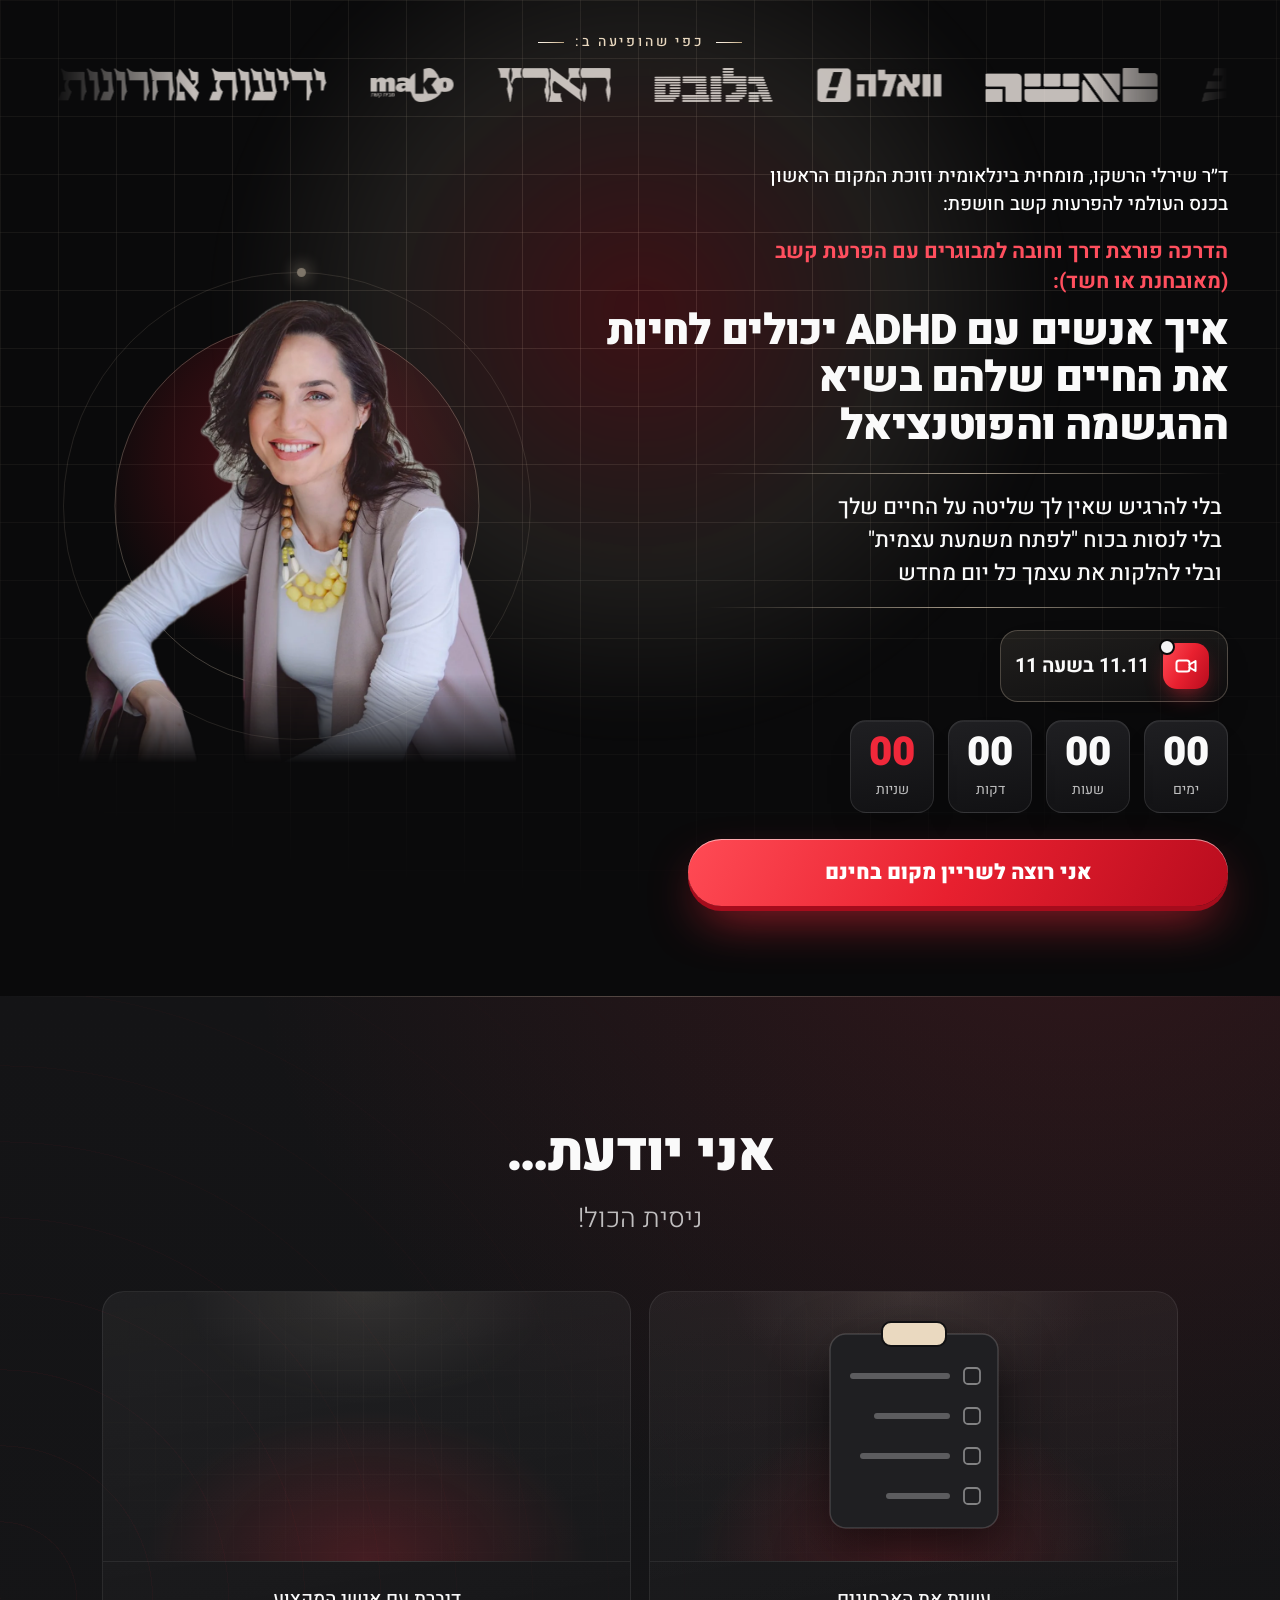
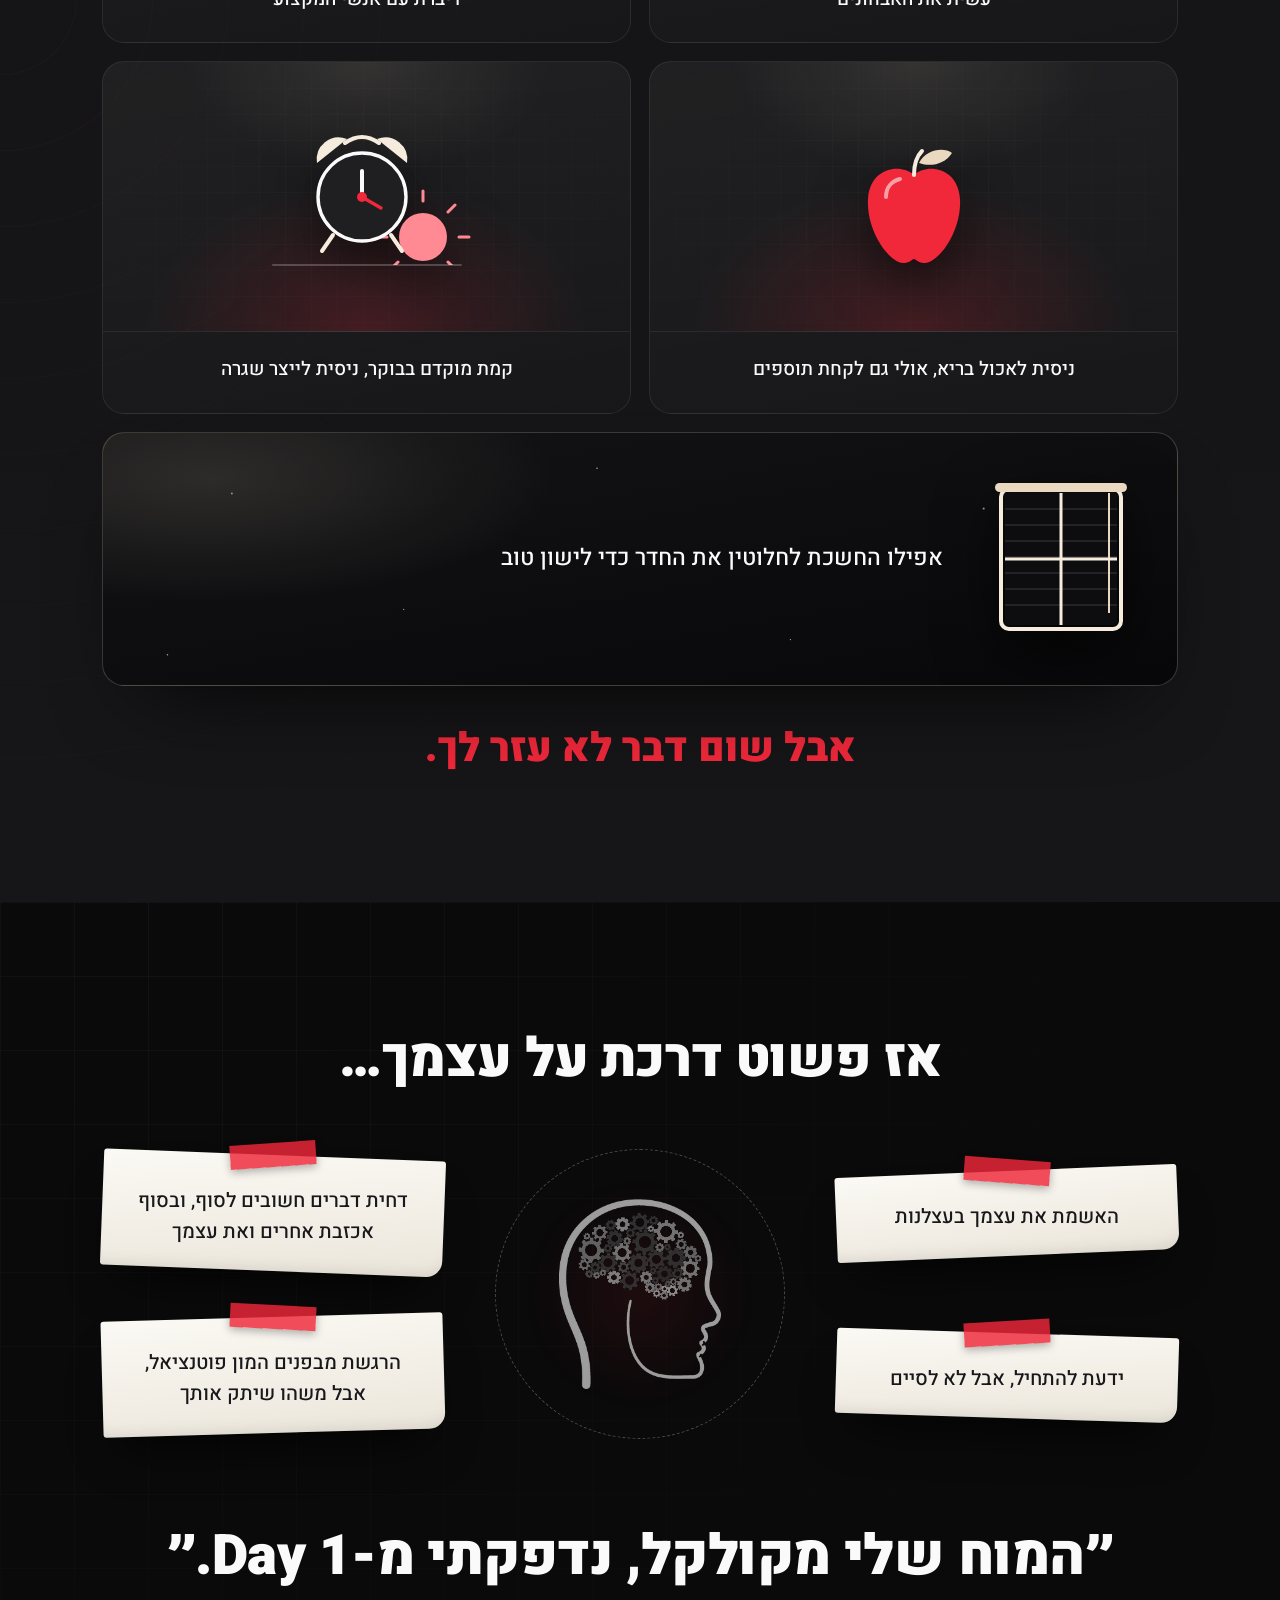
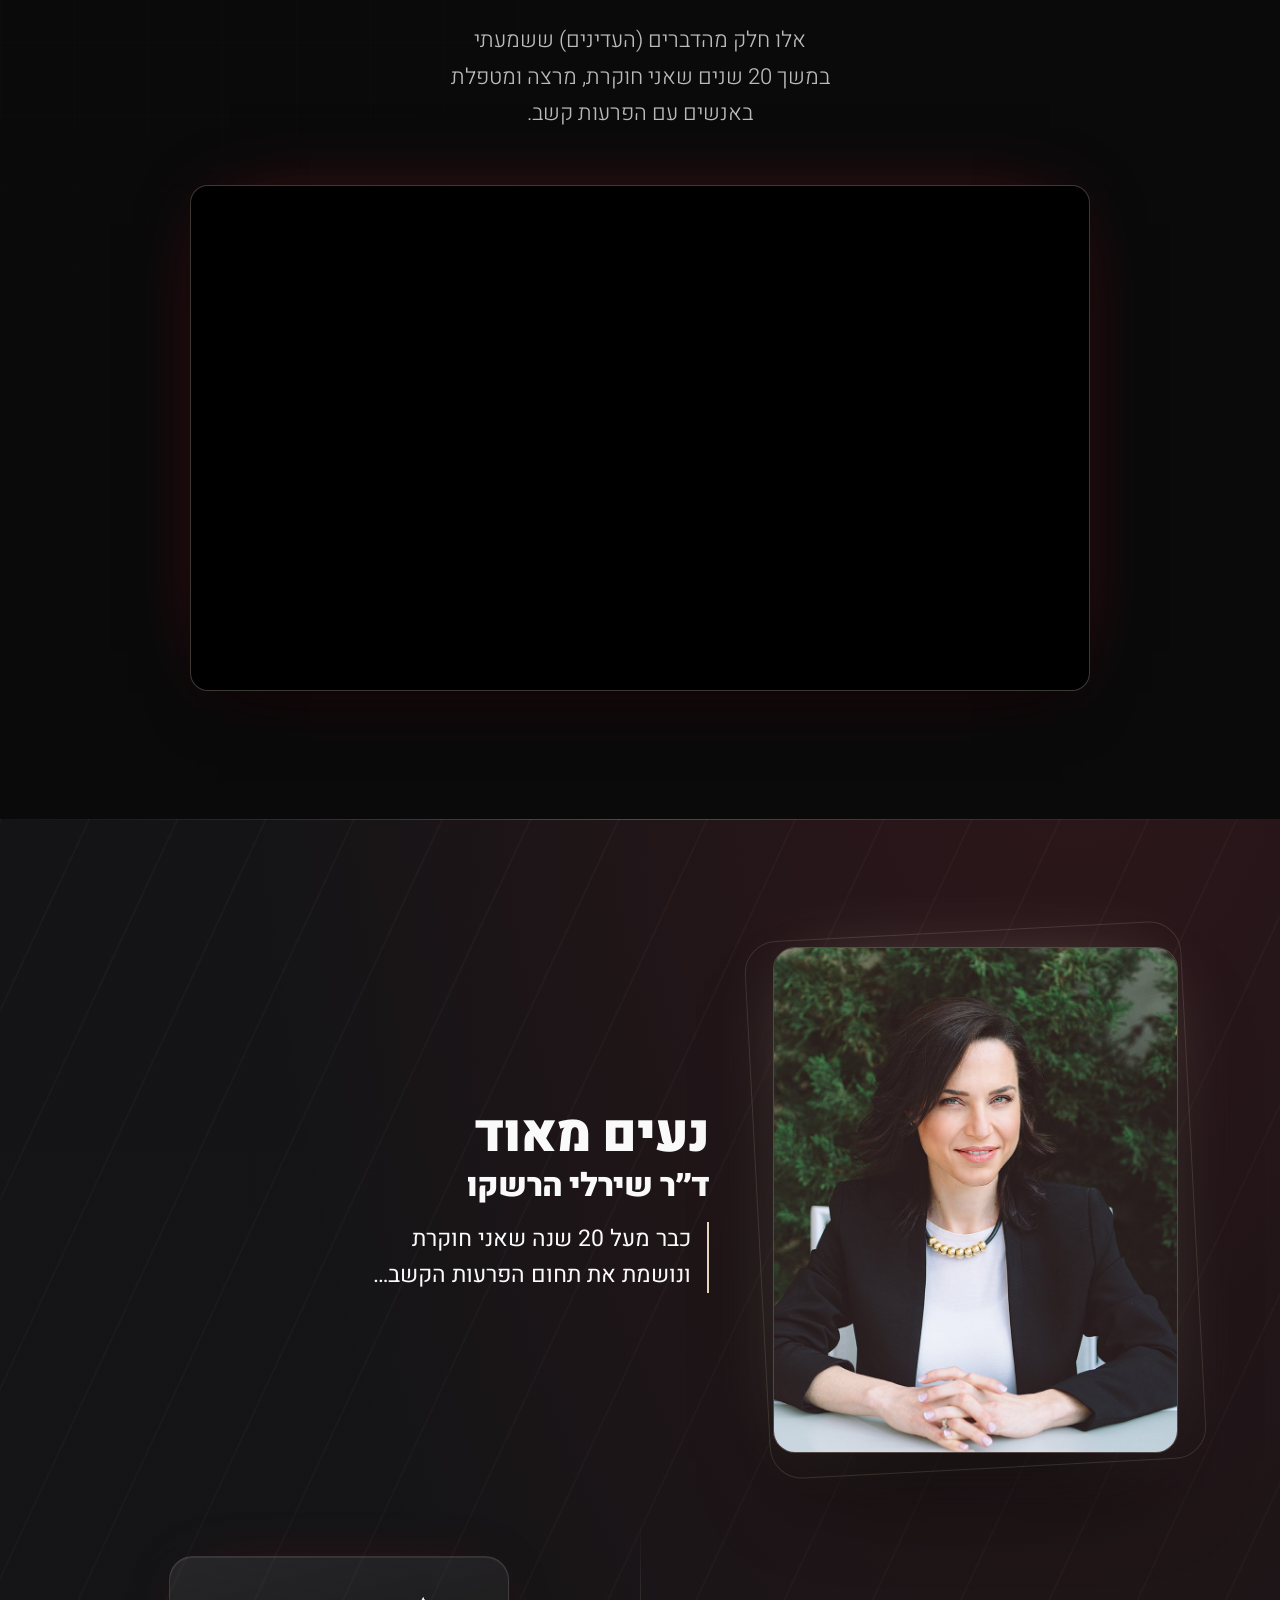
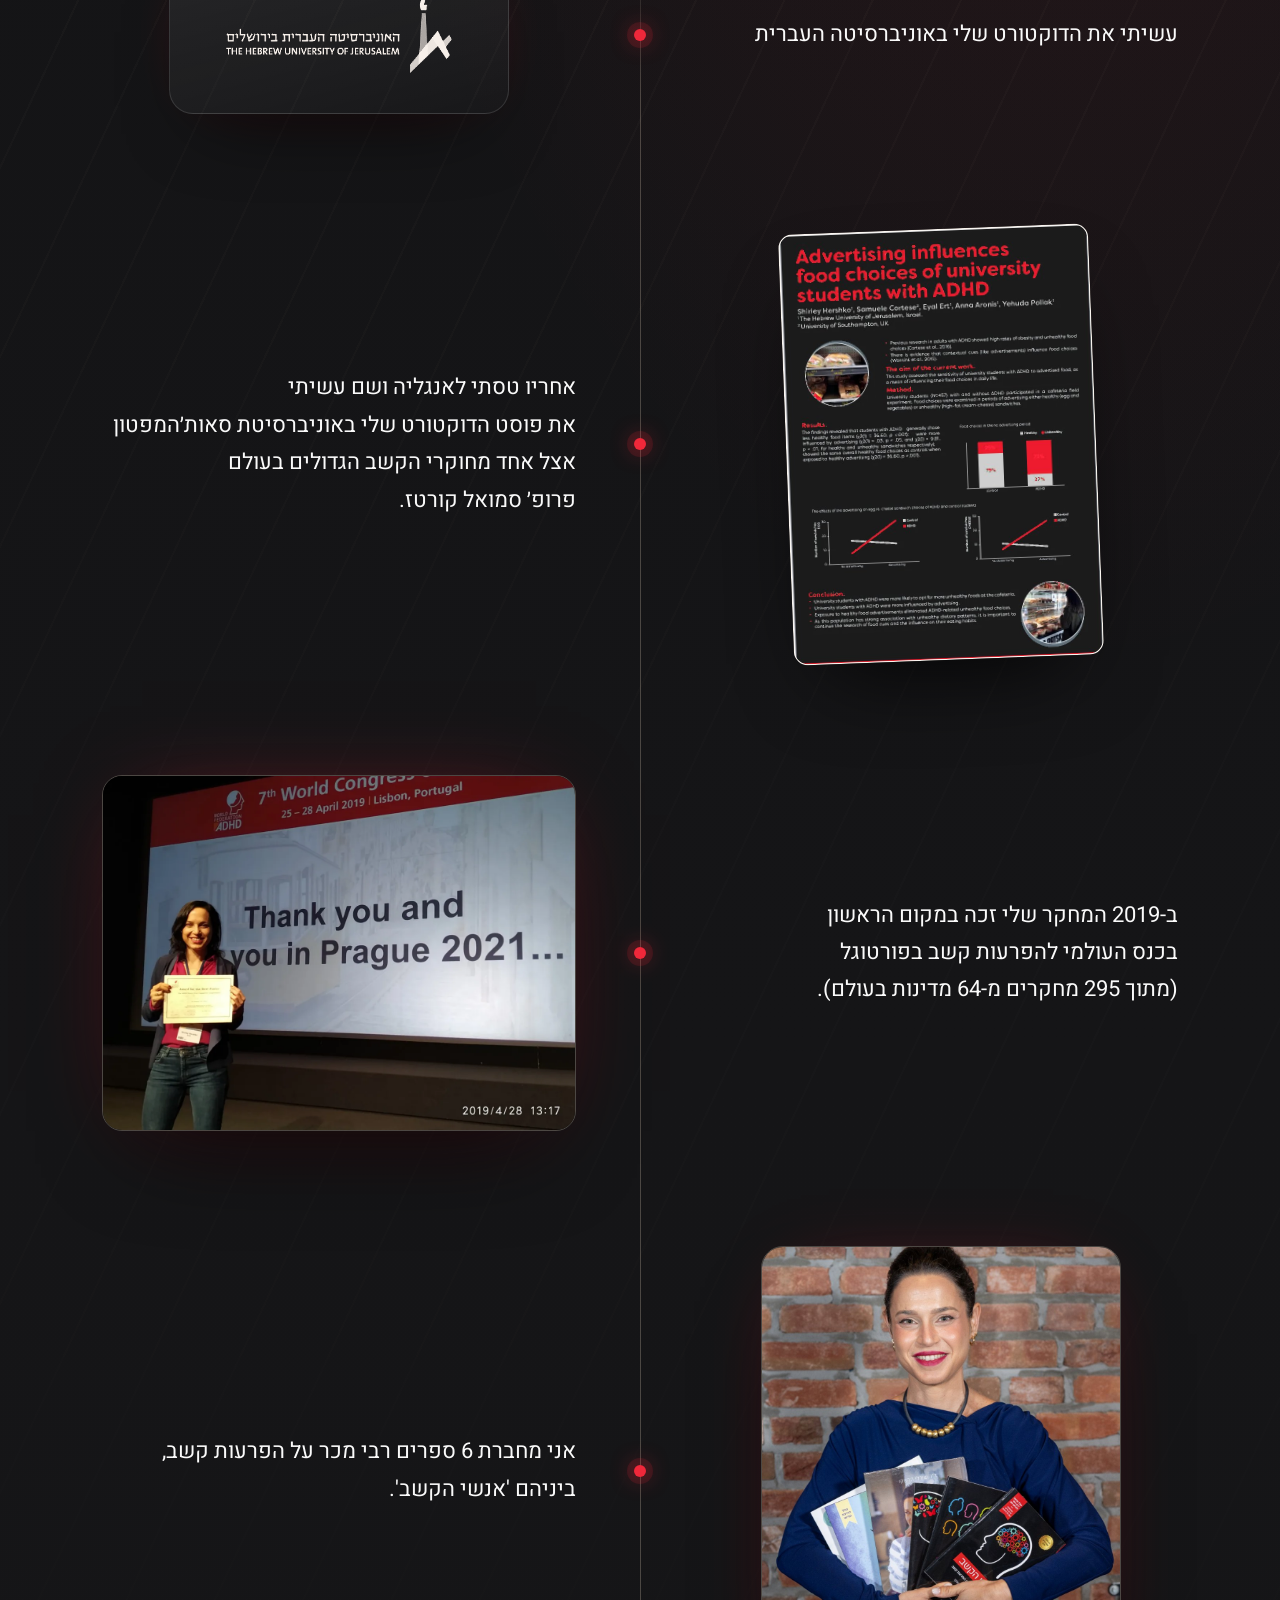
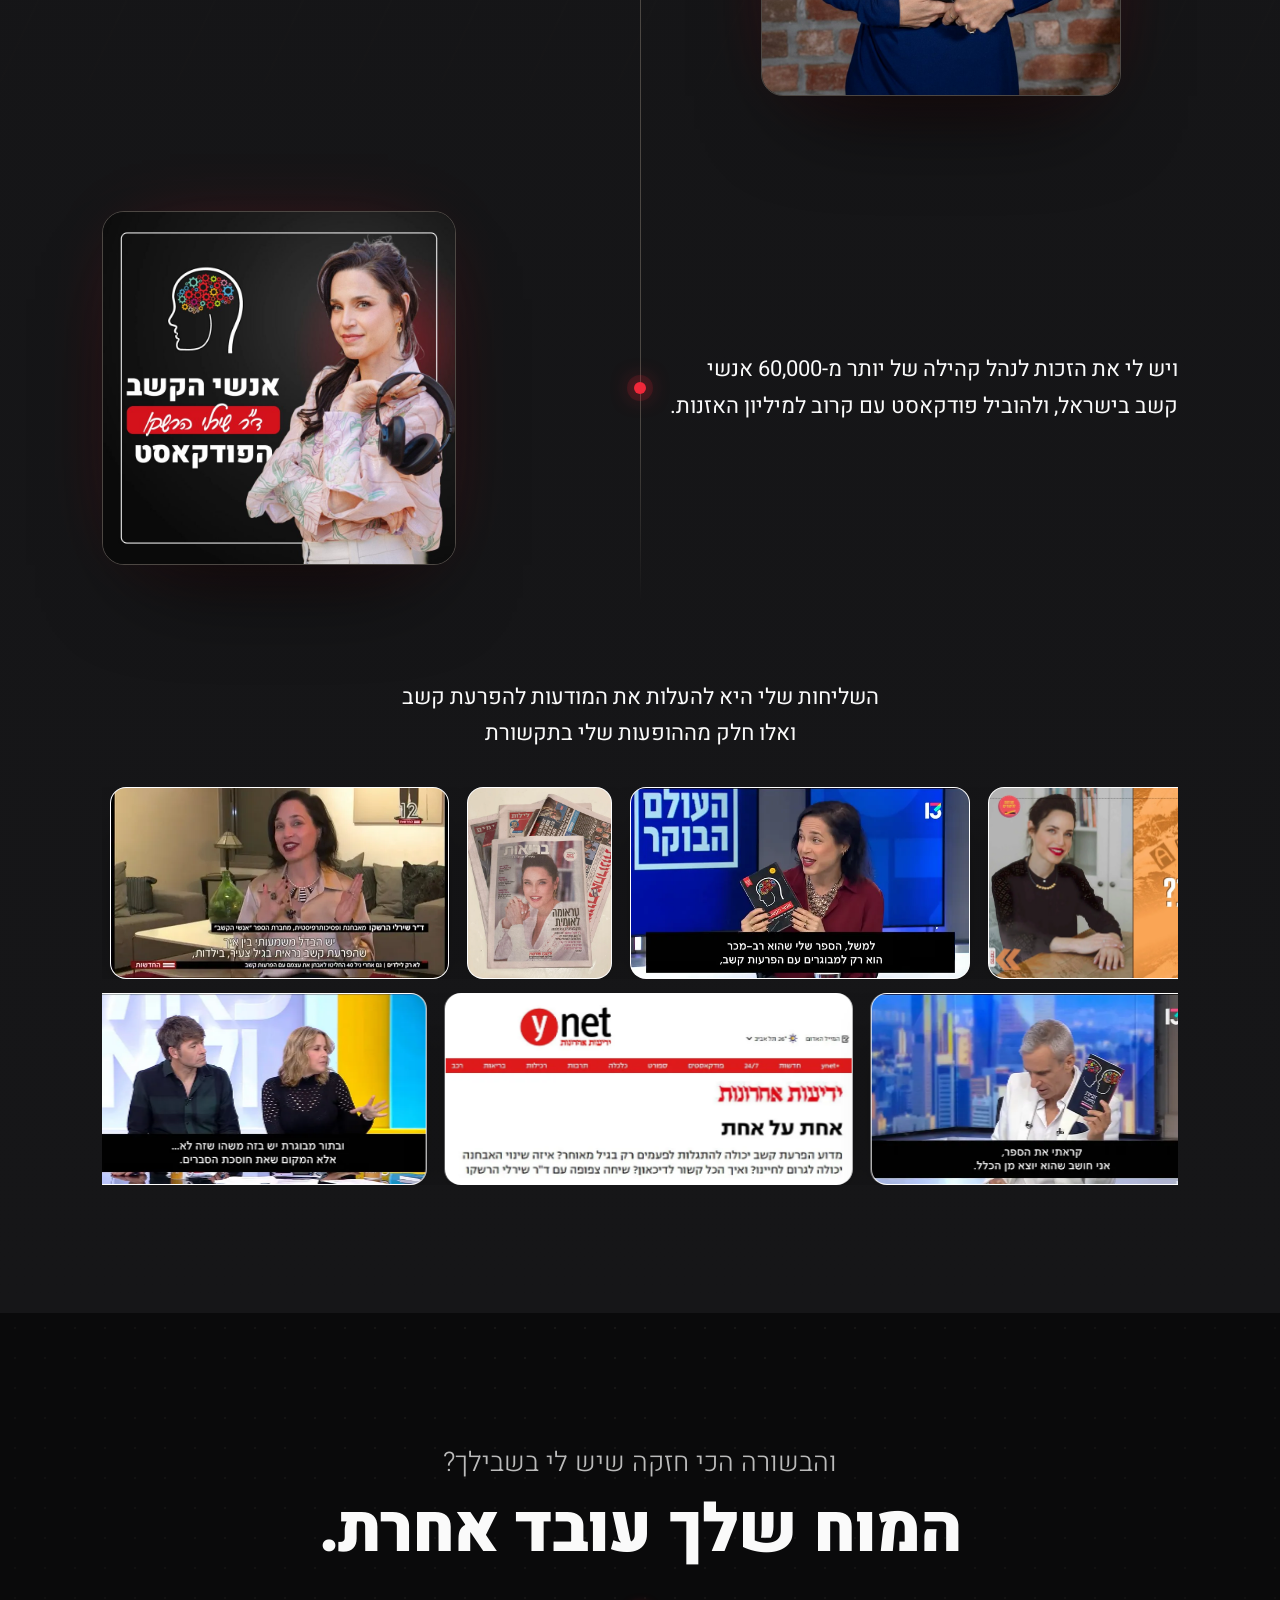
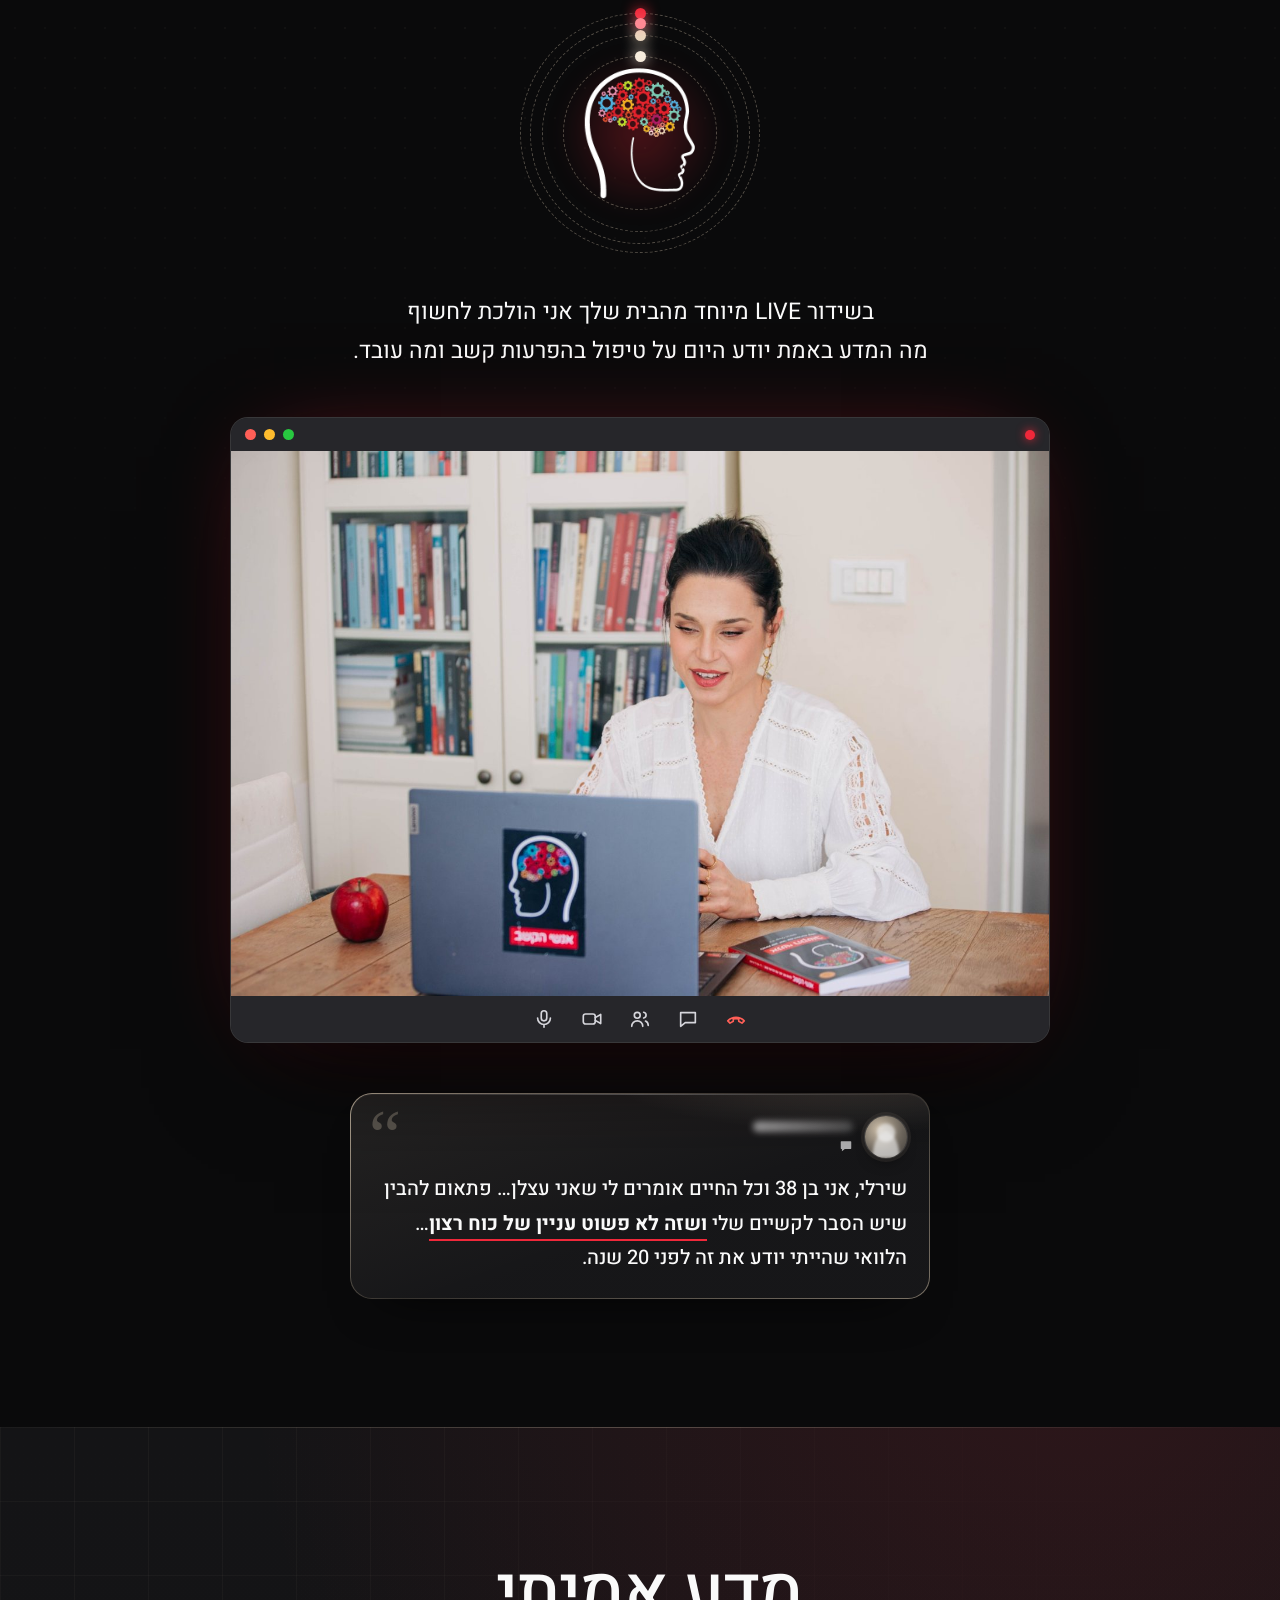
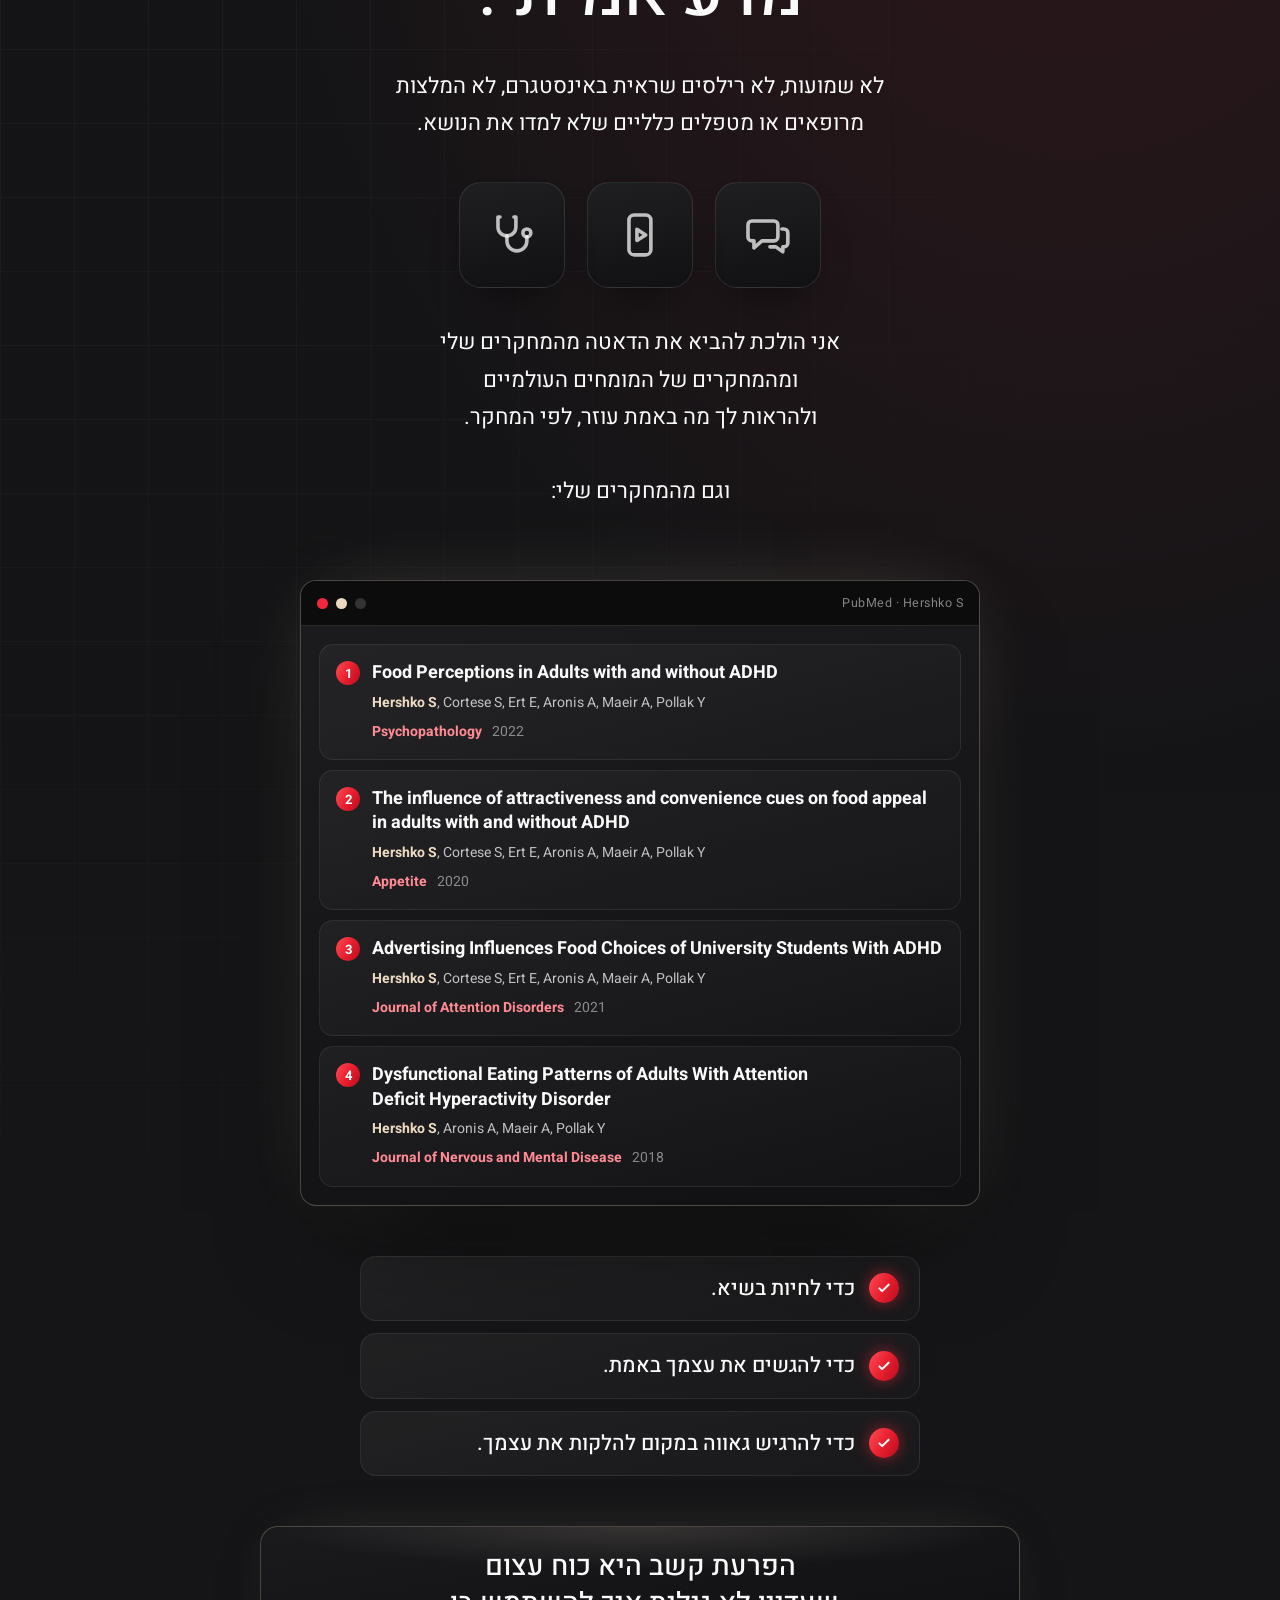
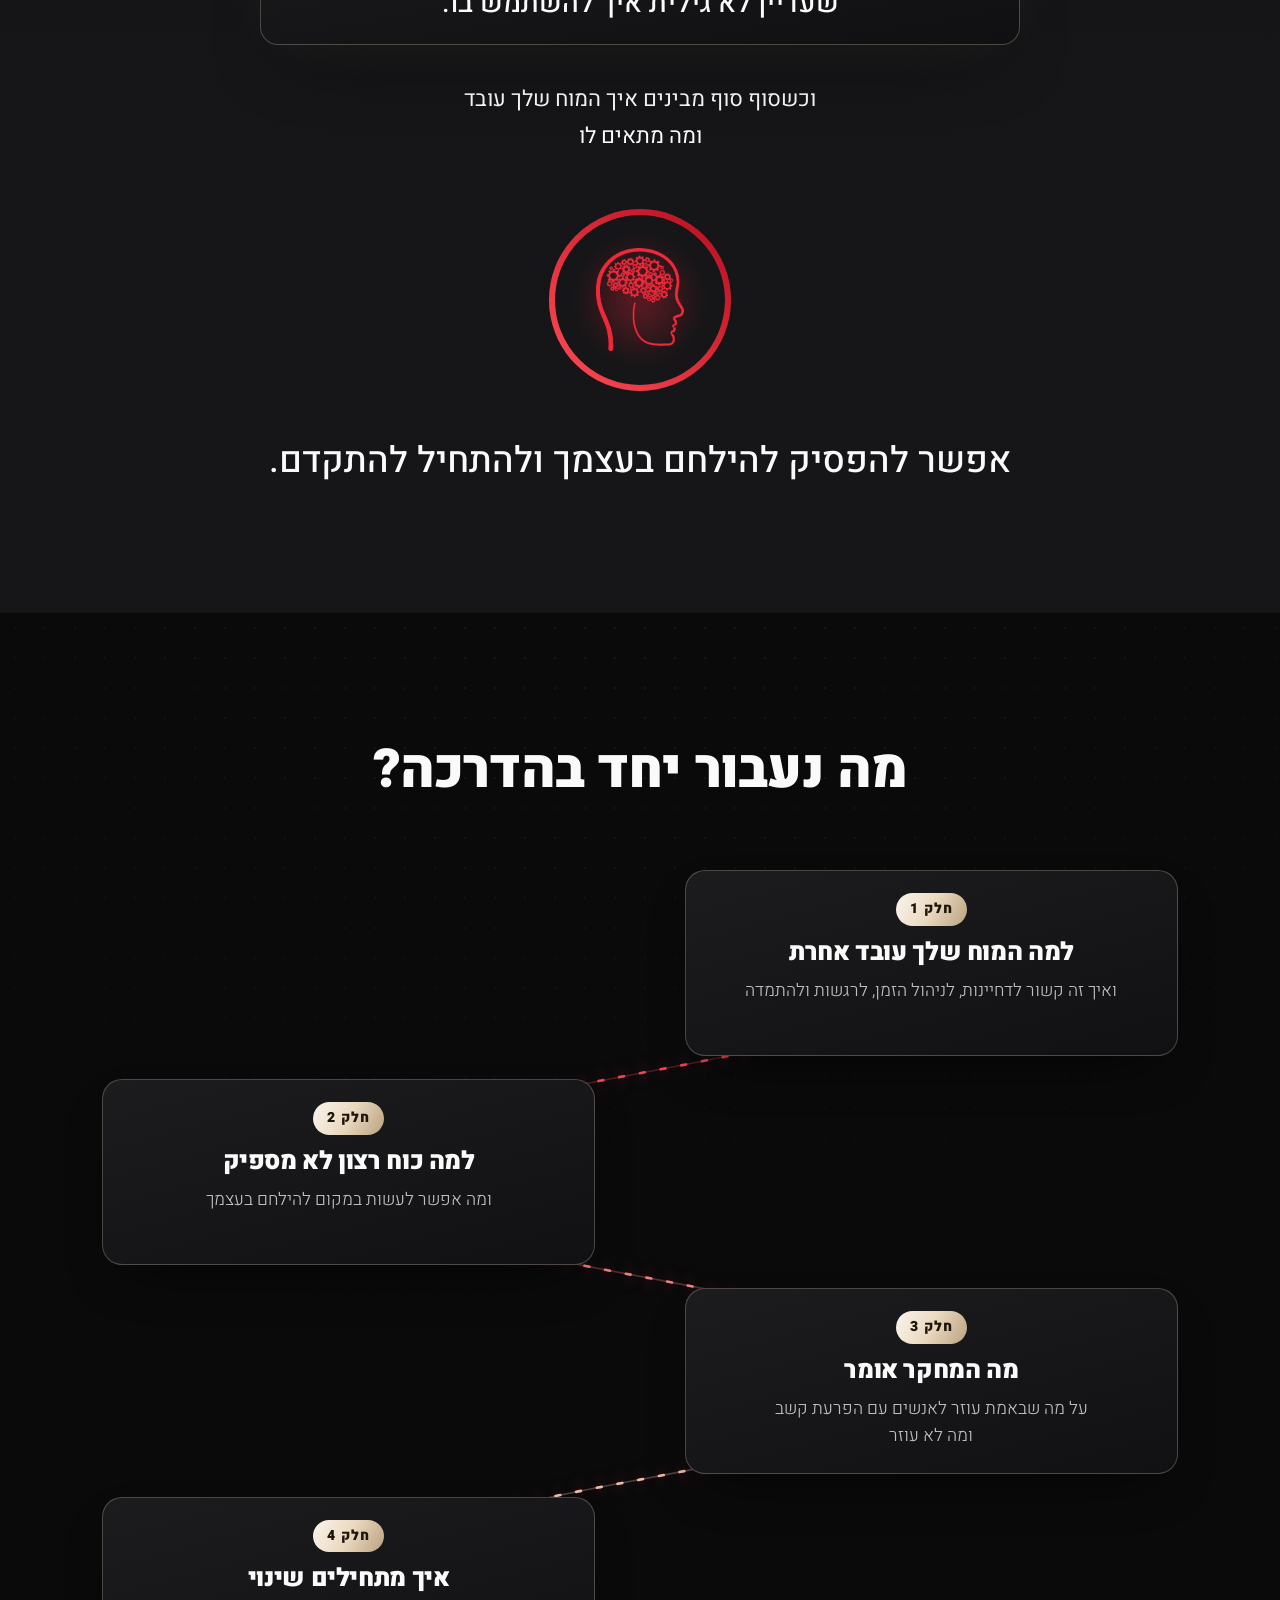
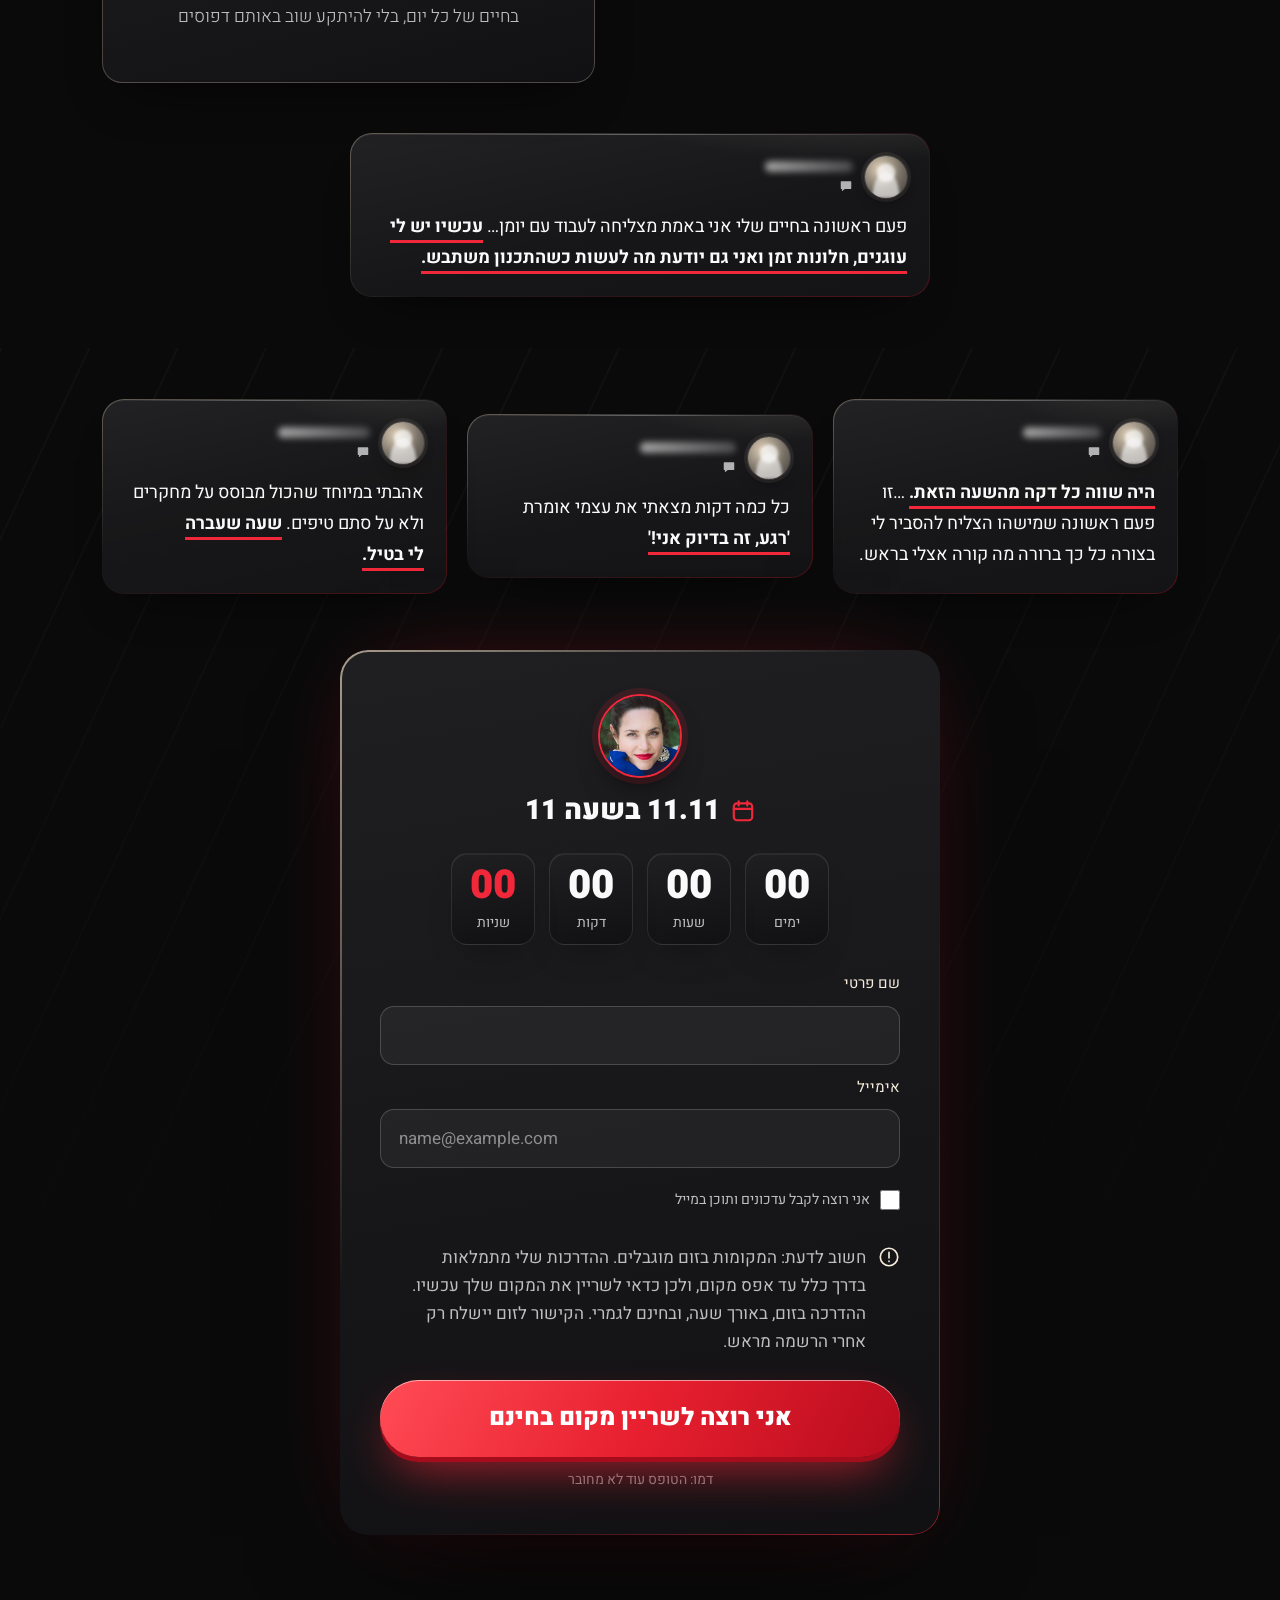
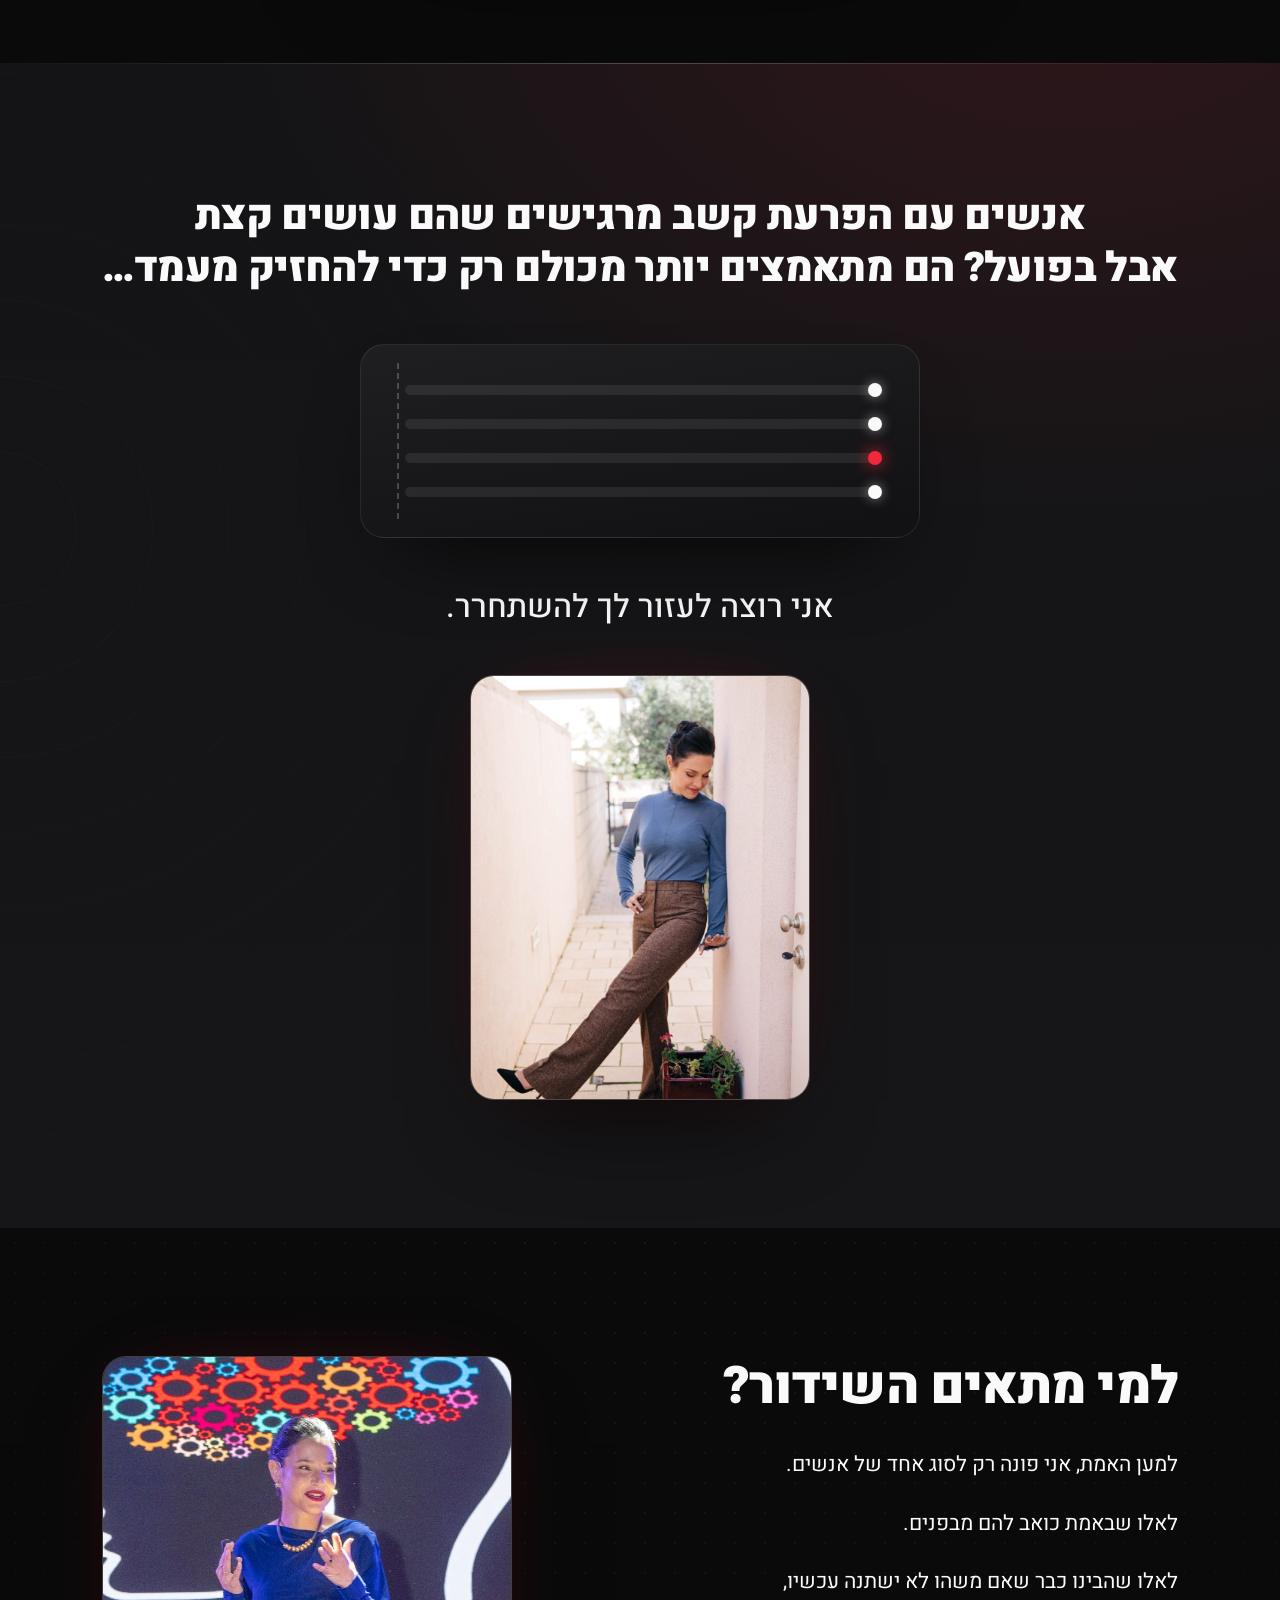
==== webinar/index.html @ 987c5a1c "דף הוובינר: חמש הודעות אמיתיות (אחת מודגשת, שלוש ליד הטופס, אחת אחרי מפת הדרכים), ותמונה מהבמה במכתב" ====
<!doctype html>
<html lang="he" dir="rtl">
<head>
<meta charset="utf-8">
<meta name="viewport" content="width=device-width, initial-scale=1">
<meta name="robots" content="noindex">
<title>הדרכת זום מיוחדת | ד״ר שירלי הרשקו</title>
<link rel="preconnect" href="https://fonts.googleapis.com">
<link rel="preconnect" href="https://fonts.gstatic.com" crossorigin>
<link href="https://fonts.googleapis.com/css2?family=Heebo:wght@300;400;500;700;900&display=swap" rel="stylesheet">
<link rel="stylesheet" href="lp.css">
<style>
/* ---- round 5 (20.10): back to the dark round 3 language, Mor's new copy, more pictures ---- */
.nw{white-space:nowrap}
@media (max-width:760px){.br-d{display:none}}
.vz{width:min(220px,74%);height:auto;overflow:visible;filter:drop-shadow(0 20px 26px rgba(0,0,0,.55))}

/* 1 · hero: her smile cut from the background, inside the rings. Nothing floats around her */
.portrait.cut>img{height:100%;width:auto;max-width:112%;object-fit:contain;object-position:50% 100%}
.hero h1{font-size:clamp(28px,7.2vw,50px);max-width:680px}
.hero__kicker{max-width:600px}
.hero__pre{margin-top:18px;max-width:600px;font-weight:700;font-size:clamp(17px,2vw,21px);line-height:1.45;color:var(--a1)}
.hero__pre+h1{margin-top:10px}
.hero .btn{display:block;width:100%;max-width:540px;margin-top:26px}
@media (min-width:980px){.hero .wrap{max-width:1320px}.hero__copy{width:100%}.hero h1{max-width:none;font-size:clamp(28px,3.3vw,48px)}.portrait{width:min(31vw,430px)}}
.ticket{margin-top:22px;display:flex;align-items:center;gap:14px;padding:12px 18px 12px 14px;border-radius:18px;max-width:560px;text-align:right;
  border:1px solid var(--a2-line);background:linear-gradient(165deg,rgba(var(--a2-rgb),.1),rgba(255,255,255,.02));box-shadow:0 20px 50px -30px rgba(0,0,0,.9)}
.ticket__ico{position:relative;flex:none;width:46px;height:46px;border-radius:14px;display:grid;place-items:center;background:var(--a1-grad);color:#fff;
  box-shadow:0 10px 24px -10px rgba(var(--a1-rgb),.9)}
.ticket__ico svg{width:24px;height:24px;fill:none;stroke:currentColor;stroke-width:2;stroke-linecap:round;stroke-linejoin:round}
.ticket__ico::after{content:"";position:absolute;top:-4px;left:-4px;width:12px;height:12px;border-radius:50%;background:var(--ok);border:2px solid var(--bg);animation:onAir 1.6s ease-in-out infinite}
@keyframes onAir{50%{box-shadow:0 0 0 6px rgba(var(--ok-rgb),0);opacity:.55}}
.ticket p{font-weight:700;font-size:clamp(17px,1.9vw,20px);line-height:1.45}

/* countdown to 11.11.26 11:00 */
.cd{display:flex;justify-content:center;gap:clamp(8px,1.6vw,14px);margin-top:18px}
.cd div{min-width:clamp(62px,15vw,84px);padding:12px 6px 10px;border-radius:16px;text-align:center;border:1px solid rgba(var(--ivory-rgb),.1);
  background:linear-gradient(170deg,var(--sf-4),var(--sf-1));box-shadow:inset 0 1px 0 rgba(255,255,255,.06),0 18px 40px -26px rgba(0,0,0,.9)}
.cd b{display:block;font-weight:900;font-size:clamp(28px,4.4vw,40px);line-height:1;font-variant-numeric:tabular-nums;direction:ltr}
.cd div:last-child b{color:var(--a1)}
.cd span{display:block;margin-top:6px;font-size:14px;color:var(--t-mid)}
@media (min-width:980px){.hero .cd{justify-content:flex-start}}

/* 2 · I know: every thing you tried gets its own little live picture */
.know h2{text-align:center}
.know__all{margin-top:14px;text-align:center;font-weight:300;font-size:clamp(20px,2.6vw,27px);color:var(--t-mid)}
.know .use p{font-weight:500;text-align:center}
/* the diagnosis form, line by line */
.five .board{fill:var(--sf-4);stroke:rgba(var(--ivory-rgb),.16);stroke-width:1.5}
.five .clip{fill:var(--a2);stroke:var(--sf-1);stroke-width:2}
.five .ln{fill:rgba(var(--ivory-rgb),.28);animation:fiveLn 9s infinite;animation-delay:var(--d)}
.five .box{fill:none;stroke:rgba(var(--ivory-rgb),.45);stroke-width:1.8}
.five .tk{fill:none;stroke:var(--a1);stroke-width:3;stroke-linecap:round;stroke-linejoin:round;stroke-dasharray:20;stroke-dashoffset:20;animation:fiveTk 9s var(--ease-out) infinite;animation-delay:var(--d)}
@keyframes fiveTk{0%,4%{stroke-dashoffset:20}9%,90%{stroke-dashoffset:0}100%{stroke-dashoffset:0;opacity:0}}
@keyframes fiveLn{0%,6%{opacity:1}10%,90%{opacity:.35}100%{opacity:1}}
/* the talk with the professionals */
.talk .bb{transform-box:fill-box;transform-origin:50% 100%;opacity:0;animation:pop 8s var(--ease-out) infinite;animation-delay:var(--d)}
.talk .them{fill:#2a2a2e}
.talk .me{fill:var(--a1)}
.talk .tl{fill:rgba(var(--ivory-rgb),.34)}
.talk .ml{fill:rgba(255,255,255,.72)}
.talk .dt{fill:rgba(var(--ivory-rgb),.7);transform-box:fill-box;transform-origin:center;animation:dot 1.1s ease-in-out infinite;animation-delay:var(--d)}
@keyframes pop{0%,3%{opacity:0;transform:translateY(14px) scale(.86)}10%,86%{opacity:1;transform:none}94%,100%{opacity:0;transform:none}}
@keyframes dot{0%,100%{transform:none;opacity:.5}40%{transform:translateY(-5px);opacity:1}}
/* healthy food, and the capsules on top */
.food .ap{fill:var(--a1)}
.food .hl{fill:none;stroke:rgba(255,255,255,.55);stroke-width:4;stroke-linecap:round}
.food .stem{fill:none;stroke:var(--a2-soft);stroke-width:4;stroke-linecap:round}
.food .leaf{fill:var(--a2)}
.food .apple{transform-box:fill-box;transform-origin:50% 90%;animation:apple 3.9s ease-in-out infinite}
.food .c1{fill:var(--ivory)}
.food .c2{fill:var(--a1-soft)}
.food .cap{opacity:0;animation:capDrop 3.9s linear infinite;animation-delay:var(--d)}
@keyframes capDrop{0%{transform:translate(var(--x),-16px) rotate(var(--r0));opacity:0}12%,72%{opacity:1}100%{transform:translate(var(--x),200px) rotate(var(--r1));opacity:0}}
@keyframes apple{50%{transform:scale(1.04)}}
/* up early: the clock rings, the sun comes up */
.alarm .sun{fill:var(--a1-soft);animation:sunUp 8s ease-in-out infinite}
.alarm .rays{fill:none;stroke:var(--a1-soft);stroke-width:3;stroke-linecap:round;transform-box:fill-box;transform-origin:center;animation:spinR 16s linear infinite}
.alarm .hz{stroke:rgba(var(--ivory-rgb),.22);stroke-width:2;stroke-linecap:round}
.alarm .clk{transform-box:fill-box;transform-origin:50% 60%;animation:ring 4s ease-in-out infinite}
.alarm .bell{fill:var(--a2-soft)}
.alarm .face{fill:var(--sf-4);stroke:var(--ivory);stroke-width:3.4}
.alarm .hh{fill:none;stroke:var(--ivory);stroke-width:4;stroke-linecap:round}
.alarm .mh{fill:none;stroke:var(--a1);stroke-width:3.4;stroke-linecap:round}
.alarm .legs,.alarm .top{fill:none;stroke:var(--a2-soft);stroke-width:4;stroke-linecap:round}
.alarm .pin{fill:var(--a1)}
.alarm .wv{fill:none;stroke:var(--a1);stroke-width:3;stroke-linecap:round;opacity:0;animation:wave 4s ease-out infinite}
.alarm .w2{animation-delay:.12s}
@keyframes sunUp{0%,10%{transform:translateY(64px)}55%,100%{transform:none}}
@keyframes spinR{to{transform:rotate(360deg)}}
@keyframes ring{0%,58%,82%,100%{transform:none}61%{transform:rotate(-8deg)}64%{transform:rotate(8deg)}67%{transform:rotate(-8deg)}70%{transform:rotate(8deg)}73%{transform:rotate(-6deg)}76%{transform:rotate(6deg)}79%{transform:rotate(-3deg)}}
@keyframes wave{0%,58%{opacity:0}62%,78%{opacity:1}86%,100%{opacity:0}}
/* the dark room: the blind comes down over the moon */
.night{grid-column:1/-1;position:relative;display:grid;gap:22px;align-items:center;justify-items:center;padding:clamp(26px,4vw,46px);border-radius:22px;overflow:hidden;text-align:center;
  background:radial-gradient(46% 70% at 10% 18%,rgba(var(--a2-rgb),.13),transparent 70%),linear-gradient(170deg,#131315,#08080a);border:1px solid rgba(var(--a2-rgb),.22);
  box-shadow:0 40px 90px -46px rgba(0,0,0,.95)}
.night::before{content:"";position:absolute;inset:0;pointer-events:none;opacity:.7;animation:twinkle 5s ease-in-out infinite;
  background-image:radial-gradient(1.4px 1.4px at 12% 24%,#fff,transparent),radial-gradient(1px 1px at 28% 70%,#fff,transparent),radial-gradient(1.2px 1.2px at 46% 14%,#fff,transparent),
    radial-gradient(1px 1px at 64% 82%,#fff,transparent),radial-gradient(1.6px 1.6px at 82% 30%,#fff,transparent),radial-gradient(1px 1px at 92% 64%,#fff,transparent),radial-gradient(1.2px 1.2px at 6% 88%,#fff,transparent)}
@keyframes twinkle{50%{opacity:.3}}
.night>*{position:relative}
.night p{font-weight:500;font-size:clamp(18px,2.2vw,23px);line-height:1.6;color:var(--t-hi)}
.win{width:clamp(110px,13vw,140px);height:auto;overflow:visible;filter:drop-shadow(0 24px 30px rgba(0,0,0,.7))}
.win .sky{fill:#1b2033}
.win .moon{fill:#f4f1e6}
.win .st{fill:#fff;animation:twinkle 2.6s ease-in-out infinite;animation-delay:var(--d)}
.win .blind{animation:blind 7s var(--ease) infinite}
.win .blind rect{fill:#0d0d0f}
.win .blind path{fill:none;stroke:rgba(var(--ivory-rgb),.12);stroke-width:1.4}
.win .blind .cord{stroke:var(--a2);stroke-width:2}
.win .fr{fill:none;stroke:var(--a2-soft);stroke-width:4}
.win .bars{fill:none;stroke:var(--a2-soft);stroke-width:3}
.win .rod{fill:var(--a2)}
@keyframes blind{0%,14%{transform:translateY(-134px)}46%,84%{transform:none}100%{transform:translateY(-134px)}}
@media (min-width:860px){.night{grid-template-columns:auto 1fr;gap:clamp(26px,4vw,48px);text-align:right;justify-items:start}}
/* lit for three days, then it drops */
.streak{display:flex;justify-content:center;align-items:center;gap:clamp(6px,1.6vw,14px);margin:clamp(34px,4.4vw,50px) auto 0;direction:rtl}
.streak i{position:relative;width:clamp(34px,7vw,50px);aspect-ratio:1;border-radius:50%;display:grid;place-items:center;border:1.6px solid rgba(var(--ivory-rgb),.18);
  background:rgba(var(--ivory-rgb),.03);animation:stDrop 7s var(--ease) infinite;animation-delay:var(--d)}
.streak i svg{width:52%;height:52%;fill:var(--a1);opacity:0}
.streak i.on{animation:stOn 7s var(--ease-out) infinite;animation-delay:var(--d)}
.streak i.on svg{animation:stFlame 7s var(--ease-out) infinite;animation-delay:var(--d)}
@keyframes stOn{0%,4%{border-color:rgba(var(--ivory-rgb),.18);background:rgba(var(--ivory-rgb),.03);box-shadow:none}
  10%,52%{border-color:var(--a1);background:rgba(var(--a1-rgb),.14);box-shadow:0 0 18px rgba(var(--a1-rgb),.5)}
  60%,100%{border-color:rgba(var(--ivory-rgb),.12);background:rgba(var(--ivory-rgb),.02);box-shadow:none}}
@keyframes stFlame{0%,4%{opacity:0;transform:scale(.3)}10%,50%{opacity:1;transform:none}58%,100%{opacity:0;transform:translateY(6px) scale(.5)}}
@keyframes stDrop{0%,46%{transform:none;opacity:1;border-color:rgba(var(--ivory-rgb),.18)}
  56%,92%{transform:translateY(22px) rotate(var(--r));opacity:.45;border-color:rgba(var(--a1-rgb),.55)}100%{transform:none;opacity:1}}
.know__but{margin-top:clamp(26px,3.6vw,38px);text-align:center;font-weight:900;font-size:clamp(25px,3.8vw,40px);line-height:1.25;color:var(--a1)}

/* 3 · you stepped on yourself: the labels stuck on a brain that "broke" */
.self h2{text-align:center}
.slaps{display:grid;gap:22px;justify-items:center;max-width:1100px;margin:clamp(36px,5vw,60px) auto 0}
.slaps__brain{position:relative;width:min(250px,64vw);aspect-ratio:1;display:grid;place-items:center;margin-bottom:8px}
.slaps__brain::before{content:"";position:absolute;inset:10%;border-radius:50%;background:radial-gradient(closest-side,rgba(var(--a1-rgb),.26),transparent);filter:blur(8px)}
.slaps__brain .rg{position:absolute;inset:0;border-radius:50%;border:1px dashed rgba(var(--a2-rgb),.3);animation:orbit 40s linear infinite}
.slaps__brain img{position:relative;width:56%;animation:glitch 5s steps(1) infinite}
.slaps__brain svg{position:absolute;inset:0;width:100%;height:100%;overflow:visible}
.crack path{fill:none;stroke:var(--a1);stroke-width:2.6;stroke-linecap:round;stroke-linejoin:round;stroke-dasharray:130;stroke-dashoffset:130;animation:crack 5s var(--ease-out) infinite;
  filter:drop-shadow(0 0 5px rgba(var(--a1-rgb),.9))}
@keyframes glitch{0%,60%,72%,100%{transform:none;filter:none}61%{transform:translate(-5px,1px);filter:drop-shadow(4px 0 0 rgba(var(--a1-rgb),.85))}
  63%{transform:translate(4px,-2px);filter:drop-shadow(-4px 0 0 rgba(var(--a1-rgb),.85))}66%{transform:translate(-2px,2px);filter:grayscale(1) brightness(.6)}69%{transform:translate(2px,0);filter:grayscale(1) brightness(.6)}}
@keyframes crack{0%,58%{stroke-dashoffset:130;opacity:1}68%,94%{stroke-dashoffset:0;opacity:1}100%{stroke-dashoffset:0;opacity:0}}
/* only the paper and the tape tilt, the words stay straight */
.note{position:relative;isolation:isolate;width:min(100%,400px);padding:30px 24px 24px;text-align:center;color:#18181b;font-weight:500;font-size:clamp(18px,1.9vw,20px);line-height:1.55}
.note::after{content:"";position:absolute;inset:0;z-index:-1;border-radius:3px 3px 16px 3px;rotate:var(--r);transition:rotate .5s var(--ease-out);
  background:linear-gradient(175deg,#fbf9f4,#ebe6db);box-shadow:0 28px 50px -22px rgba(0,0,0,.9),inset 0 -12px 20px -16px rgba(0,0,0,.18)}
.note::before{content:"";position:absolute;top:-12px;left:50%;width:86px;height:24px;margin-left:-43px;background:rgba(var(--a1-rgb),.82);rotate:calc(var(--r) * -1.8);
  box-shadow:0 3px 8px rgba(0,0,0,.3)}
.note:hover::after{rotate:0deg}
@media (min-width:900px){
  .slaps{grid-template-columns:1fr auto 1fr;align-items:center;column-gap:clamp(26px,4vw,60px);row-gap:34px}
  .slaps__brain{grid-column:2;grid-row:1/3;width:min(290px,24vw);margin:0}
  .slaps .n1{grid-column:1;grid-row:1}.slaps .n2{grid-column:1;grid-row:2}.slaps .n3{grid-column:3;grid-row:1}.slaps .n4{grid-column:3;grid-row:2}
}
.said{max-width:980px;margin:clamp(50px,7vw,84px) auto 0;text-align:center;font-weight:900;font-size:clamp(28px,5vw,56px);line-height:1.2;letter-spacing:-.01em}
.js .said.reveal{transform:scale(.84);filter:blur(10px)}
.js .said.reveal.in{transform:none;filter:none;transition:opacity .9s var(--ease-out),transform 1.2s var(--ease-out),filter .9s var(--ease-out)}
.heard{max-width:680px;margin:clamp(22px,3vw,32px) auto 0;text-align:center;font-weight:300;font-size:clamp(18px,2.1vw,22px);line-height:1.65;color:var(--t-mid)}
.stagepics{display:grid;grid-template-columns:1fr 1fr;gap:clamp(10px,1.6vw,18px);max-width:1100px;margin:clamp(34px,4.6vw,54px) auto 0}
.stagepics figure{border-radius:18px;overflow:hidden;aspect-ratio:3/2;border:1px solid var(--a2-line);box-shadow:0 30px 60px -28px rgba(0,0,0,.95)}
.stagepics figure:first-child{grid-column:1/-1}
.stagepics img{width:100%;height:100%;object-fit:cover}
@media (min-width:860px){
  .stagepics{grid-template-columns:1fr 1.3fr 1fr;align-items:center}
  .stagepics figure:first-child{grid-column:auto;order:2;aspect-ratio:4/3}
  .stagepics figure:nth-child(2){order:1}.stagepics figure:nth-child(3){order:3}
}

/* 4 · nice to meet you: the path from Jerusalem to the podium */
.about__photo img{object-position:50% 18%}
.path{position:relative;max-width:1100px;margin:clamp(60px,8vw,104px) auto 0;display:grid;gap:clamp(64px,9vw,120px)}
.step{position:relative;display:grid;gap:24px;justify-items:center;text-align:center}
.step::before{content:"";width:12px;height:12px;border-radius:50%;background:var(--a1);box-shadow:0 0 0 7px rgba(var(--a1-rgb),.14),0 0 22px rgba(var(--a1-rgb),.85)}
.step__txt{display:grid;gap:26px;justify-items:center;max-width:540px;width:100%}
.step__txt p{font-size:clamp(18px,2.1vw,22px);line-height:1.7;color:var(--t-hi)}
.step__viz{display:grid;justify-items:center;width:100%}
@media (min-width:900px){
  .path::before{content:"";position:absolute;top:-40px;bottom:-40px;left:50%;width:1px;background:linear-gradient(transparent,var(--a2-line) 8%,var(--a2-line) 92%,transparent)}
  .step{grid-template-columns:1fr 1fr;column-gap:clamp(80px,10vw,140px);align-items:center;text-align:right;justify-items:stretch}
  .step::before{position:absolute;left:50%;top:50%;margin:-6px 0 0 -6px}
  .step__txt{justify-items:start;justify-self:end}
  .step:nth-child(even) .step__txt{order:2;justify-self:start}
}
.plate{display:grid;place-items:center;padding:clamp(28px,3.4vw,40px) clamp(36px,4.4vw,58px);border-radius:24px;
  background:linear-gradient(165deg,rgba(255,255,255,.08),rgba(255,255,255,.015));border:1px solid rgba(var(--ivory-rgb),.12);
  box-shadow:0 34px 80px -40px rgba(0,0,0,.95),inset 0 1px 0 rgba(255,255,255,.08),0 0 70px -40px rgba(var(--a1-rgb),.5)}
.plate img{height:clamp(56px,6vw,76px);width:auto}
.poster{width:min(310px,72vw);border-radius:14px;overflow:hidden;background:#fff;border:1px solid var(--a2-line);box-shadow:0 40px 90px -40px rgba(0,0,0,.95)}
.prize{width:min(100%,520px);border-radius:20px;overflow:hidden;border:1px solid var(--a2-line);
  box-shadow:0 44px 100px -44px rgba(0,0,0,.95),0 0 90px -40px rgba(var(--a1-rgb),.55)}
.prize img{width:100%}
.shot{width:min(100%,360px);border-radius:22px;overflow:hidden;aspect-ratio:4/5;border:1px solid var(--a2-line);
  box-shadow:0 44px 100px -44px rgba(0,0,0,.95),0 0 80px -40px rgba(var(--a1-rgb),.45)}
.shot img{width:100%;height:100%;object-fit:cover;object-position:50% 20%}
.books{position:relative;display:flex;justify-content:center;align-items:flex-end;width:100%;padding:16px 0 30px;direction:rtl}
.books::before{content:"";position:absolute;left:6%;right:6%;bottom:14px;height:40px;border-radius:50%;background:radial-gradient(closest-side,rgba(var(--a1-rgb),.35),transparent);filter:blur(14px)}
.books img{position:relative;flex:none;width:clamp(56px,12vw,92px);height:auto;margin-inline:clamp(-12px,-1.4vw,-6px);filter:drop-shadow(0 18px 22px rgba(0,0,0,.7));
  transition:transform 1.2s var(--ease-out),opacity .9s var(--ease-out)}
.books img:nth-child(1){transform:rotate(9deg) translateY(16px);z-index:1}
.books img:nth-child(2){transform:rotate(5deg) translateY(6px);z-index:2}
.books img:nth-child(3){width:clamp(74px,16vw,120px);z-index:4;transform:translateY(-8px)}
.books img:nth-child(4){transform:rotate(-4deg) translateY(4px);z-index:3}
.books img:nth-child(5){transform:rotate(-8deg) translateY(12px);z-index:2}
.books img:nth-child(6){transform:rotate(-12deg) translateY(24px);z-index:1}
.js .books:not(.in) img{transform:none;opacity:0}
.books.in img:nth-child(1){transition-delay:.05s}.books.in img:nth-child(2){transition-delay:.12s}.books.in img:nth-child(4){transition-delay:.19s}
.books.in img:nth-child(5){transition-delay:.26s}.books.in img:nth-child(6){transition-delay:.33s}
.pod{display:flex;align-items:center;gap:18px;width:min(100%,420px);padding:16px;border-radius:24px;
  background:linear-gradient(170deg,var(--sf-4),var(--sf-1));border:1px solid rgba(var(--ivory-rgb),.09);box-shadow:0 30px 70px -34px rgba(0,0,0,.95),0 0 60px -30px rgba(var(--a1-rgb),.45)}
.pod img{flex:none;width:clamp(104px,26vw,140px);border-radius:16px;box-shadow:0 16px 30px -14px rgba(0,0,0,.8)}
.pod__ui{flex:1;display:grid;gap:14px;justify-items:center}
.pod__eq{display:flex;align-items:flex-end;gap:4px;height:46px;direction:ltr}
.pod__eq i{width:5px;border-radius:3px;background:var(--a1-grad);animation:eq 1.1s ease-in-out infinite;animation-delay:var(--d)}
@keyframes eq{0%,100%{height:18%}50%{height:100%}}
.pod__play{width:54px;height:54px;border-radius:50%;display:grid;place-items:center;background:var(--a1-grad);box-shadow:0 0 0 8px rgba(var(--a1-rgb),.14),0 12px 26px -10px rgba(var(--a1-rgb),.9)}
.pod__play svg{width:20px;height:20px;fill:#fff;margin-left:3px}
.pod__bar{width:100%;height:5px;border-radius:99px;background:rgba(var(--ivory-rgb),.12);overflow:hidden;direction:ltr}
.pod__bar i{display:block;height:100%;width:0;background:var(--a2);animation:podBar 14s linear infinite}
@keyframes podBar{to{width:100%}}
/* on TV and in the papers: two rows that drift and can be dragged */
.about .rows{margin-top:clamp(80px,10vw,130px)}
.rows__track figure{flex:none;border-radius:16px;overflow:hidden;background:#fff;border:1px solid rgba(var(--ivory-rgb),.08);box-shadow:0 20px 40px -20px rgba(0,0,0,.8)}
.rows__track figure img{width:auto;max-width:none;height:190px;border:0;border-radius:0;box-shadow:none;object-fit:contain}
@media (max-width:760px){.rows__track figure img{width:auto;height:140px;border-radius:0}}

/* 5 · your brain works differently */
.news{text-align:center}
.news__ask{font-weight:300;font-size:clamp(20px,2.6vw,27px);color:var(--t-mid)}
.news h2{margin-top:10px;font-size:clamp(34px,6vw,66px);line-height:1.1}
.brainorb{position:relative;width:min(240px,62vw);aspect-ratio:1;margin:clamp(30px,4vw,46px) auto 0}
.brainorb::before{content:"";position:absolute;inset:16%;border-radius:50%;background:radial-gradient(closest-side,rgba(var(--a1-rgb),.28),transparent);filter:blur(10px)}
.brainorb img{position:absolute;left:50%;top:50%;width:46%;transform:translate(-50%,-50%)}
.orb{position:absolute;inset:var(--in);border-radius:50%;border:1px dashed rgba(var(--a2-rgb),.32);animation:orbit var(--t) linear infinite;animation-direction:var(--dir)}
.orb i{position:absolute;top:-6px;left:50%;width:11px;height:11px;margin-left:-5.5px;border-radius:50%;background:var(--c);box-shadow:0 0 14px var(--c)}
@keyframes orbit{to{transform:rotate(360deg)}}
.news__live{max-width:780px;margin:clamp(28px,3.8vw,40px) auto 0;font-size:clamp(18px,2.2vw,23px);line-height:1.7;color:var(--t-hi)}
.zoomwin{position:relative;max-width:820px;margin:clamp(30px,4vw,46px) auto 0;border-radius:18px;overflow:hidden;background:#1c1c1f;border:1px solid rgba(var(--ivory-rgb),.12);
  box-shadow:0 50px 110px -44px rgba(0,0,0,.95),0 0 90px -40px rgba(var(--a1-rgb),.55)}
.zoomwin__bar{display:flex;align-items:center;gap:8px;padding:11px 14px;direction:ltr;background:#26262a}
.zoomwin__bar i{width:11px;height:11px;border-radius:50%;background:#5a5a60}
.zoomwin__bar i:nth-child(1){background:#ff5f57}.zoomwin__bar i:nth-child(2){background:#febc2e}.zoomwin__bar i:nth-child(3){background:#28c840}
.zoomwin__bar b{margin-left:auto;width:10px;height:10px;border-radius:50%;background:var(--a1);box-shadow:0 0 10px rgba(var(--a1-rgb),.9);animation:onAir 1.4s ease-in-out infinite}
.zoomwin img{width:100%}
.zoomwin__tools{display:flex;justify-content:center;gap:clamp(14px,3vw,26px);padding:12px;background:#26262a;direction:ltr}
.zoomwin__tools svg{width:22px;height:22px;fill:none;stroke:#d6d6dc;stroke-width:1.8;stroke-linecap:round;stroke-linejoin:round}
.zoomwin__tools .end{stroke:#ff5f57}

/* 6 · real science */
.science{text-align:center}
.science__big{font-weight:500;font-size:clamp(36px,6.4vw,70px);line-height:1.1;letter-spacing:-.02em}
.flow{max-width:780px;margin:clamp(24px,3.4vw,36px) auto 0}
.flow p{font-size:clamp(18px,2.15vw,22px);line-height:1.7;color:var(--t-hi)}
.nope{display:flex;justify-content:center;gap:clamp(12px,2.4vw,22px);margin:clamp(28px,3.8vw,40px) auto 0}
.nope span{position:relative;width:clamp(80px,17vw,106px);aspect-ratio:1;border-radius:22px;display:grid;place-items:center;
  background:linear-gradient(170deg,var(--sf-4),var(--sf-1));border:1px solid rgba(var(--ivory-rgb),.1);box-shadow:0 24px 50px -28px rgba(0,0,0,.95);
  animation:nopeDim 6s ease-in-out infinite;animation-delay:var(--d)}
.nope svg{width:46%;height:46%;fill:none;stroke:var(--t-mid);stroke-width:1.8;stroke-linecap:round;stroke-linejoin:round}
.nope svg.x{position:absolute;inset:14%;width:72%;height:72%;stroke:var(--a1);stroke-width:7;stroke-dasharray:182;stroke-dashoffset:182;animation:nopeX 6s var(--ease-out) infinite;animation-delay:var(--d);
  filter:drop-shadow(0 0 6px rgba(var(--a1-rgb),.8))}
@keyframes nopeX{0%,10%{stroke-dashoffset:182;opacity:1}24%,86%{stroke-dashoffset:0;opacity:1}100%{stroke-dashoffset:0;opacity:0}}
@keyframes nopeDim{0%,14%{opacity:1}26%,86%{opacity:.55}100%{opacity:1}}
.science .browser{max-width:640px;background:#fff}
.science .browser .browser__bar{background:var(--sf-7)}
.science .browser img{width:100%}
.sofar{display:grid;gap:12px;max-width:560px;margin:clamp(34px,4.4vw,50px) auto 0;padding:0;list-style:none;text-align:right}
.sofar li{display:flex;align-items:center;gap:14px;padding:16px 20px;border-radius:16px;background:linear-gradient(165deg,rgba(255,255,255,.05),rgba(255,255,255,.015));
  border:1px solid rgba(var(--ivory-rgb),.08);font-weight:500;font-size:clamp(18px,2.1vw,21px);line-height:1.5}
.sofar i{flex:none;width:30px;height:30px;border-radius:50%;display:grid;place-items:center;background:var(--a1-grad);box-shadow:0 0 16px rgba(var(--a1-rgb),.55)}
.sofar svg{width:16px;height:16px;fill:none;stroke:#fff;stroke-width:3;stroke-linecap:round;stroke-linejoin:round}
.science .statrail{max-width:760px;margin-top:clamp(34px,4.4vw,50px)}
.science .statrail p{font-weight:500;font-size:clamp(20px,2.8vw,28px)}
.power{position:relative;width:min(200px,54vw);aspect-ratio:1;margin:clamp(30px,4vw,44px) auto 0}
.power svg.rg{position:absolute;inset:0;width:100%;height:100%;transform:rotate(-90deg)}
.power .tr{fill:none;stroke:rgba(var(--a2-rgb),.14);stroke-width:6}
.power .fl{fill:none;stroke:url(#gPow);stroke-width:6;stroke-linecap:round;stroke-dasharray:553;stroke-dashoffset:553;transition:stroke-dashoffset 2.2s var(--ease-out) .3s}
.power.in .fl,.no-js .power .fl{stroke-dashoffset:0}
.power::before{content:"";position:absolute;inset:18%;border-radius:50%;background:radial-gradient(closest-side,rgba(var(--a1-rgb),.35),transparent);filter:blur(10px)}
.power .bolt{position:absolute;left:50%;top:50%;width:34%;height:34%;transform:translate(-50%,-50%);fill:var(--a1);filter:drop-shadow(0 0 14px rgba(var(--a1-rgb),.9));animation:boltOn 2.6s ease-in-out infinite}
@keyframes boltOn{50%{filter:drop-shadow(0 0 26px rgba(var(--a1-rgb),1));transform:translate(-50%,-50%) scale(1.08)}}
.science .close{margin-top:clamp(26px,3.6vw,38px);font-weight:500;font-size:clamp(24px,3.4vw,36px);line-height:1.3}

/* 7 + 10 · the seat: when, countdown, the form and the big button */
.seat{position:relative;scroll-margin-top:36px;max-width:600px;margin:0 auto;padding:clamp(28px,4vw,44px) clamp(18px,4vw,40px);border-radius:28px;text-align:center;
  background:linear-gradient(170deg,var(--sf-4),var(--sf-1));box-shadow:0 50px 120px -50px rgba(0,0,0,1),0 0 90px -40px rgba(var(--a1-rgb),.5)}
.seat::after{content:"";position:absolute;inset:0;border-radius:28px;padding:1.5px;pointer-events:none;opacity:.9;
  background:linear-gradient(130deg,rgba(var(--a2-rgb),.75),transparent 40%,transparent 60%,rgba(var(--a1-rgb),.75));
  -webkit-mask:linear-gradient(#000 0 0) content-box,linear-gradient(#000 0 0);-webkit-mask-composite:xor;mask-composite:exclude}
.seat__ava{display:block;width:84px;height:84px;border-radius:50%;margin:0 auto 16px;object-fit:cover;border:2px solid var(--a1);
  box-shadow:0 0 0 6px rgba(var(--a1-rgb),.14),0 14px 30px -12px rgba(0,0,0,.9)}
.seat__when{display:inline-flex;align-items:center;gap:10px;font-weight:900;font-size:clamp(21px,2.8vw,28px);line-height:1.2;color:var(--t-hi)}
.seat__when svg{flex:none;width:26px;height:26px;fill:none;stroke:var(--a1);stroke-width:2;stroke-linecap:round;stroke-linejoin:round}
.seat .cd{margin-top:20px}
.seat .buyform{margin-top:26px;gap:10px}
.seat .buyform label{font-size:15px}
.seat .buyform input{padding:16px 18px}
.seat .buyform input[dir=rtl]{direction:rtl;text-align:right}
.seat__ok{display:flex;gap:10px;align-items:center;min-height:44px;cursor:pointer;color:var(--t-mid)!important;font-size:14px!important;line-height:1.5}
.seat__ok input{flex:none;width:20px!important;height:20px;padding:0!important;accent-color:var(--a1)}
.seat__note{display:flex;gap:12px;align-items:flex-start;margin-top:22px;text-align:right;font-size:clamp(15.5px,1.8vw,17px);line-height:1.65;color:var(--t-mid)}
.seat__note svg{flex:none;width:22px;height:22px;margin-top:2px;fill:none;stroke:var(--a2-soft);stroke-width:1.8;stroke-linecap:round;stroke-linejoin:round}
.seat .btn{display:block;width:100%;margin-top:24px;font-size:clamp(19px,2.3vw,24px);padding:24px 30px}
@media (max-width:560px){.seat .btn{padding:21px 14px;font-size:clamp(17px,4.9vw,20px)}}
.seat__demo{margin-top:12px;font-size:14px;color:var(--t-low)}

/* 8 · they work harder than everyone: the others glide, mine stutters */
.hard{text-align:center}
.hard h2{max-width:1200px;margin-inline:auto;font-size:clamp(26px,3.2vw,44px);line-height:1.25}
.racebox{position:relative;max-width:560px;margin:clamp(32px,4.4vw,50px) auto 0;padding:clamp(28px,4vw,40px) clamp(24px,4.4vw,44px);border-radius:24px;
  background:linear-gradient(170deg,var(--sf-4),var(--sf-1));border:1px solid rgba(var(--ivory-rgb),.09);box-shadow:0 40px 90px -46px rgba(0,0,0,.95)}
.racebox::after{content:"";position:absolute;top:18px;bottom:18px;left:clamp(18px,3.6vw,36px);border-left:2px dashed rgba(var(--ivory-rgb),.22)}
.race{position:relative;z-index:1;display:grid;gap:24px}
.race__lane{position:relative;height:10px;border-radius:99px;background:rgba(var(--ivory-rgb),.08)}
.race__lane i{position:absolute;inset-block:0;inset-inline-start:0;width:0;border-radius:inherit;background:rgba(var(--ivory-rgb),.4);animation:raceOk 6s var(--ease) infinite}
.race__lane i::after{content:"";position:absolute;inset-inline-end:-7px;top:50%;width:14px;height:14px;margin-top:-7px;border-radius:50%;background:var(--ivory);box-shadow:0 0 12px rgba(var(--ivory-rgb),.5)}
.race__lane:nth-child(2) i{animation-delay:.3s}
.race__lane:nth-child(4) i{animation-delay:.15s}
.race__lane.me i{background:var(--a1-grad);animation-name:raceMe}
.race__lane.me i::after{background:var(--a1);box-shadow:0 0 16px rgba(var(--a1-rgb),.95)}
@keyframes raceOk{0%{width:0}42%,86%{width:100%}100%{width:0}}
@keyframes raceMe{0%{width:0}12%,20%{width:17%}28%{width:9%}40%,48%{width:28%}56%{width:18%}68%,74%{width:34%}86%{width:22%}100%{width:0}}
.hard .lead{margin-top:clamp(30px,4vw,44px);font-weight:500;font-size:clamp(22px,3vw,32px)}
.free{width:min(340px,78vw);margin:clamp(30px,4vw,44px) auto 0;border-radius:24px;overflow:hidden;aspect-ratio:4/5;border:1px solid var(--a2-line);
  box-shadow:0 44px 100px -44px rgba(0,0,0,.95),0 0 80px -40px rgba(var(--a1-rgb),.4)}
.free img{width:100%;height:100%;object-fit:cover;object-position:50% 30%}

/* 9 · who it is for: a letter, her photo stays beside it (clip, not hidden, so the photo can stay pinned) */
.who.sec{overflow:hidden;overflow:clip}
.letter{display:grid;gap:clamp(30px,5vw,70px);align-items:start;max-width:1100px;margin-inline:auto}
.letter__txt{text-align:center}
.letter__txt h2{font-size:clamp(30px,4.8vw,52px);line-height:1.2;color:var(--t-hi)}
.letter__txt p{margin-top:1.05em;font-size:clamp(18px,2.1vw,21px);line-height:1.75;color:var(--t-hi)}
.letter__txt h2+p{margin-top:clamp(20px,2.6vw,28px)}
.letter__pic{width:min(300px,76vw);margin-inline:auto;border-radius:24px;overflow:hidden;aspect-ratio:4/5;border:1px solid var(--a2-line);
  box-shadow:0 44px 100px -44px rgba(0,0,0,.95),0 0 80px -40px rgba(var(--a1-rgb),.4)}
.letter__pic img{width:100%;height:100%;object-fit:cover;object-position:50% 20%}
.sign{display:flex;align-items:center;justify-content:center;gap:14px;margin-top:clamp(34px,5vw,50px)}
.sign img{width:64px;height:64px;border-radius:50%;object-fit:cover;box-shadow:0 0 0 3px var(--bg),0 0 0 4px var(--a1)}
.sign p{margin:0!important;font-weight:700}
@media (min-width:900px){
  .letter{grid-template-columns:1.25fr .85fr}
  .letter__txt{text-align:right}
  .letter__pic{order:0;position:sticky;top:90px;width:100%;aspect-ratio:2/3}
  .sign{justify-content:flex-start}
}

/* 10 · last call */
.final{text-align:center}
.final__t{max-width:900px;margin:0 auto clamp(30px,4vw,44px);font-weight:500;font-size:clamp(28px,4.8vw,50px);line-height:1.2}

@media (prefers-reduced-motion:reduce){
  .ticket__ico::after,.five .ln,.five .tk,.talk .bb,.talk .dt,.food .apple,.food .cap,.alarm .sun,.alarm .rays,.alarm .clk,.alarm .wv,.night::before,.win .st,.win .blind,
  .streak i,.streak i svg,.slaps__brain .rg,.slaps__brain img,.crack path,.pod__eq i,.pod__bar i,.orb,.zoomwin__bar b,.nope span,.nope svg.x,.power .bolt,.race__lane i{animation:none!important}
  .five .tk,.crack path,.nope svg.x{stroke-dashoffset:0}.talk .bb{opacity:1}.food .cap{opacity:0}.alarm .sun{transform:none}.win .blind{transform:none}
  .streak i.on svg{opacity:1}.race__lane i{width:100%}.race__lane.me i{width:30%}
}
</style>
</head>
<body class="no-js">
<div id="spot"></div>
<main>

<!-- ============ 1 · HERO ============ -->
<section class="hero" id="s-hero">
  <div class="hero__grid"></div><div class="hero__beam"></div>
  <div class="wrap hero__in">
    <div class="seen">
      <p class="seen__t">כפי שהופיעה ב:</p>
      <div class="marquee"><div class="marquee__track" id="seenTrack">
        <img src="assets/logos/ynet.webp" alt="ynet" width="351" height="150">
        <img src="assets/logos/yediot.webp" alt="ידיעות אחרונות" width="538" height="68">
        <img src="assets/logos/mako.webp" alt="mako" width="1888" height="768">
        <img src="assets/logos/haaretz.webp" alt="הארץ" width="225" height="68">
        <img src="assets/logos/globes.webp" alt="גלובס" width="799" height="230">
        <img src="assets/logos/walla.webp" alt="וואלה" width="362" height="98">
        <img src="assets/logos/laisha.webp" alt="לאשה" width="2559" height="508">
        <img src="assets/logos/maariv.webp" alt="מעריב" width="414" height="120">
        <img src="assets/logos/menta.webp" alt="מנטה" width="537" height="135">
      </div></div>
    </div>
    <div class="hero__cols">
      <div class="hero__copy">
        <p class="hero__kicker">ד״ר שירלי הרשקו, מומחית בינלאומית  וזוכת המקום הראשון<br class="br-d"> בכנס העולמי להפרעות קשב חושפת:</p>
        <p class="hero__pre">הדרכה פורצת דרך וחובה למבוגרים עם הפרעת קשב (מאובחנת או חשד):</p>
        <h1 class="rise">איך אנשים עם ADHD <span class="nw">יכולים לחיות</span><br class="br-d"> את החיים שלהם בשיא <span class="nw">ההגשמה והפוטנציאל</span></h1>
        <p class="hero__sub">בלי להרגיש שאין לך שליטה על החיים שלך<br>בלי לנסות בכוח "לפתח משמעת עצמית"<br>ובלי להלקות את עצמך כל יום מחדש</p>
        <div class="ticket">
          <span class="ticket__ico"><svg viewBox="0 0 24 24"><rect x="2.5" y="6.5" width="13" height="11" rx="2.5"/><path d="M15.5 10.5l6-3.5v10l-6-3.5"/></svg></span>
          <p class="nw">11.11 בשעה 11</p>
        </div>
        <div class="cd" data-cd><div><b data-u="d">00</b><span>ימים</span></div><div><b data-u="h">00</b><span>שעות</span></div><div><b data-u="m">00</b><span>דקות</span></div><div><b data-u="s">00</b><span>שניות</span></div></div>
        <a class="btn" href="#register" data-go>אני רוצה לשריין מקום בחינם</a>
      </div>
      <div class="portrait cut">
        <span class="glow"></span><span class="ring r2"><i></i></span><span class="ring r1"><i></i></span>
        <img src="assets/shirley-smile-cut.webp" alt="ד״ר שירלי הרשקו" width="1038" height="1100" fetchpriority="high">
      </div>
    </div>
  </div>
</section>

<!-- ============ 2 · I KNOW ============ -->
<section class="sec sec--plum bg-rings know" id="s-know">
  <div class="wrap">
    <h2 class="reveal">אני יודעת…</h2>
    <p class="know__all reveal">ניסית הכול!</p>
    <div class="uses">
      <div class="use reveal">
        <div class="use__viz" aria-hidden="true">
          <svg class="vz five" viewBox="0 0 220 220">
            <rect class="board" x="26" y="18" width="168" height="194" rx="16"/>
            <rect class="clip" x="78" y="6" width="64" height="24" rx="9"/>
            <g style="--d:.2s"><rect class="box" x="160" y="52" width="16" height="16" rx="4"/><path class="tk" d="M163 60 l4 4 l7 -8"/><rect class="ln" x="46" y="57" width="100" height="6" rx="3"/></g>
            <g style="--d:1.6s"><rect class="box" x="160" y="92" width="16" height="16" rx="4"/><path class="tk" d="M163 100 l4 4 l7 -8"/><rect class="ln" x="70" y="97" width="76" height="6" rx="3"/></g>
            <g style="--d:3s"><rect class="box" x="160" y="132" width="16" height="16" rx="4"/><path class="tk" d="M163 140 l4 4 l7 -8"/><rect class="ln" x="56" y="137" width="90" height="6" rx="3"/></g>
            <g style="--d:4.4s"><rect class="box" x="160" y="172" width="16" height="16" rx="4"/><path class="tk" d="M163 180 l4 4 l7 -8"/><rect class="ln" x="82" y="177" width="64" height="6" rx="3"/></g>
          </svg>
        </div>
        <p>עשית את האבחונים</p>
      </div>
      <div class="use reveal" data-d="1">
        <div class="use__viz" aria-hidden="true">
          <svg class="vz talk" viewBox="0 0 220 200">
            <g class="bb" style="--d:0s"><path class="them" d="M34 70 L22 88 L52 70 Z"/><rect class="them" x="18" y="22" width="132" height="50" rx="17"/><rect class="tl" x="34" y="38" width="98" height="6" rx="3"/><rect class="tl" x="34" y="52" width="62" height="6" rx="3"/></g>
            <g class="bb" style="--d:1.3s"><path class="me" d="M186 128 L198 146 L168 128 Z"/><rect class="me" x="70" y="86" width="132" height="44" rx="16"/><rect class="ml" x="86" y="101" width="100" height="6" rx="3"/><rect class="ml" x="120" y="114" width="66" height="6" rx="3"/></g>
            <g class="bb" style="--d:2.6s"><rect class="them" x="18" y="148" width="82" height="38" rx="17"/><circle class="dt" cx="41" cy="167" r="4.6" style="--d:0s"/><circle class="dt" cx="59" cy="167" r="4.6" style="--d:.15s"/><circle class="dt" cx="77" cy="167" r="4.6" style="--d:.3s"/></g>
          </svg>
        </div>
        <p>דיברת עם אנשי המקצוע</p>
      </div>
      <div class="use reveal">
        <div class="use__viz" aria-hidden="true">
          <svg class="vz food" viewBox="0 0 220 200">
            <g class="cap" style="--x:66px;--d:0s;--r0:-20deg;--r1:50deg"><path class="c1" d="M-8 0v-10a8 8 0 0 1 16 0v10z"/><path class="c2" d="M-8 0v10a8 8 0 0 0 16 0v-10z"/></g>
            <g class="cap" style="--x:156px;--d:1.3s;--r0:30deg;--r1:-40deg"><path class="c1" d="M-8 0v-10a8 8 0 0 1 16 0v10z"/><path class="c2" d="M-8 0v10a8 8 0 0 0 16 0v-10z"/></g>
            <g class="cap" style="--x:110px;--d:2.6s;--r0:-60deg;--r1:20deg"><path class="c1" d="M-8 0v-10a8 8 0 0 1 16 0v10z"/><path class="c2" d="M-8 0v10a8 8 0 0 0 16 0v-10z"/></g>
            <g class="apple">
              <path class="ap" d="M110 78 C97 66 66 70 64 102 C62 134 86 168 101 166 C107 165 108 162 110 162 C112 162 113 165 119 166 C134 168 158 134 156 102 C154 70 123 66 110 78 Z"/>
              <path class="hl" d="M82 100 C82 90 88 84 96 82"/>
              <path class="stem" d="M110 78 C110 68 112 60 118 54"/>
              <path class="leaf" d="M115 66 C122 52 140 50 148 56 C140 68 126 70 115 66 Z"/>
            </g>
          </svg>
        </div>
        <p>ניסית לאכול בריא, אולי גם לקחת תוספים</p>
      </div>
      <div class="use reveal" data-d="1">
        <div class="use__viz" aria-hidden="true">
          <svg class="vz alarm" viewBox="0 0 220 200">
            <defs><clipPath id="skyClip"><rect x="0" y="0" width="220" height="168"/></clipPath></defs>
            <g clip-path="url(#skyClip)"><g class="sun"><path class="rays" d="M166 104v-10 M166 176v10 M130 140h-10 M202 140h10 M141 115l-7-7 M191 115l7-7 M141 165l-7 7 M191 165l7 7"/><circle cx="166" cy="140" r="24"/></g></g>
            <line class="hz" x1="16" y1="168" x2="204" y2="168"/>
            <g class="clk">
              <path class="bell" d="M60 66 A22 22 0 0 1 90 42 Z"/><path class="bell" d="M120 42 A22 22 0 0 1 150 66 Z"/>
              <path class="top" d="M88 46 Q105 34 122 46"/>
              <path class="legs" d="M76 138 l-11 16 M134 138 l11 16"/>
              <circle class="face" cx="105" cy="100" r="44"/>
              <path class="hh" d="M105 100 V74"/><path class="mh" d="M105 100 L124 111"/>
              <circle class="pin" cx="105" cy="100" r="5"/>
            </g>
            <path class="wv" d="M48 48 q-10 12 0 24"/><path class="wv w2" d="M162 48 q10 12 0 24"/>
          </svg>
        </div>
        <p>קמת מוקדם בבוקר, ניסית לייצר שגרה</p>
      </div>
      <div class="night reveal">
        <svg class="win" viewBox="0 0 140 160" aria-hidden="true">
          <defs>
            <mask id="moonMask"><rect width="140" height="160" fill="#fff"/><circle cx="94" cy="46" r="15" fill="#000"/></mask>
            <clipPath id="winClip"><rect x="14" y="14" width="112" height="132" rx="5"/></clipPath>
          </defs>
          <rect class="sky" x="14" y="14" width="112" height="132" rx="5"/>
          <circle class="moon" cx="84" cy="52" r="18" mask="url(#moonMask)"/>
          <circle class="st" cx="36" cy="38" r="1.8" style="--d:0s"/><circle class="st" cx="52" cy="104" r="1.4" style="--d:.8s"/><circle class="st" cx="104" cy="118" r="1.6" style="--d:1.6s"/><circle class="st" cx="30" cy="76" r="1.2" style="--d:2.2s"/>
          <g clip-path="url(#winClip)"><g class="blind">
            <rect x="14" y="14" width="112" height="132"/>
            <path d="M14 30h112M14 46h112M14 62h112M14 78h112M14 94h112M14 110h112M14 126h112"/>
            <path class="cord" d="M118 14v120"/>
          </g></g>
          <rect class="fr" x="10" y="10" width="120" height="140" rx="8"/>
          <path class="bars" d="M70 14v132M14 80h112"/>
          <rect class="rod" x="4" y="4" width="132" height="9" rx="4.5"/>
        </svg>
        <p>אפילו החשכת לחלוטין את החדר כדי לישון טוב</p>
      </div>
    </div>
    <p class="know__but reveal">אבל שום דבר לא עזר לך.</p>
  </div>
</section>

<!-- ============ 3 · SO YOU STEPPED ON YOURSELF ============ -->
<section class="sec bg-grid self" id="s-self">
  <div class="wrap">
    <h2 class="reveal">אז פשוט דרכת על עצמך…</h2>
    <div class="slaps">
      <div class="slaps__brain reveal" aria-hidden="true">
        <span class="rg"></span>
        <img src="assets/brain-clear.webp" alt="" width="264" height="310" loading="lazy">
      </div>
      <p class="note n1 reveal" style="--r:-2.4deg">האשמת את עצמך בעצלנות</p>
      <p class="note n2 reveal" data-d="1" style="--r:1.8deg">ידעת להתחיל, אבל לא לסיים</p>
      <p class="note n3 reveal" data-d="2" style="--r:2.2deg">דחית דברים חשובים לסוף, ובסוף אכזבת אחרים ואת עצמך</p>
      <p class="note n4 reveal" data-d="3" style="--r:-1.6deg">הרגשת מבפנים המון פוטנציאל, אבל משהו שיתק אותך</p>
    </div>
    <p class="said reveal">״המוח שלי מקולקל, נדפקתי מ-Day 1.״</p>
    <p class="heard reveal">אלו חלק מהדברים (העדינים) ששמעתי<br class="br-d"> במשך 20 שנים שאני חוקרת, מרצה ומטפלת<br class="br-d"> באנשים עם הפרעות קשב.</p>
    <figure class="talkvid reveal"><div class="talkvid__frame"><iframe src="https://drive.google.com/file/d/1_LGNVAa2k0dPaWmaInRweVpRM0BGU6eP/preview" title="ד״ר שירלי הרשקו מרצה בטוקהאוס" allow="autoplay; fullscreen" allowfullscreen loading="lazy"></iframe></div></figure>
  </div>
</section>

<!-- ============ 4 · NICE TO MEET YOU ============ -->
<section class="sec sec--plum bg-streaks about" id="s-about">
  <div class="wrap">
    <div class="about__grid">
      <figure class="about__photo reveal"><div class="frame"><img src="assets/black-jacket.jpg" alt="ד״ר שירלי הרשקו" width="854" height="1067" loading="lazy"></div></figure>
      <div class="about__copy">
        <h2 class="reveal">נעים מאוד<span class="h2name">ד״ר שירלי הרשקו</span></h2>
        <p class="lead reveal" data-d="1">כבר מעל 20 שנה שאני חוקרת<br> ונושמת את תחום הפרעות הקשב…</p>
      </div>
    </div>

    <div class="path">
      <div class="step">
        <div class="step__txt"><p class="reveal">עשיתי את הדוקטורט שלי באוניברסיטה העברית</p></div>
        <div class="step__viz"><div class="plate reveal"><img src="assets/logos/huji.webp" alt="האוניברסיטה העברית" width="365" height="123" loading="lazy"></div></div>
      </div>
      <div class="step">
        <div class="step__txt"><p class="reveal">אחריו טסתי לאנגליה ושם עשיתי<br class="br-d"> את פוסט הדוקטורט שלי באוניברסיטת סאות׳המפטון<br class="br-d"> אצל אחד מחוקרי הקשב הגדולים בעולם פרופ׳ סמואל קורטז.</p></div>
        <div class="step__viz"><figure class="poster fly-l"><img src="assets/poster-brand.jpg" alt="" width="654" height="910" loading="lazy"></figure></div>
      </div>
      <div class="step">
        <div class="step__txt"><p class="reveal">ב-2019 המחקר שלי זכה במקום הראשון<br class="br-d"> בכנס העולמי להפרעות קשב בפורטוגל<br class="br-d"> (מתוך 295 מחקרים מ-64 מדינות בעולם).</p></div>
        <div class="step__viz"><figure class="prize reveal"><img src="assets/award.webp" alt="ד״ר שירלי הרשקו עם תעודת המקום הראשון" width="1200" height="900" loading="lazy"></figure></div>
      </div>
      <div class="step">
        <div class="step__txt">
          <p class="reveal">אני מחברת 6 ספרים רבי מכר על הפרעות קשב, ביניהם 'אנשי הקשב'.</p>
        </div>
        <div class="step__viz"><figure class="shot reveal"><img src="assets/books-hug.jpg" alt="ד״ר שירלי הרשקו עם הספרים שלה" width="1000" height="1500" loading="lazy"></figure></div>
      </div>
      <div class="step">
        <div class="step__txt">
          <p class="reveal balance">ויש לי את הזכות לנהל קהילה של יותר מ-60,000 אנשי קשב בישראל, ולהוביל פודקאסט עם קרוב למיליון האזנות.</p>
        </div>
        <div class="step__viz"><figure class="shot shot--sq reveal"><img src="assets/podcast-cover.jpg" alt="הפודקאסט אנשי הקשב עם ד״ר שירלי הרשקו" width="900" height="900" loading="lazy"></figure></div>
      </div>
    </div>

    <p class="rows__intro reveal">השליחות שלי היא להעלות את המודעות <span class="nw">להפרעת קשב</span><br>ואלו חלק מההופעות שלי בתקשורת</p>
    <div class="rows">
      <div class="rows__film" data-film="1" data-bleed><div class="rows__track">
        <figure><img src="assets/tv-hadashot12.webp" alt="" width="640" height="360" loading="eager"></figure>
        <figure><img src="assets/press-yediot-cover.webp" alt="" width="900" height="1200" loading="eager"></figure>
        <figure><img src="assets/tv-olam-haboker-masachim.webp" alt="" width="640" height="360" loading="eager"></figure>
        <figure><img src="assets/press-pnima.webp" alt="" width="1162" height="765" loading="eager"></figure>
        <figure><img src="assets/tv-knesset.webp" alt="" width="640" height="360" loading="eager"></figure>
        <figure><img src="assets/tv-niv-raskin.webp" alt="" width="640" height="360" loading="eager"></figure>
        <figure><img src="assets/press-7days.webp" alt="" width="751" height="984" loading="eager"></figure>
        <figure><img src="assets/tv-avri-sharki.webp" alt="" width="640" height="360" loading="eager"></figure>
        <figure><img src="assets/tv-ma-hasheela.webp" alt="" width="640" height="360" loading="eager"></figure>
      </div></div>
      <div class="rows__film" data-film="-1" data-bleed><div class="rows__track">
        <figure><img src="assets/tv-paula-limudim.webp" alt="" width="640" height="360" loading="eager"></figure>
        <figure><img src="assets/press-ynet.webp" alt="" width="885" height="414" loading="eager"></figure>
        <figure><img src="assets/tv-olam-haboker-zugiut.webp" alt="" width="640" height="360" loading="eager"></figure>
        <figure><img src="assets/press-yediot-diag.webp" alt="" width="940" height="788" loading="eager"></figure>
        <figure><img src="assets/tv-paula-impulsiv.webp" alt="" width="640" height="360" loading="eager"></figure>
        <figure><img src="assets/tv-paula-dchiyanut.webp" alt="" width="640" height="360" loading="eager"></figure>
        <figure><img src="assets/tv-paula-ivchun.webp" alt="" width="640" height="360" loading="eager"></figure>
      </div></div>
    </div>
  </div>
</section>

<!-- ============ 5 · YOUR BRAIN WORKS DIFFERENTLY ============ -->
<section class="sec bg-dots news" id="s-news">
  <div class="wrap">
    <p class="news__ask reveal">והבשורה הכי חזקה שיש לי בשבילך?</p>
    <h2 class="reveal" data-d="1">המוח שלך עובד אחרת.</h2>
    <div class="brainorb reveal" aria-hidden="true">
      <span class="orb" style="--in:0%;--t:13s;--dir:normal;--c:var(--a1)"><i></i></span>
      <span class="orb" style="--in:9%;--t:7s;--dir:reverse;--c:var(--a2)"><i></i></span>
      <span class="orb" style="--in:18%;--t:17s;--dir:normal;--c:var(--a2-soft)"><i></i></span>
      <span class="orb" style="--in:4%;--t:23s;--dir:reverse;--c:var(--a1-soft)"><i></i></span>
      <img src="assets/brain-clear.webp" alt="" width="264" height="310" loading="lazy">
    </div>
    <p class="news__live reveal">בשידור LIVE מיוחד מהבית שלך אני הולכת לחשוף<br class="br-d"> מה המדע באמת יודע היום על טיפול בהפרעות קשב ומה עובד.</p>
    <figure class="zoomwin reveal">
      <div class="zoomwin__bar"><i></i><i></i><i></i><b></b></div>
      <img src="assets/laptop-home.jpg" alt="ד״ר שירלי הרשקו מול המחשב" width="1400" height="933" loading="lazy">
      <div class="zoomwin__tools" aria-hidden="true">
        <svg viewBox="0 0 24 24"><rect x="9" y="3" width="6" height="11" rx="3"/><path d="M5 11a7 7 0 0014 0M12 18v3"/></svg>
        <svg viewBox="0 0 24 24"><rect x="2.5" y="6.5" width="13" height="11" rx="2.5"/><path d="M15.5 10.5l6-3.5v10l-6-3.5"/></svg>
        <svg viewBox="0 0 24 24"><circle cx="9" cy="8" r="3.2"/><path d="M3 20c0-3.3 2.7-6 6-6s6 2.7 6 6M16 4.6a3.2 3.2 0 010 6.3M18 14.3c1.8.8 3 2.6 3 4.7"/></svg>
        <svg viewBox="0 0 24 24"><path d="M4 5h16v11H9l-5 4z"/></svg>
        <svg viewBox="0 0 24 24" class="end"><path d="M3 14c5-5 13-5 18 0l-2.5 2.5-3.5-2v-2.4c-2-.7-4-.7-6 0v2.4l-3.5 2z"/></svg>
      </div>
    </figure>
  </div>
    <div class="pf-solo reveal"><figure class="pf pf--gold"><div class="pf__head"><span class="pf__ava"></span><span class="pf__who"><i class="pf__name" style="--w:100px"></i><span class="pf__meta"><svg viewBox="0 0 24 24" aria-hidden="true"><path d="M4 4h16a1 1 0 011 1v11a1 1 0 01-1 1H10l-5 4v-4H4a1 1 0 01-1-1V5a1 1 0 011-1z"/></svg></span></span></div><blockquote class="pf__txt">שירלי, אני בן 38 וכל החיים אומרים לי שאני עצלן… פתאום להבין שיש הסבר לקשיים שלי <span class="hl">ושזה לא פשוט עניין של כוח רצון</span>… הלוואי שהייתי יודע את זה לפני 20 שנה.</blockquote></figure></div>
</section>

<!-- ============ 6 · REAL SCIENCE ============ -->
<section class="sec sec--plum bg-grid science" id="s-science">
  <div class="wrap">
    <p class="science__big reveal">מדע אמיתי.</p>
    <div class="flow"><p class="reveal">לא שמועות, לא רילסים שראית באינסטגרם, לא המלצות<br class="br-d"> מרופאים או מטפלים כלליים שלא למדו את הנושא.</p></div>
    <div class="nope reveal" aria-hidden="true">
      <span style="--d:0s"><svg viewBox="0 0 24 24"><path d="M4 5h11a2 2 0 012 2v6a2 2 0 01-2 2H9l-4 3.5V15H4a2 2 0 01-2-2V7a2 2 0 012-2z"/><path d="M19 9h1a2 2 0 012 2v5a2 2 0 01-2 2h-.5v2.5L16 18h-3"/></svg><svg class="x" viewBox="0 0 100 100"><path d="M20 20 L80 80 M80 20 L20 80"/></svg></span>
      <span style="--d:.6s"><svg viewBox="0 0 24 24"><rect x="6.5" y="2" width="11" height="20" rx="2.6"/><path d="M10.5 9.2v5.6l4.4-2.8z"/></svg><svg class="x" viewBox="0 0 100 100"><path d="M20 20 L80 80 M80 20 L20 80"/></svg></span>
      <span style="--d:1.2s"><svg viewBox="0 0 24 24"><path d="M6 3H5v5a4.5 4.5 0 009 0V3h-1"/><path d="M9.5 12.5v2.5a5 5 0 0010 0v-2"/><circle cx="19.5" cy="11" r="2"/></svg><svg class="x" viewBox="0 0 100 100"><path d="M20 20 L80 80 M80 20 L20 80"/></svg></span>
    </div>
    <div class="flow"><p class="reveal">אני הולכת להביא את הדאטה מהמחקרים שלי<br class="br-d"> ומהמחקרים של המומחים העולמיים<br class="br-d"> ולהראות לך מה באמת עוזר, לפי המחקר.</p></div>
    <div class="flow"><p class="reveal">וגם מהמחקרים שלי:</p></div>
    <figure class="browser papers-box reveal"><div class="browser__bar"><i></i><i></i><i></i><span class="papers__src">PubMed · Hershko S</span></div>
      <ol class="papers" dir="ltr">
        <li><p class="papers__t">Food Perceptions in Adults with and without ADHD</p><p class="papers__a"><b>Hershko S</b>, Cortese S, Ert E, Aronis A, Maeir A, Pollak Y</p><p class="papers__j"><span>Psychopathology</span>2022</p></li>
        <li><p class="papers__t">The influence of attractiveness and convenience cues on food appeal in adults with and without ADHD</p><p class="papers__a"><b>Hershko S</b>, Cortese S, Ert E, Aronis A, Maeir A, Pollak Y</p><p class="papers__j"><span>Appetite</span>2020</p></li>
        <li><p class="papers__t">Advertising Influences Food Choices of University Students With ADHD</p><p class="papers__a"><b>Hershko S</b>, Cortese S, Ert E, Aronis A, Maeir A, Pollak Y</p><p class="papers__j"><span>Journal of Attention Disorders</span>2021</p></li>
        <li><p class="papers__t">Dysfunctional Eating Patterns of Adults With Attention Deficit Hyperactivity Disorder</p><p class="papers__a"><b>Hershko S</b>, Aronis A, Maeir A, Pollak Y</p><p class="papers__j"><span>Journal of Nervous and Mental Disease</span>2018</p></li>
      </ol>
    </figure>
    <ul class="sofar">
      <li class="reveal"><i><svg viewBox="0 0 24 24"><path d="M5 12.5l4.2 4.2L19 7"/></svg></i><span>כדי לחיות בשיא.</span></li>
      <li class="reveal" data-d="1"><i><svg viewBox="0 0 24 24"><path d="M5 12.5l4.2 4.2L19 7"/></svg></i><span>כדי להגשים את עצמך באמת.</span></li>
      <li class="reveal" data-d="2"><i><svg viewBox="0 0 24 24"><path d="M5 12.5l4.2 4.2L19 7"/></svg></i><span>כדי להרגיש גאווה במקום להלקות את עצמך.</span></li>
    </ul>
    <div class="statrail reveal"><p>הפרעת קשב היא כוח עצום שעדיין לא גילית איך להשתמש בו.</p></div>
    <div class="flow"><p class="reveal">וכשסוף סוף מבינים איך המוח שלך עובד<br class="br-d"> ומה מתאים לו</p></div>
    <div class="power reveal" aria-hidden="true">
      <svg class="rg" viewBox="0 0 200 200">
        <defs><linearGradient id="gPow" x1="0" y1="0" x2="1" y2="1"><stop offset="0" stop-color="#ff4b55"/><stop offset="1" stop-color="#b80c1e"/></linearGradient></defs>
        <circle class="tr" cx="100" cy="100" r="88"/><circle class="fl" cx="100" cy="100" r="88"/>
      </svg>
      <span class="brainred"></span>
    </div>
    <p class="close reveal">אפשר להפסיק להילחם בעצמך ולהתחיל להתקדם.</p>
  </div>
</section>

<!-- ============ 6b · WHAT WE WILL COVER ============ -->
<section class="sec road bg-dots learn" id="s-learn">
  <div class="wrap">
    <div class="road__head">
      <h2 class="reveal">מה נעבור יחד בהדרכה?</h2>
    </div>
    <div class="road__track road--plain">
      <svg class="road__path" viewBox="0 0 1000 400" preserveAspectRatio="none" aria-hidden="true">
        <defs><linearGradient id="rmGrad" x1="0" y1="0" x2="0" y2="1"><stop offset="0" stop-color="#f0283a"/><stop offset="1" stop-color="#ead9c0"/></linearGradient></defs>
        <path class="rm-line rm-base" d="M750,50 C750,100 250,100 250,150 C250,200 750,200 750,250 C750,300 250,300 250,350"/>
        <path class="rm-line rm-flow" d="M750,50 C750,100 250,100 250,150 C250,200 750,200 750,250 C750,300 250,300 250,350"/>
      </svg>
      <div class="stop reveal">
        <div class="stop__txt"><p class="tag">חלק 1</p><h4>למה המוח שלך עובד אחרת</h4><p>ואיך זה קשור לדחיינות, לניהול הזמן, לרגשות ולהתמדה</p></div>
      </div>
      <div class="stop reveal">
        <div class="stop__txt"><p class="tag">חלק 2</p><h4>למה כוח רצון לא מספיק</h4><p>ומה אפשר לעשות במקום להילחם בעצמך</p></div>
      </div>
      <div class="stop reveal">
        <div class="stop__txt"><p class="tag">חלק 3</p><h4>מה המחקר אומר</h4><p>על מה שבאמת עוזר לאנשים עם הפרעת קשב<br>ומה לא עוזר</p></div>
      </div>
      <div class="stop reveal">
        <div class="stop__txt"><p class="tag">חלק 4</p><h4>איך מתחילים שינוי</h4><p>בחיים של כל יום, בלי להיתקע שוב באותם דפוסים</p></div>
      </div>
    </div>
  </div>
    <div class="pf-solo reveal"><figure class="pf"><div class="pf__head"><span class="pf__ava"></span><span class="pf__who"><i class="pf__name" style="--w:88px"></i><span class="pf__meta"><svg viewBox="0 0 24 24" aria-hidden="true"><path d="M4 4h16a1 1 0 011 1v11a1 1 0 01-1 1H10l-5 4v-4H4a1 1 0 01-1-1V5a1 1 0 011-1z"/></svg></span></span></div><blockquote class="pf__txt">פעם ראשונה בחיים שלי אני באמת מצליחה לעבוד עם יומן… <span class="hl">עכשיו יש לי עוגנים, חלונות זמן ואני גם יודעת מה לעשות כשהתכנון משתבש.</span></blockquote></figure></div>
</section>

<!-- ============ 7 · SAVE YOUR SEAT ============ -->
<section class="sec bg-streaks reg" id="s-reg">
  <div class="wrap">
    <div class="pf-row pf-row--reg">
      <figure class="pf reveal"><div class="pf__head"><span class="pf__ava"></span><span class="pf__who"><i class="pf__name" style="--w:78px"></i><span class="pf__meta"><svg viewBox="0 0 24 24" aria-hidden="true"><path d="M4 4h16a1 1 0 011 1v11a1 1 0 01-1 1H10l-5 4v-4H4a1 1 0 01-1-1V5a1 1 0 011-1z"/></svg></span></span></div><blockquote class="pf__txt"><span class="hl">היה שווה כל דקה מהשעה הזאת.</span> …זו פעם ראשונה שמישהו הצליח להסביר לי בצורה כל כך ברורה מה קורה אצלי בראש.</blockquote></figure>
      <figure class="pf reveal" data-d="1"><div class="pf__head"><span class="pf__ava"></span><span class="pf__who"><i class="pf__name" style="--w:96px"></i><span class="pf__meta"><svg viewBox="0 0 24 24" aria-hidden="true"><path d="M4 4h16a1 1 0 011 1v11a1 1 0 01-1 1H10l-5 4v-4H4a1 1 0 01-1-1V5a1 1 0 011-1z"/></svg></span></span></div><blockquote class="pf__txt">כל כמה דקות מצאתי את עצמי אומרת <span class="hl">'רגע, זה בדיוק אני!'</span></blockquote></figure>
      <figure class="pf reveal" data-d="2"><div class="pf__head"><span class="pf__ava"></span><span class="pf__who"><i class="pf__name" style="--w:92px"></i><span class="pf__meta"><svg viewBox="0 0 24 24" aria-hidden="true"><path d="M4 4h16a1 1 0 011 1v11a1 1 0 01-1 1H10l-5 4v-4H4a1 1 0 01-1-1V5a1 1 0 011-1z"/></svg></span></span></div><blockquote class="pf__txt">אהבתי במיוחד שהכול מבוסס על מחקרים ולא על סתם טיפים. <span class="hl">שעה שעברה לי בטיל.</span></blockquote></figure>
    </div>
    <form class="seat" id="register" novalidate data-seat>
      <img class="seat__ava" src="assets/shirley-ava-c.jpg" alt="" width="280" height="280" loading="lazy">
      <p class="seat__when"><svg viewBox="0 0 24 24" aria-hidden="true"><rect x="3.5" y="5" width="17" height="15.5" rx="3"/><path d="M3.5 10h17M8 3v4M16 3v4"/></svg><span>11.11 בשעה 11</span></p>
      <div class="cd" data-cd><div><b data-u="d">00</b><span>ימים</span></div><div><b data-u="h">00</b><span>שעות</span></div><div><b data-u="m">00</b><span>דקות</span></div><div><b data-u="s">00</b><span>שניות</span></div></div>
      <div class="buyform">
        <label for="n1">שם פרטי</label>
        <input id="n1" name="name" type="text" autocomplete="given-name" dir="rtl" required>
        <label for="m1">אימייל</label>
        <input id="m1" name="email" type="email" autocomplete="email" inputmode="email" placeholder="name@example.com" required>
        <label class="seat__ok"><input type="checkbox" name="consent"><span>אני רוצה לקבל עדכונים ותוכן במייל</span></label>
      </div>
      <p class="seat__note"><svg viewBox="0 0 24 24" aria-hidden="true"><circle cx="12" cy="12" r="9.5"/><path d="M12 7v6M12 16.5v.5"/></svg><span>חשוב לדעת: המקומות בזום מוגבלים. ההדרכות שלי מתמלאות בדרך כלל עד אפס מקום, ולכן כדאי לשריין את המקום שלך עכשיו. ההדרכה בזום, באורך שעה, ובחינם לגמרי. הקישור לזום יישלח רק אחרי הרשמה מראש.</span></p>
      <button class="btn btn--pulse" type="submit">אני רוצה לשריין מקום בחינם</button>
      <p class="seat__demo">דמו: הטופס עוד לא מחובר</p>
    </form>
  </div>
</section>

<!-- ============ 8 · HARDER THAN EVERYONE ============ -->
<section class="sec sec--plum bg-rings hard" id="s-hard">
  <div class="wrap">
    <h2 class="reveal">אנשים עם הפרעת קשב מרגישים שהם עושים קצת<br class="br-d"> אבל בפועל? הם מתאמצים יותר מכולם רק כדי להחזיק מעמד…</h2>
    <div class="racebox reveal" aria-hidden="true">
      <div class="race"><div class="race__lane"><i></i></div><div class="race__lane"><i></i></div><div class="race__lane me"><i></i></div><div class="race__lane"><i></i></div></div>
    </div>
    <p class="lead reveal">אני רוצה לעזור לך להשתחרר.</p>
    <figure class="free reveal"><img src="assets/hallway.jpg" alt="ד״ר שירלי הרשקו" width="900" height="1350" loading="lazy"></figure>
  </div>
</section>

<!-- ============ 9 · WHO IT IS FOR ============ -->
<section class="sec bg-dots who" id="s-who">
  <div class="wrap">
    <div class="letter">
      <div class="letter__txt">
        <h2 class="reveal">למי מתאים השידור?</h2>
        <p class="reveal">למען האמת, אני פונה רק לסוג אחד של אנשים.</p>
        <p class="reveal">לאלו שבאמת כואב להם מבפנים.</p>
        <p class="reveal">לאלו שהבינו כבר שאם משהו לא ישתנה עכשיו,<br class="br-d"> השנים יעברו, והם ירגישו אומללים.</p>
        <p class="reveal">עם חוסר סיפוק, ועם חשיבת יתר שגומרת לכם על הנפש.</p>
        <p class="reveal">זה קשה לשמוע. זה נוגע במקום כואב,<br class="br-d"> במקום רגיש.</p>
        <p class="reveal">אבל זה נכון.</p>
        <p class="reveal">החדשות הטובות הן שאתם יכולים להרגיש אחרת.<br class="br-d"> אחרת לגמרי.</p>
        <p class="reveal">התקופה הכי טובה של החיים שלכם עוד לא התחילה.</p>
        <p class="reveal">השידור הזה הוא חובה,<br>הוא לא רשות.</p>
        <p class="reveal">ואני מעבירה אותו בצורה שיהיה לך קלי קלות<br class="br-d"> להקשיב להכול ולרצות עוד.</p>
        <p class="reveal">אז זה הזמן לשריין מקום לשידור<br class="br-d"> כי לא בטוח שהדף הזה יקפוץ לך שוב…</p>
        <div class="sign reveal">
          <img src="assets/shirley-ava-c.jpg" alt="" width="280" height="280" loading="lazy">
          <p>באהבה, ד״ר שירלי הרשקו</p>
        </div>
      </div>
      <figure class="letter__pic reveal"><img src="assets/stage-blue.jpg" alt="ד״ר שירלי הרשקו מרצה" width="760" height="1140" loading="lazy"></figure>
    </div>
    <h3 class="who__fit reveal">ההדרכה מתאימה לך אם</h3>
    <ul class="checks">
      <li class="check check--yes reveal"><span class="ico"><svg viewBox="0 0 24 24"><path class="draw" d="M6 12.5l4 4L18 8"/></svg></span><span class="txt">יש לך הפרעת קשב מאובחנת, או שיש לך חשד.</span></li>
      <li class="check check--yes reveal" data-d="1"><span class="ico"><svg viewBox="0 0 24 24"><path class="draw" d="M6 12.5l4 4L18 8"/></svg></span><span class="txt">יש לך המון רעיונות ותוכניות, ומשהו תוקע אותך בדרך לביצוע.</span></li>
      <li class="check check--yes reveal" data-d="2"><span class="ico"><svg viewBox="0 0 24 24"><path class="draw" d="M6 12.5l4 4L18 8"/></svg></span><span class="txt">נמאס לך לשמוע שפשוט צריך להתאמץ יותר, או שיש לך פוטנציאל.</span></li>
      <li class="check check--yes reveal" data-d="3"><span class="ico"><svg viewBox="0 0 24 24"><path class="draw" d="M6 12.5l4 4L18 8"/></svg></span><span class="txt">בא לך להבין מה המדע באמת יודע על הפרעת קשב, ואיך להשתמש בזה בחיים.</span></li>
    </ul>
    <div class="notfor reveal">
      <h3>ולמי השידור לא מתאים</h3>
      <p class="sub">למי שמחפשים אבחון או טיפול אישי. השידור הוא הדרכה מקצועית, והוא לא מחליף אבחון או טיפול אצל איש מקצוע.</p>
    </div>
  </div>
</section>

<!-- ============ 9b · QUESTIONS ============ -->
<section class="sec bg-rings faqsec" id="s-faq">
  <div class="wrap">
    <figure class="faq__figure reveal"><img src="assets/smile-yellow.webp" alt="" width="900" height="1040" loading="lazy"></figure>
    <h2 class="faq__head reveal">שירלי, יש לי שאלה..</h2>
    <div class="faq reveal">
      <details open>
        <summary>כמה זה עולה?</summary>
        <p>ההדרכה בחינם לגמרי.</p>
      </details>
      <details>
        <summary>צריך אבחון כדי להשתתף?</summary>
        <p>לא. ההדרכה מתאימה גם למי שאובחנו וגם למי שיש להם חשד להפרעת קשב.</p>
      </details>
      <details>
        <summary>איך מקבלים את הקישור לזום?</summary>
        <p>אחרי ההרשמה מצטרפים לקבוצת הוואטסאפ של השידור, ושם אשלח את הקישור ואת התזכורות.</p>
      </details>
      <details>
        <summary>כמה זמן זה לוקח?</summary>
        <p>שעה 1, ב 11.11 בשעה 11.</p>
      </details>
      <details>
        <summary>תהיה הקלטה?</summary>
        <p>כן, והיא תישלח בקבוצת הוואטסאפ של ההרצאה.</p>
      </details>
    </div>
  </div>
</section>

<!-- ============ 10 · LAST CALL ============ -->
<section class="sec sec--plum bg-grid final" id="s-final">
  <div class="wrap">
    <h2 class="final__t reveal">המקומות בזום מוגבלים<br>זה הזמן לשריין את המקום שלך</h2>
    <form class="seat reveal" id="register2" novalidate data-seat>
      <img class="seat__ava" src="assets/shirley-ava-c.jpg" alt="" width="280" height="280" loading="lazy">
      <p class="seat__when"><svg viewBox="0 0 24 24" aria-hidden="true"><rect x="3.5" y="5" width="17" height="15.5" rx="3"/><path d="M3.5 10h17M8 3v4M16 3v4"/></svg><span>11.11 בשעה 11</span></p>
      <div class="cd" data-cd><div><b data-u="d">00</b><span>ימים</span></div><div><b data-u="h">00</b><span>שעות</span></div><div><b data-u="m">00</b><span>דקות</span></div><div><b data-u="s">00</b><span>שניות</span></div></div>
      <div class="buyform">
        <label for="n2">שם פרטי</label>
        <input id="n2" name="name" type="text" autocomplete="given-name" dir="rtl" required>
        <label for="m2">אימייל</label>
        <input id="m2" name="email" type="email" autocomplete="email" inputmode="email" placeholder="name@example.com" required>
        <label class="seat__ok"><input type="checkbox" name="consent"><span>אני רוצה לקבל עדכונים ותוכן במייל</span></label>
      </div>
      <button class="btn" type="submit">אני רוצה לשריין מקום בחינם</button>
      <p class="seat__demo">דמו: הטופס עוד לא מחובר</p>
    </form>
  </div>
</section>
</main>
<footer>
  <p>© ד״ר שירלי הרשקו, כל הזכויות שמורות</p>
</footer>

<script src="lp.js"></script>
<script>
(function(){
  var d=document;
  /* a dash never opens a line: the space before it becomes a non-breaking one (the text itself stays the same) */
  var tw=d.createTreeWalker(d.querySelector("main"),NodeFilter.SHOW_TEXT,null),tn;
  while((tn=tw.nextNode())) if(/ [-–] /.test(tn.nodeValue)) tn.nodeValue=tn.nodeValue.replace(/ ([-–]) /g," $1 ");
  /* a hyphenated word (ב-2019, מ-Day) never splits across two lines */
  var hw=d.createTreeWalker(d.querySelector("main"),NodeFilter.SHOW_TEXT,null),hs=[];
  while((tn=hw.nextNode())) if(/[^\s-]-[^\s-]/.test(tn.nodeValue)&&!tn.parentNode.closest(".rise,.nw")) hs.push(tn);
  hs.forEach(function(t){
    var f=d.createDocumentFragment();
    t.nodeValue.split(/(\S*[^\s-]-[^\s-]\S*)/).forEach(function(p,i){
      if(!p) return;
      if(i%2){ var s=d.createElement("span"); s.className="nw"; s.textContent=p; f.appendChild(s); } else f.appendChild(d.createTextNode(p));
    });
    t.parentNode.replaceChild(f,t);
  });
  [].forEach.call(d.querySelectorAll(".btn"),function(b){ b.textContent=b.textContent.replace(/ (\S{1,13})\s*$/," $1"); });
  /* countdown: 11.11.2026 11:00 Israel time (UTC+2 in November) */
  var T=Date.UTC(2026,10,11,9,0,0),boxes=[].slice.call(d.querySelectorAll("[data-cd]"));
  function two(n){ return (n<10?"0":"")+n; }
  function tick(){
    var s=Math.max(0,Math.floor((T-Date.now())/1000)),v={d:Math.floor(s/86400),h:Math.floor(s%86400/3600),m:Math.floor(s%3600/60),s:s%60};
    boxes.forEach(function(b){ ["d","h","m","s"].forEach(function(u){ b.querySelector('[data-u="'+u+'"]').textContent=two(v[u]); }); });
  }
  tick(); setInterval(tick,1000);

  /* the hero button glides to the first form (lp.js scrolls), then the name field is ready */
  var go=d.querySelector("[data-go]");
  if(go) go.addEventListener("click",function(){ setTimeout(function(){ try{ d.getElementById("n1").focus({preventScroll:true}); }catch(e){} },700); });

  /* both forms. DEMO ONLY: the real version sends the lead to the mailing list, then goes to the thank you page */
  [].forEach.call(d.querySelectorAll("[data-seat]"),function(form){
    form.addEventListener("submit",function(e){
      e.preventDefault();
      var req=form.querySelectorAll("input[required]");
      var bad=[].filter.call(req,function(i){ return !i.value.trim()||!i.checkValidity(); });
      [].forEach.call(req,function(i){ i.style.borderColor=bad.indexOf(i)>-1?"var(--a1)":""; });
      if(bad.length){ bad[0].focus(); return; }
      location.href="todah.html?n="+encodeURIComponent(form.querySelector('input[name="name"]').value.trim());
    });
  });
})();
</script>
</body>
</html>
---- webinar/lp.css ----
/* Mor landing page kit. Born from the Lena page (02.10.2026) that Mor called one of the most beautiful pages built for him.
   Method: ../method.md. Mechanisms: ../mechanisms.md. Re-skin through :root only. */
/* ============================================================
   קוד השליטה הסומטית · דוגמת עיצוב 02.10
   אותו קופי ואותן תמונות של הדף החי, בשפת עיצוב חדשה.
   ============================================================ */
:root{
  /* palette: Dr. Shirley Hershko webinar, 20.10 round 2 (Mor: "שחור אדום לבן אפור"). Neutral black, one red for the free seat, white text, gray for structure */
  --bg:#0a0a0b; --bg-rgb:10,10,11; --bg-2:#111113; --glow-rgb:150,20,32;
  --sf-1:#111113; --sf-2:#141416; --sf-3:#161618; --sf-4:#1f1f22; --sf-5:#1a1a1d; --sf-6:#101012; --sf-7:#0c0c0d; --sf-8:#1c1c1f;
  --ivory:#fafafa; --ivory-rgb:250,250,250;
  --t-hi:#fafafa; --t-mid:rgba(var(--ivory-rgb),.74); --t-low:rgba(var(--ivory-rgb),.5);
  --a1:#f0283a; --a1-rgb:240,40,58; --a1-soft:#ff8a94; --a1-deep:#a50c1c; --a1-line:rgba(var(--a1-rgb),.34);
  --a1-grad:linear-gradient(118deg,#ff4b55 0%,#e8202f 50%,#b80c1e 100%); --a1-ink:#ffffff;
  --name-grad:linear-gradient(112deg,#ffffff,#d4d4d8 40%,#f0283a 85%);
  --a2:#ead9c0; --a2-rgb:234,217,192; --a2-soft:#f6ecdd; --a2-line:rgba(var(--a2-rgb),.26);
  --a2-grad:linear-gradient(118deg,#fbf5ec 0%,#ead9c0 50%,#b9a27f 100%); --a2-ink:#1e160b;
  /* signals: yes / price, and no / struck price. Kept inside the four colors */
  --ok:#f4f4f5; --ok-rgb:244,244,245; --no:#ff8a94; --no-rgb:255,138,148;
  --maxw:1180px;
  --ease:cubic-bezier(.22,.61,.36,1); --ease-out:cubic-bezier(.16,1,.3,1);
  --sans:"Heebo",system-ui,Arial,sans-serif;
}
*{margin:0;padding:0;box-sizing:border-box}
html{overflow-x:clip}
body{font-family:var(--sans);background:var(--bg);color:var(--t-hi);direction:rtl;text-align:right;overflow-x:clip;
  -webkit-font-smoothing:antialiased;line-height:1.62;font-weight:400}
img{max-width:100%;height:auto;display:block}
a{color:inherit}
.wrap{width:100%;max-width:var(--maxw);margin-inline:auto;padding-inline:clamp(20px,5vw,52px)}
.narrow{max-width:820px;margin-inline:auto}
section{position:relative}

/* cursor light, desktop only */
#spot{position:fixed;inset:0;z-index:1;pointer-events:none;opacity:0;transition:opacity .6s;mix-blend-mode:screen;
  background:radial-gradient(circle 300px at var(--mx,50%) var(--my,30%),rgba(var(--a1-rgb),.09),transparent 62%)}
body.spot-on #spot{opacity:1}

/* ---------- type ---------- */
h1,h2,h3,h4{font-weight:900;line-height:1.1;letter-spacing:-.015em;text-wrap:balance}
h2{font-size:clamp(29px,5vw,54px)}
.gt-a1{background:var(--a1-grad);-webkit-background-clip:text;background-clip:text;-webkit-text-fill-color:transparent;color:transparent}
.gt-a2{background:var(--a2-grad);-webkit-background-clip:text;background-clip:text;-webkit-text-fill-color:transparent;color:transparent}
.hot{color:var(--a1);font-weight:700}
.lead{font-size:clamp(18px,2.2vw,23px);color:var(--t-hi);line-height:1.55}
.sub{font-weight:300;font-size:clamp(17px,2vw,21px);color:var(--t-mid);line-height:1.6}
.muted{font-weight:300;font-size:clamp(15px,1.7vw,17px);color:var(--t-low)}
.center{text-align:center}
p{text-wrap:pretty}
.hero__kicker,.hero__sub,.story__flow p,.about__teach,.about__more p,.lead,.sub,.product__kicker,.product__lead,.bonus__hot,.anchor__sum,.hair,.stats__kicker,.dont__tail,.statrail p,.ctanote{text-wrap:balance}

/* ---------- sections + textures ---------- */
.sec{padding-block:clamp(78px,10vw,140px);overflow:hidden}
.sec>.wrap{position:relative;z-index:1}
.sec--plum{background:radial-gradient(120% 90% at 84% -10%,rgba(var(--a1-rgb),.13),transparent 55%),linear-gradient(180deg,var(--sf-2),var(--sf-3))}
.sec--plum::after{content:"";position:absolute;inset-inline:0;top:0;height:1px;background:linear-gradient(90deg,transparent,var(--a2-line),transparent)}
.bg-dots::before,.bg-grid::before,.bg-rings::before,.bg-streaks::before{content:"";position:absolute;inset:0;z-index:0;pointer-events:none}
.bg-dots::before{background-image:radial-gradient(rgba(var(--a2-rgb),.16) 1px,transparent 1.5px);background-size:30px 30px;
  -webkit-mask-image:radial-gradient(135% 95% at 50% -8%,#000,transparent 74%);mask-image:radial-gradient(135% 95% at 50% -8%,#000,transparent 74%);opacity:.45}
.bg-grid::before{background-image:linear-gradient(rgba(var(--a2-rgb),.07) 1px,transparent 1px),linear-gradient(90deg,rgba(var(--a2-rgb),.07) 1px,transparent 1px);background-size:74px 74px;
  -webkit-mask-image:radial-gradient(120% 105% at 12% 0%,#000,transparent 68%);mask-image:radial-gradient(120% 105% at 12% 0%,#000,transparent 68%);opacity:.6}
.bg-rings::before{background-image:repeating-radial-gradient(circle at 0% 40%,rgba(var(--a1-rgb),.07) 0 1px,transparent 1px 76px);
  -webkit-mask-image:radial-gradient(85% 120% at 0% 40%,#000,transparent 72%);mask-image:radial-gradient(85% 120% at 0% 40%,#000,transparent 72%);opacity:.7}
.bg-streaks::before{background-image:repeating-linear-gradient(115deg,rgba(var(--a2-rgb),.04) 0 2px,transparent 2px 80px);
  -webkit-mask-image:linear-gradient(180deg,#000,transparent 80%);mask-image:linear-gradient(180deg,#000,transparent 80%);opacity:.8}

/* ---------- button: one button for the whole page ---------- */
.btn{position:relative;display:inline-block;text-align:center;text-decoration:none;cursor:pointer;border:none;
  font-family:var(--sans);font-weight:900;font-size:clamp(17px,1.9vw,21px);line-height:1.2;color:var(--a1-ink);
  padding:21px 44px;border-radius:999px;background:var(--a1-grad);overflow:hidden;
  box-shadow:0 5px 0 var(--a1-deep),0 22px 50px -14px rgba(var(--a1-rgb),.75),inset 0 1px 0 rgba(255,255,255,.55);
  transition:transform .35s var(--ease-out),box-shadow .35s var(--ease-out)}
.btn::after{content:"";position:absolute;inset:0;background:linear-gradient(115deg,transparent 30%,rgba(255,255,255,.65) 50%,transparent 70%);transform:translateX(-130%);transition:transform .9s var(--ease)}
.btn:hover{transform:translateY(-3px);box-shadow:0 8px 0 var(--a1-deep),0 30px 64px -14px rgba(var(--a1-rgb),.9),inset 0 1px 0 rgba(255,255,255,.6)}
.btn:hover::after{transform:translateX(130%)}
.btn:active{transform:translateY(4px);box-shadow:0 1px 0 var(--a1-deep),0 12px 30px -14px rgba(var(--a1-rgb),.7),inset 0 1px 0 rgba(255,255,255,.4)}
.btn .lock{white-space:nowrap}
.btn--pulse{animation:btnPulse 2.2s var(--ease) infinite}
@keyframes btnPulse{0%,100%{box-shadow:0 5px 0 var(--a1-deep),0 22px 50px -14px rgba(var(--a1-rgb),.75),inset 0 1px 0 rgba(255,255,255,.55),0 0 0 0 rgba(var(--a1-rgb),.45)}
  50%{box-shadow:0 5px 0 var(--a1-deep),0 26px 58px -14px rgba(var(--a1-rgb),.9),inset 0 1px 0 rgba(255,255,255,.55),0 0 0 16px rgba(var(--a1-rgb),0)}}
.ctabox{margin-top:28px;text-align:center}
.ctanote{margin-top:16px;font-weight:300;font-size:14.5px;color:var(--t-low);line-height:1.6;text-align:center}
.paynote{margin-top:14px;font-weight:300;font-size:14.5px;color:var(--t-mid);text-align:center}
.cards-img{width:min(363px,100%);margin:18px auto 0}

/* ---------- reveal ---------- */
.js .reveal{opacity:0;transform:translateY(34px);transition:opacity 1s var(--ease-out),transform 1.1s var(--ease-out)}
.js .reveal.in{opacity:1;transform:none}
.js .reveal[data-d="1"]{transition-delay:.1s}.js .reveal[data-d="2"]{transition-delay:.22s}
.js .reveal[data-d="3"]{transition-delay:.34s}.js .reveal[data-d="4"]{transition-delay:.46s}
.js .reveal.done{transition-delay:0s;transition-duration:.5s}
.js .fly-r{opacity:0;transform:translate(22%,40px) rotate(9deg);transition:opacity 1s var(--ease-out),transform 1.3s var(--ease-out)}
.js .fly-l{opacity:0;transform:translate(-22%,40px) rotate(-9deg);transition:opacity 1s var(--ease-out),transform 1.3s var(--ease-out)}
.js .fly-r.in{opacity:1;transform:rotate(2.2deg)}
.js .fly-l.in{opacity:1;transform:rotate(-2.2deg)}
/* words that light up with the scroll */
.js [data-sfade] .w{opacity:.16;transition:opacity .3s linear}
.js [data-sfade] .w.lit{opacity:1}
/* hero headline: words rise in on load */
.js .rise .w{display:inline-block;opacity:0;transform:translateY(.55em);filter:blur(6px);
  transition:opacity .8s var(--ease-out),transform .9s var(--ease-out),filter .8s var(--ease-out);transition-delay:calc(var(--i)*55ms + .15s)}
.js .rise.go .w{opacity:1;transform:none;filter:none}

/* ============================================================
   1 · HERO
   ============================================================ */
.hero{min-height:100svh;display:flex;align-items:center;overflow:hidden;isolation:isolate;padding-block:26px clamp(56px,8vw,90px)}
.hero__grid{position:absolute;inset:0;z-index:-3;opacity:.55;animation:gridPan 30s linear infinite;
  background:linear-gradient(var(--a2-line) 1px,transparent 1px) 0 0/100% 58px,linear-gradient(90deg,var(--a2-line) 1px,transparent 1px) 0 0/58px 100%;
  -webkit-mask-image:radial-gradient(125% 90% at 50% 28%,#000 4%,transparent 70%);mask-image:radial-gradient(125% 90% at 50% 28%,#000 4%,transparent 70%)}
@keyframes gridPan{to{background-position:0 -58px,-58px 0}}
.hero__beam{position:absolute;z-index:-3;top:-14%;left:50%;width:90vw;height:90vw;max-width:900px;max-height:900px;transform:translateX(-50%);filter:blur(20px);
  background:radial-gradient(circle,rgba(var(--a1-rgb),.22),rgba(var(--a2-rgb),.09) 40%,transparent 66%);animation:beat 7s var(--ease) infinite}
@keyframes beat{0%,100%{opacity:.8;transform:translateX(-50%) scale(1)}50%{opacity:1;transform:translateX(-50%) scale(1.08)}}
.hero__in{width:100%}
.seen{text-align:center}
.seen__t{font-weight:500;font-size:14px;letter-spacing:.2em;color:var(--a2);display:inline-flex;align-items:center;gap:.8em}
.seen__t::before,.seen__t::after{content:"";width:26px;height:1px;background:var(--a2-grad)}
.marquee{overflow:hidden;direction:ltr;margin-top:14px;-webkit-mask-image:linear-gradient(90deg,transparent,#000 12%,#000 88%,transparent);mask-image:linear-gradient(90deg,transparent,#000 12%,#000 88%,transparent)}
.marquee__track{display:flex;align-items:center;gap:44px;width:max-content;will-change:transform}
.marquee__track img{height:34px;width:auto;max-width:none;opacity:.78;flex:0 0 auto}.marquee__track img.tight{height:23px}

.hero__cols{margin-top:clamp(30px,5vw,60px);display:grid;gap:10px;justify-items:center;text-align:center}
.hero__kicker{font-weight:300;font-size:clamp(15.5px,1.7vw,19px);color:var(--a2-soft);line-height:1.5;max-width:560px}
.hero h1{margin-top:16px;font-size:clamp(29px,7.7vw,52px);line-height:1.13;letter-spacing:-.02em;max-width:620px}
.hero__with{margin-top:12px;font-weight:700;font-size:clamp(17px,1.9vw,21px);color:var(--a1-soft)}
.hero__sub{position:relative;margin-top:22px;padding:18px 6px;font-weight:500;font-size:clamp(18px,2vw,22px);line-height:1.5;max-width:520px;width:100%}
.hero__sub::before,.hero__sub::after{content:"";position:absolute;inset-inline:0;height:1px;background:linear-gradient(90deg,transparent,rgba(var(--a2-rgb),.7),transparent)}
.hero__sub::before{top:0}.hero__sub::after{bottom:0}
.hero .ctanote{margin-top:18px}
.hero .btn{margin-top:16px}
.portrait{position:relative;width:min(84vw,430px);margin:34px auto 0;aspect-ratio:1/1.18}
.portrait .ring{position:absolute;left:50%;top:44%;border-radius:50%;border:1px solid var(--a2-line);transform:translate(-50%,-50%)}
.portrait .r1{width:92%;aspect-ratio:1;animation:spin 44s linear infinite}
.portrait .r2{width:118%;aspect-ratio:1;opacity:.5;animation:spin 70s linear infinite reverse}
.portrait .ring i{position:absolute;top:-5px;left:50%;width:9px;height:9px;border-radius:50%;background:var(--a1);box-shadow:0 0 16px 3px rgba(var(--a1-rgb),.8)}
.portrait .r2 i{background:var(--a2);box-shadow:0 0 16px 3px rgba(var(--a2-rgb),.8)}
@keyframes spin{to{transform:translate(-50%,-50%) rotate(360deg)}}
.portrait .glow{position:absolute;left:50%;top:44%;width:92%;aspect-ratio:1;border-radius:50%;transform:translate(-50%,-50%);
  background:radial-gradient(circle at 50% 38%,rgba(var(--a1-rgb),.3),rgba(var(--glow-rgb),.2) 46%,transparent 70%)}
.portrait img{position:absolute;left:50%;bottom:0;height:100%;width:auto;max-width:none;transform:translateX(-50%);
  -webkit-mask-image:linear-gradient(#000 80%,transparent 99%);mask-image:linear-gradient(#000 80%,transparent 99%)}
@media (min-width:980px){
  .hero__cols{grid-template-columns:1.12fr .88fr;align-items:center;justify-items:start;text-align:right;column-gap:clamp(30px,5vw,80px)}
  .hero__copy{display:grid;justify-items:start}
  .hero .ctanote{text-align:right}
  .portrait{margin:0 auto;width:min(36vw,470px)}
}
@media (max-width:979px){.hero__copy{display:grid;justify-items:center}}

/* ============================================================
   2 · STORY — lines light up with the scroll
   ============================================================ */
.story{text-align:center}
.story h2{font-size:clamp(42px,11vw,88px);line-height:1}
.story__flow{margin-top:clamp(26px,4vw,44px)}
.story__flow p{font-size:clamp(20px,5.1vw,31px);font-weight:500;line-height:1.5}
.story__flow .gap{margin-top:1.05em}
.story__flow .pinkline{color:var(--a1);font-weight:900}
.story__flow b{font-weight:900}
.story__flow .tail{font-weight:300;color:var(--ivory)}
.story__flow .tail span{color:var(--a1);font-weight:500}
.shotframe{position:relative;max-width:560px;margin:clamp(34px,5vw,56px) auto;border-radius:20px;overflow:hidden;border:1px solid var(--a2-line);
  box-shadow:0 50px 110px -40px rgba(0,0,0,.95),0 0 90px -30px rgba(var(--a1-rgb),.4)}
.shotframe::after{content:"";position:absolute;inset:0;background:linear-gradient(transparent 55%,rgba(var(--bg-rgb),.55))}
.story__quote{font-size:clamp(46px,13.5vw,118px);line-height:1;margin-block:clamp(10px,2vw,20px) clamp(22px,3vw,34px);padding-block:.08em}
.js .story__quote.reveal{transform:scale(.82);filter:blur(10px)}
.js .story__quote.reveal.in{transform:none;filter:none;transition:opacity .9s var(--ease-out),transform 1.2s var(--ease-out),filter .9s var(--ease-out)}

/* ============================================================
   3 · ABOUT
   ============================================================ */
.about__grid{display:grid;gap:clamp(30px,5vw,70px);align-items:center}
.about__photo{position:relative;max-width:420px;width:100%;margin-inline:auto}
.about__photo .frame{border-radius:22px;overflow:hidden;aspect-ratio:4/5;border:1px solid var(--a2-line);box-shadow:0 50px 110px -44px rgba(0,0,0,.95),0 0 80px -34px rgba(var(--a2-rgb),.45)}
.about__photo img{width:100%;height:100%;object-fit:cover;object-position:50% 12%}
.about__photo::before{content:"";position:absolute;inset:-16px;border-radius:32px;border:1px solid rgba(var(--a2-rgb),.14);transform:rotate(-3deg)}
.about__copy h2{font-size:clamp(30px,4.6vw,52px)}
.about__copy .sub{margin-top:18px;color:var(--t-hi);font-weight:400}
.about__copy .lead{margin-top:18px;padding-inline-start:16px;border-inline-start:2px solid var(--a2)}
.creds{display:flex;flex-wrap:wrap;align-items:center;justify-content:center;gap:26px 38px;margin-top:clamp(34px,5vw,54px);padding:22px;border-radius:18px;
  background:linear-gradient(165deg,rgba(255,255,255,.04),rgba(255,255,255,.012));border:1px solid rgba(var(--ivory-rgb),.07)}
.creds img{height:46px;width:auto;opacity:.86}
.creds img.tall{height:70px}
.about__more{margin-top:clamp(30px,4vw,46px);text-align:center}
.about__more p{font-size:clamp(17px,2vw,21px);color:var(--t-mid);font-weight:300}
.about__more p+p{margin-top:12px}
.statrail{margin:clamp(26px,4vw,40px) auto 0;max-width:640px;padding:22px 24px;border-radius:18px;text-align:center;position:relative;overflow:hidden;
  background:linear-gradient(170deg,var(--sf-5),var(--sf-6));border:1px solid var(--a2-line);box-shadow:0 30px 80px -40px rgba(0,0,0,.9),0 0 70px -40px rgba(var(--a2-rgb),.5)}
.statrail::before{content:"";position:absolute;inset:0;background:radial-gradient(80% 60% at 50% 0%,rgba(var(--a2-rgb),.14),transparent 60%)}
.statrail p{position:relative;font-weight:900;font-size:clamp(20px,3vw,30px);line-height:1.3;color:var(--t-hi)}
.statrail .num{font-variant-numeric:tabular-nums}
.social{margin-top:clamp(34px,5vw,60px);display:grid;gap:18px;justify-items:center}
.social .phone{width:min(328px,82vw);filter:drop-shadow(0 40px 60px rgba(0,0,0,.7)) drop-shadow(0 0 50px rgba(var(--a1-rgb),.22));animation:float 7s ease-in-out infinite}
@keyframes float{0%,100%{transform:translateY(0)}50%{transform:translateY(-10px)}}
.social .fb{width:min(550px,100%);border-radius:26px;border:1px solid var(--a2-line);box-shadow:0 30px 70px -30px rgba(0,0,0,.9);margin-top:-30px;position:relative}
.about__teach{margin-top:clamp(40px,6vw,74px);text-align:center;font-weight:900;font-size:clamp(20px,3vw,32px);line-height:1.4}
.notes{margin-top:clamp(28px,4vw,46px);display:grid;gap:20px;max-width:880px;margin-inline:auto}
.notes img{width:100%;border-radius:16px;border:1px solid rgba(var(--ivory-rgb),.12);box-shadow:0 34px 70px -34px rgba(0,0,0,.95)}
@media (min-width:860px){
  .about__grid{grid-template-columns:.8fr 1.2fr}
  .notes{grid-template-columns:1fr 1fr}
  .social{grid-template-columns:auto 1fr;align-items:center;justify-items:center;gap:40px}
  .social .fb{margin-top:0}
}

/* ============================================================
   4 · STATS — one giant number
   ============================================================ */
.stats{text-align:center}
.stats h2{max-width:900px;margin-inline:auto}
.mega{margin-top:clamp(30px,5vw,56px);font-weight:900;font-size:clamp(74px,22vw,230px);line-height:.9;letter-spacing:-.04em;padding-block:.04em}
.people{display:flex;justify-content:center;gap:clamp(14px,3vw,30px);margin-top:clamp(16px,2.4vw,28px)}
.people svg{width:clamp(44px,9vw,78px);height:auto;fill:rgba(var(--ivory-rgb),.1);stroke:rgba(var(--ivory-rgb),.22);stroke-width:1}
.people svg.on{fill:var(--a1);stroke:var(--a1-soft);filter:drop-shadow(0 0 18px rgba(var(--a1-rgb),.75));animation:onPulse 2.4s ease-in-out infinite}
@keyframes onPulse{0%,100%{filter:drop-shadow(0 0 12px rgba(var(--a1-rgb),.55))}50%{filter:drop-shadow(0 0 26px rgba(var(--a1-rgb),.95))}}
.mega__lbl{margin-top:14px;font-weight:900;font-size:clamp(24px,4.4vw,44px)}
.browser{max-width:720px;margin:clamp(40px,6vw,70px) auto 0;border-radius:16px;overflow:hidden;border:1px solid var(--a2-line);background:var(--sf-7);
  box-shadow:0 50px 110px -44px rgba(0,0,0,.95),0 0 80px -36px rgba(var(--a2-rgb),.4);text-align:right}
.browser__bar{display:flex;gap:8px;padding:12px 16px;border-bottom:1px solid rgba(var(--a2-rgb),.14);direction:ltr}
.browser__bar i{width:11px;height:11px;border-radius:50%;background:rgba(var(--ivory-rgb),.16)}
.browser__bar i:first-child{background:var(--a1)}.browser__bar i:nth-child(2){background:var(--a2)}
.browser figcaption{padding:14px 18px 16px;font-weight:300;font-size:14.5px;line-height:1.6;color:var(--t-mid);border-top:1px solid rgba(var(--a2-rgb),.14)}
.stats__kicker{margin-top:clamp(44px,6vw,76px);font-weight:900;font-size:clamp(24px,3.8vw,38px);line-height:1.25;color:var(--a1)}

/* ---------- list cards (shared) ---------- */
.checks{list-style:none;display:grid;gap:14px;max-width:780px;margin:clamp(26px,4vw,40px) auto 0;text-align:right}
.check{display:flex;gap:16px;align-items:flex-start;padding:18px 20px;border-radius:15px;
  background:linear-gradient(165deg,rgba(255,255,255,.045),rgba(255,255,255,.012));border:1px solid rgba(var(--ivory-rgb),.07);
  transition:border-color .4s,transform .4s,background .4s,opacity 1s var(--ease-out)}
.check:hover{border-color:var(--a2-line);transform:translateX(-6px);background:linear-gradient(165deg,rgba(var(--a2-rgb),.07),rgba(255,255,255,.012))}
.check .ico{flex:0 0 auto;width:44px;height:44px;border-radius:12px;display:grid;place-items:center;color:var(--a2);font-size:17px;
  background:radial-gradient(circle at 35% 30%,rgba(var(--a2-rgb),.2),rgba(var(--a2-rgb),.04));border:1px solid var(--a2-line)}
.check .ico svg{width:22px;height:22px;fill:none;stroke-width:2;stroke-linecap:round;stroke-linejoin:round}
.check .txt{padding-top:8px;font-size:clamp(16.5px,1.9vw,19px);line-height:1.5}
.check--yes .ico{background:rgba(var(--ok-rgb),.1);border-color:rgba(var(--ok-rgb),.32)}
.check--yes .ico svg{stroke:var(--ok)}
.check--no .ico{background:rgba(var(--no-rgb),.1);border-color:rgba(var(--no-rgb),.34)}
.check--no .ico svg{stroke:var(--no)}
.draw{stroke-dasharray:40;stroke-dashoffset:40}
.in .draw,.no-js .draw{animation:draw .9s var(--ease-out) .25s forwards}
@keyframes draw{to{stroke-dashoffset:0}}

/* ============================================================
   5 · GOOD NEWS — the 94% ring
   ============================================================ */
.news{text-align:center}
h1 .pk,h2 .pk,h3 .pk{color:var(--a1)}
.news .lead{margin-top:20px}
.news .lead b{font-weight:900}
.ring94{position:relative;width:min(250px,64vw);aspect-ratio:1;margin:clamp(30px,4vw,46px) auto 0}
.ring94 svg{position:absolute;inset:0;width:100%;height:100%;transform:rotate(-90deg)}
.ring94 .tr{fill:none;stroke:rgba(var(--a2-rgb),.14);stroke-width:5}
.ring94 .fl{fill:none;stroke:url(#g94);stroke-width:5;stroke-linecap:round;stroke-dasharray:603;stroke-dashoffset:603;transition:stroke-dashoffset 2.2s var(--ease-out) .3s}
.ring94.in .fl,.no-js .ring94 .fl{stroke-dashoffset:36}
.ring94 img{position:absolute;inset:9%;width:82%;height:82%;object-fit:cover;border-radius:50%;box-shadow:0 0 60px -10px rgba(var(--a1-rgb),.6)}
.news .muted{margin-top:26px;font-size:clamp(18px,2.2vw,22px)}

/* ============================================================
   6 · WHAT DOESN'T WORK
   ============================================================ */
.dont{text-align:center}
.dont__tail{margin-top:clamp(28px,4vw,40px);font-weight:500;font-size:clamp(18px,2.4vw,24px);color:var(--a1)}
.gif{width:min(300px,62vw);margin:22px auto 0;border-radius:18px;overflow:hidden;border:1px solid var(--a2-line);transform:rotate(-2.5deg);
  box-shadow:0 40px 80px -36px rgba(0,0,0,.95)}

/* ============================================================
   7 · THE PRODUCT
   ============================================================ */
.product{text-align:center;overflow:hidden}
.product__kicker{max-width:720px;margin-inline:auto;font-weight:300;font-size:clamp(17px,2.1vw,22px);color:var(--a2-soft);line-height:1.5}
.product__name{margin-top:14px;font-style:italic;font-size:clamp(46px,12.6vw,132px);line-height:.98;letter-spacing:-.03em;padding:.06em .1em;
  background:var(--name-grad);-webkit-background-clip:text;background-clip:text;-webkit-text-fill-color:transparent;color:transparent;
  filter:drop-shadow(0 0 34px rgba(var(--a1-rgb),.3))}
.product__lead{margin:clamp(20px,3vw,32px) auto 0;max-width:900px;font-weight:900;font-size:clamp(20px,3vw,31px);line-height:1.35}
.stage{position:relative;max-width:1000px;margin:clamp(30px,5vw,60px) auto 0}
.stage::before{content:"";position:absolute;left:8%;right:8%;bottom:-2%;height:30%;border-radius:50%;background:radial-gradient(closest-side,rgba(var(--a1-rgb),.4),transparent);filter:blur(26px)}
.stage img{position:relative;filter:drop-shadow(0 26px 44px rgba(0,0,0,.6));animation:float 8s ease-in-out infinite}
.product .lead{margin-top:clamp(22px,3vw,34px)}
.product .lead b{font-weight:900}

/* ============================================================
   8 · ROADMAP — the snake
   ============================================================ */
.road{background:var(--bg)}
.road__head{text-align:center;margin-bottom:clamp(40px,6vw,70px)}
.road__head .sub{margin-top:14px}
.road__track{position:relative;display:grid;gap:30px}
.road__path{display:none}
.stop{position:relative;z-index:1;border-radius:20px;overflow:hidden;border:1px solid var(--a2-line);
  background:linear-gradient(165deg,var(--sf-8),var(--sf-1));box-shadow:0 22px 56px -28px rgba(0,0,0,.9);
  transition:transform .45s var(--ease-out),border-color .45s,box-shadow .45s,opacity 1s var(--ease-out)}
.stop:hover{transform:translateY(-5px);border-color:var(--a2);box-shadow:0 30px 66px -26px rgba(var(--a2-rgb),.4)}
.stop__shot{padding:22px 22px 0;background:radial-gradient(80% 90% at 50% 100%,rgba(var(--a1-rgb),.16),transparent 70%)}
.stop__shot img{margin-inline:auto;filter:drop-shadow(0 18px 26px rgba(0,0,0,.6))}
.stop__txt{padding:18px 22px 24px}
.tag{display:inline-block;font-weight:900;font-size:14px;letter-spacing:.06em;color:var(--a2-ink);background:var(--a2-grad);padding:5px 14px;border-radius:999px}
.stop h4{margin-top:12px;font-size:clamp(20px,2.3vw,25px);line-height:1.2}
.stop p:not(.tag){margin-top:9px;font-weight:300;font-size:clamp(15.5px,1.6vw,17.5px);color:var(--t-mid);line-height:1.55}
.val{display:inline-block;margin-top:14px;font-weight:900;font-size:14px;color:var(--a2-soft);padding:7px 16px;border-radius:999px;border:1px solid var(--a2-line);background:rgba(var(--a2-rgb),.08)}
/* mobile: a vertical thread the cards sit on */
@media (max-width:859px){
  .road__track::before{content:"";position:absolute;z-index:0;top:10px;bottom:10px;left:50%;width:2px;transform:translateX(-50%);
    background:linear-gradient(180deg,var(--a1),var(--a2));opacity:.6}
  .stop::before{content:"";position:absolute;z-index:2;top:-7px;left:50%;width:13px;height:13px;margin-left:-6.5px;border-radius:50%;background:var(--a2);box-shadow:0 0 16px 3px rgba(var(--a2-rgb),.7)}
  .stop{overflow:visible}
  .stop__shot{border-radius:20px 20px 0 0}
}
@media (min-width:860px){
  .road__track{grid-template-columns:1fr 1fr;grid-auto-rows:1fr;gap:clamp(12px,1.8vw,24px) clamp(40px,7vw,100px)}
  .stop:nth-of-type(1){grid-area:1/1}.stop:nth-of-type(2){grid-area:2/2}.stop:nth-of-type(3){grid-area:3/1}.stop:nth-of-type(4){grid-area:4/2}
  .stop{display:grid;grid-template-columns:44% 1fr;align-items:center}
  .stop__shot{padding:18px;height:100%;display:grid;place-items:center}
  .stop__txt{padding:22px 24px 24px 12px}
  .road__path{display:block;position:absolute;inset:0;width:100%;height:100%;z-index:0;pointer-events:none}
  .rm-line{fill:none;stroke:url(#rmGrad);stroke-linecap:round;vector-effect:non-scaling-stroke}
  .rm-base{stroke-width:1.6;opacity:.3}
  .rm-flow{stroke-width:2.6;stroke-dasharray:5 16;animation:flow 2.6s linear infinite;filter:drop-shadow(0 0 4px rgba(var(--a1-rgb),.6))}
}
@keyframes flow{to{stroke-dashoffset:-42}}

/* ============================================================
   9 · BONUSES
   ============================================================ */
.bonus{text-align:center}
.bonus .sub{margin-top:16px}
.bonus__hot{margin:18px auto 0;max-width:820px;font-weight:900;font-size:clamp(22px,3.4vw,36px);line-height:1.25;color:var(--a1)}
.bonus__grid{margin-top:clamp(34px,5vw,56px);display:grid;gap:22px;text-align:right}
.bcard{position:relative;border-radius:22px;overflow:hidden;border:1px solid rgba(var(--ivory-rgb),.08);
  background:linear-gradient(170deg,rgba(255,255,255,.05),rgba(255,255,255,.012));transition:transform .5s var(--ease-out),border-color .5s,opacity 1s var(--ease-out)}
.bcard:hover{transform:translateY(-8px);border-color:var(--a2-line)}
.bcard__shot{height:clamp(250px,30vw,310px);padding:22px;background:radial-gradient(70% 80% at 50% 100%,rgba(var(--a2-rgb),.16),transparent 70%)}
.bcard__shot img{width:100%;height:100%;object-fit:contain;filter:drop-shadow(0 20px 30px rgba(0,0,0,.6))}
.bcard__txt{padding:6px 26px 28px}
.bcard h4{margin-top:12px;font-size:clamp(21px,2.5vw,27px);line-height:1.2}
.bcard p:not(.tag){margin-top:10px;font-weight:300;font-size:clamp(16px,1.6vw,18px);color:var(--t-mid)}
@media (min-width:760px){.bonus__grid{grid-template-columns:1fr 1fr}}

/* ============================================================
   10 · FOR WHO
   ============================================================ */
.who{text-align:center}
.who__stack{max-width:560px;margin:0 auto clamp(20px,3vw,34px);position:relative}
.who__stack::before{content:"";position:absolute;inset:14% 6% 0;border-radius:50%;background:radial-gradient(closest-side,rgba(var(--a1-rgb),.3),transparent);filter:blur(30px)}
.who__stack img{position:relative;filter:drop-shadow(0 26px 40px rgba(0,0,0,.6))}
.who h2{color:var(--a1)}
.notfor{max-width:780px;margin:clamp(40px,6vw,64px) auto 0;padding:26px 24px;border-radius:18px;text-align:right;
  border:1px solid var(--a2-line);background:rgba(var(--a2-rgb),.05);border-inline-start:3px solid var(--a2)}
.notfor h3{font-size:clamp(22px,2.8vw,30px)}
.notfor .sub{margin-top:12px}
.notfor .muted{margin-top:12px}

/* ============================================================
   11 · PRICE ANCHOR — the bill
   ============================================================ */
.anchor{text-align:center}
.anchor .sub{margin-top:14px}
.bill{list-style:none;max-width:700px;margin:clamp(28px,4vw,44px) auto 0;border-radius:20px;overflow:hidden;text-align:right;
  border:1px solid rgba(var(--ivory-rgb),.09);background:linear-gradient(170deg,rgba(255,255,255,.045),rgba(255,255,255,.012))}
.bill li{display:flex;align-items:baseline;gap:14px;padding:18px 22px;border-bottom:1px dashed rgba(var(--ivory-rgb),.12)}
.bill li:last-child{border-bottom:0}
.bill .m{color:var(--a2);flex:0 0 auto}
.bill .t{flex:1 1 auto;font-size:clamp(16px,1.9vw,19px)}
.bill .n{flex:0 0 auto;font-weight:900;font-size:clamp(16px,2vw,21px);color:var(--a2);white-space:nowrap}
.anchor__sum{margin:clamp(28px,4vw,44px) auto 0;max-width:780px;font-size:clamp(19px,2.5vw,26px);line-height:1.5}
.anchor__sum .hot{font-weight:900;font-size:1.35em;white-space:nowrap}
.anchor__sit{margin-top:18px}
.hair{position:relative;max-width:760px;margin:clamp(26px,4vw,40px) auto 0;padding:22px 8px;font-weight:900;font-size:clamp(19px,2.6vw,27px);line-height:1.4}
.hair::before,.hair::after{content:"";position:absolute;inset-inline:0;height:1px;background:linear-gradient(90deg,transparent,rgba(var(--a2-rgb),.7),transparent)}
.hair::before{top:0}.hair::after{bottom:0}

/* ============================================================
   12 · THE OFFER
   ============================================================ */
.offer{text-align:center;overflow:hidden;background:radial-gradient(120% 70% at 50% 0%,rgba(var(--a2-rgb),.12),transparent 55%),linear-gradient(180deg,var(--sf-2),var(--bg))}
.offer .sub{margin-top:14px}
.vstack{max-width:700px;margin:clamp(26px,4vw,40px) auto 0;text-align:right;border-radius:20px;overflow:hidden;border:1px solid rgba(var(--ivory-rgb),.09);
  background:linear-gradient(170deg,rgba(255,255,255,.045),rgba(255,255,255,.012))}
.vstack .row{display:flex;justify-content:space-between;align-items:baseline;gap:16px;padding:17px 22px;border-bottom:1px solid rgba(var(--ivory-rgb),.07);font-size:clamp(15.5px,1.8vw,18px)}
.vstack .row span:last-child{flex:0 0 auto;font-weight:700;color:var(--a2-soft);white-space:nowrap}
.vstack .sum{border-bottom:0;background:rgba(var(--a2-rgb),.09);font-weight:900;font-size:clamp(17px,2vw,20px)}
.vstack .sum span:last-child{font-weight:900;color:var(--a2)}
.pricecard{position:relative;max-width:600px;margin:clamp(34px,5vw,56px) auto 0;border-radius:28px;padding:clamp(28px,4vw,48px) clamp(22px,4vw,44px);overflow:hidden;
  background:linear-gradient(170deg,var(--sf-4),var(--sf-1));border:1px solid var(--a2-line);
  box-shadow:0 50px 120px -50px rgba(0,0,0,.95),0 0 90px -40px rgba(var(--a1-rgb),.55)}
.pricecard::before{content:"";position:absolute;inset:0;background:radial-gradient(80% 50% at 50% 0%,rgba(var(--a1-rgb),.18),transparent 60%)}
.pricecard::after{content:"";position:absolute;inset:0;border-radius:28px;padding:1.5px;pointer-events:none;opacity:.9;
  background:linear-gradient(130deg,rgba(var(--a2-rgb),.75),transparent 40%,transparent 60%,rgba(var(--a1-rgb),.7));
  -webkit-mask:linear-gradient(#000 0 0) content-box,linear-gradient(#000 0 0);-webkit-mask-composite:xor;mask-composite:exclude}
.pricecard>*{position:relative}
.pricecard .mock{max-width:420px;margin:0 auto 20px;filter:drop-shadow(0 22px 34px rgba(0,0,0,.6))}
.old{font-size:clamp(22px,3vw,30px);color:var(--t-low)}
.old s{text-decoration-color:rgba(var(--no-rgb),.8);text-decoration-thickness:2px}
.only{font-weight:900;font-size:clamp(18px,2.2vw,22px);margin-top:4px}
.now{display:block;font-weight:900;font-size:clamp(68px,17vw,124px);line-height:.92;letter-spacing:-.03em;color:var(--ok);text-shadow:0 0 50px rgba(var(--ok-rgb),.35)}
.pricecard .muted{margin-top:12px}
.pricecard .btn{width:100%}
.quote{margin:0 auto 22px;padding:18px 20px;border-radius:16px;border:1px solid var(--a1-line);background:rgba(var(--a1-rgb),.07);font-weight:500;font-size:clamp(17px,2.1vw,21px);line-height:1.5}

/* ============================================================
   13 · THE MECHANISM
   ============================================================ */
.mech{text-align:center}
.mech__pic{position:relative;width:min(290px,70vw);margin:clamp(28px,4vw,44px) auto 0}
.mech__pic::before,.mech__pic::after{content:"";position:absolute;left:50%;top:50%;border-radius:50%;border:1px solid var(--a2-line);transform:translate(-50%,-50%)}
.mech__pic::before{width:150%;aspect-ratio:1;opacity:.6}
.mech__pic::after{width:210%;aspect-ratio:1;opacity:.28}
.mech__pic img{position:relative;border-radius:26px;border:1px solid var(--a2-line);box-shadow:0 40px 90px -36px rgba(0,0,0,.95),0 0 70px -24px rgba(var(--a1-rgb),.5)}
.mech .sub{max-width:760px;margin:clamp(34px,5vw,50px) auto 0;color:var(--t-hi);font-weight:400}
.mech__grid{margin-top:clamp(28px,4vw,44px);display:grid;gap:18px;text-align:right}
.mcard{position:relative;padding:28px 26px;border-radius:20px;overflow:hidden;border:1px solid rgba(var(--ivory-rgb),.08);
  background:linear-gradient(170deg,rgba(255,255,255,.05),rgba(255,255,255,.012));transition:transform .5s var(--ease-out),border-color .5s,opacity 1s var(--ease-out)}
.mcard::after{content:"";position:absolute;inset:0;opacity:0;transition:opacity .5s;background:radial-gradient(70% 50% at 50% 0%,rgba(var(--a1-rgb),.14),transparent 60%)}
.mcard:hover{transform:translateY(-8px);border-color:var(--a1-line)}
.mcard:hover::after{opacity:1}
.mcard .mi{width:54px;height:54px;border-radius:15px;display:grid;place-items:center;margin-bottom:18px;
  background:radial-gradient(circle at 35% 30%,rgba(var(--a1-rgb),.22),rgba(var(--a1-rgb),.04));border:1px solid var(--a1-line)}
.mcard .mi svg{width:28px;height:28px;fill:none;stroke:var(--a1-soft);stroke-width:1.7;stroke-linecap:round;stroke-linejoin:round}
.mcard .mi svg g{transform-box:fill-box;transform-origin:center}
.a-pulse{animation:aPulse 2.2s ease-in-out infinite}.a-spin{animation:aSpin 9s linear infinite}.a-bob{animation:aBob 2.6s ease-in-out infinite}
@keyframes aPulse{0%,100%{transform:scale(1)}50%{transform:scale(1.14)}}
@keyframes aSpin{to{transform:rotate(360deg)}}
@keyframes aBob{0%,100%{transform:translateY(1px)}50%{transform:translateY(-2px)}}
.mcard h4{font-size:clamp(20px,2.4vw,25px);line-height:1.2}
.mcard p{margin-top:10px;font-weight:300;font-size:clamp(16px,1.6vw,18px);color:var(--t-mid);line-height:1.6}
@media (min-width:760px){.mech__grid{grid-template-columns:1fr 1fr}}

/* ============================================================
   14 · DISCRETION
   ============================================================ */
.safe{text-align:center}
.safecard{position:relative;max-width:640px;margin:clamp(26px,4vw,40px) auto 0;padding:clamp(28px,4vw,44px);border-radius:26px;
  background:linear-gradient(170deg,var(--sf-4),var(--sf-1));box-shadow:0 40px 100px -46px rgba(0,0,0,.95),0 0 80px -40px rgba(var(--a1-rgb),.5)}
.safecard::after{content:"";position:absolute;inset:0;border-radius:26px;padding:1.5px;pointer-events:none;
  background:linear-gradient(130deg,rgba(var(--a1-rgb),.75),transparent 40%,transparent 60%,rgba(var(--a2-rgb),.7));
  -webkit-mask:linear-gradient(#000 0 0) content-box,linear-gradient(#000 0 0);-webkit-mask-composite:xor;mask-composite:exclude}
.lockbadge{width:84px;height:84px;margin:0 auto;border-radius:50%;display:grid;place-items:center;font-size:36px;line-height:1;
  background:radial-gradient(circle at 35% 30%,rgba(var(--a1-rgb),.3),rgba(var(--a1-rgb),.06));border:1px solid var(--a1-line);animation:ringPulse 2.4s var(--ease) infinite}
@keyframes ringPulse{0%{box-shadow:0 0 0 0 rgba(var(--a1-rgb),.45)}70%{box-shadow:0 0 0 20px rgba(var(--a1-rgb),0)}100%{box-shadow:0 0 0 0 rgba(var(--a1-rgb),0)}}
.safecard .lead{margin-top:20px}.safecard .lead b{font-weight:900}
.safecard .sub{margin-top:12px;text-align:right}

/* ============================================================
   15 · FAQ
   ============================================================ */
.faq__head{text-align:center}
.faq{max-width:820px;margin:clamp(28px,4vw,44px) auto 0;display:grid;gap:12px}
.faq details{border-radius:16px;border:1px solid rgba(var(--ivory-rgb),.08);background:linear-gradient(165deg,rgba(255,255,255,.045),rgba(255,255,255,.012));transition:border-color .4s,background .4s}
.faq details[open]{border-color:var(--a2-line);background:linear-gradient(165deg,rgba(var(--a2-rgb),.07),rgba(255,255,255,.012))}
.faq summary{list-style:none;cursor:pointer;display:flex;align-items:center;justify-content:space-between;gap:16px;padding:20px 22px;font-weight:700;font-size:clamp(17px,2vw,20px);line-height:1.35;text-wrap:balance}
.faq summary::-webkit-details-marker{display:none}
.faq summary::after{content:"";flex:0 0 auto;width:30px;height:30px;border-radius:50%;border:1px solid var(--a2-line);
  background:linear-gradient(var(--a2),var(--a2)) center/12px 1.6px no-repeat,linear-gradient(var(--a2),var(--a2)) center/1.6px 12px no-repeat;transition:transform .4s var(--ease-out)}
.faq details[open] summary::after{transform:rotate(45deg)}
.faq details p{padding:0 22px 16px;font-weight:300;font-size:clamp(16px,1.7vw,18px);color:var(--t-mid);line-height:1.7}
.faq details p:last-child{padding-bottom:22px}

/* ============================================================
   16 · FINAL
   ============================================================ */
.final{overflow:hidden;text-align:center;background:radial-gradient(120% 80% at 50% 0%,rgba(var(--a1-rgb),.16),transparent 55%),linear-gradient(180deg,var(--sf-3),var(--bg))}
.buyform{display:grid;gap:12px;margin-top:22px;text-align:right}
.buyform label{font-size:14px;color:var(--a2-soft)}
.buyform input{width:100%;padding:18px 20px;border-radius:14px;border:1px solid rgba(var(--ivory-rgb),.18);background:rgba(255,255,255,.05);color:var(--t-hi);
  font-family:var(--sans);font-size:17px;direction:ltr;text-align:left;transition:border-color .3s,box-shadow .3s}
.buyform input::placeholder{color:var(--t-low)}
.buyform input:focus{outline:none;border-color:var(--a1);box-shadow:0 0 0 3px rgba(var(--a1-rgb),.18)}
.buyform .btn{margin-top:8px}
.thanks{display:none;text-align:center;color:var(--ok);font-weight:700}
.buyform.sent .thanks{display:block}
footer{padding:44px 20px 60px;text-align:center;color:var(--t-low);font-weight:300;font-size:14px;border-top:1px solid rgba(var(--ivory-rgb),.06)}
footer a{color:var(--a2-soft);text-decoration:none}

@media (max-width:560px){
  .btn{display:block;width:100%;padding:19px 14px;font-size:clamp(15.5px,4.35vw,19px)}
  .marquee__track img{height:28px}.marquee__track img.tight{height:19px}.marquee__track{gap:34px}
}
@media (prefers-reduced-motion:reduce){
  *,*::before,*::after{animation-duration:.01ms !important;transition-duration:.01ms !important}
  .js .reveal,.js .fly-r,.js .fly-l,.js [data-sfade] .w,.js .rise .w{opacity:1 !important;transform:none !important;filter:none !important}
}

/* ============================================================
   ENRICHMENT · real photos, press, reels and proof planted next to the copy
   Added 02.10.2026 after Mor approved Lena v3. Nothing here adds copy:
   the only text these blocks may hold is real messages (typed letter by
   letter), real timestamps and real view counts. See enrich.md.
   ============================================================ */

/* ---------- trip prints (about, after the Australia lines) ---------- */
.trip{display:flex;justify-content:center;align-items:flex-start;max-width:760px;margin:clamp(36px,5vw,64px) auto 0}
.trip figure{position:relative;flex:0 0 36%;max-width:250px;padding:7px 7px 26px;border-radius:6px;background:var(--ivory);
  box-shadow:0 30px 60px -26px rgba(0,0,0,.95),0 0 60px -30px rgba(var(--a2-rgb),.55);transition:transform 1.3s var(--ease-out)}
.trip img{width:100%;aspect-ratio:4/5;object-fit:cover;border-radius:3px}
.trip figure:nth-child(1){transform:rotate(6deg);margin-top:20px;z-index:1}
.trip figure:nth-child(2){transform:rotate(-2deg);margin-inline:-5%;z-index:2}
.trip figure:nth-child(3){transform:rotate(-7deg);margin-top:26px;z-index:1}
.js .trip:not(.in) figure:nth-child(1){transform:translateX(-62%) rotate(0deg)}
.js .trip:not(.in) figure:nth-child(2){transform:rotate(0deg) scale(.96)}
.js .trip:not(.in) figure:nth-child(3){transform:translateX(62%) rotate(0deg)}

/* ---------- certificate next to the school logos ---------- */
.credrow{margin-top:clamp(34px,5vw,54px);display:grid;gap:clamp(22px,3vw,40px);align-items:center}
.credrow .creds{margin-top:0}
.certshot{max-width:480px;margin-inline:auto;border-radius:10px;overflow:hidden;border:1px solid var(--a2-line);
  box-shadow:0 40px 90px -40px rgba(0,0,0,.95),0 0 70px -30px rgba(var(--a2-rgb),.5)}
.certshot img{width:100%}
@media (min-width:860px){
  .credrow{grid-template-columns:1.15fr .85fr}
  .credrow .creds{flex-direction:column;gap:26px;padding:34px 22px}
}

/* ---------- lecturing photos ---------- */
.lectures{display:grid;grid-template-columns:1fr 1fr;align-items:start;gap:clamp(12px,2vw,24px);max-width:640px;margin:clamp(24px,3.6vw,40px) auto clamp(26px,4vw,44px)}
.lectures figure{border-radius:20px;overflow:hidden;aspect-ratio:4/5;border:1px solid var(--a2-line);
  box-shadow:0 40px 90px -40px rgba(0,0,0,.95),0 0 70px -34px rgba(var(--a2-rgb),.45)}
.lectures figure:nth-child(2){margin-top:clamp(20px,3.4vw,44px)}
.lectures img{width:100%;height:100%;object-fit:cover}

/* ---------- press clippings ---------- */
.clips{display:grid;grid-template-columns:1fr 1fr;gap:14px;align-items:start;max-width:1000px;margin:clamp(26px,4vw,44px) auto 0}
.clip{border-radius:12px;overflow:hidden;background:var(--sf-7);border:1px solid var(--a2-line);
  box-shadow:0 40px 90px -38px rgba(0,0,0,.95),0 0 70px -34px rgba(var(--a2-rgb),.45)}
.clip img{width:100%}
.clip__bar{display:flex;gap:6px;padding:10px 12px;direction:ltr;border-bottom:1px solid rgba(var(--a2-rgb),.14)}
.clip__bar i{width:9px;height:9px;border-radius:50%;background:rgba(var(--ivory-rgb),.2)}
.clip--wide{grid-column:1/-1;position:relative;z-index:2}
.clip--mag,.clip--m{margin-top:-10px}
.clip--m{margin-top:14px}
@media (min-width:860px){
  .clips{grid-template-columns:1.3fr .72fr .86fr;gap:22px;align-items:center}
  .clip--wide{grid-column:auto}
  .clip--mag,.clip--m{margin-top:0}
}

/* ---------- reels gallery ---------- */
.reels{margin-top:clamp(30px,5vw,56px)}
.reels__track{display:flex;gap:14px;overflow-x:auto;scroll-snap-type:x mandatory;scrollbar-width:none;-webkit-overflow-scrolling:touch;
  margin-inline:calc(-1*clamp(20px,5vw,52px));padding:22px calc(50vw - min(28vw,120px)) 26px}
.reels__track::-webkit-scrollbar{display:none}
.reel{position:relative;flex:0 0 min(56vw,240px);aspect-ratio:9/16;border-radius:26px;overflow:hidden;scroll-snap-align:center;cursor:pointer;
  background:var(--sf-4);border:1px solid var(--a2-line);box-shadow:0 34px 70px -34px rgba(0,0,0,.95);
  transition:transform .7s var(--ease-out),opacity .6s var(--ease-out),box-shadow .6s,border-color .6s}
.reel video{display:block;width:100%;height:100%;object-fit:cover}
.reel::after{content:"";position:absolute;inset:0;pointer-events:none;background:linear-gradient(transparent 64%,rgba(var(--bg-rgb),.8))}
.reel__views{position:absolute;z-index:2;left:12px;bottom:12px;display:inline-flex;align-items:center;gap:6px;direction:ltr;
  padding:5px 12px 5px 9px;border-radius:999px;font-weight:700;font-size:14px;line-height:1.2;color:var(--t-hi);font-variant-numeric:tabular-nums;
  background:rgba(var(--bg-rgb),.55);border:1px solid rgba(var(--ivory-rgb),.16);-webkit-backdrop-filter:blur(6px);backdrop-filter:blur(6px)}
.reel__views svg{width:15px;height:15px;fill:none;stroke:currentColor;stroke-width:2;stroke-linejoin:round}
.js .reel:not(.is-on){transform:scale(.9);opacity:.5}
.reel.is-on{border-color:var(--a1);box-shadow:0 40px 80px -34px rgba(0,0,0,.95),0 0 70px -18px rgba(var(--a1-rgb),.6)}
.reels__dots,.pf-dots{display:flex;justify-content:center;gap:8px;direction:rtl}
.reels__dots i,.pf-dots i{width:7px;height:7px;border-radius:999px;background:rgba(var(--ivory-rgb),.2);transition:width .4s var(--ease-out),background .4s}
.reels__dots i.on,.pf-dots i.on{width:22px;background:var(--a1)}
@media (min-width:860px){
  .reels__track{overflow:visible;justify-content:center;gap:0;margin-inline:0;padding:44px 0 64px}
  .reel{flex:0 0 clamp(150px,15.5vw,200px);margin-inline:-7px}
  .js .reel:not(.is-on){opacity:.78}
  .reel:nth-child(1),.js .reel:nth-child(1):not(.is-on){transform:rotate(9deg) translateY(46px)}
  .reel:nth-child(2),.js .reel:nth-child(2):not(.is-on){transform:rotate(4.5deg) translateY(12px)}
  .reel:nth-child(3),.js .reel:nth-child(3):not(.is-on){transform:none}
  .reel:nth-child(4),.js .reel:nth-child(4):not(.is-on){transform:rotate(-4.5deg) translateY(12px)}
  .reel:nth-child(5),.js .reel:nth-child(5):not(.is-on){transform:rotate(-9deg) translateY(46px)}
  .js .reel.is-on{transform:translateY(-14px) scale(1.14);z-index:3;opacity:1}
  .reels__dots{display:none}
}

/* ---------- proof cards: real messages, typed letter by letter ---------- */
.pf{position:relative;text-align:start;border:1px solid transparent;border-radius:22px;padding:22px 22px 22px;overflow:hidden;
  background:
    radial-gradient(62% 44% at 88% -14%,rgba(var(--a2-rgb),.12),transparent 68%) padding-box,
    linear-gradient(168deg,rgba(255,255,255,.07),rgba(255,255,255,.022) 56%,rgba(255,255,255,.01)) padding-box,
    linear-gradient(var(--sf-1),var(--sf-1)) padding-box,
    linear-gradient(152deg,rgba(var(--a2-rgb),.42),rgba(var(--ivory-rgb),.06) 42%,rgba(var(--a1-rgb),.3)) border-box;
  box-shadow:0 26px 52px -34px rgba(0,0,0,.95),inset 0 1px 0 rgba(255,255,255,.06);
  transition:transform .5s var(--ease-out),box-shadow .5s,opacity 1s var(--ease-out)}
.pf::after{content:"";position:absolute;inset-inline:26px;top:0;height:1px;background:linear-gradient(to left,transparent,rgba(var(--ivory-rgb),.28),transparent)}
.pf:hover{box-shadow:0 40px 74px -34px rgba(0,0,0,1),0 0 60px -30px rgba(var(--a1-rgb),.5),inset 0 1px 0 rgba(255,255,255,.085)}
.pf__head{display:flex;align-items:center;gap:12px;margin-bottom:14px}
.pf__ava{position:relative;flex:none;width:42px;height:42px;border-radius:50%;overflow:hidden;
  background:radial-gradient(circle at 35% 30%,rgba(var(--a2-rgb),.95),rgba(var(--a2-rgb),.45) 55%,rgba(var(--a2-rgb),.18));
  box-shadow:0 0 0 1px rgba(var(--ivory-rgb),.13),0 0 0 4px rgba(var(--a2-rgb),.08),0 8px 16px -8px rgba(0,0,0,.85)}
.pf__ava::after{content:"";position:absolute;inset:0;filter:blur(1.5px);
  background:radial-gradient(circle at 50% 40%,rgba(var(--ivory-rgb),.7) 0 26%,transparent 30%),radial-gradient(ellipse at 50% 104%,rgba(var(--ivory-rgb),.62) 0 44%,transparent 48%)}
.pf__who{display:grid;gap:7px;min-width:0}
.pf__name{display:block;height:11px;width:var(--w,96px);border-radius:6px;filter:blur(3px);background:linear-gradient(90deg,rgba(var(--ivory-rgb),.6),rgba(var(--ivory-rgb),.22))}
.pf__meta{display:inline-flex;align-items:center;gap:6px;font-size:14px;line-height:1;font-weight:500;color:var(--t-low);font-variant-numeric:tabular-nums}
.pf__meta svg{width:14px;height:14px;fill:rgba(var(--ok-rgb),.7)}
.pf__txt{margin:0;font-size:clamp(16.5px,1.8vw,18px);line-height:1.72;font-weight:400;color:var(--t-hi)}
.pf .hl{color:var(--ivory);font-weight:700;padding-bottom:3px;background-image:linear-gradient(to top,var(--a1) 0 2.5px,transparent 2.5px);
  background-repeat:no-repeat;background-size:100% 100%;-webkit-box-decoration-break:clone;box-decoration-break:clone}
.pf__line{display:block}
.pf__txt{text-wrap:pretty}
.pf__blur{display:inline-block;vertical-align:middle;width:54px;height:13px;border-radius:6px;filter:blur(3px);background:rgba(var(--ivory-rgb),.5)}
.pf--gold{background:
    radial-gradient(70% 50% at 88% -14%,rgba(var(--a2-rgb),.22),transparent 66%) padding-box,
    linear-gradient(160deg,rgba(var(--a2-rgb),.09),rgba(255,255,255,.022) 58%) padding-box,
    linear-gradient(var(--sf-1),var(--sf-1)) padding-box,
    linear-gradient(152deg,rgba(var(--a2-rgb),.8),rgba(var(--a2-rgb),.2) 45%,rgba(var(--a2-rgb),.5)) border-box}
.pf--gold .pf__txt{font-size:clamp(17.5px,2vw,20px);font-weight:500}
.pf--gold::before{content:"\201C";position:absolute;top:6px;inset-inline-end:18px;font-size:72px;line-height:1;color:var(--a2);opacity:.28;font-family:Georgia,serif}

/* a real chat thread inside a card */
.pf__chat{display:grid;gap:8px;justify-items:start}
.bub{max-width:92%;padding:10px 14px 8px;border-radius:16px;border-start-start-radius:5px;background:rgba(var(--ivory-rgb),.07);border:1px solid rgba(var(--ivory-rgb),.08)}
.bub p{font-size:clamp(16px,1.7vw,17px);line-height:1.6;color:var(--t-hi)}
.bub--me p{text-wrap:balance}
.bub time{display:block;margin-top:3px;font-size:14px;line-height:1;color:var(--t-low);text-align:end;font-variant-numeric:tabular-nums}
.bub--me{justify-self:end;border-start-start-radius:16px;border-start-end-radius:5px;background:rgba(var(--a1-rgb),.14);border-color:var(--a1-line)}
.bub__row{justify-self:end;display:flex;align-items:flex-end;gap:8px;max-width:100%}
.bub__row .bub{max-width:none}
.bub__row img{flex:none;width:30px;height:30px;border-radius:50%;border:1px solid var(--a1-line)}

/* where the cards sit */
.pf-solo{max-width:580px;margin:clamp(30px,4.4vw,50px) auto 0}
.pf-row{display:grid;gap:16px;align-items:start;margin-top:clamp(40px,6vw,72px)}
@media (min-width:860px){
  .pf-row{grid-template-columns:repeat(3,1fr);gap:20px;align-items:center}
}
.proofwall{padding-block:clamp(64px,8vw,110px)}
.pf-wall{columns:3;column-gap:18px}
.pf-wall .pf{break-inside:avoid;margin-bottom:18px}
.pf-dots{display:none}
@media (max-width:979px){.pf-wall{columns:2}}
@media (max-width:640px){
  .pf-wall{columns:auto;display:flex;align-items:center;gap:12px;overflow-x:auto;scroll-snap-type:x mandatory;scrollbar-width:none;-webkit-overflow-scrolling:touch;
    margin-inline:calc(-1*clamp(20px,5vw,52px));padding:6px clamp(20px,5vw,52px) 18px}
  .pf-wall::-webkit-scrollbar{display:none}
  .pf-wall .pf{flex:0 0 86%;scroll-snap-align:center;margin-bottom:0}
  .pf-dots{display:flex;margin-top:4px}
  .pf{padding:20px 18px 20px;border-radius:20px}
}

/* ---------- mechanism: Lena with the pelvis model, and a note beside her ---------- */
.mech__after{display:grid;gap:clamp(18px,3vw,40px);align-items:center;margin-top:clamp(34px,5vw,60px)}
.mech__figure{position:relative;width:min(380px,82vw);margin-inline:auto}
.mech__figure::before{content:"";position:absolute;inset:8% 4% 0;border-radius:50%;background:radial-gradient(closest-side,rgba(var(--a2-rgb),.3),transparent);filter:blur(28px)}
.mech__figure img{position:relative;filter:drop-shadow(0 26px 40px rgba(0,0,0,.6));-webkit-mask-image:linear-gradient(#000 82%,transparent);mask-image:linear-gradient(#000 82%,transparent)}
@media (min-width:860px){
  .mech__after{grid-template-columns:.9fr 1.1fr;max-width:940px;margin-inline:auto}
}

/* ---------- FAQ: Lena on the line ---------- */
.faq__figure{position:relative;width:min(230px,56vw);margin:0 auto 4px}
.faq__figure::before{content:"";position:absolute;inset:10% 0 6%;border-radius:50%;background:radial-gradient(closest-side,rgba(var(--a1-rgb),.34),transparent);filter:blur(26px)}
.faq__figure img{position:relative;-webkit-mask-image:linear-gradient(#000 76%,transparent);mask-image:linear-gradient(#000 76%,transparent)}

/* ---------- closing quote gets her face ---------- */
.quote__ava{position:relative;z-index:1;width:76px;height:76px;border-radius:50%;margin:0 auto -24px;object-fit:cover;
  border:2px solid var(--a1);box-shadow:0 0 0 5px rgba(var(--a1-rgb),.14),0 14px 30px -12px rgba(0,0,0,.9)}
.quote__ava + .quote{padding-top:34px}

@media (prefers-reduced-motion:reduce){
  .trip figure,.reel{transition:none}
  .js .trip:not(.in) figure:nth-child(1){transform:rotate(6deg)}
  .js .trip:not(.in) figure:nth-child(2){transform:rotate(-2deg)}
  .js .trip:not(.in) figure:nth-child(3){transform:rotate(-7deg)}
}

/* ---------- money cards (04.10, Create-li courses page, Mor: "אהבתי ביותר, נראה פשוט מעולה"):
   four ways something makes money, each card with a small live picture on top.
   campaigns = .adstack, landing page = .lpb, stories = .sto, mail = .ml. Markup: snippets/money-uses.html ---------- */
.uses{display:grid;gap:18px;margin-top:clamp(30px,4.4vw,50px)}
.use{position:relative;border-radius:22px;overflow:hidden;border:1px solid rgba(var(--ivory-rgb),.08);background:linear-gradient(170deg,rgba(255,255,255,.05),rgba(255,255,255,.012));
  transition:transform .5s var(--ease-out),border-color .5s,opacity 1s var(--ease-out)}
.use:hover{transform:translateY(-8px);border-color:var(--a1-line)}
.use__viz{position:relative;height:clamp(236px,24vw,270px);display:flex;justify-content:center;align-items:center;overflow:hidden;
  background:radial-gradient(60% 80% at 50% 100%,rgba(var(--a1-rgb),.2),transparent 70%),radial-gradient(50% 60% at 50% 0%,rgba(var(--a2-rgb),.1),transparent 70%);
  border-bottom:1px solid rgba(var(--ivory-rgb),.07)}
.use__viz::before{content:"";position:absolute;inset:0;pointer-events:none;opacity:.5;
  background-image:linear-gradient(rgba(var(--a2-rgb),.07) 1px,transparent 1px),linear-gradient(90deg,rgba(var(--a2-rgb),.07) 1px,transparent 1px);background-size:26px 26px;
  -webkit-mask-image:radial-gradient(70% 80% at 50% 50%,#000,transparent);mask-image:radial-gradient(70% 80% at 50% 50%,#000,transparent)}
.use p{padding:22px 26px 28px;font-size:clamp(17px,1.9vw,19px);line-height:1.6}
.use::after{content:"";position:absolute;inset:0;border-radius:inherit;padding:1px;pointer-events:none;opacity:0;transition:opacity .5s;
  background:linear-gradient(160deg,rgba(var(--a1-rgb),.7),rgba(var(--a2-rgb),.35) 50%,transparent 80%);
  -webkit-mask:linear-gradient(#000 0 0) content-box,linear-gradient(#000 0 0);-webkit-mask-composite:xor;mask:linear-gradient(#000 0 0) content-box exclude,linear-gradient(#000 0 0)}
.use:hover::after{opacity:1}

/* campaigns: a stack of sponsored posts, each one a creator's clip, turning like a feed */
.adstack{position:relative;width:clamp(128px,13vw,142px);height:calc(clamp(128px,13vw,142px) * 1.62)}
.adc{position:absolute;inset:0;border-radius:14px;overflow:hidden;background:#fff;box-shadow:0 26px 40px -18px rgba(0,0,0,.95);
  transition:transform .9s var(--ease-out),filter .9s,opacity .9s;display:flex;flex-direction:column}
.adc[data-pos="0"]{z-index:3;transform:none}
.adc[data-pos="1"]{z-index:2;transform:translateX(-62%) scale(.84) rotate(-7deg);filter:brightness(.5)}
.adc[data-pos="2"]{z-index:1;transform:translateX(62%) scale(.84) rotate(7deg);filter:brightness(.5)}
.adc__top{flex:none;display:flex;align-items:center;gap:6px;padding:7px 8px;direction:rtl}
.adc__av{flex:none;width:18px;height:18px;border-radius:50%;background:var(--a1-grad)}
.adc__ln{flex:1;display:grid;gap:3px}
.adc__ln i{display:block;height:4px;border-radius:3px;background:#d9dbe6}
.adc__ln i+i{width:55%;background:#eceef4}
.adc__top svg{flex:none;width:14px;height:14px;fill:none;stroke:#9aa1b4;stroke-width:2;stroke-linecap:round;stroke-linejoin:round}
.adc__vid{flex:1;min-height:0;background:#111}
.adc__vid video{display:block;width:100%;height:100%;object-fit:cover;object-position:50% 25%}
.adc__cta{flex:none;display:flex;align-items:center;justify-content:space-between;gap:8px;padding:7px 8px;direction:rtl}
.adc__cta i{display:block;width:44%;height:5px;border-radius:3px;background:#d9dbe6}
.adc__cta b{display:block;width:38%;height:16px;border-radius:6px;background:var(--a1)}
.adcount{position:absolute;z-index:4;top:-14px;left:-26px;display:flex;align-items:center;gap:6px;padding:6px 12px 6px 10px;border-radius:999px;
  background:var(--a1-grad);color:var(--a1-ink);font-weight:900;font-size:16px;line-height:1;box-shadow:0 12px 26px -10px rgba(var(--a1-rgb),.9)}
.adcount svg{width:16px;height:16px;fill:none;stroke:currentColor;stroke-width:2.2;stroke-linecap:round;stroke-linejoin:round}
.adcount.bump{animation:aPulse .5s var(--ease-out)}

/* landing page: a browser whose page keeps scrolling through a wall of filmed testimonials */
.lpb{position:relative;width:min(84%,330px);height:88%;margin-top:9%;border-radius:12px 12px 0 0;overflow:hidden;background:#f6f7fb;
  box-shadow:0 30px 50px -24px rgba(0,0,0,.95),0 0 0 1px rgba(var(--a2-rgb),.3);display:flex;flex-direction:column}
.lpb__bar{flex:none;display:flex;align-items:center;gap:10px;padding:7px 10px;background:#e9ebf2;direction:ltr}
.lpb__dots{display:flex;gap:4px}
.lpb__dots i{width:7px;height:7px;border-radius:50%;background:#c3c8d6}
.lpb__dots i:first-child{background:#ff5f57}.lpb__dots i:nth-child(2){background:#febc2e}.lpb__dots i:nth-child(3){background:#28c840}
.lpb__url{flex:1;display:flex;align-items:center;gap:6px;height:16px;padding:0 8px;border-radius:6px;background:#fff}
.lpb__url svg{width:10px;height:10px;fill:none;stroke:#6a7086;stroke-width:2.4}
.lpb__url i{display:block;width:46%;height:4px;border-radius:3px;background:#d9dbe6}
.lpb__page{position:relative;flex:1;min-height:0;display:flex;flex-direction:column}
.lpb__hero{flex:none;display:grid;justify-items:center;gap:5px;padding:9px 0 8px;background:linear-gradient(180deg,#fff,#f6f7fb);position:relative;z-index:1;box-shadow:0 8px 12px -10px rgba(35,41,70,.35)}
.lpb__hero i{display:block;height:6px;border-radius:4px;background:#232946}
.lpb__hero .a{width:58%}.lpb__hero .b{width:40%;height:4px;background:#c3c8d6}.lpb__hero .c{width:24%;height:10px;border-radius:5px;background:var(--a1);margin-top:2px}
.lpb__wall{flex:1;min-height:0;overflow:hidden;padding:0 9px}
.lpb__track{animation:lpbScroll 26s linear infinite}
.lpb__set{display:grid;grid-template-columns:repeat(4,1fr);gap:6px;padding-top:6px}
@keyframes lpbScroll{to{transform:translateY(-50%)}}
.lt{display:grid;gap:3px;padding:3px;border-radius:8px;background:#fff;box-shadow:0 4px 10px -6px rgba(35,41,70,.4)}
.lt__v{position:relative;display:block;aspect-ratio:9/14;border-radius:6px;overflow:hidden;background:#232946}
.lt__v img,.lt__v video{display:block;width:100%;height:100%;object-fit:cover;object-position:50% 25%}
.lt__play{position:absolute;left:50%;top:50%;width:18px;height:18px;margin:-9px 0 0 -9px;padding:4px 3px 4px 5px;border-radius:50%;background:rgba(255,46,110,.92);fill:#fff;box-shadow:0 4px 10px rgba(0,0,0,.4)}
.lt__stars{display:flex;justify-content:center;gap:1px;direction:ltr}
.lt__stars svg,.ml__stars svg{width:8px;height:8px;fill:#ffb400}

/* story: icons in story rings around a story frame that warms up: a flame and hearts floating up */
.sto{display:flex;align-items:center;gap:clamp(8px,1.4vw,14px);direction:ltr}
.sto__ring{flex:none;width:clamp(42px,4.4vw,50px);aspect-ratio:1;border-radius:50%;padding:3px;background:conic-gradient(from 210deg,#ff2e6e,#ffb26b,#b4a5ff,#ff2e6e);
  animation:ringPulse 2.8s ease-out infinite}
.sto__ring:nth-child(2){animation-delay:.7s}.sto__ring:nth-child(4){animation-delay:1.4s}.sto__ring:nth-child(5){animation-delay:2.1s}
.sto__ring svg{display:block;width:100%;height:100%;padding:24%;border-radius:50%;background:var(--sf-1);border:2px solid var(--sf-1)}
.sto__ring .f{fill:var(--ivory)}
.sto__ring:nth-child(1){transform:scale(.86)}.sto__ring:nth-child(5){transform:scale(.86)}
.sto__frame{position:relative;flex:none;width:clamp(104px,10.5vw,116px);aspect-ratio:9/16;border-radius:16px;overflow:hidden;
  background:radial-gradient(90% 60% at 50% 100%,rgba(255,122,89,.55),transparent 70%),linear-gradient(180deg,#2a1730,#130d19);
  border:1px solid rgba(var(--a1-rgb),.45);box-shadow:0 26px 44px -20px rgba(0,0,0,.95),0 0 50px -16px rgba(255,122,89,.55)}
.sto__bars{position:absolute;top:7px;left:7px;right:7px;display:flex;gap:3px}
.sto__bars i{flex:1;height:2.5px;border-radius:2px;background:rgba(255,255,255,.28);overflow:hidden}
.sto__bars b{display:block;height:100%;width:0;background:#fff}
.sto__bars i:nth-child(1) b{animation:stoB1 10s linear infinite}.sto__bars i:nth-child(2) b{animation:stoB2 10s linear infinite}
.sto__bars i:nth-child(3) b{animation:stoB3 10s linear infinite}.sto__bars i:nth-child(4) b{animation:stoB4 10s linear infinite}
@keyframes stoB1{0%{width:0}25%,100%{width:100%}}
@keyframes stoB2{0%,25%{width:0}50%,100%{width:100%}}
@keyframes stoB3{0%,50%{width:0}75%,100%{width:100%}}
@keyframes stoB4{0%,75%{width:0}99%,100%{width:100%}}
.sto__fire{position:absolute;left:50%;top:50%;width:46%;margin:-36% 0 0 -23%;transform-origin:50% 100%;animation:fire 1.6s ease-in-out infinite;filter:drop-shadow(0 0 14px rgba(255,122,89,.8))}
.sto__fire .core{transform-origin:50% 100%;transform-box:fill-box;animation:fire 1.1s ease-in-out infinite reverse}
@keyframes fire{0%,100%{transform:scale(1,1) rotate(-1.5deg)}50%{transform:scale(1.06,.93) rotate(1.5deg)}}
.sto__hearts{position:absolute;right:8px;bottom:8px;width:24px;height:70%}
.sto__hearts i{position:absolute;right:0;bottom:0;width:16px;height:16px;opacity:0;animation:hUp 3.4s ease-out infinite}
.sto__hearts i svg{width:100%;height:100%;fill:#ff2e6e}
.sto__hearts i:nth-child(2){animation-delay:.7s;right:6px}.sto__hearts i:nth-child(3){animation-delay:1.4s}.sto__hearts i:nth-child(4){animation-delay:2.1s;right:8px}.sto__hearts i:nth-child(5){animation-delay:2.8s;right:3px}
.sto__hearts i:nth-child(even) svg{fill:#ffb26b}
@keyframes hUp{0%{opacity:0;transform:translateY(0) scale(.5)}15%{opacity:1}100%{opacity:0;transform:translateY(-120px) translateX(-10px) scale(1.15)}}

/* mail: every week a new case study rises out of the envelope, and the week lights up */
.ml{display:grid;justify-items:center;gap:16px}
.ml__env{position:relative;width:clamp(170px,17vw,196px);aspect-ratio:200/120;margin-top:68px}
.ml__back{position:absolute;inset:0;border-radius:6px;background:#2c2340;border:1.5px solid rgba(var(--a2-rgb),.55)}
.ml__letter{position:absolute;left:9%;right:9%;bottom:10%;height:118%;border-radius:8px;background:#fff;padding:8px;display:grid;align-content:start;gap:5px;
  box-shadow:0 -6px 18px -8px rgba(0,0,0,.5);animation:mlRise 4.2s var(--ease-out) infinite}
.ml__thumb{display:grid;place-items:center;height:42px;border-radius:6px;background:linear-gradient(135deg,#ff2e6e,#b4a5ff)}
.ml__thumb svg{width:18px;height:18px;fill:#fff}
.ml__stars{display:flex;gap:1px;direction:ltr}
.ml__letter i{display:block;height:4px;border-radius:3px;background:#d9dbe6}
.ml__letter i:nth-of-type(2){width:80%}.ml__letter i:nth-of-type(3){width:60%}
@keyframes mlRise{0%,8%{transform:translateY(62%)}38%,72%{transform:translateY(-24%)}92%,100%{transform:translateY(62%)}}
.ml__front{position:absolute;left:0;bottom:0;width:100%;height:100%;overflow:visible}
.ml__front path{fill:#3a2f52}
.ml__front .edge{fill:none;stroke:rgba(var(--a2-rgb),.7);stroke-width:1.5;vector-effect:non-scaling-stroke}
.ml__dot{position:absolute;top:-7px;right:-7px;width:16px;height:16px;border-radius:50%;background:var(--a1);border:3px solid var(--sf-2);animation:aPulse 2.1s ease-in-out infinite}
.ml__weeks{display:flex;gap:6px;direction:rtl}
.ml__weeks i{width:clamp(16px,1.7vw,20px);height:6px;border-radius:4px;background:rgba(var(--ivory-rgb),.12);transition:background .5s,box-shadow .5s}
.ml__weeks i.on{background:var(--a1);box-shadow:0 0 10px rgba(var(--a1-rgb),.7)}
@media (prefers-reduced-motion:reduce){.lpb__track,.ml__letter,.sto__fire,.sto__fire .core,.sto__hearts i,.sto__bars b{animation:none}}
@media (min-width:760px){.uses{grid-template-columns:1fr 1fr}}

/* =====================================================================================
   FROM THE SAMURAI PAGE (marketingsamurai.co.il, 14.10.2026). Source: ../reference-samurai/
   Mor's verdict: the step dial is out, the cards stay but never stack, the drawn sword
   becomes a general direction (the object fits the brand).
   ===================================================================================== */

/* marker under bold words, instead of a color */
.mk strong,strong.mk{font-weight:800;color:var(--t-hi);
  background:linear-gradient(180deg,transparent 60%,rgba(var(--a1-rgb),.34) 60%,rgba(var(--a1-rgb),.34) 92%,transparent 92%);
  -webkit-box-decoration-break:clone;box-decoration-break:clone}

/* heat meter: 0 to 100 degrees by how close the reader is to [data-heat-goal]. Never goes down.
   A note pops on every level change. Side column from 1240px, bottom pill below that. */
:root{--heat:0}
.heat{position:fixed;z-index:70;pointer-events:none;left:22px;top:50%;transform:translateY(-50%);transition:opacity .4s}
.heat__body{display:flex;flex-direction:column;align-items:center;gap:10px;width:64px;padding:14px 0 12px;border-radius:999px;
  background:rgba(var(--bg-rgb),.84);-webkit-backdrop-filter:blur(12px);backdrop-filter:blur(12px);border:1px solid var(--a1-line);
  box-shadow:0 14px 40px -14px rgba(var(--a1-rgb),.6),0 0 calc(var(--heat) * .45px) rgba(var(--a1-rgb),.55)}
.heat__deg{font-size:17px;font-weight:900;line-height:1;direction:ltr;font-variant-numeric:tabular-nums;min-width:44px;text-align:center}
.heat__tube{position:relative;width:8px;height:190px;border-radius:99px;background:rgba(var(--ivory-rgb),.1)}
.heat__tube i{position:absolute;left:0;right:0;bottom:0;height:calc(var(--heat) * 1%);border-radius:99px;
  background:linear-gradient(0deg,var(--a1-deep),var(--a1) 60%,var(--a1-soft));
  box-shadow:0 0 calc(4px + var(--heat) * .22px) rgba(var(--a1-rgb),.95);transition:height .2s ease-out,width .2s ease-out}
.heat__ico{width:24px;height:24px;color:var(--a1)}
.heat__ico svg{width:100%;height:100%;display:block}
.heat__note{position:absolute;left:80px;top:50%;transform:translate(-8px,-50%);opacity:0;transition:opacity .35s,transform .35s;
  white-space:nowrap;padding:12px 18px;border-radius:16px;background:var(--ivory);color:var(--bg);text-align:right;
  box-shadow:0 18px 40px -16px rgba(0,0,0,.6)}
.heat__note.on{opacity:1;transform:translate(0,-50%)}
.heat__note small{display:block;font-size:14px;font-weight:700;color:var(--a1-deep)}
.heat__note small span{direction:ltr;unicode-bidi:isolate}
.heat__note b{display:block;margin-top:2px;font-size:17px;font-weight:900}
.heat__note>span{display:block;font-size:14px;color:rgba(var(--bg-rgb),.72)}
@media (max-width:1239px){
  .heat{left:50%;top:auto;bottom:calc(12px + env(safe-area-inset-bottom,0px));transform:translateX(-50%)}
  .heat__body{flex-direction:row;width:auto;padding:7px 16px 7px 12px;gap:10px}
  .heat__tube{width:96px;height:8px}
  .heat__tube i{top:0;bottom:0;right:0;left:auto;height:auto;width:calc(var(--heat) * 1%);
    background:linear-gradient(270deg,var(--a1-deep),var(--a1) 60%,var(--a1-soft))}
  .heat__note{left:50%;top:auto;bottom:56px;transform:translate(-50%,8px)}
  .heat__note.on{transform:translate(-50%,0)}
}
html.heat-at-goal .heat{opacity:0}
.heat-chip{display:inline-flex;align-items:center;gap:10px;padding:7px 16px;border-radius:999px;border:1px solid var(--a1-line);
  background:rgba(var(--a1-rgb),.08);font-size:15px;font-weight:700;color:var(--a1-soft)}
.heat-chip [data-heat-deg]{direction:ltr;unicode-bidi:isolate;font-weight:900;color:var(--ivory)}

/* floating proof cards around the hero figure, each on its own beat */
@keyframes fcFloat{0%,100%{translate:0 0}50%{translate:0 -12px}}
.portrait .fc img{position:static;left:auto;bottom:auto;height:auto;max-width:100%;transform:none;-webkit-mask-image:none;mask-image:none}
.fc{position:absolute;z-index:3;box-shadow:0 24px 50px -20px rgba(0,0,0,.75);animation:fcFloat 7s ease-in-out infinite}
.fc--note{top:60%;left:-8%;display:flex;align-items:center;gap:12px;padding:12px 16px 12px 14px;border-radius:18px;
  background:rgba(var(--bg-rgb),.82);border:1px solid var(--a1-line);-webkit-backdrop-filter:blur(10px);backdrop-filter:blur(10px);
  text-align:right;animation-duration:8.5s;animation-delay:-4s}
.fc--note .ok{flex:none;width:36px;height:36px;border-radius:12px;background:var(--a1-grad);display:grid;place-items:center;color:var(--a1-ink)}
.fc--note .ok svg{width:18px;height:18px}
.fc--note b{display:block;font-size:15px;font-weight:700;line-height:1.3}
.fc--note small{display:block;font-size:14px;color:var(--t-mid);margin-top:2px}
.fc--shot{top:6%;right:-6%;width:150px;padding:8px;border-radius:20px;background:rgba(255,255,255,.07);border:1px solid rgba(var(--ivory-rgb),.16);
  -webkit-backdrop-filter:blur(10px);backdrop-filter:blur(10px);rotate:5deg;animation-duration:7.5s;animation-delay:-2s}
.fc--shot img{display:block;width:100%;height:auto;border-radius:14px}
.fc--badge{bottom:8%;right:-4%;padding:12px 18px;border-radius:16px;background:var(--ivory);color:var(--bg);text-align:right;rotate:-3deg;animation-duration:6s;animation-delay:-1s}
.fc--badge .stars{display:block;font-size:15px;letter-spacing:2px;color:var(--a1-deep);line-height:1}
.fc--badge b{display:block;margin-top:6px;font-size:15px;font-weight:900;line-height:1.2}
@media (max-width:760px){
  .fc--shot{width:104px;right:-4%;top:20%}
  .fc--note{left:-4%;padding:10px 12px;gap:10px}
  .fc--note b{font-size:14px}
  .fc--badge{padding:10px 14px;right:-2%}
}

/* three words over an object that is drawn out. The object fits the brand: a product lying down,
   a pen stroke, a ruler, a sword for a fighting brand. Put an img or svg in .draw3__obj.
   Without one, .draw3__beam is the default: a glowing line that grows from the right. */
.draw3{position:relative;max-width:1000px;margin:clamp(48px,7vw,80px) auto 0;padding-top:78px}
.draw3__words{position:absolute;top:0;left:0;right:0;display:flex;justify-content:space-between;padding:0 14% 0 8%}
.draw3__words span{display:flex;flex-direction:column;align-items:center;gap:8px;font-size:clamp(20px,2.6vw,34px);font-weight:900;line-height:1.2}
.draw3__words span::after{content:"";width:1px;height:26px;background:linear-gradient(180deg,var(--a1),transparent)}
.draw3__obj{position:relative;padding:22px 0}
.draw3__obj>img,.draw3__obj>svg{display:block;width:100%;height:auto}
.draw3__beam{display:block;height:10px;border-radius:99px;background:linear-gradient(270deg,var(--a1-deep),var(--a1) 50%,var(--a1-soft) 90%,#fff);
  box-shadow:0 0 22px rgba(var(--a1-rgb),.8),0 0 60px rgba(var(--a1-rgb),.35)}
.js .draw3__words span{opacity:0;transform:translateY(10px);transition:opacity .6s,transform .6s}
.js .draw3.in .draw3__words span{opacity:1;transform:none}
.js .draw3.in .draw3__words span:nth-child(1){transition-delay:.9s}
.js .draw3.in .draw3__words span:nth-child(2){transition-delay:1.1s}
.js .draw3.in .draw3__words span:nth-child(3){transition-delay:1.3s}
.js .draw3__obj{clip-path:inset(0 0 0 100%);transition:clip-path 1.3s cubic-bezier(.7,0,.2,1) .25s}
.js .draw3.in .draw3__obj{clip-path:inset(0 0 0 0)}
@media (max-width:760px){.draw3{padding-top:66px}.draw3__words{padding:0 8% 0 4%}.draw3__beam{height:8px}}

/* two rows moving in opposite directions: stop on hover, drag by hand, endless (filmRun in lp.js) */
.rows{margin-top:clamp(36px,5vw,56px);display:grid;gap:14px}
.rows__film{direction:ltr;overflow:hidden;touch-action:pan-y;cursor:grab;-webkit-user-select:none;user-select:none}
.rows__film.drag{cursor:grabbing}
.rows__track{display:flex;gap:18px;width:max-content;direction:ltr;will-change:transform}
.rows__track img{flex:none;width:240px;height:240px;object-fit:cover;border-radius:22px;border:1px solid rgba(var(--ivory-rgb),.08);
  box-shadow:0 20px 40px -20px rgba(0,0,0,.8);transition:transform .35s;-webkit-user-drag:none}
@media (hover:hover){.rows__track img:hover{transform:scale(1.04) rotate(-1deg)}}
@media (max-width:760px){.rows__track{gap:12px}.rows__track img{width:168px;height:168px;border-radius:18px}}

/* tilted ribbon between sections */
.ribbon{direction:ltr;position:relative;z-index:2;width:104vw;margin:clamp(24px,4vw,40px) 0 0 -2vw;transform:rotate(-2deg);background:var(--a1-grad);padding:16px 0;overflow:hidden;
  box-shadow:0 0 60px rgba(var(--a1-rgb),.4)}
.ribbon__track{display:flex;align-items:center;gap:34px;width:max-content;direction:ltr;will-change:transform;
  font-size:clamp(22px,2.6vw,34px);font-weight:900;line-height:1.2;white-space:nowrap;color:var(--a1-ink)}
.ribbon__track i{font-style:normal;font-size:.6em;opacity:.55}
@media (max-width:760px){.ribbon{padding:11px 0}.ribbon__track{font-size:22px;gap:24px}}

/* service cards: words on one side, a dark art side with a turning dashed ring and a floating image.
   One under the other, never stacked on top of each other (Mor 14.10). */
.svc{margin:clamp(36px,5vw,56px) auto 0;max-width:1000px;display:grid;gap:24px}
.svc__card{display:flex;min-height:300px;border-radius:30px;overflow:hidden;
  background:linear-gradient(165deg,var(--sf-4),var(--sf-2));border:1px solid rgba(var(--ivory-rgb),.09);box-shadow:0 30px 70px -40px rgba(0,0,0,.85)}
.svc__body{flex:1 1 60%;padding:40px 44px;display:flex;flex-direction:column;justify-content:center}
.svc__n{align-self:flex-start;padding:6px 14px;border-radius:999px;border:1px solid var(--a2-line);color:var(--a2);font-size:14px;font-weight:700;direction:ltr}
.svc__card h3{margin:16px 0 0;font-size:clamp(24px,2.6vw,34px);line-height:1.15;font-weight:900}
.svc__card p{margin:12px 0 0;font-size:18px;line-height:1.7;color:var(--t-mid)}
.svc__art{flex:0 0 38%;position:relative;display:flex;align-items:center;justify-content:center;overflow:hidden;
  background:radial-gradient(60% 60% at 50% 50%,rgba(var(--a1-rgb),.3),transparent 70%),
    linear-gradient(rgba(var(--a2-rgb),.08) 1px,transparent 1px) 0 0/40px 40px,
    linear-gradient(90deg,rgba(var(--a2-rgb),.08) 1px,transparent 1px) 0 0/40px 40px,var(--sf-7)}
.svc__ring{position:absolute;left:50%;top:50%;width:230px;height:230px;border-radius:50%;border:1px dashed rgba(var(--a2-rgb),.45);
  transform:translate(-50%,-50%);animation:spin 30s linear infinite}
.svc__ring::after{content:"";position:absolute;inset:28px;border-radius:50%;border:1px solid rgba(var(--a2-rgb),.25)}
.svc__art img{position:relative;width:min(170px,62%);height:auto;border-radius:18px;filter:drop-shadow(0 26px 30px rgba(0,0,0,.6));animation:fcFloat 6s ease-in-out infinite}
@media (max-width:760px){
  .svc__card{flex-direction:column-reverse;min-height:0;border-radius:24px}
  .svc__art{flex:0 0 180px;min-height:180px}
  .svc__ring{width:160px;height:160px}
  .svc__art img{width:104px}
  .svc__body{padding:24px 22px 28px}
  .svc__card p{font-size:16px}
}

/* growth bars inside a dashboard card, next to a claim of growth. The last one glows. */
.grow{display:grid;gap:clamp(32px,5vw,70px);align-items:center}
@media (min-width:900px){.grow{grid-template-columns:1fr 1fr}}
.dash{position:relative;aspect-ratio:5/4;border-radius:26px;background:linear-gradient(165deg,var(--sf-4),var(--sf-7));border:1px solid rgba(var(--ivory-rgb),.08);
  box-shadow:0 40px 80px -40px rgba(0,0,0,.85)}
.dash__dots{position:absolute;top:22px;left:24px;display:flex;gap:7px}
.dash__dots i{width:9px;height:9px;border-radius:50%;background:rgba(var(--ivory-rgb),.18)}
.dash__bars{direction:ltr;position:absolute;inset:64px 28px 28px;display:flex;align-items:flex-end;gap:clamp(8px,1.6vw,14px)}
.dash__bars i{flex:1;height:var(--h);border-radius:9px 9px 4px 4px;background:linear-gradient(0deg,rgba(var(--a1-rgb),.18),rgba(var(--a1-rgb),.5))}
.dash__bars i:last-child{background:var(--a1-grad);box-shadow:0 0 40px rgba(var(--a1-rgb),.55)}
.js .dash__bars i{transform:scaleY(0);transform-origin:50% 100%;transition:transform .9s var(--ease-out)}
.js .dash.in .dash__bars i{transform:none}
.dash.in .dash__bars i:nth-child(2){transition-delay:.12s}.dash.in .dash__bars i:nth-child(3){transition-delay:.24s}
.dash.in .dash__bars i:nth-child(4){transition-delay:.36s}.dash.in .dash__bars i:nth-child(5){transition-delay:.48s}
.dash__tag{position:absolute;top:22%;right:-14px;padding:8px 14px;border-radius:999px;background:var(--ivory);color:var(--bg);font-size:14px;font-weight:700;
  box-shadow:0 18px 40px -16px rgba(0,0,0,.6);animation:fcFloat 7s ease-in-out infinite}
@media (max-width:760px){.dash__tag{right:10px}}

@media (prefers-reduced-motion:reduce){
  .fc,.svc__ring,.svc__art img,.dash__tag{animation:none}
  .js .draw3__obj{clip-path:none;transition:none}
  .js .draw3__words span,.js .dash__bars i{transition:none;transform:none;opacity:1}
}

/* what we will cover */
.learn h2{text-align:center}

/* Shirley's notes, 24.10 */
.about__copy h2 .h2name{display:block;font-size:.62em;margin-top:.12em}
.step__txt p.balance{text-wrap:balance}
.about .rows__intro{max-width:760px;margin:clamp(70px,9vw,120px) auto 0;text-align:center;text-wrap:balance;font-size:clamp(18px,2.1vw,22px);line-height:1.6;color:var(--t-hi)}
.about .rows__intro + .rows{margin-top:clamp(24px,3vw,36px)}
.science .statrail p{text-wrap:balance}
.learn{padding-bottom:clamp(30px,4vw,56px)}
.learn + .reg{padding-top:clamp(30px,4vw,56px)}
.step__txt:has(p.balance){max-width:660px}
.science .statrail p{max-width:560px;margin-inline:auto}
@media (min-width:900px){.step:has(p.balance){grid-template-columns:1.3fr .7fr;column-gap:64px}}
.power .brainred{position:absolute;left:50%;top:50%;width:44%;height:52%;transform:translate(-50%,-50%);background:var(--a1);-webkit-mask:url(assets/brain-clear.webp) center/contain no-repeat;mask:url(assets/brain-clear.webp) center/contain no-repeat;filter:drop-shadow(0 0 14px rgba(var(--a1-rgb),.9))}
.about__photo img[src*="black-jacket"]{object-position:50% 30%}
.poster{background:#1b1b1b}
/* self-blame: the colourful brain slowly loses its colour (instead of the red crack) */
.self .slaps__brain img{animation:none;filter:none;transition:filter 2.8s ease .8s,opacity 2.8s ease .8s}
.self .slaps__brain.in img{filter:grayscale(1) brightness(.72);opacity:.85}
.self .slaps__brain.in::before{opacity:.35;transition:opacity 2.8s ease .8s}
.no-js .slaps__brain img{filter:grayscale(1) brightness(.72)}
/* road map without pictures, who checklist heading, questions */
.road--plain .stop{display:block}
.road--plain .stop__txt{padding:22px 24px 24px;text-align:center}
.who__fit{text-align:center;margin-top:clamp(56px,8vw,90px);font-size:clamp(24px,3.2vw,34px)}
.faqsec .faq__figure img{border-radius:50% 50% 0 0}
/* the TalkHouse lecture video (Drive player) instead of the three stage photos */
.talkvid{max-width:900px;margin:clamp(34px,4.6vw,54px) auto 0}
.talkvid__frame{position:relative;aspect-ratio:16/9;border-radius:18px;overflow:hidden;border:1px solid var(--a2-line);background:#000;box-shadow:0 30px 60px -28px rgba(0,0,0,.95),0 0 80px -40px rgba(var(--a1-rgb),.6)}
.talkvid__frame iframe{position:absolute;inset:0;width:100%;height:100%;border:0}
/* my research: dark cards instead of the white PubMed screenshot */
.science figure.browser.papers-box{max-width:680px;background:linear-gradient(165deg,var(--sf-8),var(--sf-1))}
.papers-box .browser__bar{align-items:center;background:var(--sf-7)}
.papers__src{margin-left:auto;font-size:12.5px;letter-spacing:.04em;color:var(--t-low)}
.papers{list-style:none;margin:0;padding:clamp(12px,2vw,18px);display:grid;gap:10px;text-align:left;counter-reset:p}
.papers li{position:relative;padding:16px 18px 16px 52px;border-radius:14px;border:1px solid rgba(var(--ivory-rgb),.07);background:linear-gradient(165deg,rgba(255,255,255,.045),rgba(255,255,255,.01));counter-increment:p}
.papers li::before{content:counter(p);position:absolute;left:16px;top:16px;width:24px;height:24px;border-radius:50%;display:grid;place-items:center;font-size:13px;font-weight:700;color:#fff;background:var(--a1-grad)}
.papers__t{font-weight:700;font-size:clamp(15.5px,1.7vw,18px);line-height:1.35;color:var(--t-hi)}
.papers__a{margin-top:6px;font-size:14px;line-height:1.5;color:var(--t-mid)}
.papers__a b{color:var(--a2);font-weight:700}
.papers__j{margin-top:8px;font-size:14px;color:var(--t-low)}
.papers__j span{color:var(--a1-soft);font-weight:700;margin-right:10px}
/* phone: a calmer opening, the button inside the first screen (countdown stays in both forms) */
@media (max-width:600px){
  html body .hero{padding-top:14px}
  html body .hero .seen{margin-bottom:-6px}
  html body .hero__kicker{font-size:14px;line-height:1.5}
  html body .hero__pre{margin-top:10px;font-size:15.5px;line-height:1.45}
  html body .hero h1{margin-top:8px}
  html body .hero__sub{margin-top:14px;padding-block:10px;font-size:16px;line-height:1.55}
  html body .hero .ticket{margin-top:14px;padding-block:8px}
  html body .hero__copy > .cd{display:none}
  html body .hero__copy > .btn{margin-top:16px}
}
/* the first four lines: bigger, bolder, easier to read on black */
html body .hero__kicker{font-weight:500;color:#fff}
html body .hero__pre{color:#ff4f5e}
@media (max-width:600px){
  html body .hero__kicker{font-size:16px;line-height:1.5}
  html body .hero__pre{font-size:17px;line-height:1.45}
}
/* podcast cover big and square, instead of the headphones photo */
.shot.shot--sq{aspect-ratio:1/1;width:min(100%,420px)}
.shot.shot--sq img{object-position:50% 50%}
/* media rows easier to see on the phone */
@media (max-width:760px){html body .rows__track figure img{height:170px}}
/* smaller gap above the questions */
html body .who{padding-bottom:clamp(40px,6vw,80px)}
html body .faqsec{padding-top:clamp(30px,5vw,70px)}
/* real messages: three short ones above the first form */
.pf-row.pf-row--reg{margin:0 auto clamp(34px,5vw,56px)}
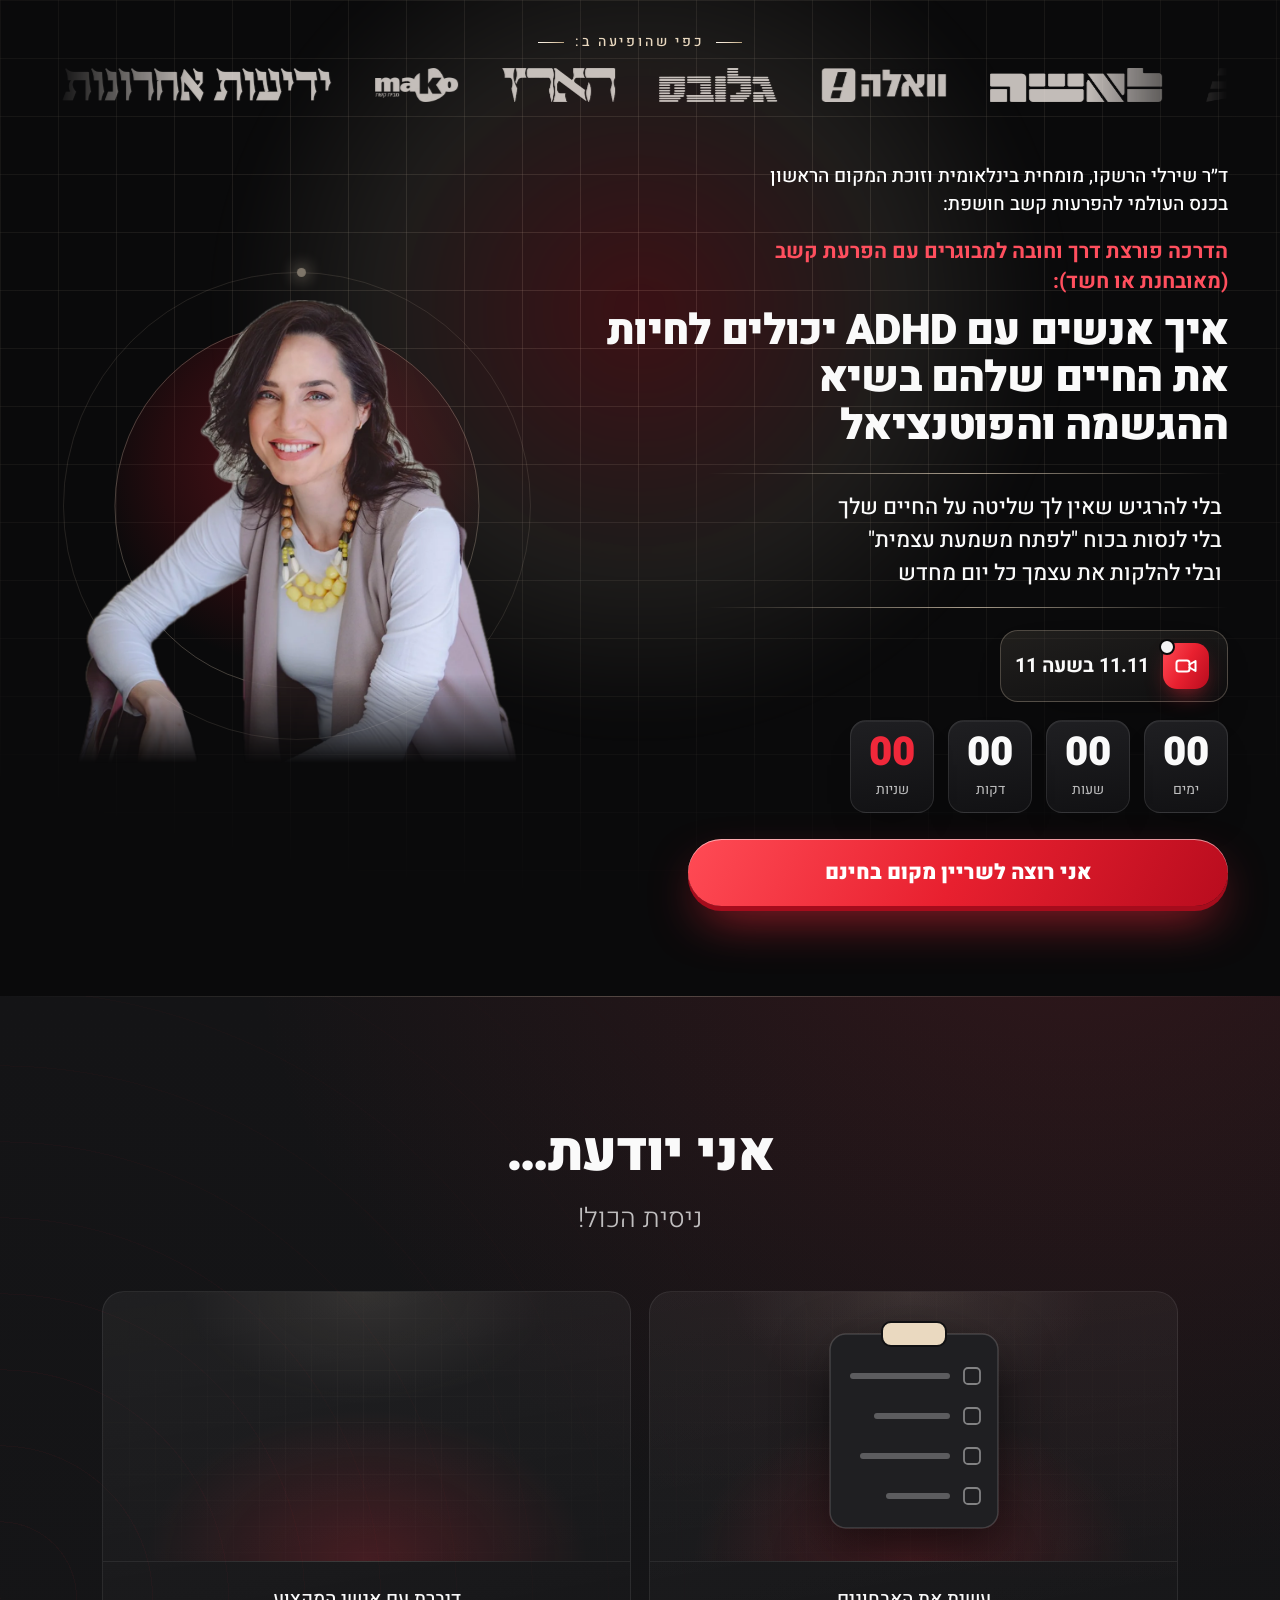
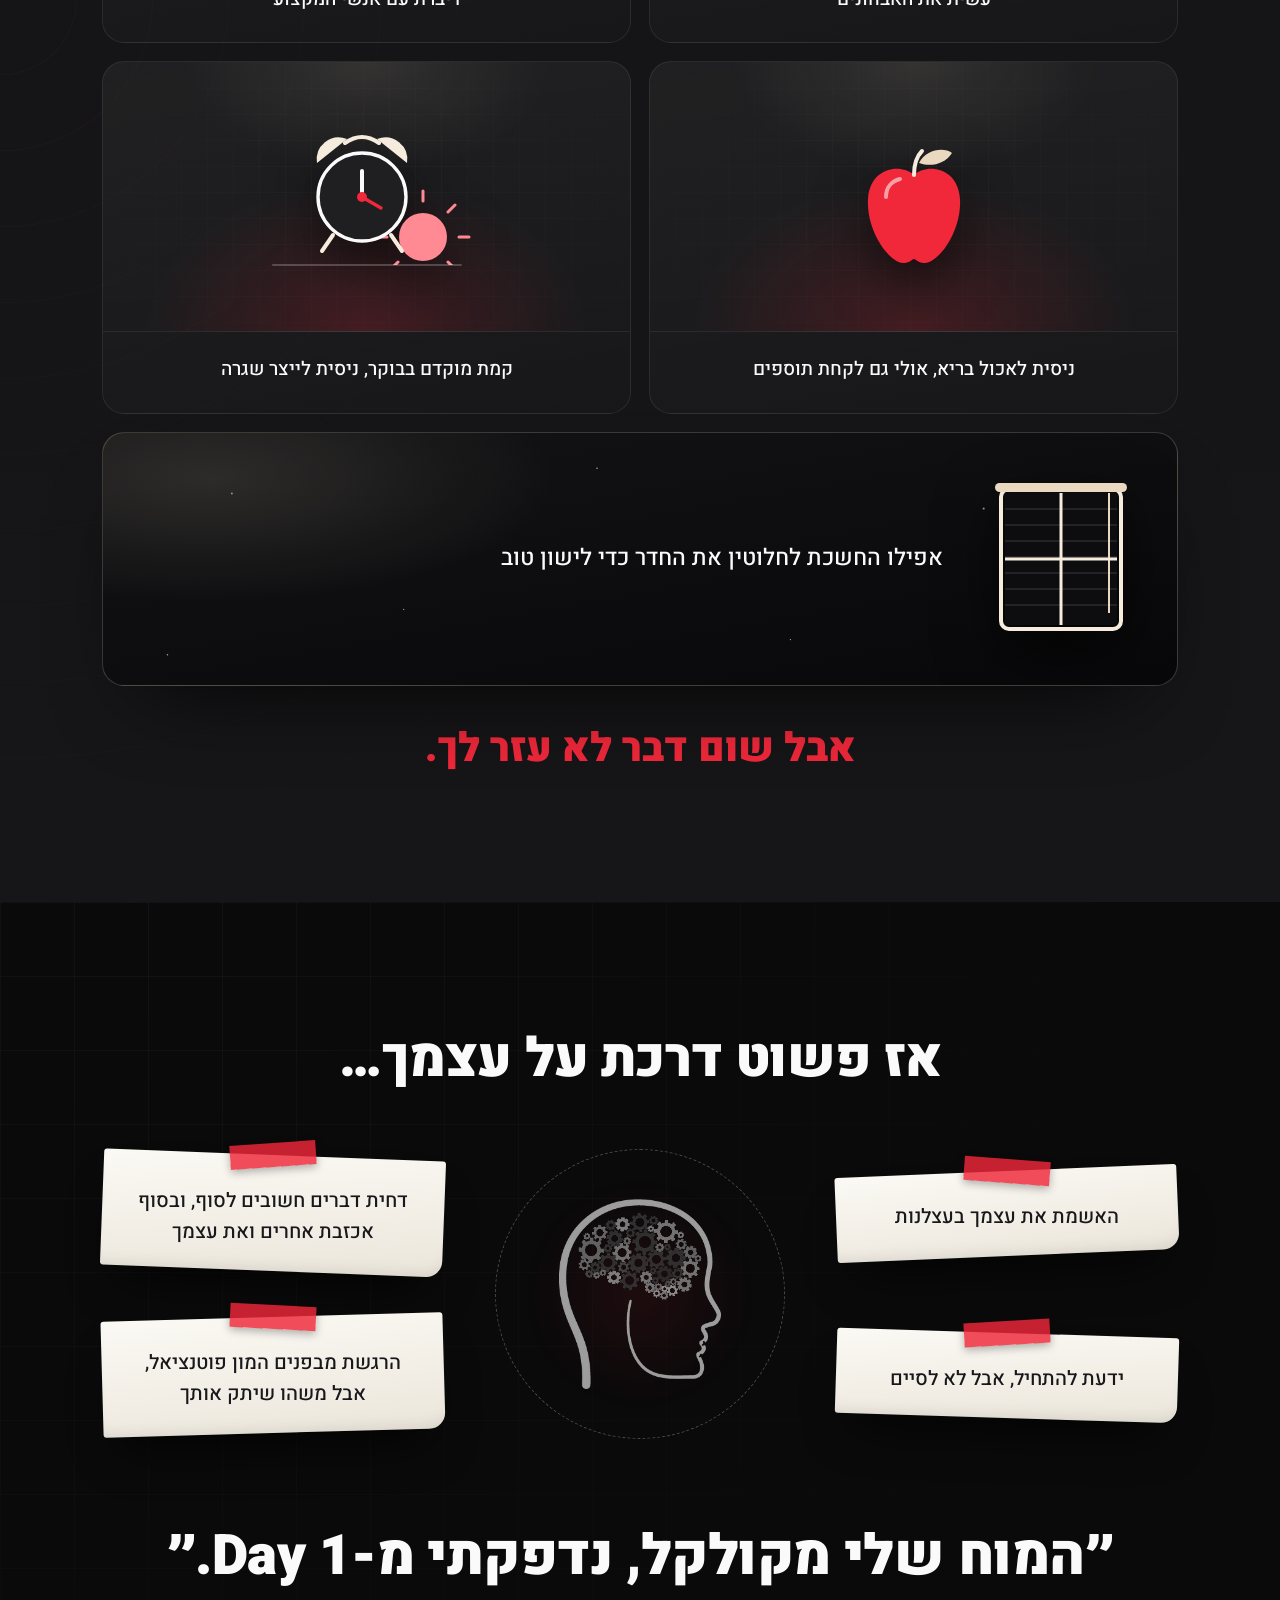
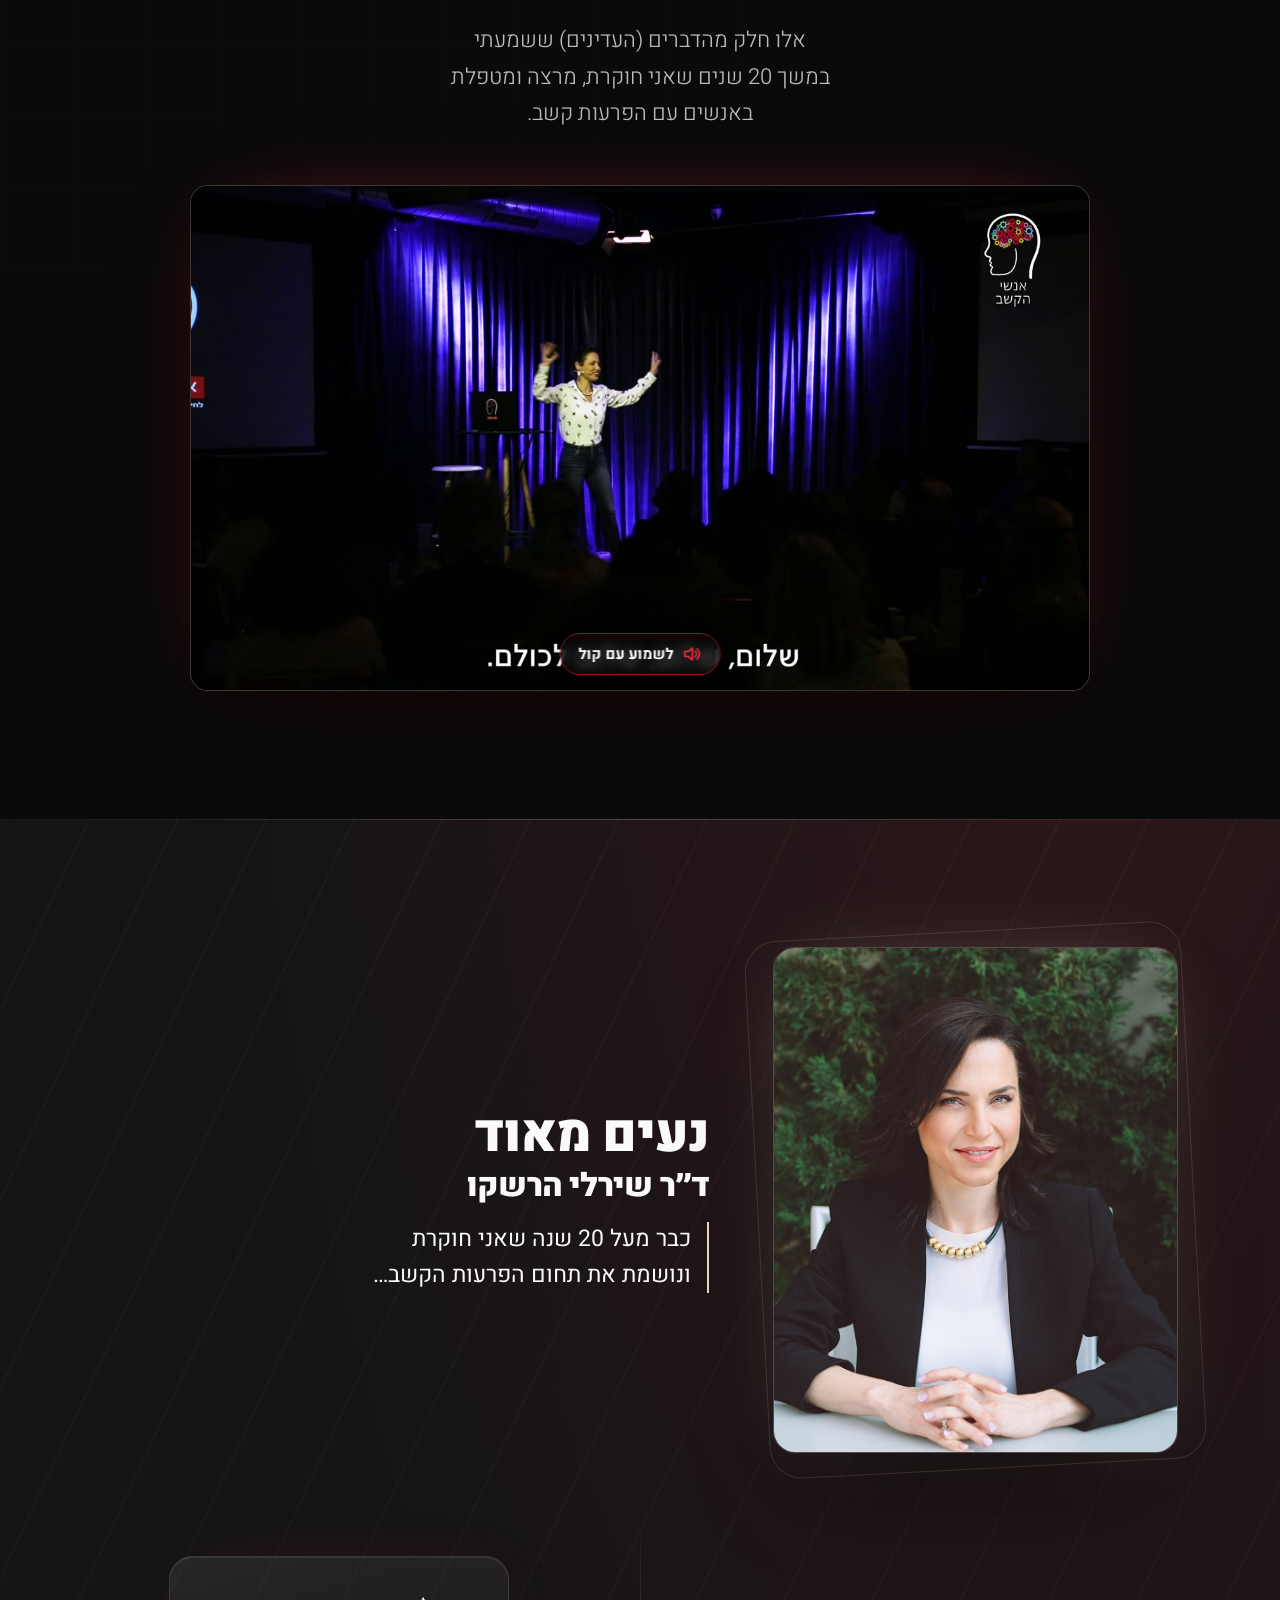
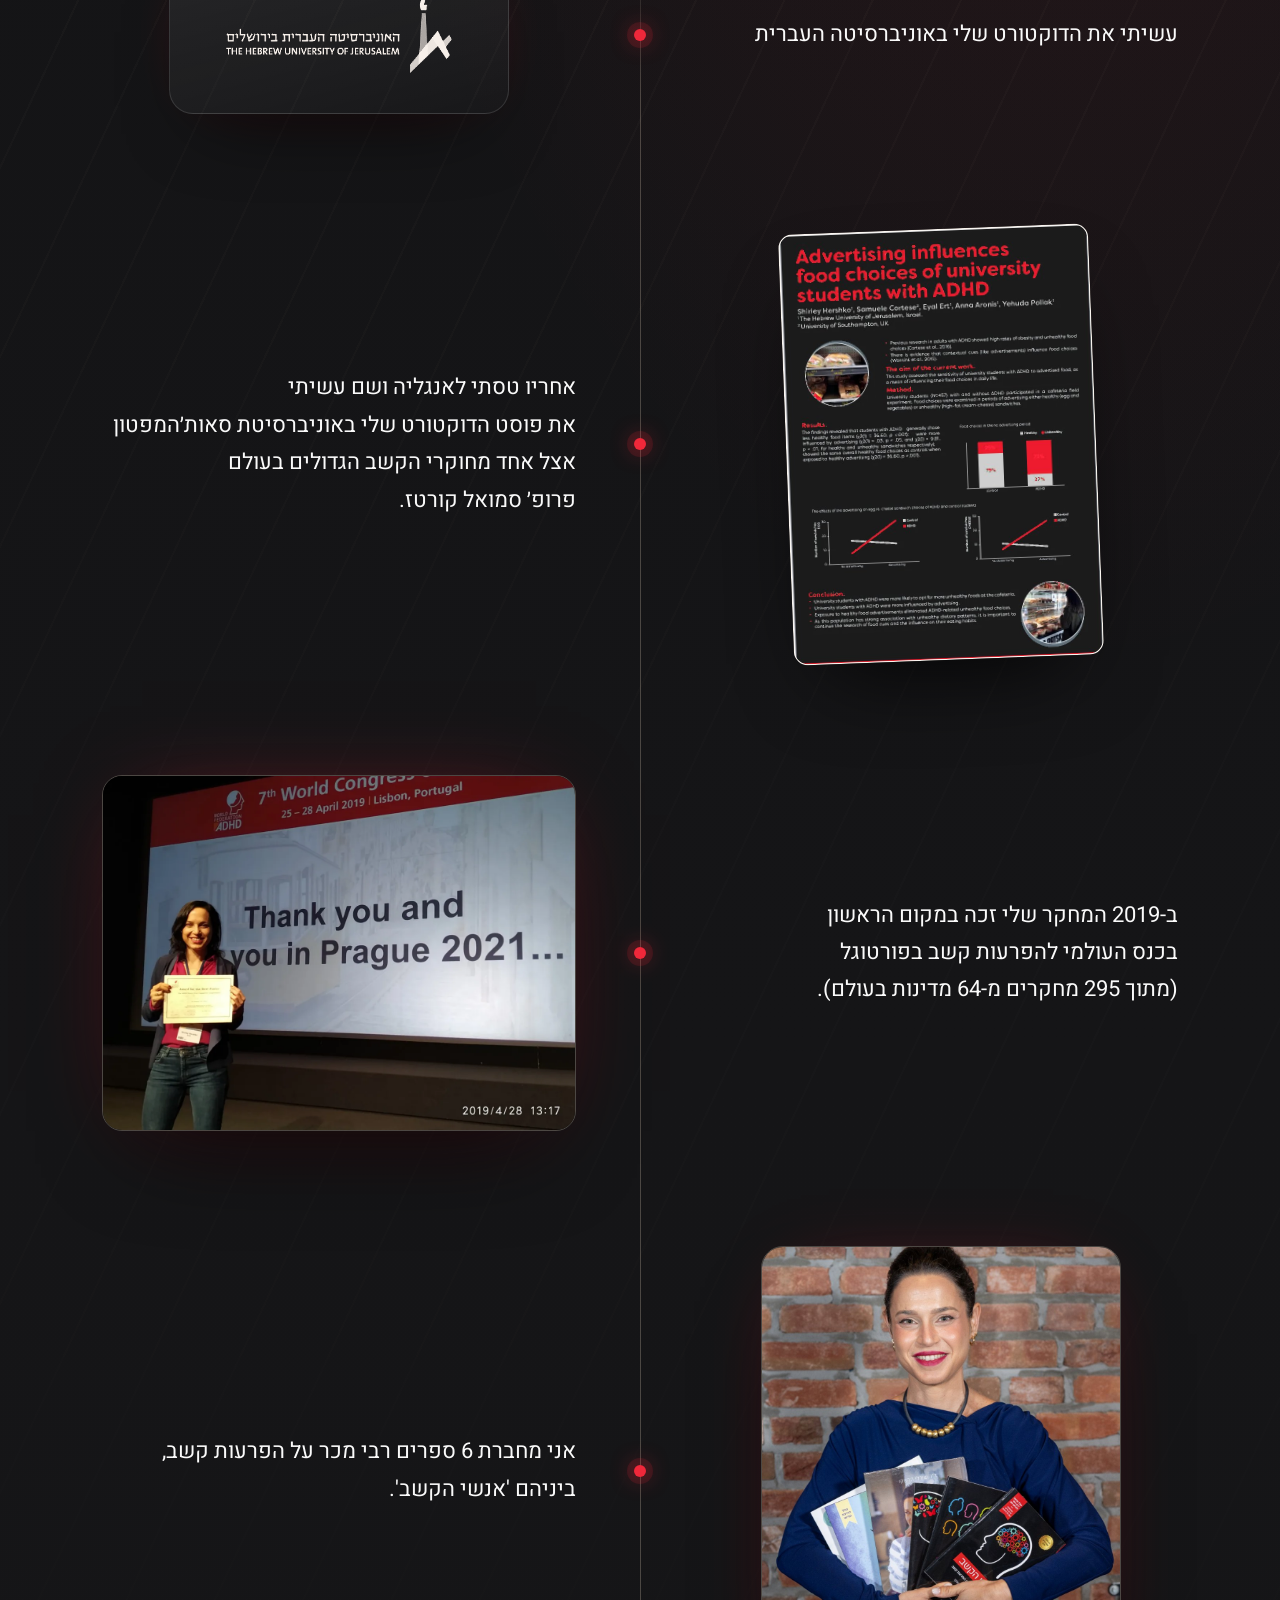
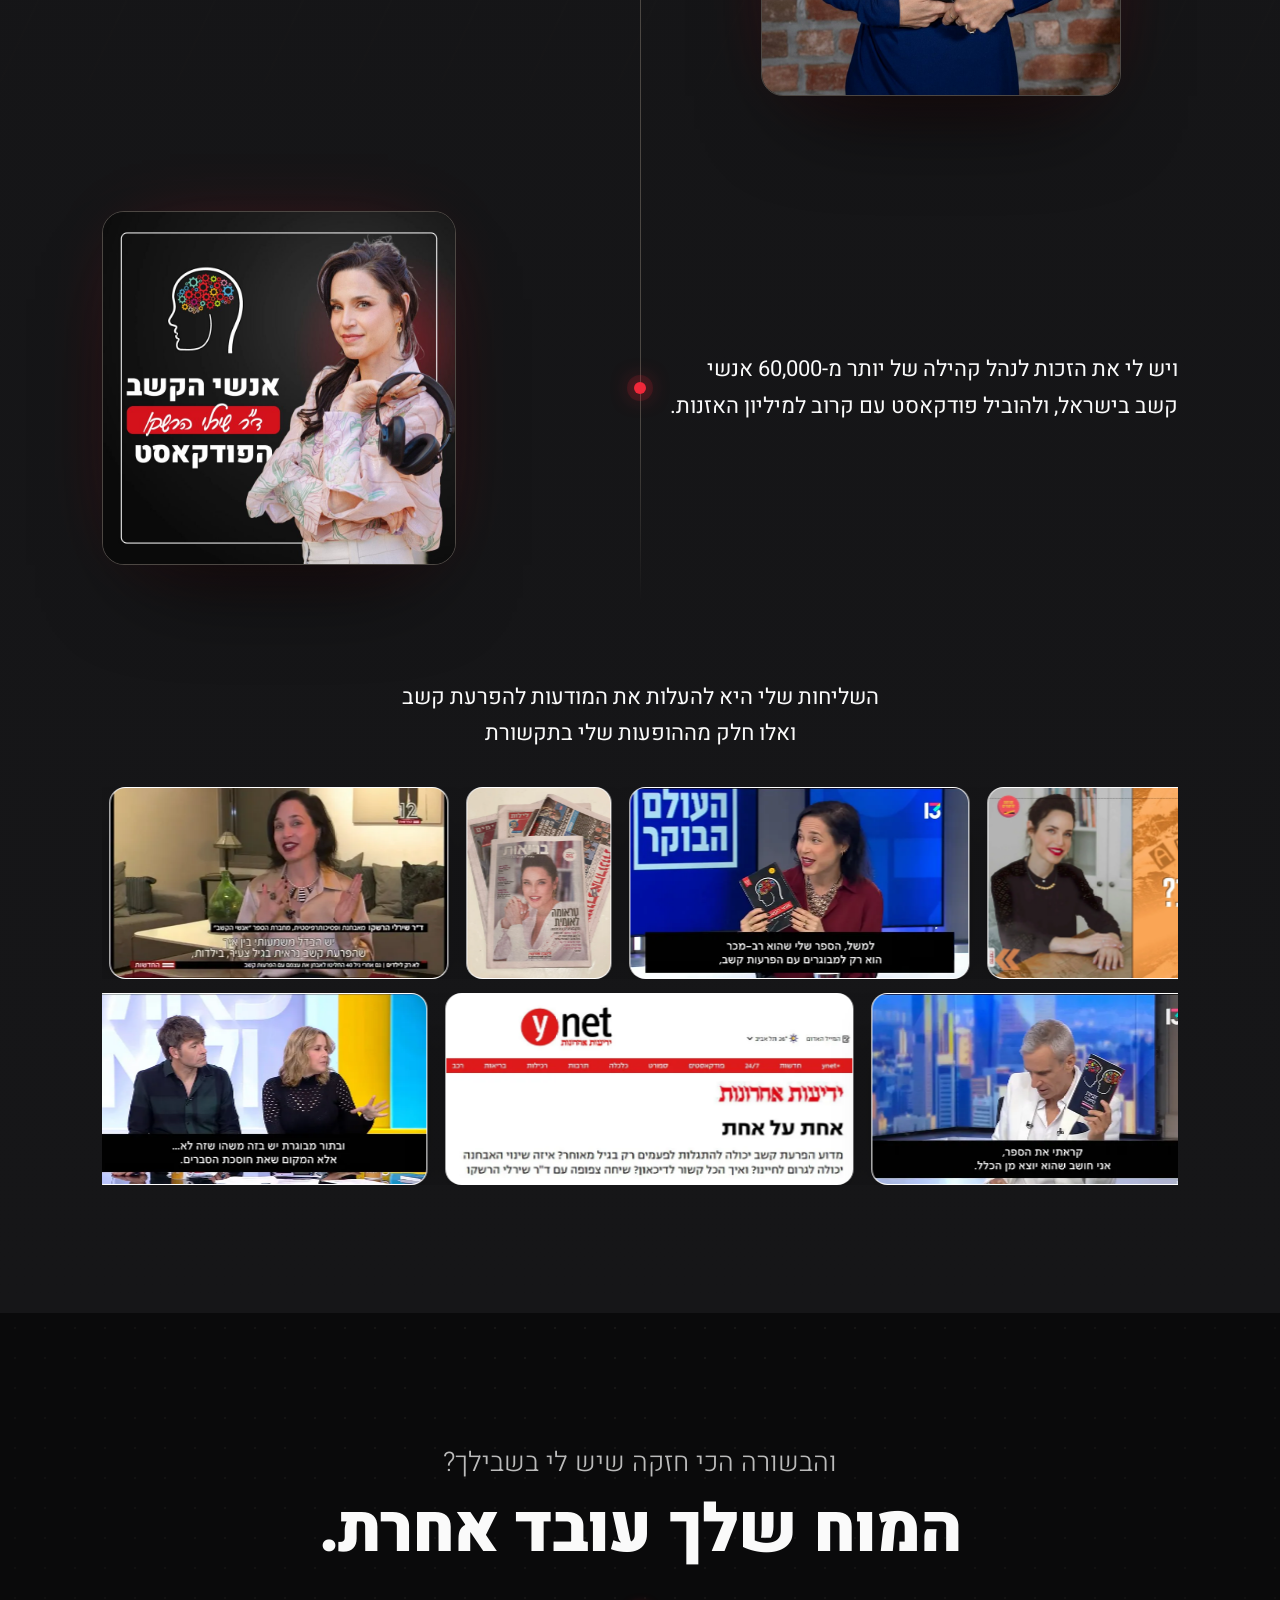
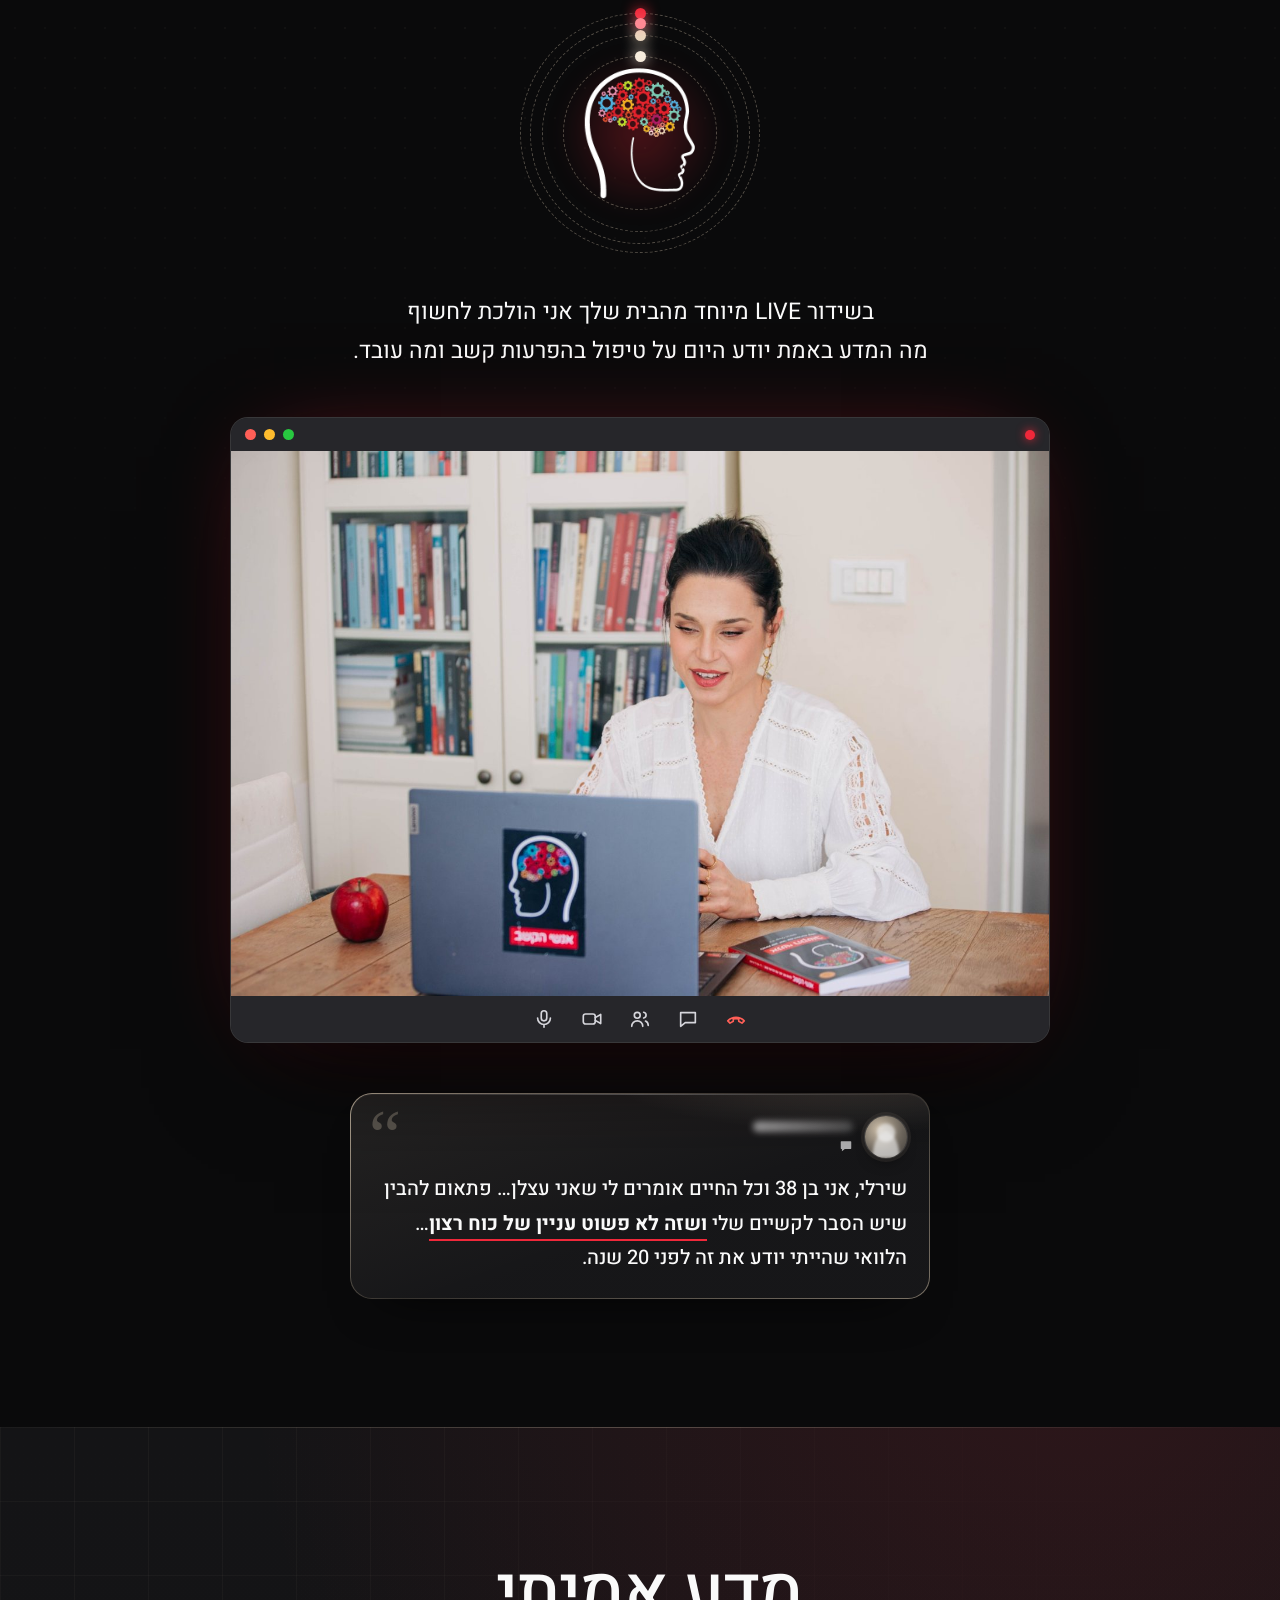
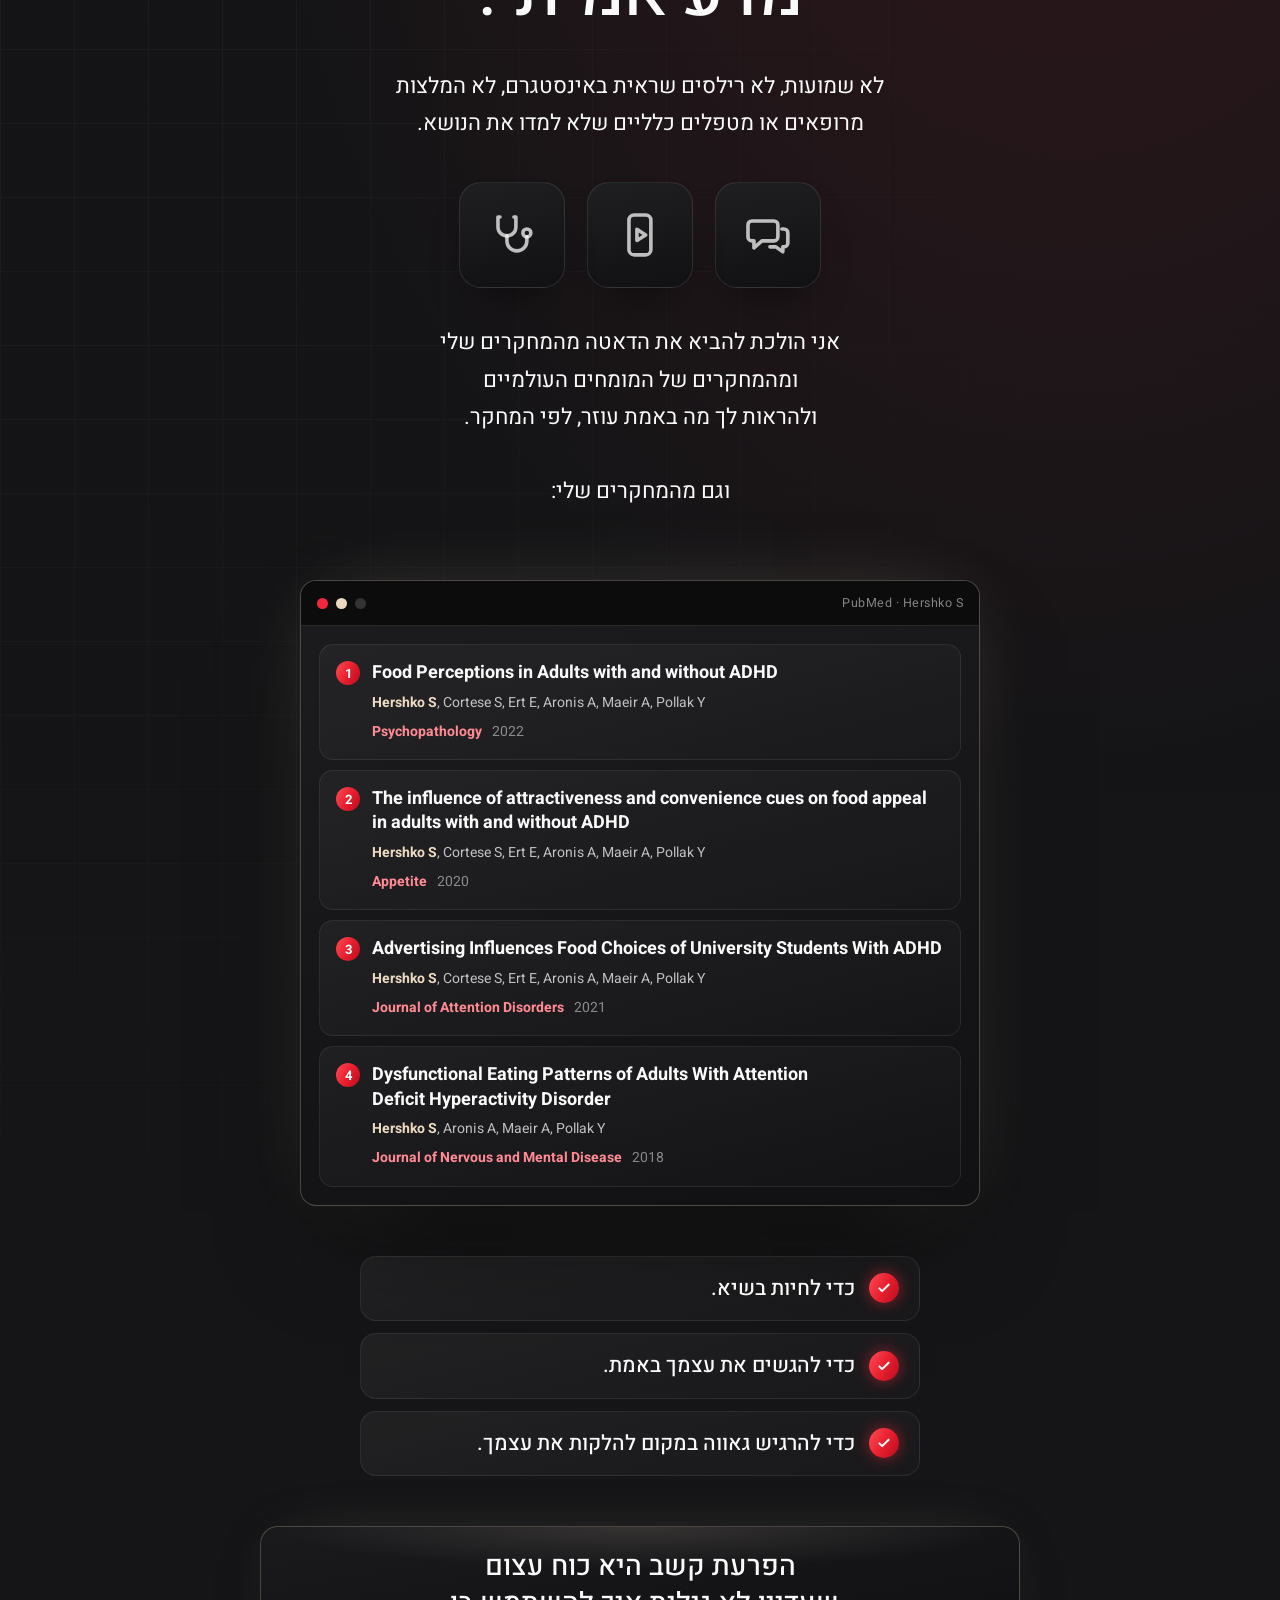
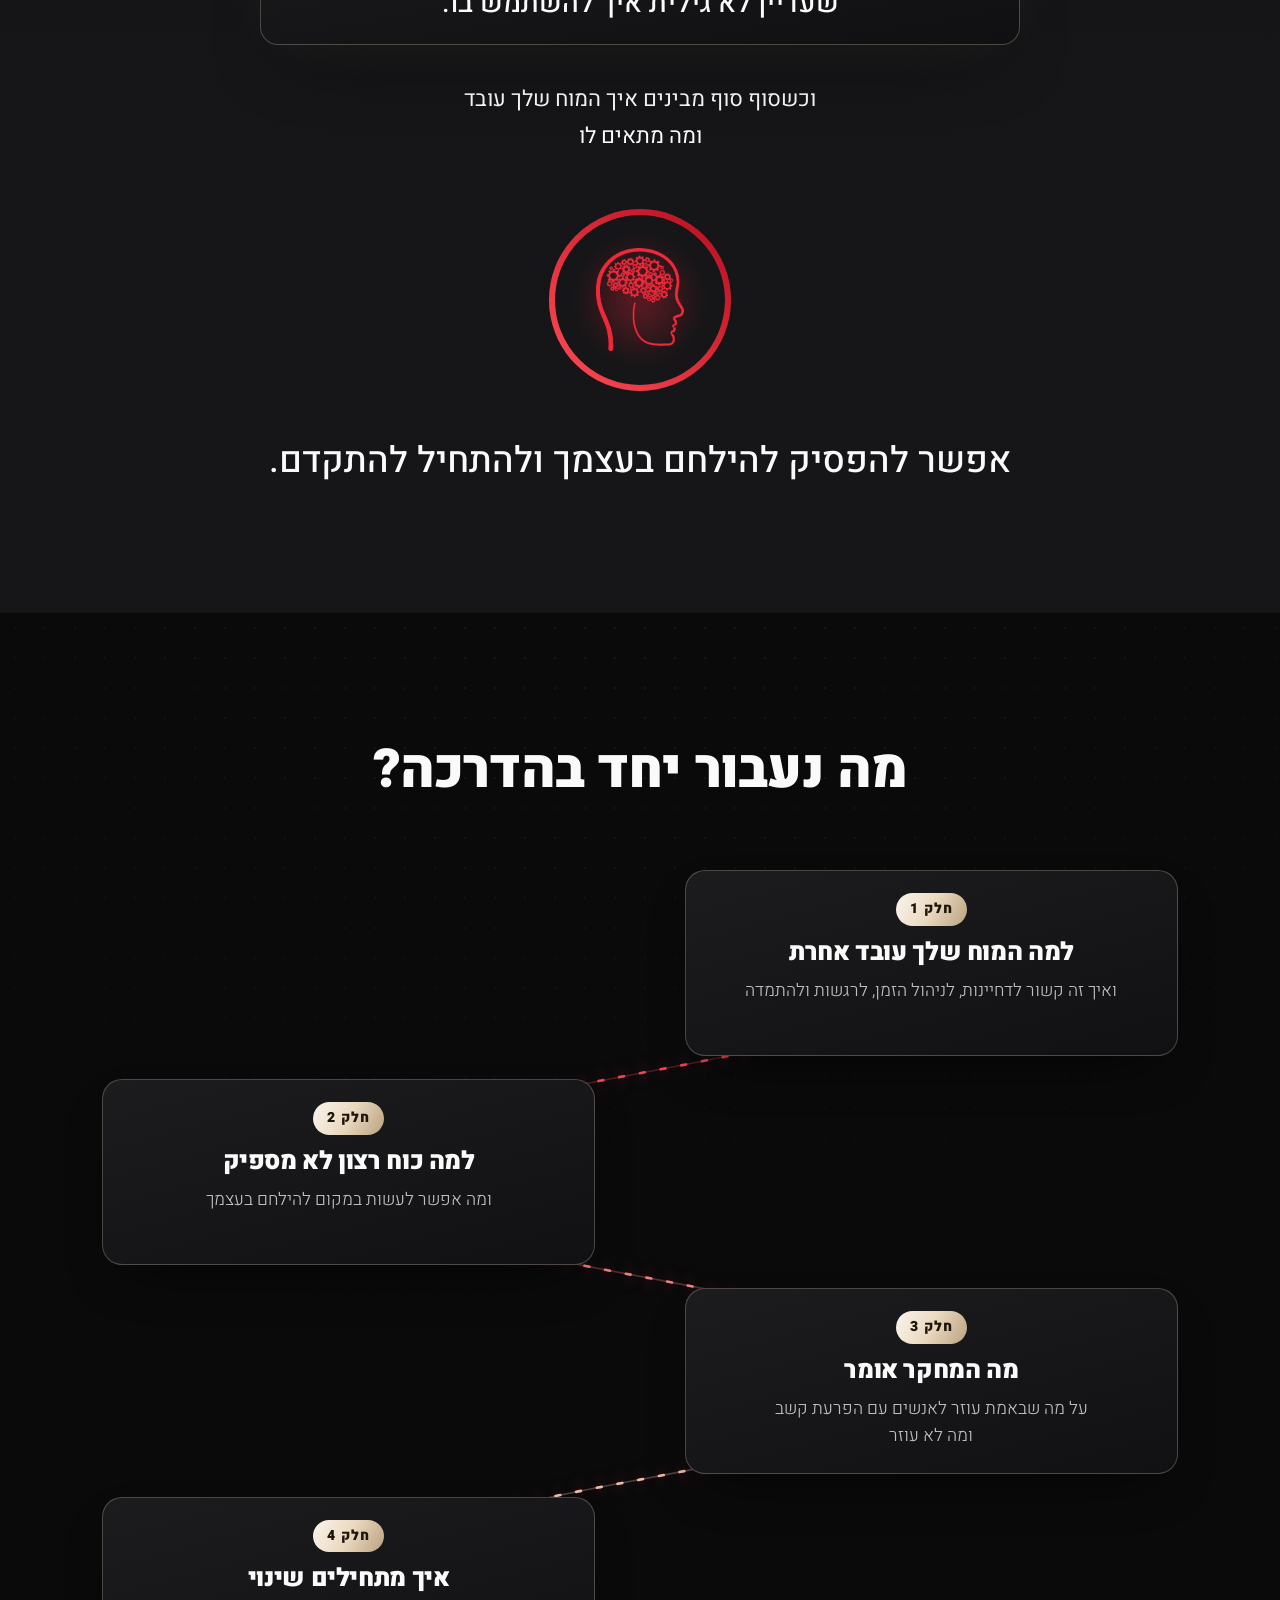
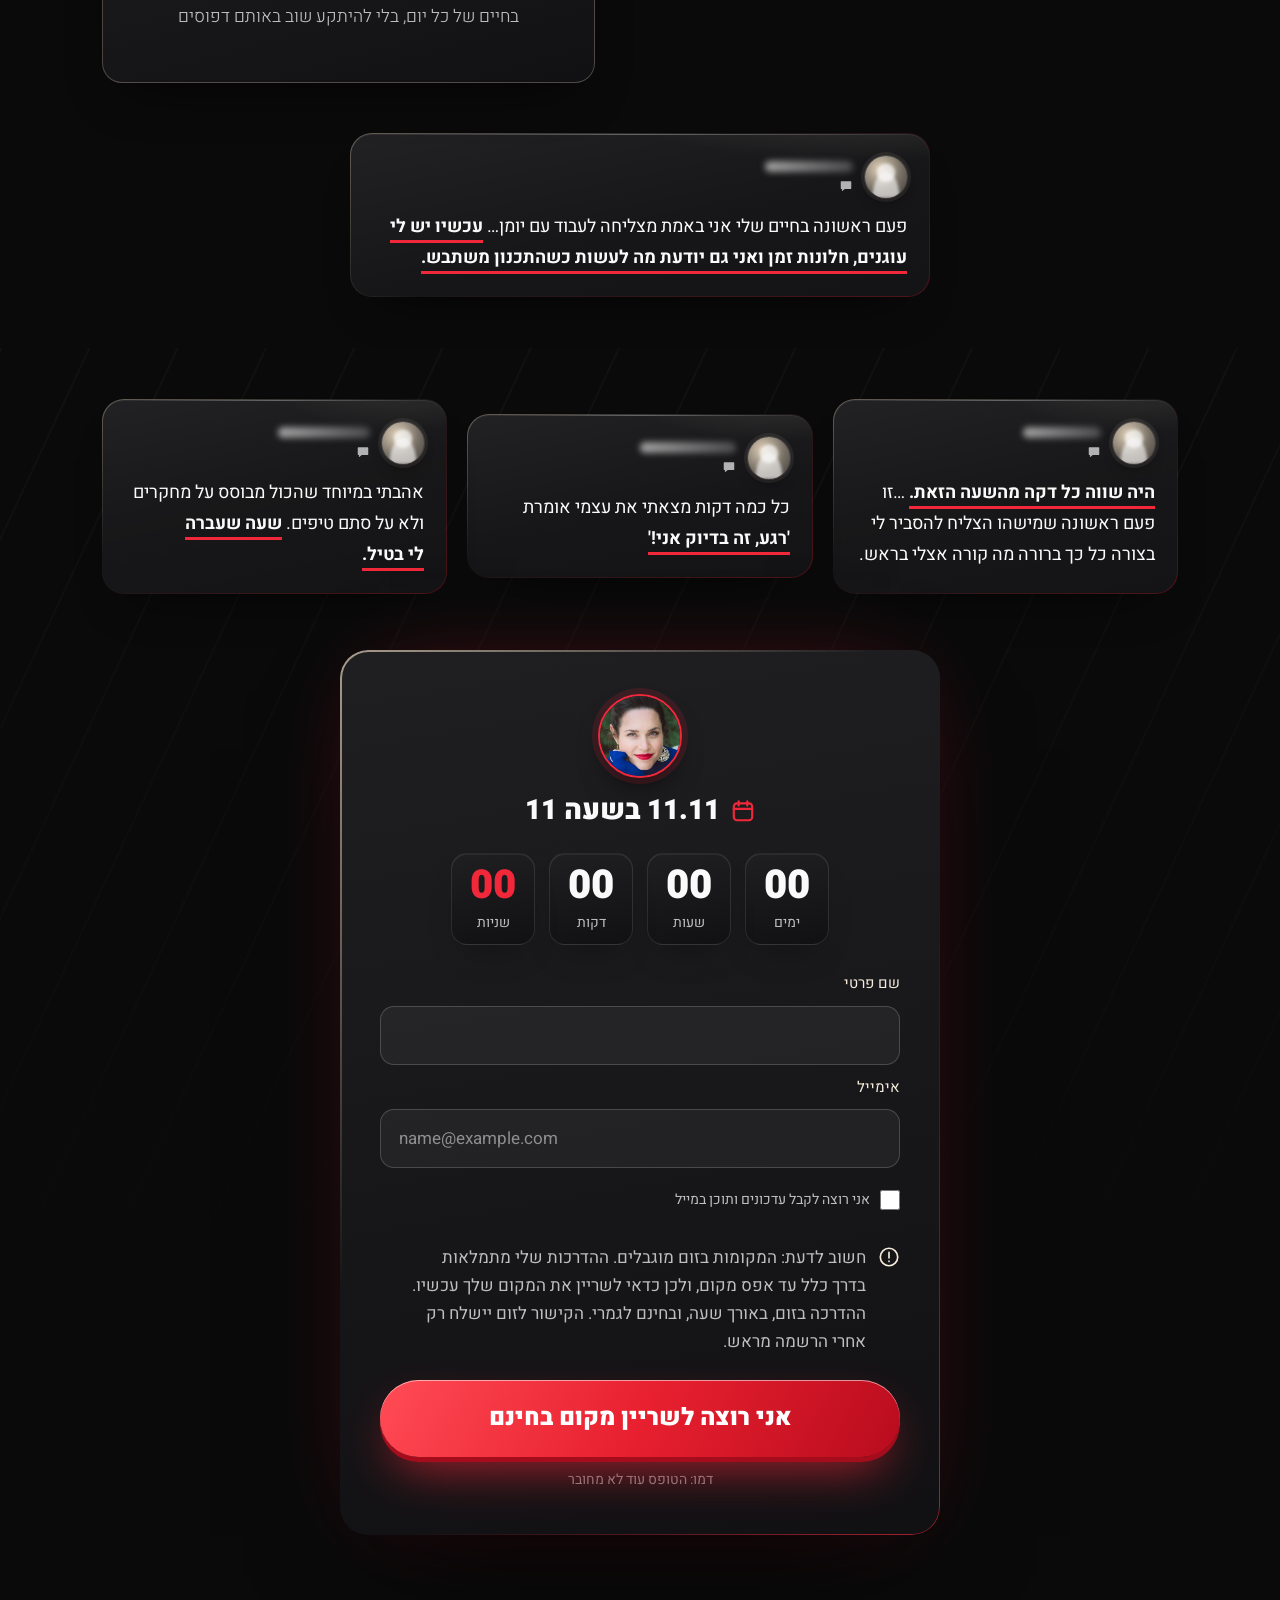
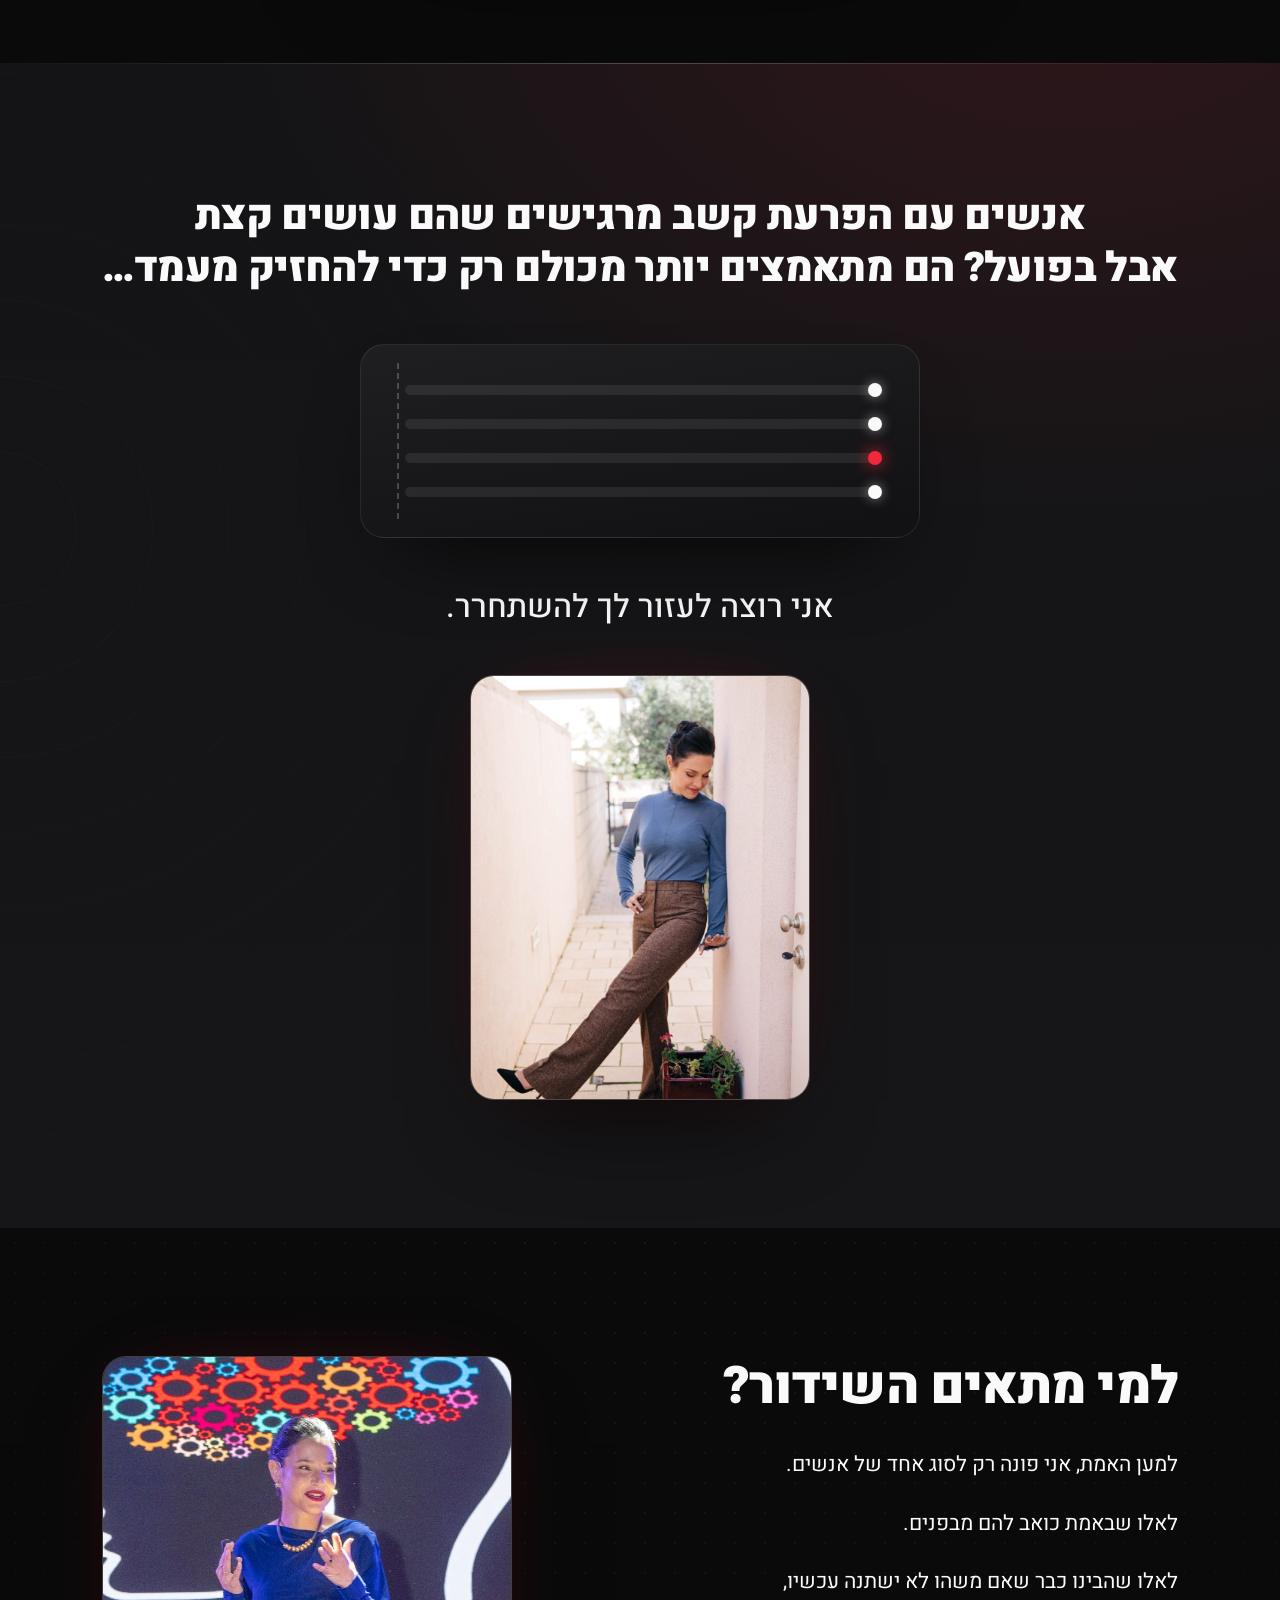
==== commit 2c4d8a2f: "דף הוובינר: סרטון הטוקהאוס מתנגן לבד בלי קול, עם כפתור להפעלת קול (קובץ מוקטן, 7.6 מגה)" ====
--- a/webinar/index.html
+++ b/webinar/index.html
@@ -504,7 +504,10 @@
     </div>
     <p class="said reveal">״המוח שלי מקולקל, נדפקתי מ-Day 1.״</p>
     <p class="heard reveal">אלו חלק מהדברים (העדינים) ששמעתי<br class="br-d"> במשך 20 שנים שאני חוקרת, מרצה ומטפלת<br class="br-d"> באנשים עם הפרעות קשב.</p>
-    <figure class="talkvid reveal"><div class="talkvid__frame"><iframe src="https://drive.google.com/file/d/1_LGNVAa2k0dPaWmaInRweVpRM0BGU6eP/preview" title="ד״ר שירלי הרשקו מרצה בטוקהאוס" allow="autoplay; fullscreen" allowfullscreen loading="lazy"></iframe></div></figure>
+    <figure class="talkvid reveal"><div class="talkvid__frame">
+      <video class="talkvid__v" src="assets/talkhouse.mp4" poster="assets/talkhouse-poster.jpg" autoplay muted loop playsinline preload="metadata" aria-label="ד״ר שירלי הרשקו מרצה בטוקהאוס"></video>
+      <button class="talkvid__sound" type="button" aria-label="הפעלת קול"><svg viewBox="0 0 24 24" aria-hidden="true"><path d="M4 9v6h4l5 4V5L8 9H4z"/><path d="M16.5 8.5a5 5 0 010 7M19 6a8.5 8.5 0 010 12"/></svg><span>לשמוע עם קול</span></button>
+    </div></figure>
   </div>
 </section>
 
@@ -843,5 +846,6 @@
   });
 })();
 </script>
+<script>(function(){var b=document.querySelector('.talkvid__sound'),v=document.querySelector('.talkvid__v');if(!b||!v)return;b.addEventListener('click',function(){v.muted=false;v.loop=false;v.currentTime=0;v.controls=true;v.play();b.hidden=true;});})();</script>
 </body>
 </html>
--- a/webinar/lp.css
+++ b/webinar/lp.css
@@ -1007,3 +1007,10 @@
 html body .faqsec{padding-top:clamp(30px,5vw,70px)}
 /* real messages: three short ones above the first form */
 .pf-row.pf-row--reg{margin:0 auto clamp(34px,5vw,56px)}
+/* the lecture video plays by itself without sound, one tap turns the sound on */
+.talkvid__v{position:absolute;inset:0;width:100%;height:100%;object-fit:cover;background:#000}
+.talkvid__sound{position:absolute;left:50%;bottom:16px;transform:translateX(-50%);display:inline-flex;align-items:center;gap:8px;padding:10px 18px;border:0;border-radius:999px;cursor:pointer;
+  font:700 15px/1 Heebo,system-ui,sans-serif;color:#fff;background:rgba(10,10,11,.72);box-shadow:0 0 0 1px rgba(var(--a1-rgb),.6),0 10px 30px -10px rgba(0,0,0,.9);backdrop-filter:blur(6px)}
+.talkvid__sound svg{width:20px;height:20px;fill:none;stroke:var(--a1);stroke-width:2;stroke-linecap:round;stroke-linejoin:round}
+.talkvid__sound:hover{background:rgba(var(--a1-rgb),.9)}
+.talkvid__sound:hover svg{stroke:#fff}
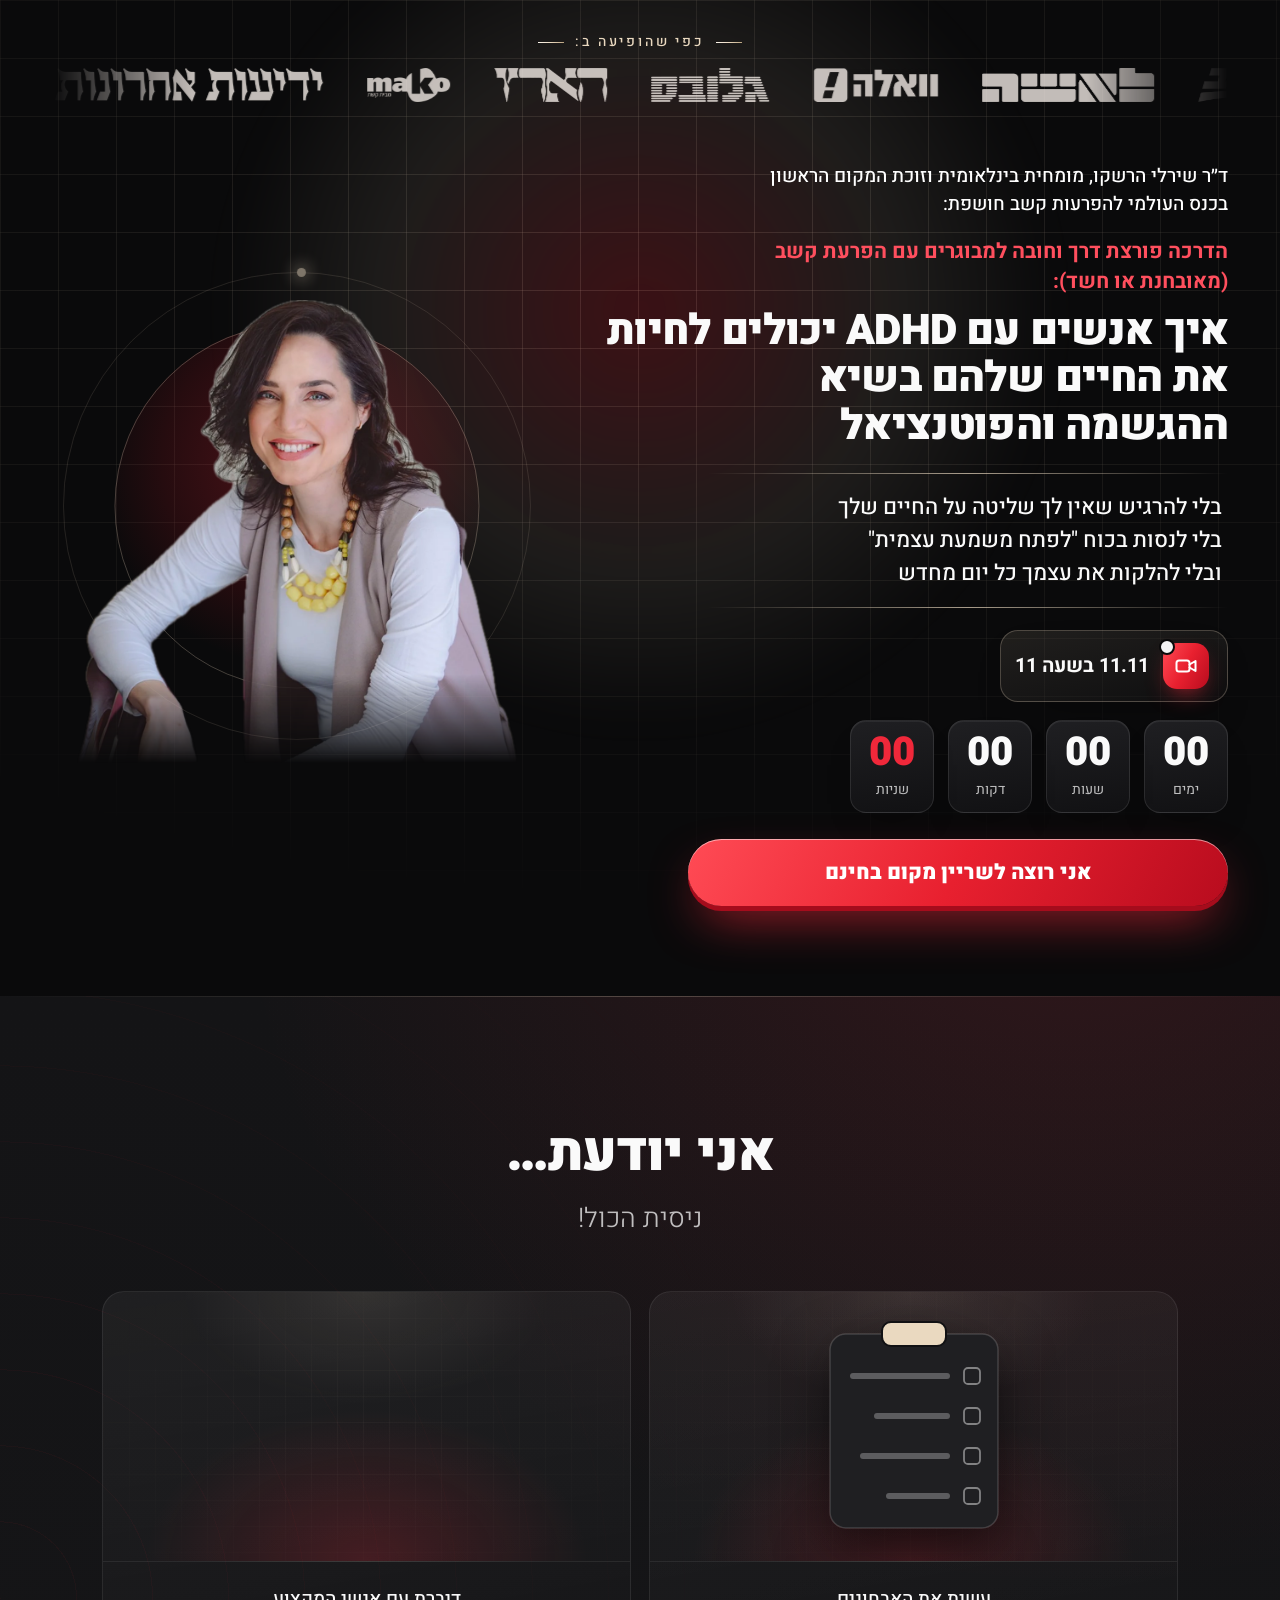
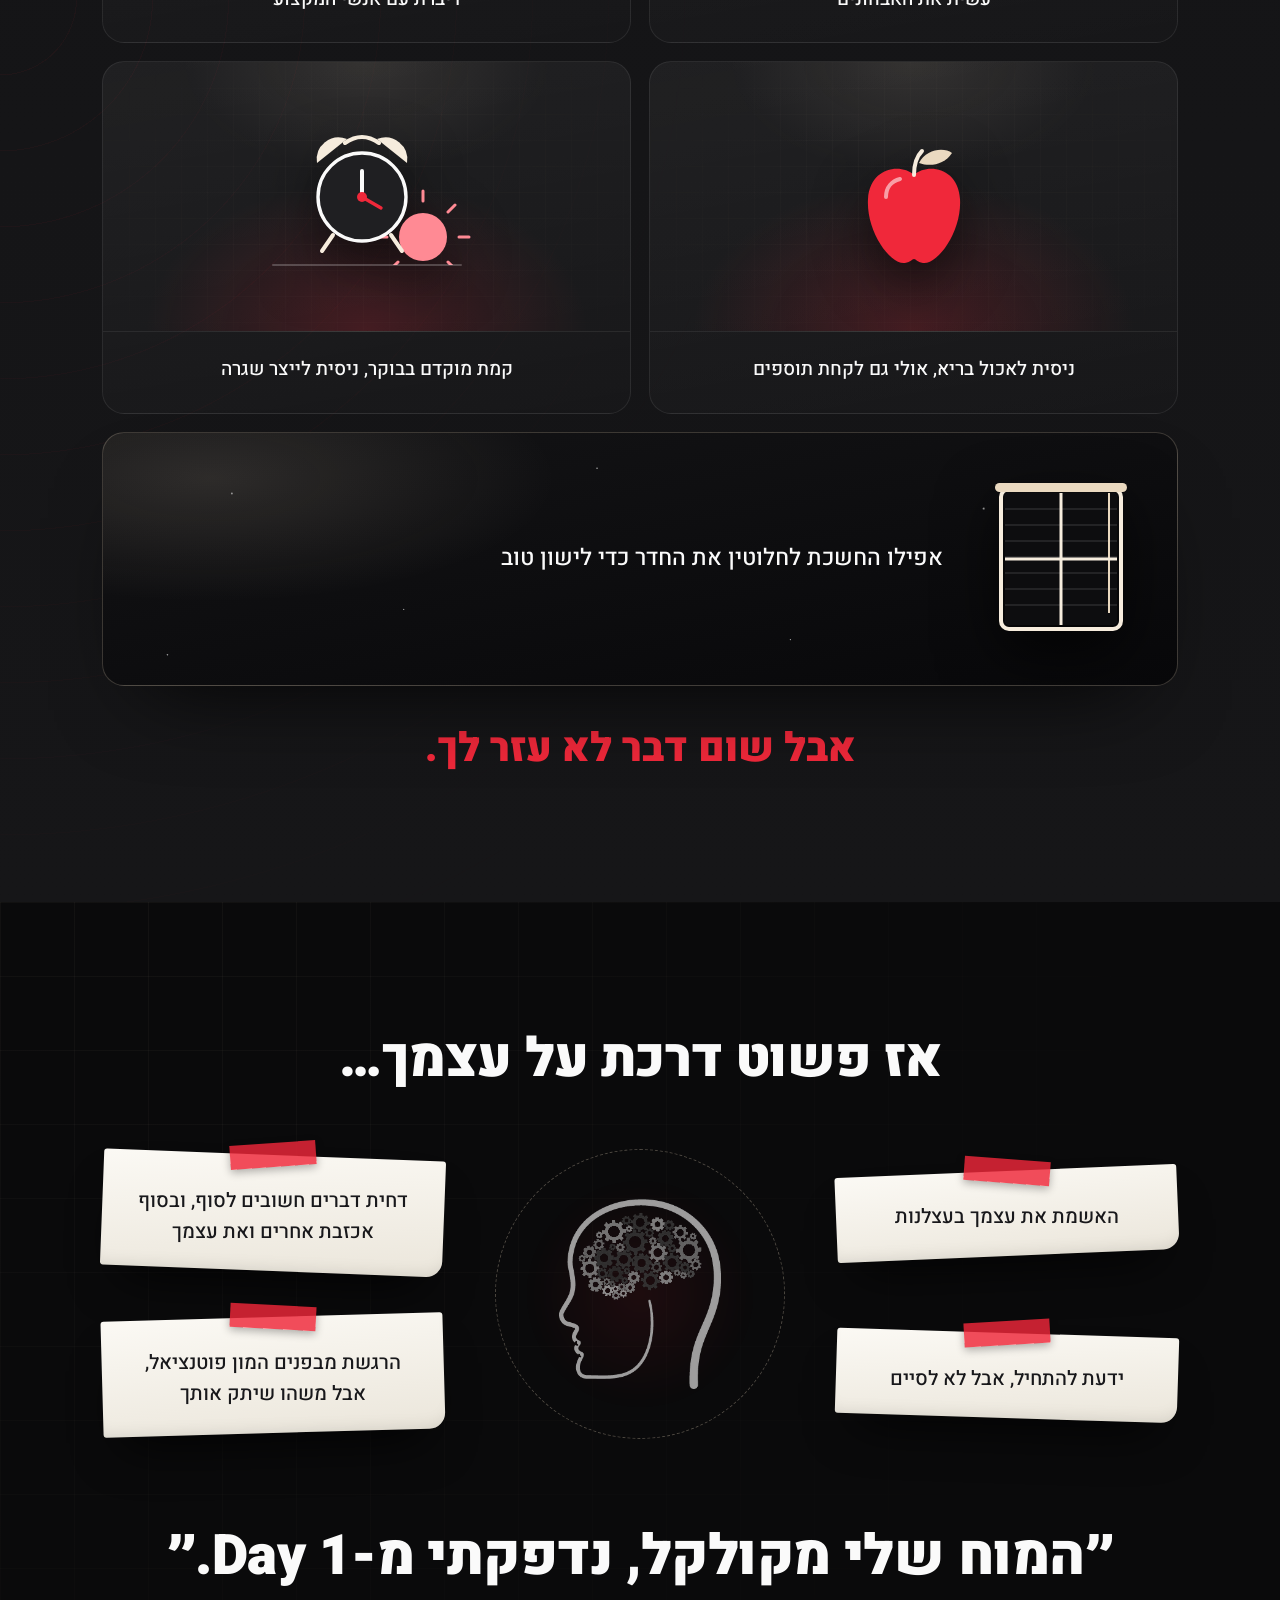
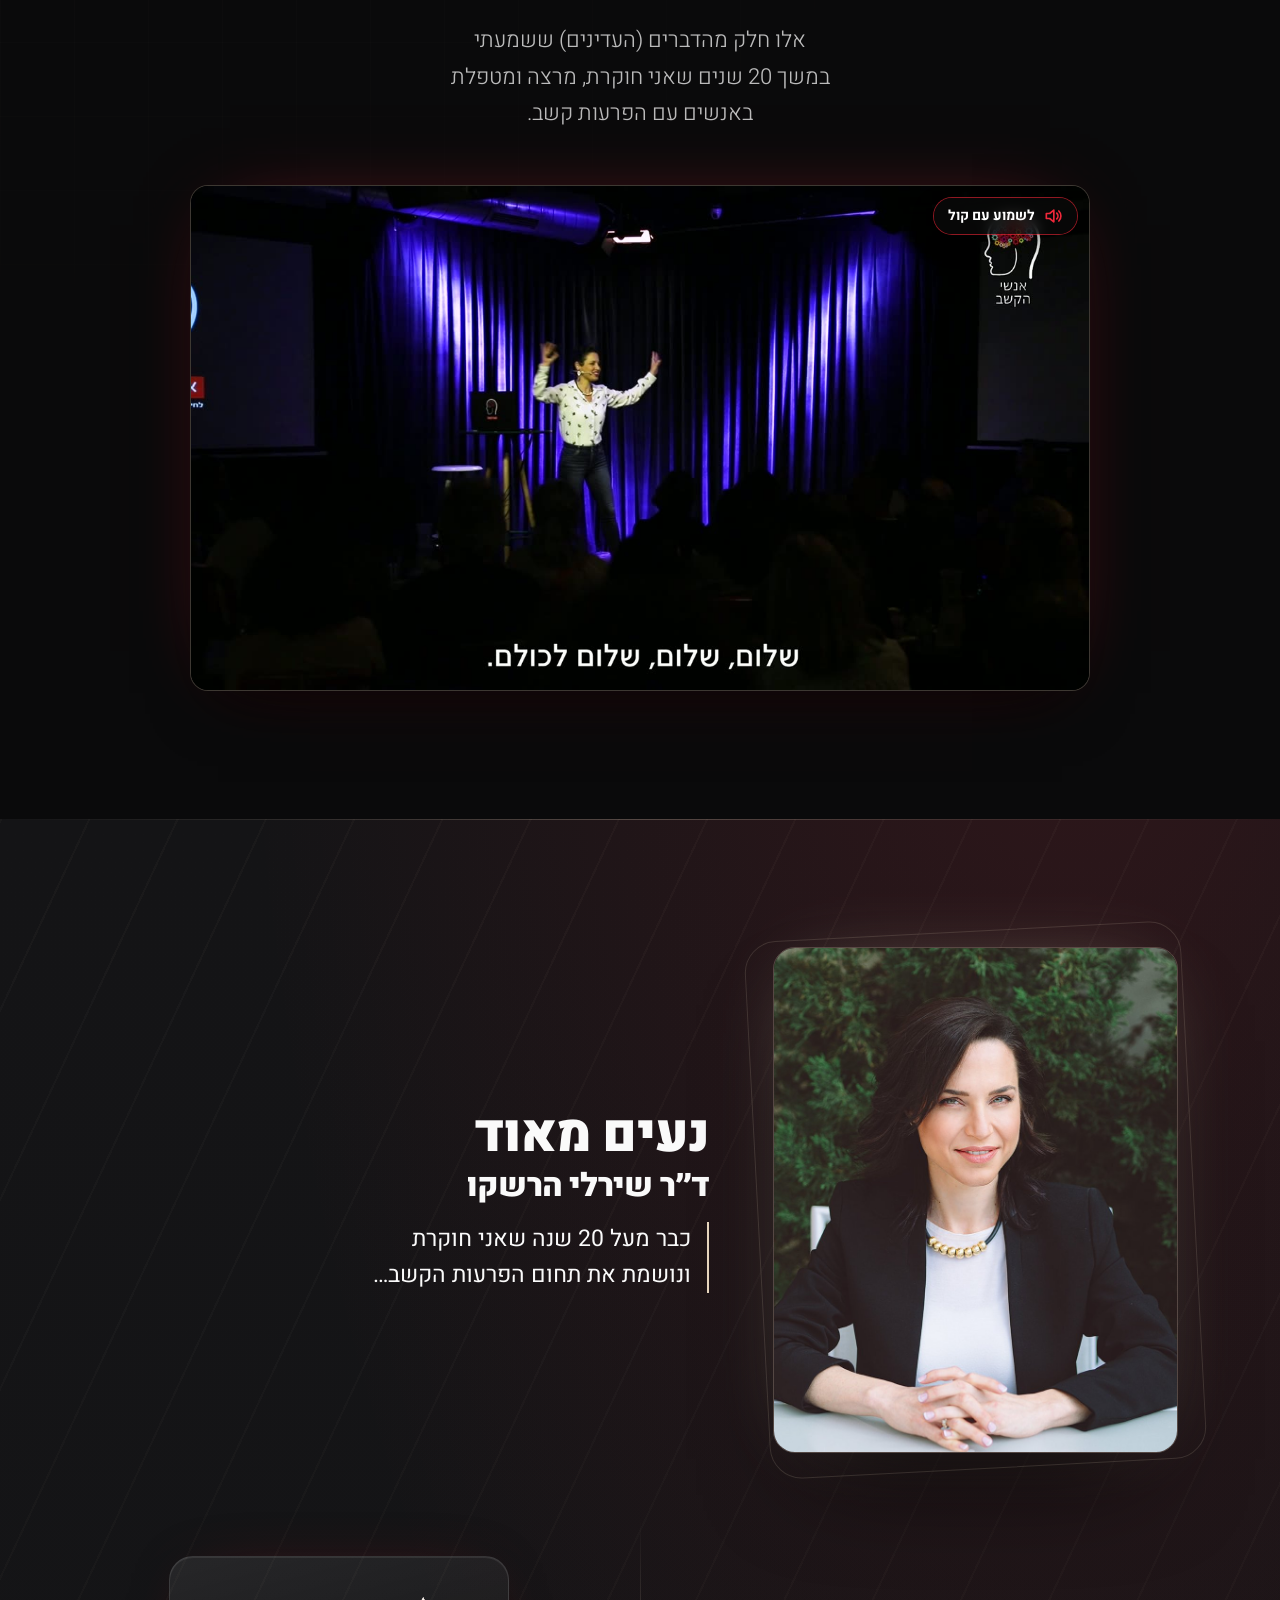
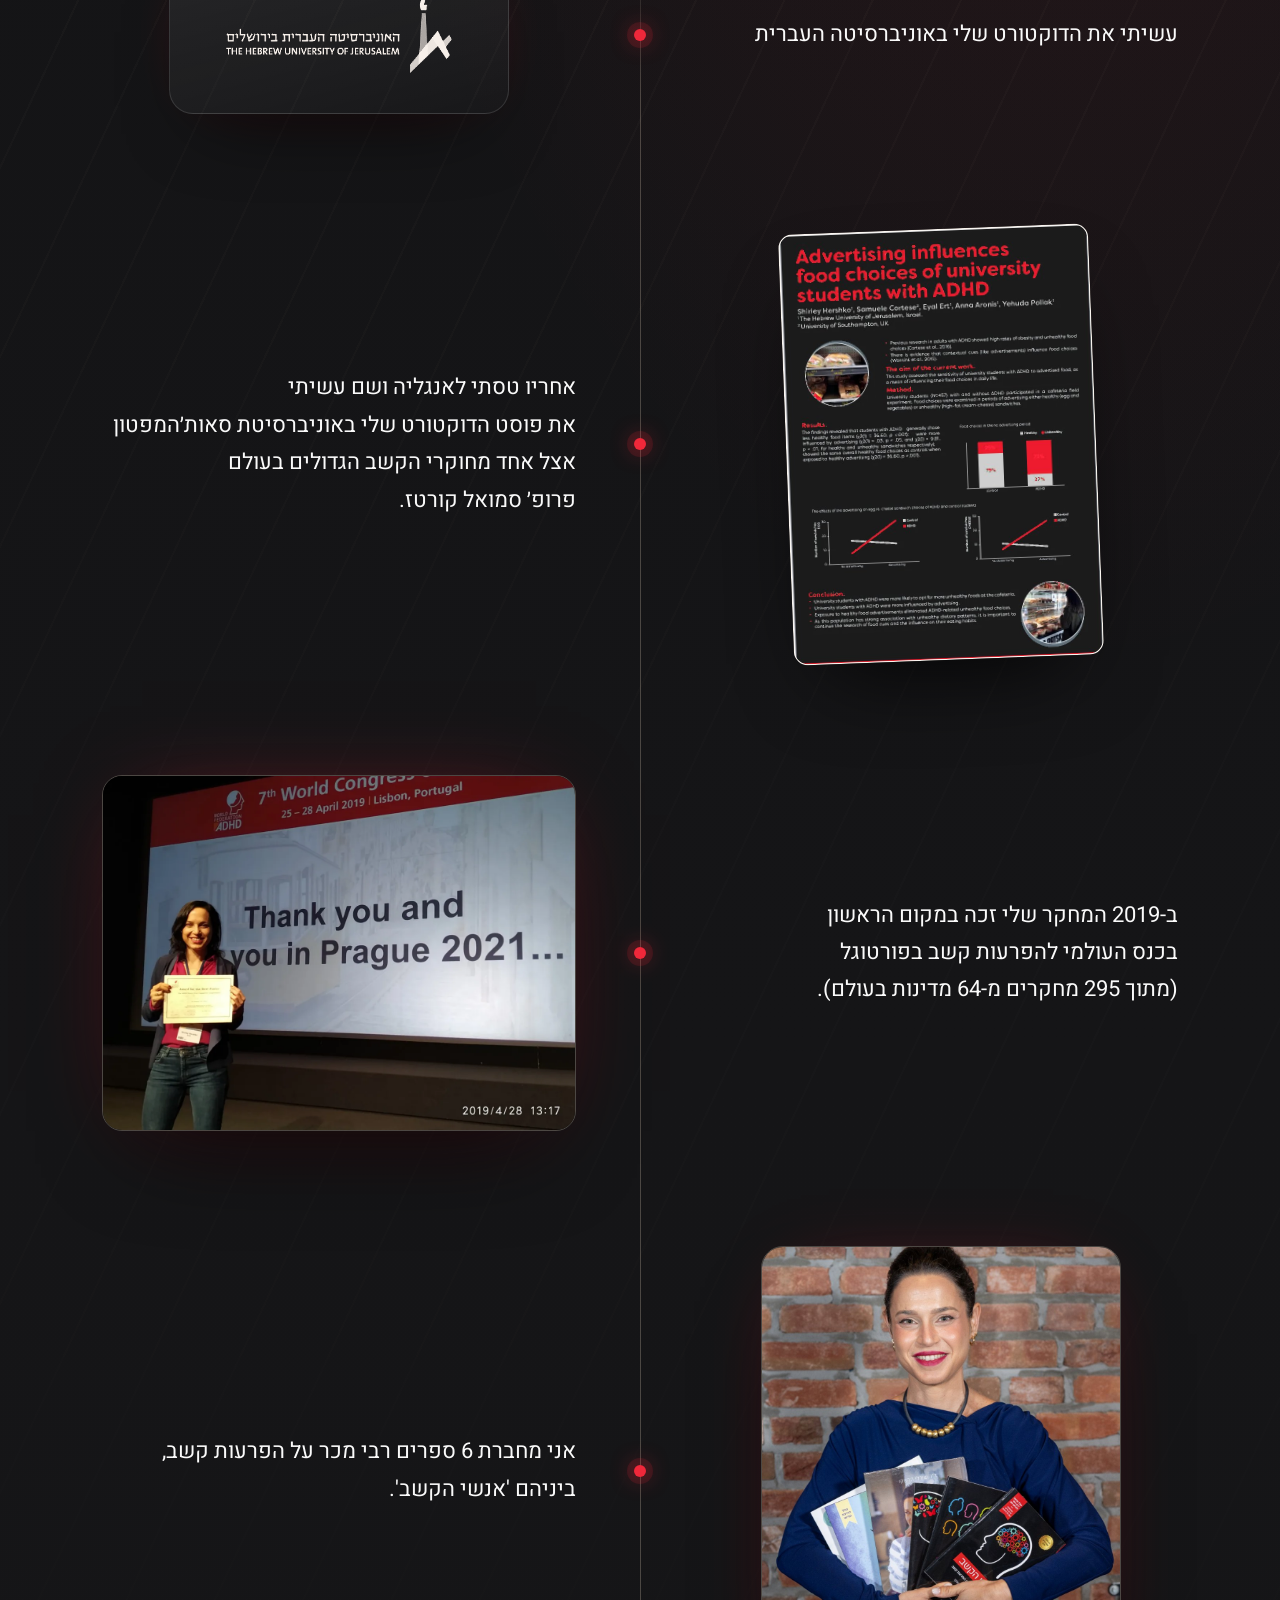
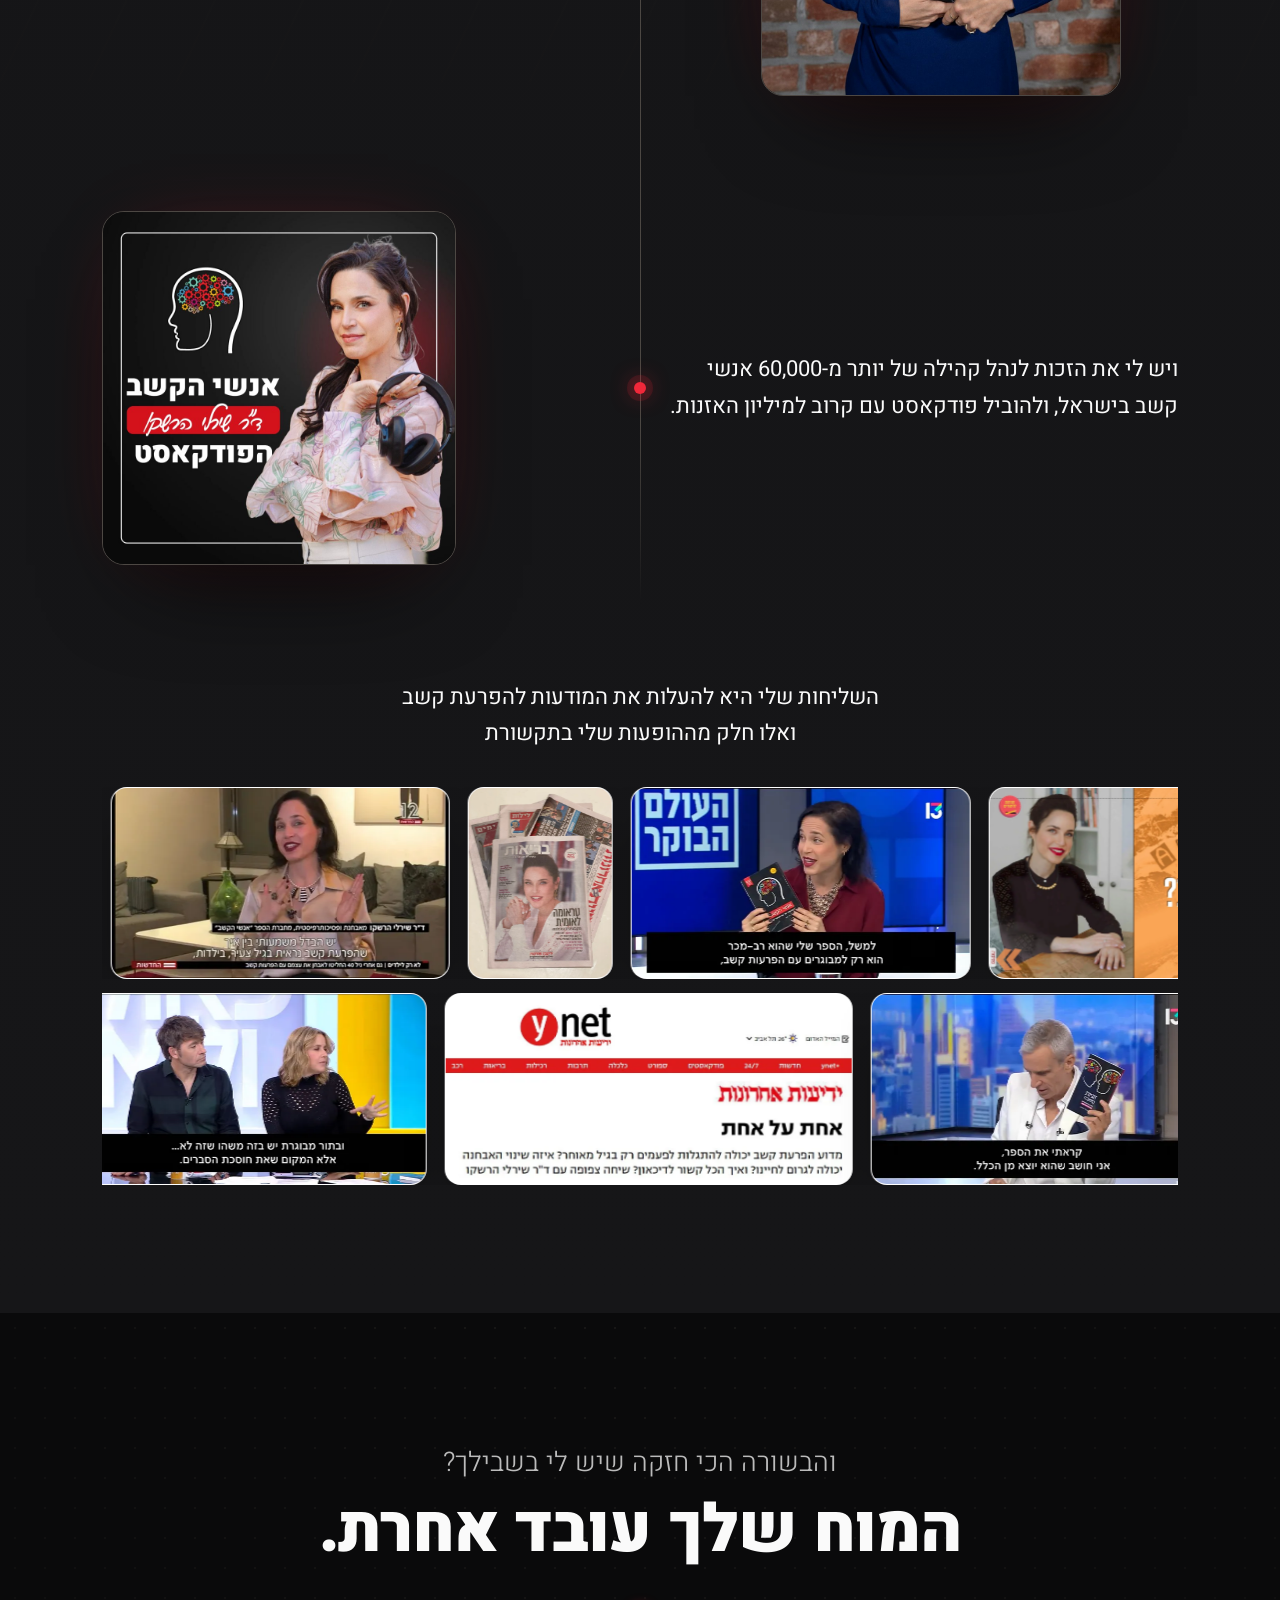
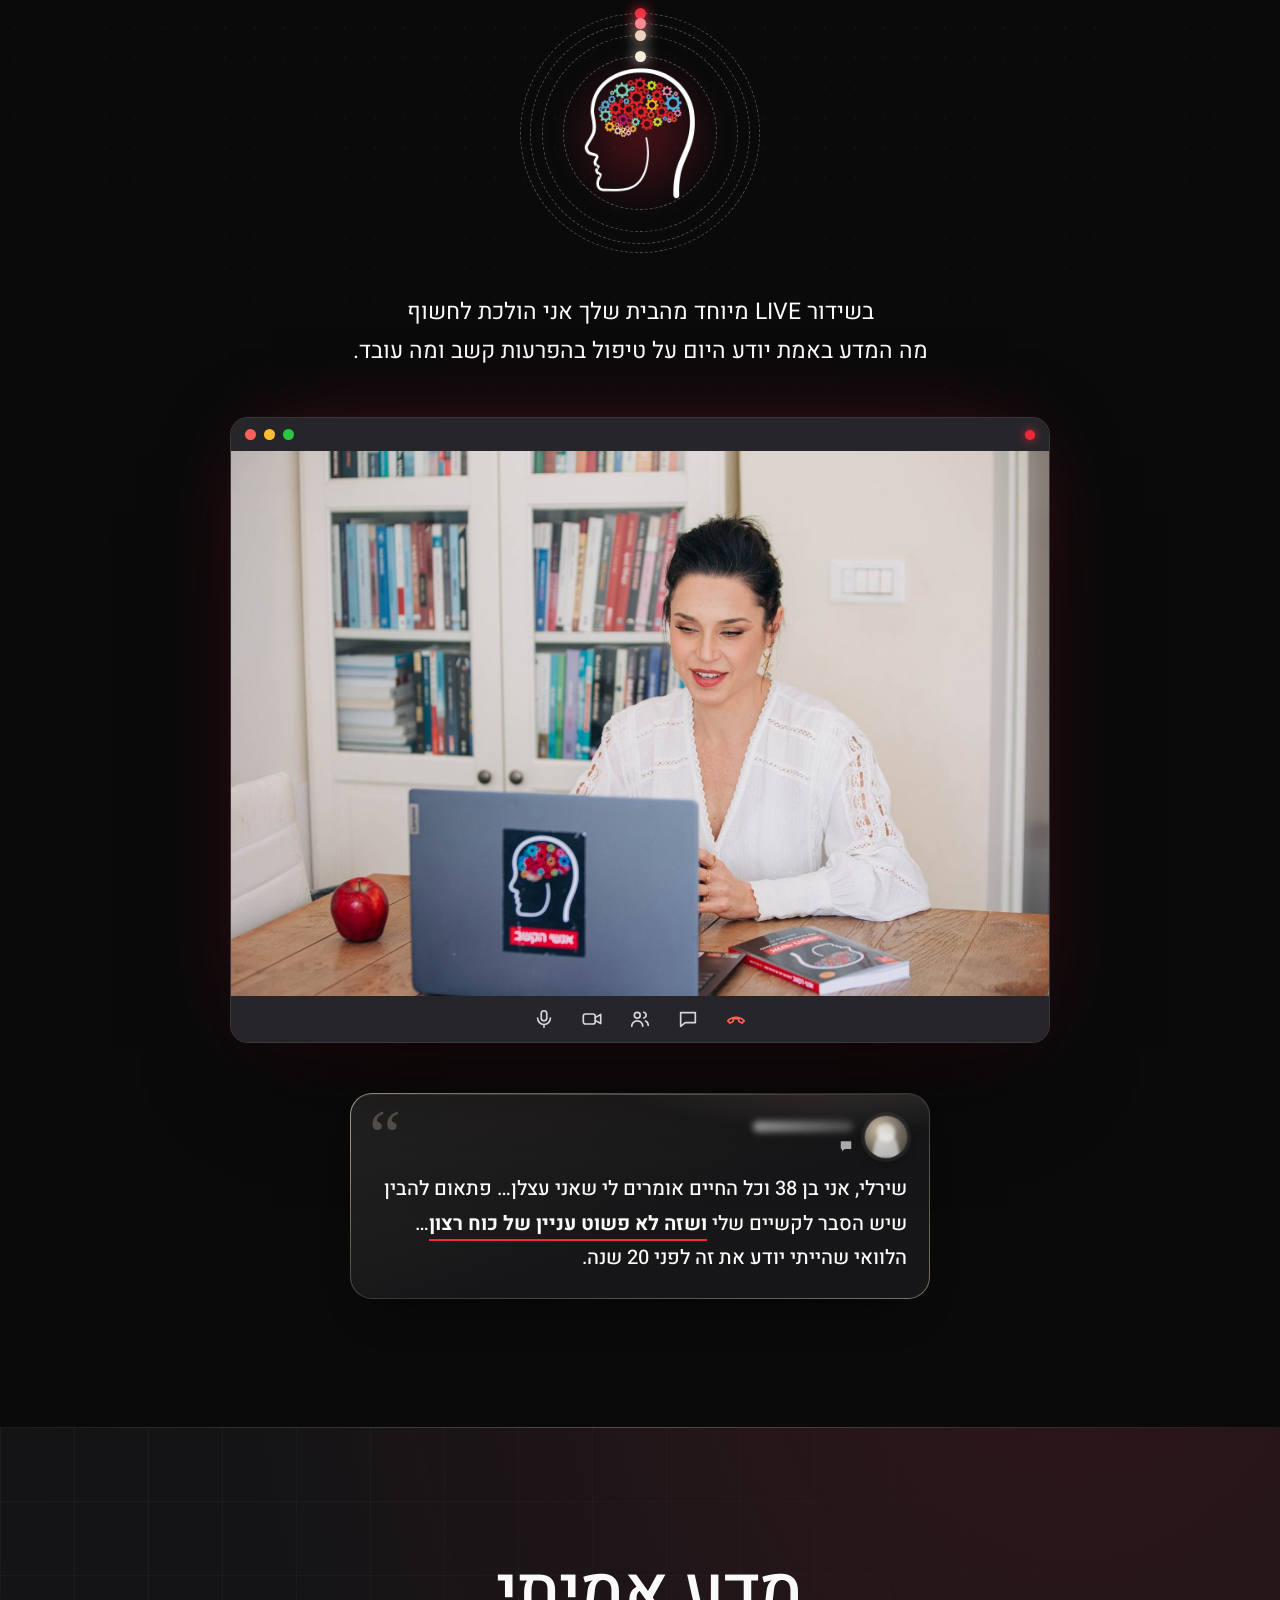
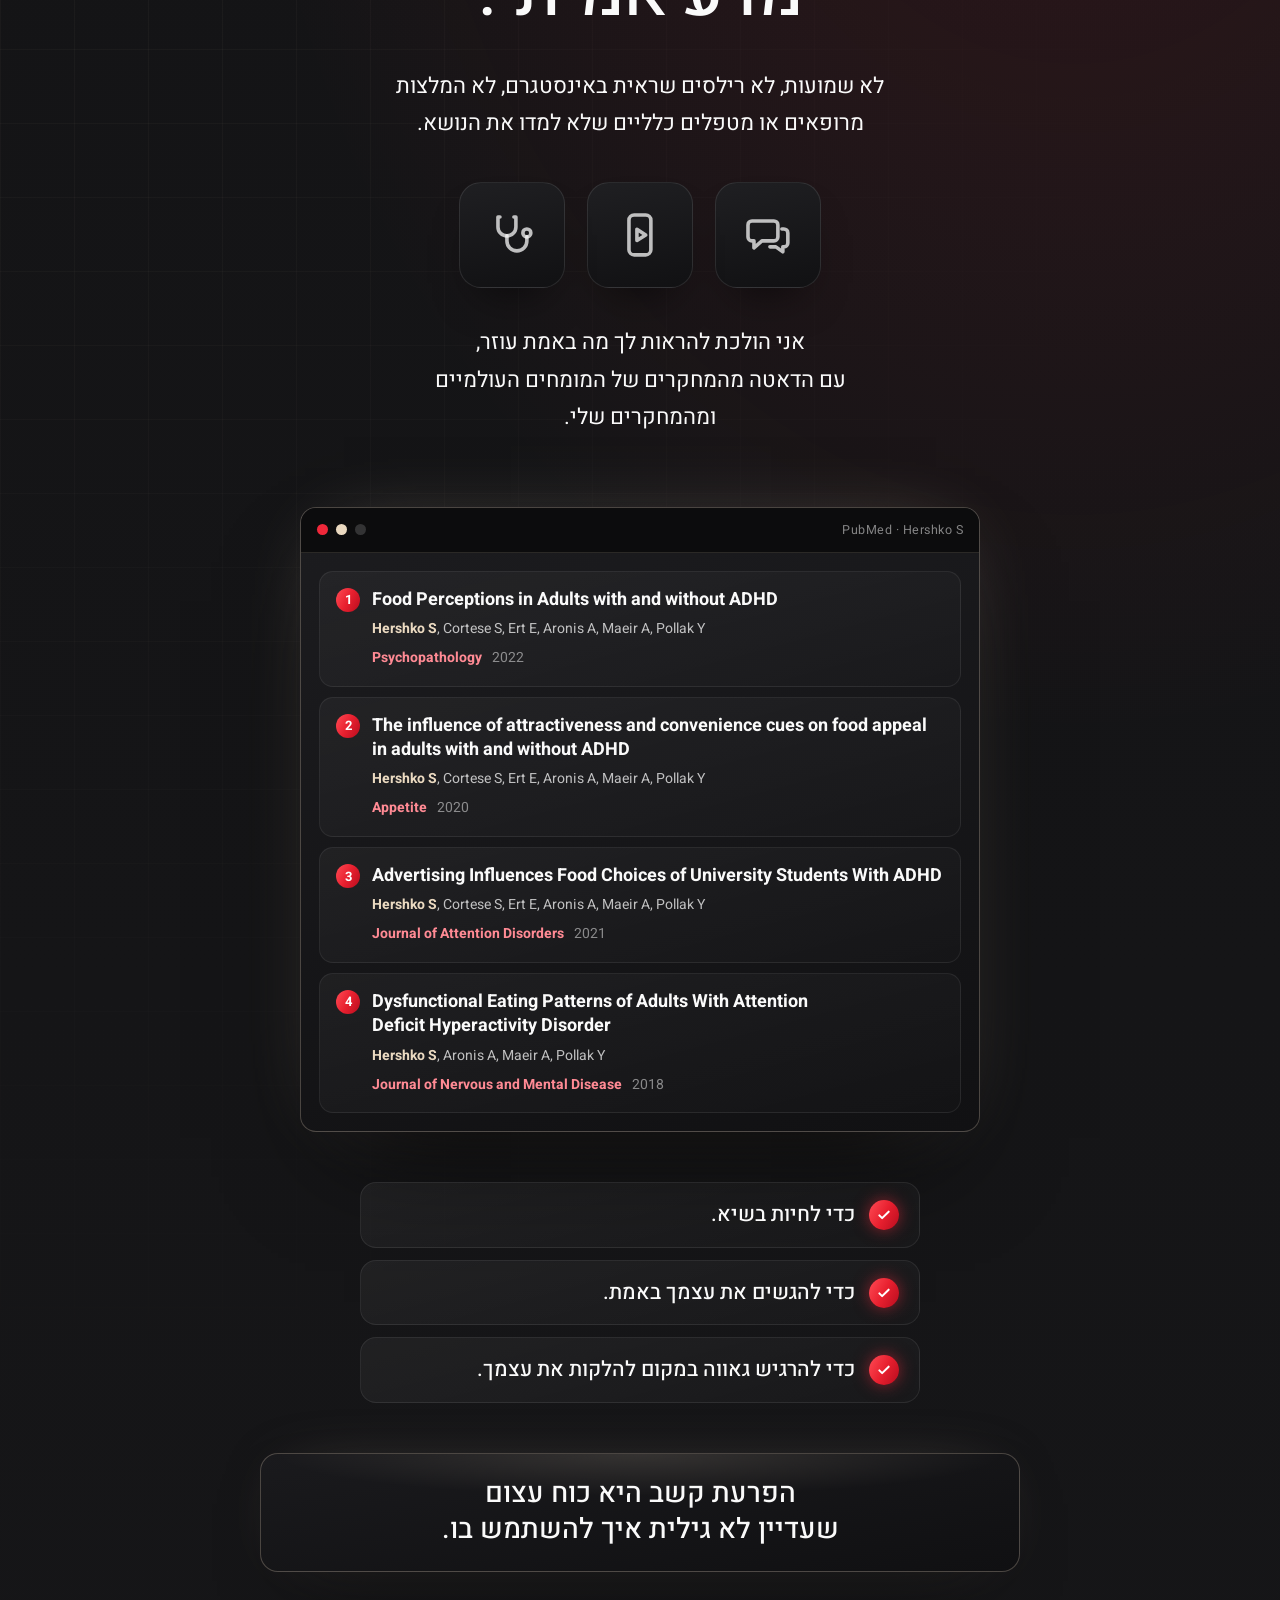
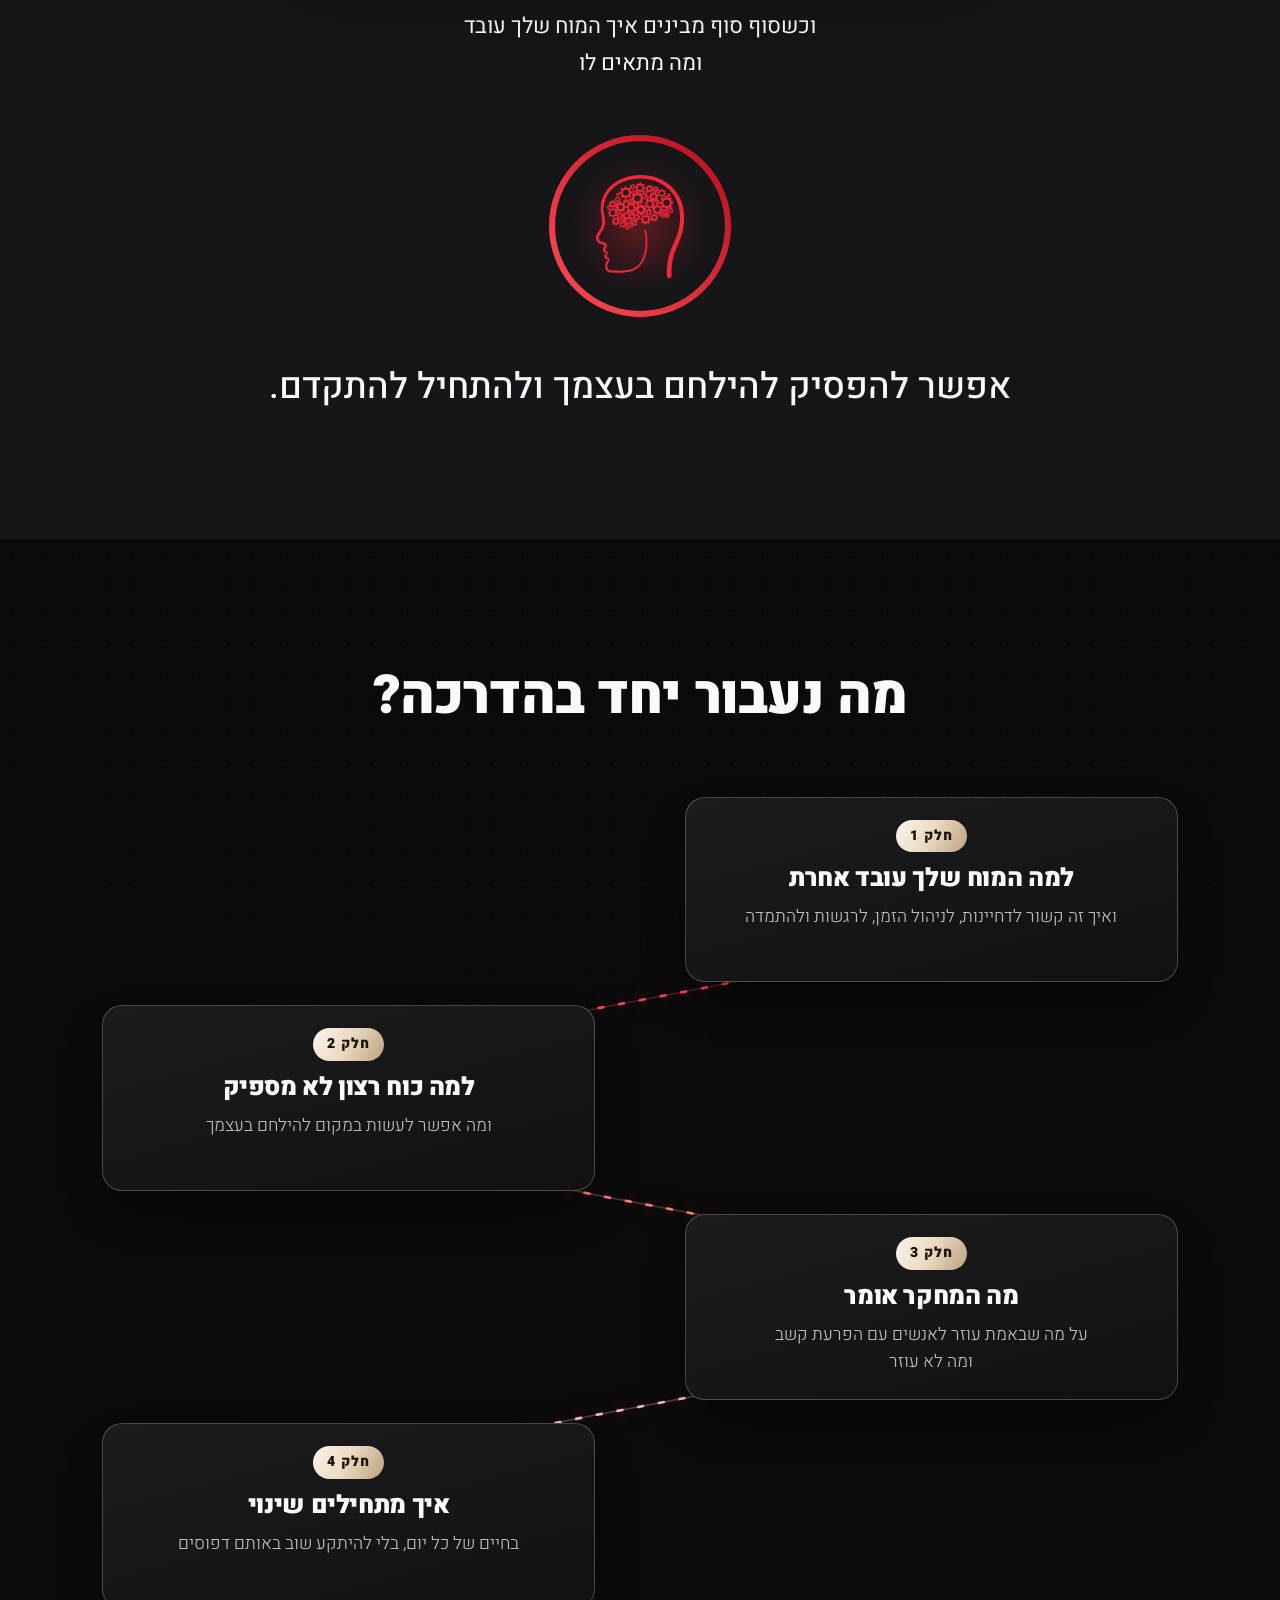
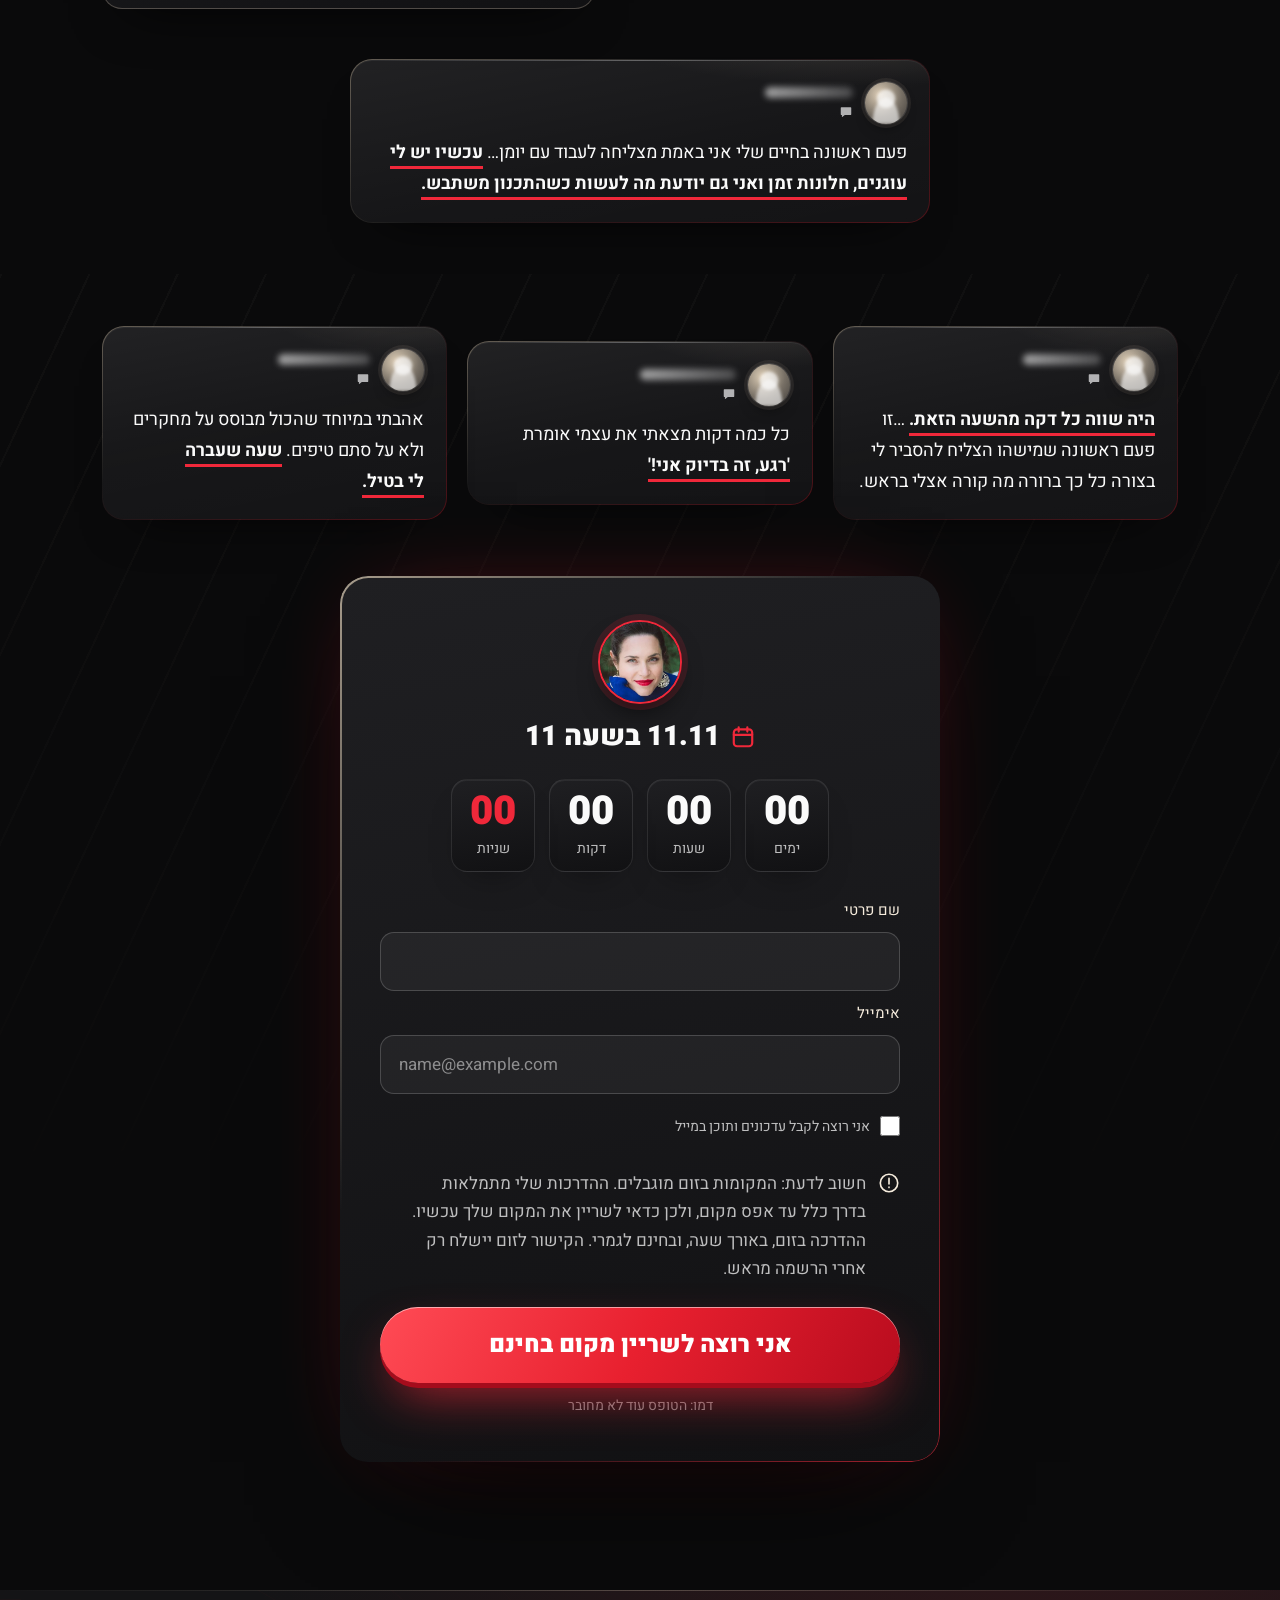
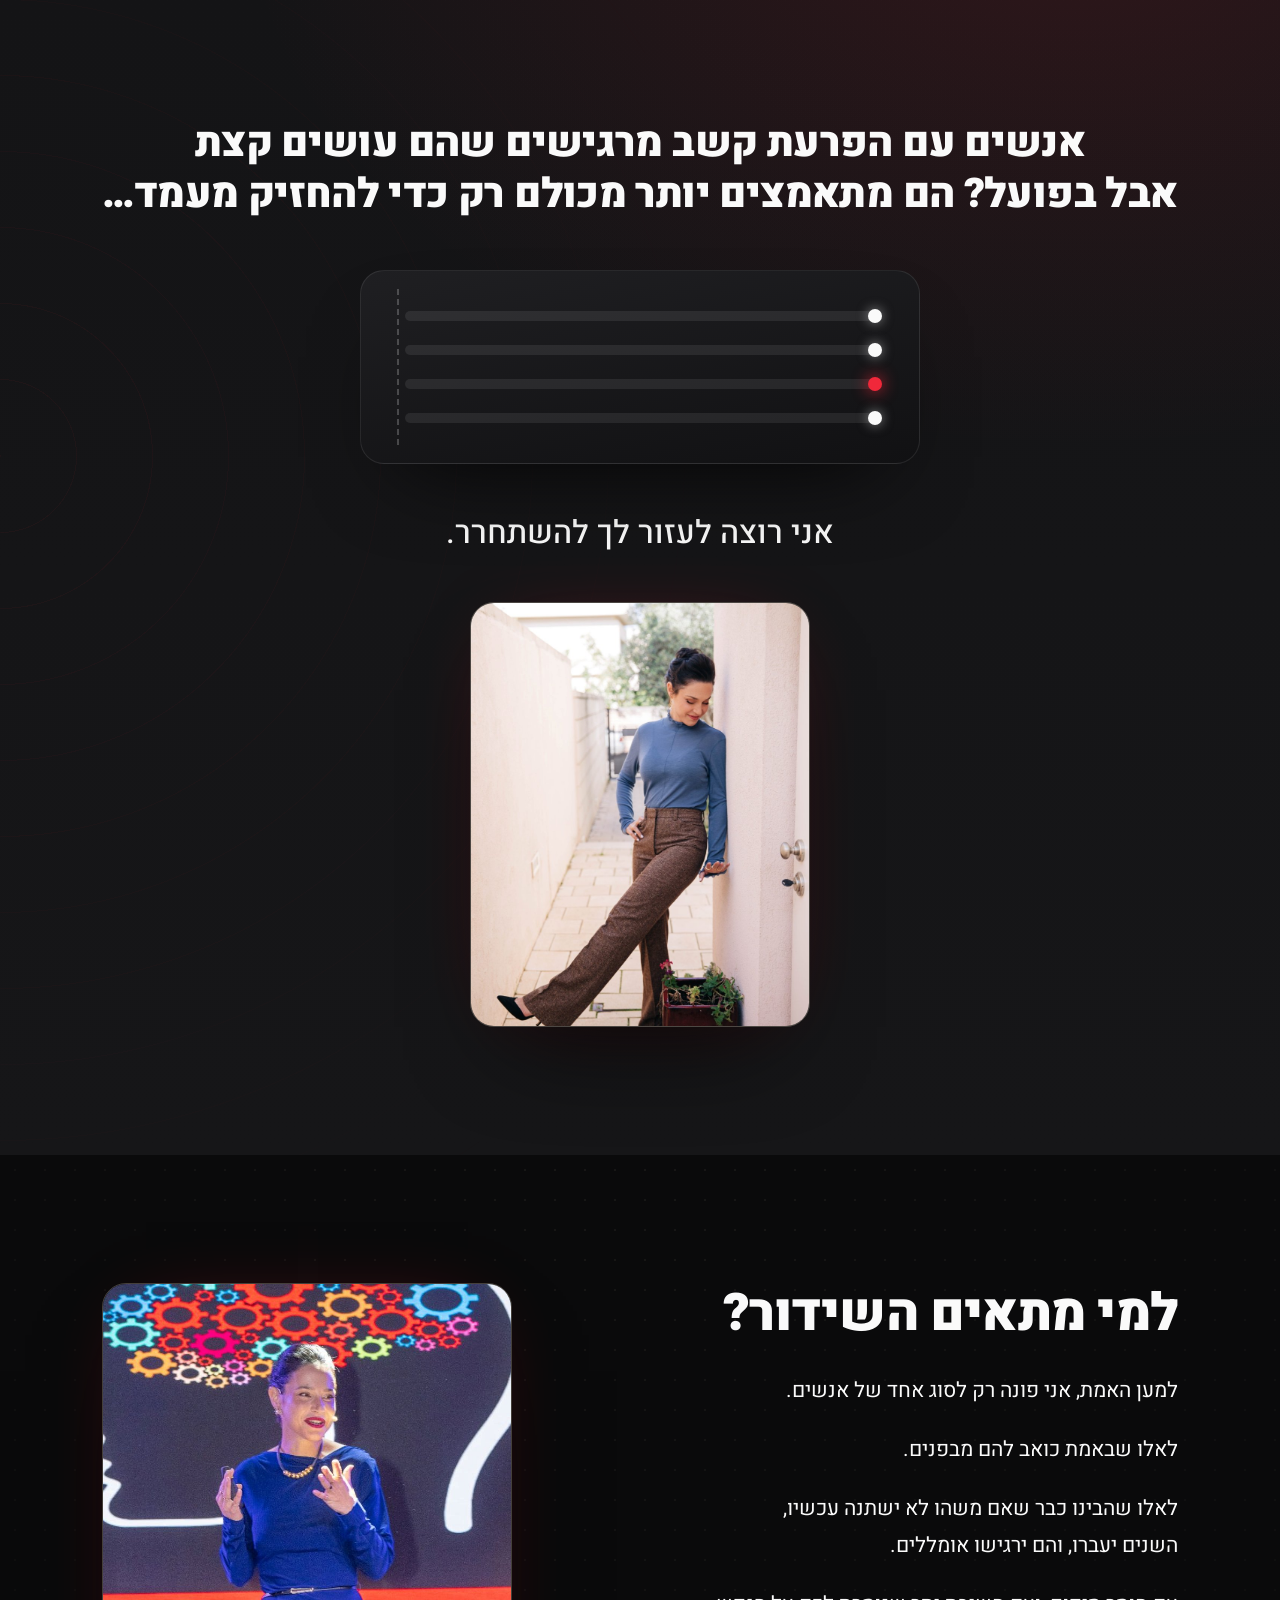
==== commit 2b543d32: "שני הדפים: ראש הלוגו פונה שמאלה, ופסקת המחקרים מסתיימת במחקרים שלי (בלי 'וגם מהמחקרים שלי')" ====
--- a/webinar/index.html
+++ b/webinar/index.html
@@ -495,7 +495,7 @@
     <div class="slaps">
       <div class="slaps__brain reveal" aria-hidden="true">
         <span class="rg"></span>
-        <img src="assets/brain-clear.webp" alt="" width="264" height="310" loading="lazy">
+        <img src="assets/brain-left.png" alt="" width="264" height="310" loading="lazy">
       </div>
       <p class="note n1 reveal" style="--r:-2.4deg">האשמת את עצמך בעצלנות</p>
       <p class="note n2 reveal" data-d="1" style="--r:1.8deg">ידעת להתחיל, אבל לא לסיים</p>
@@ -585,7 +585,7 @@
       <span class="orb" style="--in:9%;--t:7s;--dir:reverse;--c:var(--a2)"><i></i></span>
       <span class="orb" style="--in:18%;--t:17s;--dir:normal;--c:var(--a2-soft)"><i></i></span>
       <span class="orb" style="--in:4%;--t:23s;--dir:reverse;--c:var(--a1-soft)"><i></i></span>
-      <img src="assets/brain-clear.webp" alt="" width="264" height="310" loading="lazy">
+      <img src="assets/brain-left.png" alt="" width="264" height="310" loading="lazy">
     </div>
     <p class="news__live reveal">בשידור LIVE מיוחד מהבית שלך אני הולכת לחשוף<br class="br-d"> מה המדע באמת יודע היום על טיפול בהפרעות קשב ומה עובד.</p>
     <figure class="zoomwin reveal">
@@ -613,8 +613,7 @@
       <span style="--d:.6s"><svg viewBox="0 0 24 24"><rect x="6.5" y="2" width="11" height="20" rx="2.6"/><path d="M10.5 9.2v5.6l4.4-2.8z"/></svg><svg class="x" viewBox="0 0 100 100"><path d="M20 20 L80 80 M80 20 L20 80"/></svg></span>
       <span style="--d:1.2s"><svg viewBox="0 0 24 24"><path d="M6 3H5v5a4.5 4.5 0 009 0V3h-1"/><path d="M9.5 12.5v2.5a5 5 0 0010 0v-2"/><circle cx="19.5" cy="11" r="2"/></svg><svg class="x" viewBox="0 0 100 100"><path d="M20 20 L80 80 M80 20 L20 80"/></svg></span>
     </div>
-    <div class="flow"><p class="reveal">אני הולכת להביא את הדאטה מהמחקרים שלי<br class="br-d"> ומהמחקרים של המומחים העולמיים<br class="br-d"> ולהראות לך מה באמת עוזר, לפי המחקר.</p></div>
-    <div class="flow"><p class="reveal">וגם מהמחקרים שלי:</p></div>
+    <div class="flow"><p class="reveal">אני הולכת להראות לך מה באמת עוזר,<br class="br-d"> עם הדאטה מהמחקרים של המומחים העולמיים<br class="br-d"> ומהמחקרים שלי.</p></div>
     <figure class="browser papers-box reveal"><div class="browser__bar"><i></i><i></i><i></i><span class="papers__src">PubMed · Hershko S</span></div>
       <ol class="papers" dir="ltr">
         <li><p class="papers__t">Food Perceptions in Adults with and without ADHD</p><p class="papers__a"><b>Hershko S</b>, Cortese S, Ert E, Aronis A, Maeir A, Pollak Y</p><p class="papers__j"><span>Psychopathology</span>2022</p></li>
--- a/webinar/lp.css
+++ b/webinar/lp.css
@@ -949,7 +949,7 @@
 .step__txt:has(p.balance){max-width:660px}
 .science .statrail p{max-width:560px;margin-inline:auto}
 @media (min-width:900px){.step:has(p.balance){grid-template-columns:1.3fr .7fr;column-gap:64px}}
-.power .brainred{position:absolute;left:50%;top:50%;width:44%;height:52%;transform:translate(-50%,-50%);background:var(--a1);-webkit-mask:url(assets/brain-clear.webp) center/contain no-repeat;mask:url(assets/brain-clear.webp) center/contain no-repeat;filter:drop-shadow(0 0 14px rgba(var(--a1-rgb),.9))}
+.power .brainred{position:absolute;left:50%;top:50%;width:44%;height:52%;transform:translate(-50%,-50%);background:var(--a1);-webkit-mask:url(assets/brain-left.png) center/contain no-repeat;mask:url(assets/brain-left.png) center/contain no-repeat;filter:drop-shadow(0 0 14px rgba(var(--a1-rgb),.9))}
 .about__photo img[src*="black-jacket"]{object-position:50% 30%}
 .poster{background:#1b1b1b}
 /* self-blame: the colourful brain slowly loses its colour (instead of the red crack) */
@@ -1014,3 +1014,19 @@
 .talkvid__sound svg{width:20px;height:20px;fill:none;stroke:var(--a1);stroke-width:2;stroke-linecap:round;stroke-linejoin:round}
 .talkvid__sound:hover{background:rgba(var(--a1-rgb),.9)}
 .talkvid__sound:hover svg{stroke:#fff}
+.talkvid__sound{left:auto;right:12px;top:12px;bottom:auto;transform:none;padding:8px 14px;font-size:14px}
+/* ===== parents page (horim.html) ===== */
+.vz.duo .duo__big{fill:rgba(var(--a2-rgb),.85)}
+.vz.duo .duo__small{fill:var(--a1)}
+.vz.duo .duo__heart{fill:var(--a1-soft);transform-origin:118px 50px;animation:duoBeat 1.6s ease-in-out infinite}
+@keyframes duoBeat{0%,100%{transform:scale(1)}50%{transform:scale(1.18)}}
+@media (prefers-reduced-motion:reduce){.vz.duo .duo__heart{animation:none}}
+.self .said--2{margin-top:clamp(40px,6vw,64px)}
+.self .heard--q b{color:var(--a1);font-weight:700}
+.self .pf-solo{margin-top:clamp(26px,4vw,40px)}
+.pf-row.pf-row--two{grid-template-columns:repeat(auto-fit,minmax(min(100%,320px),1fr));max-width:820px}
+.stats{text-align:center}
+.final .ps{max-width:640px;margin:clamp(26px,4vw,40px) auto 0;text-align:center;font-weight:300;font-size:clamp(16px,1.8vw,18px);line-height:1.6;color:var(--t-mid);text-wrap:balance}
+.who .pf-solo{margin-top:clamp(26px,4vw,40px)}
+/* parents page: a long headline, smaller and balanced */
+html body .hero h1.h1--long{font-size:clamp(25px,3.6vw,40px);line-height:1.18;text-wrap:balance}
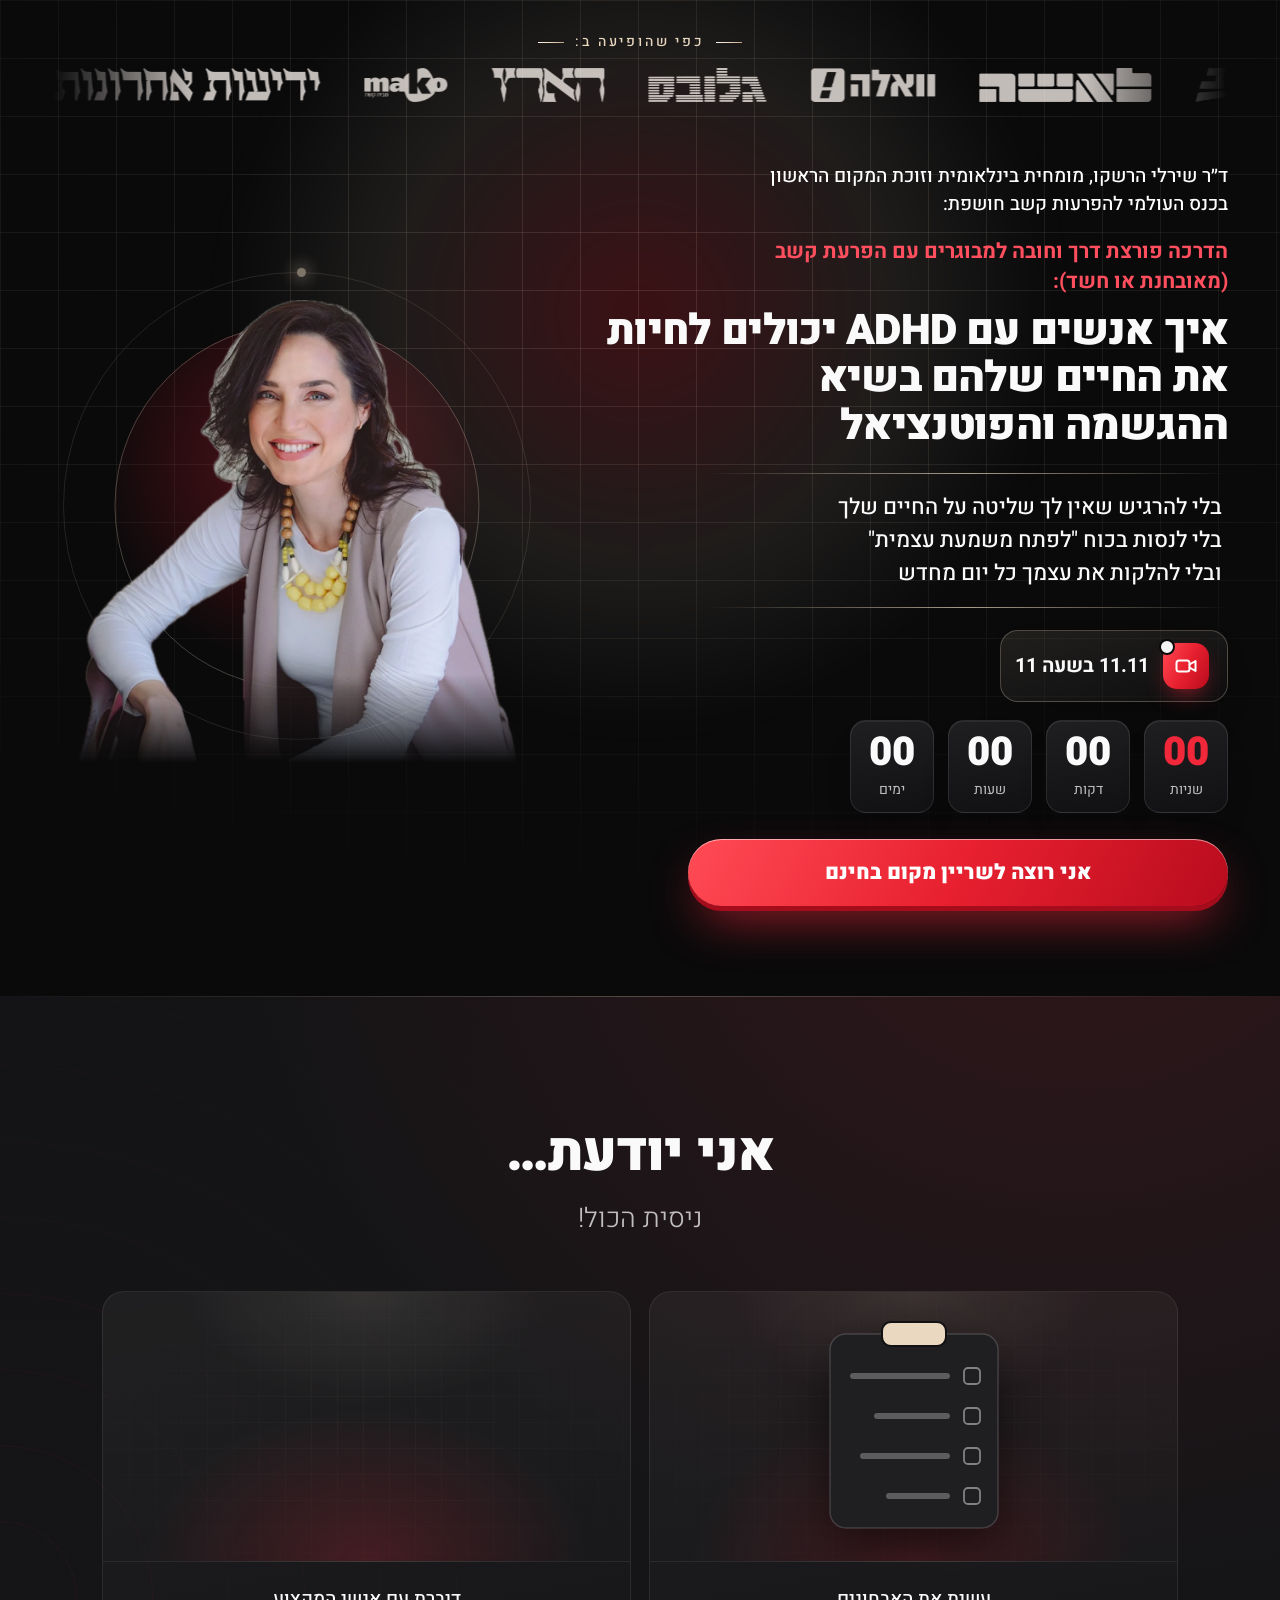
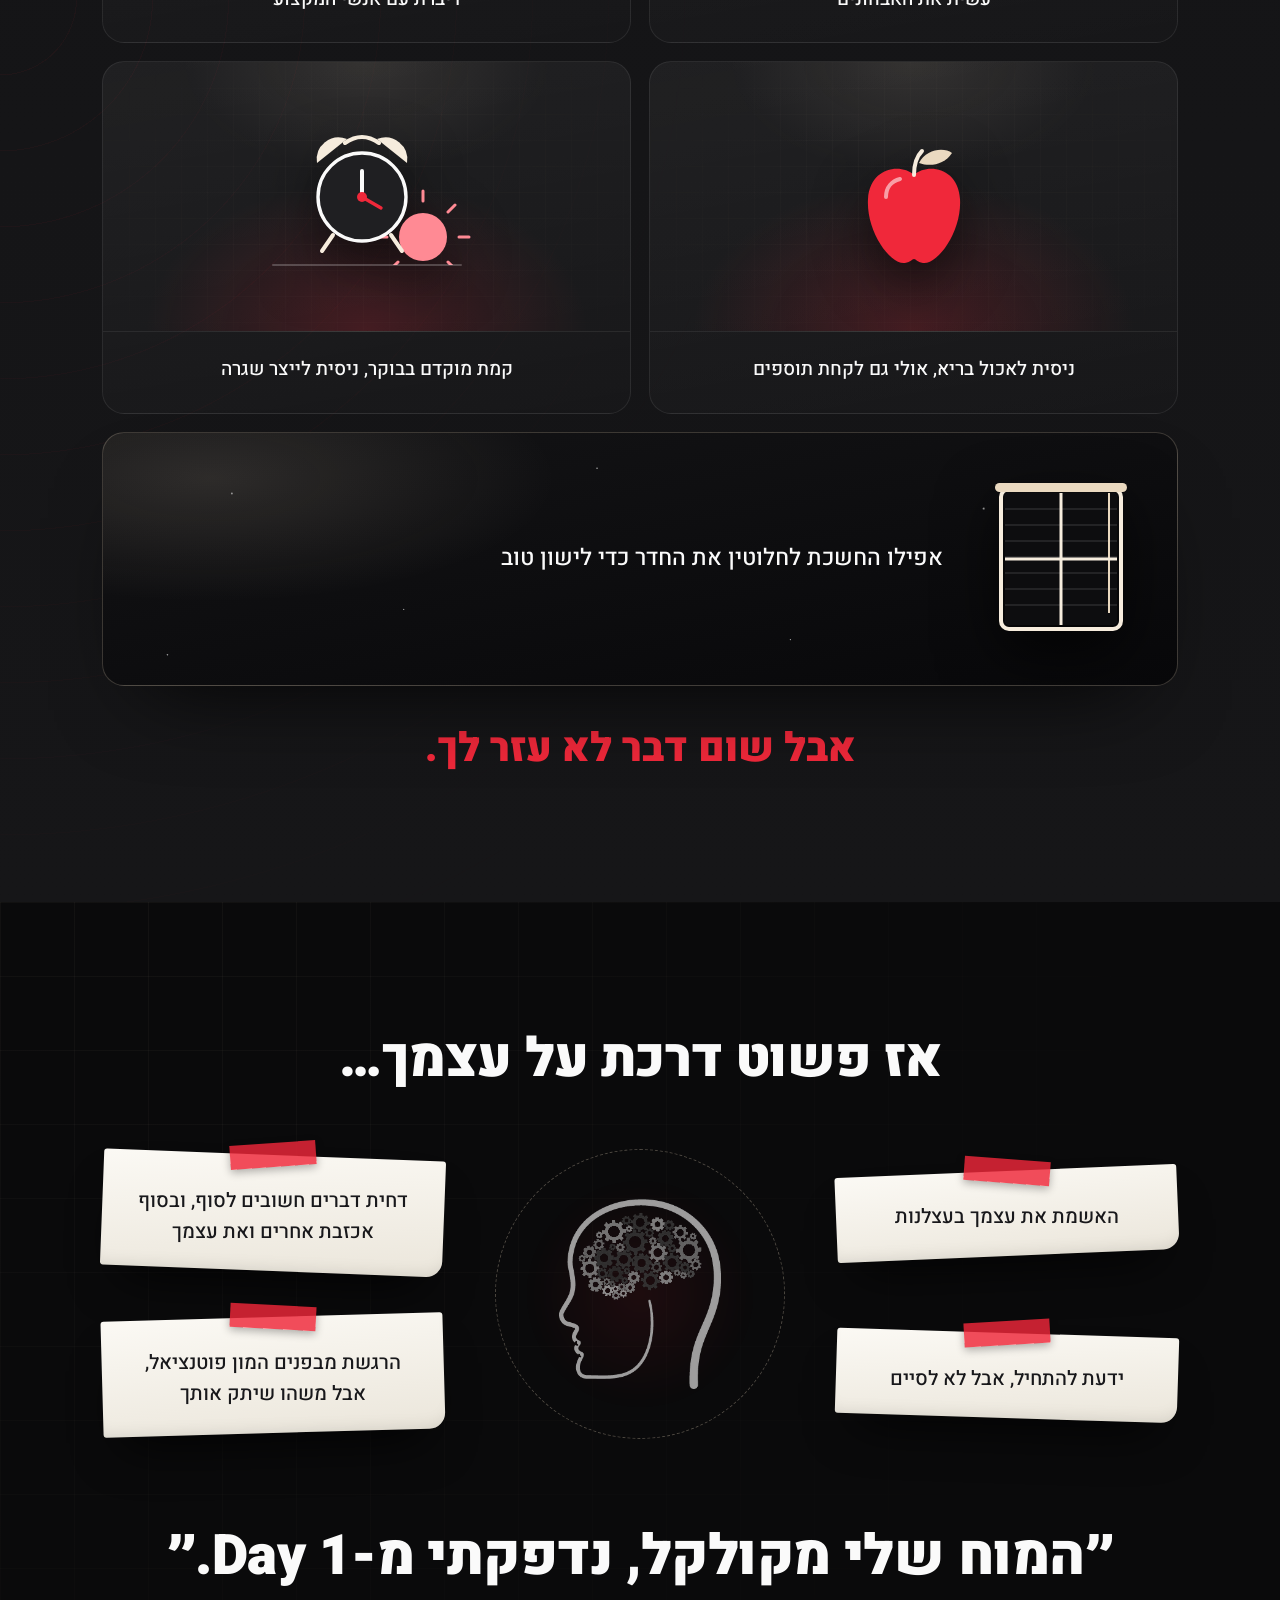
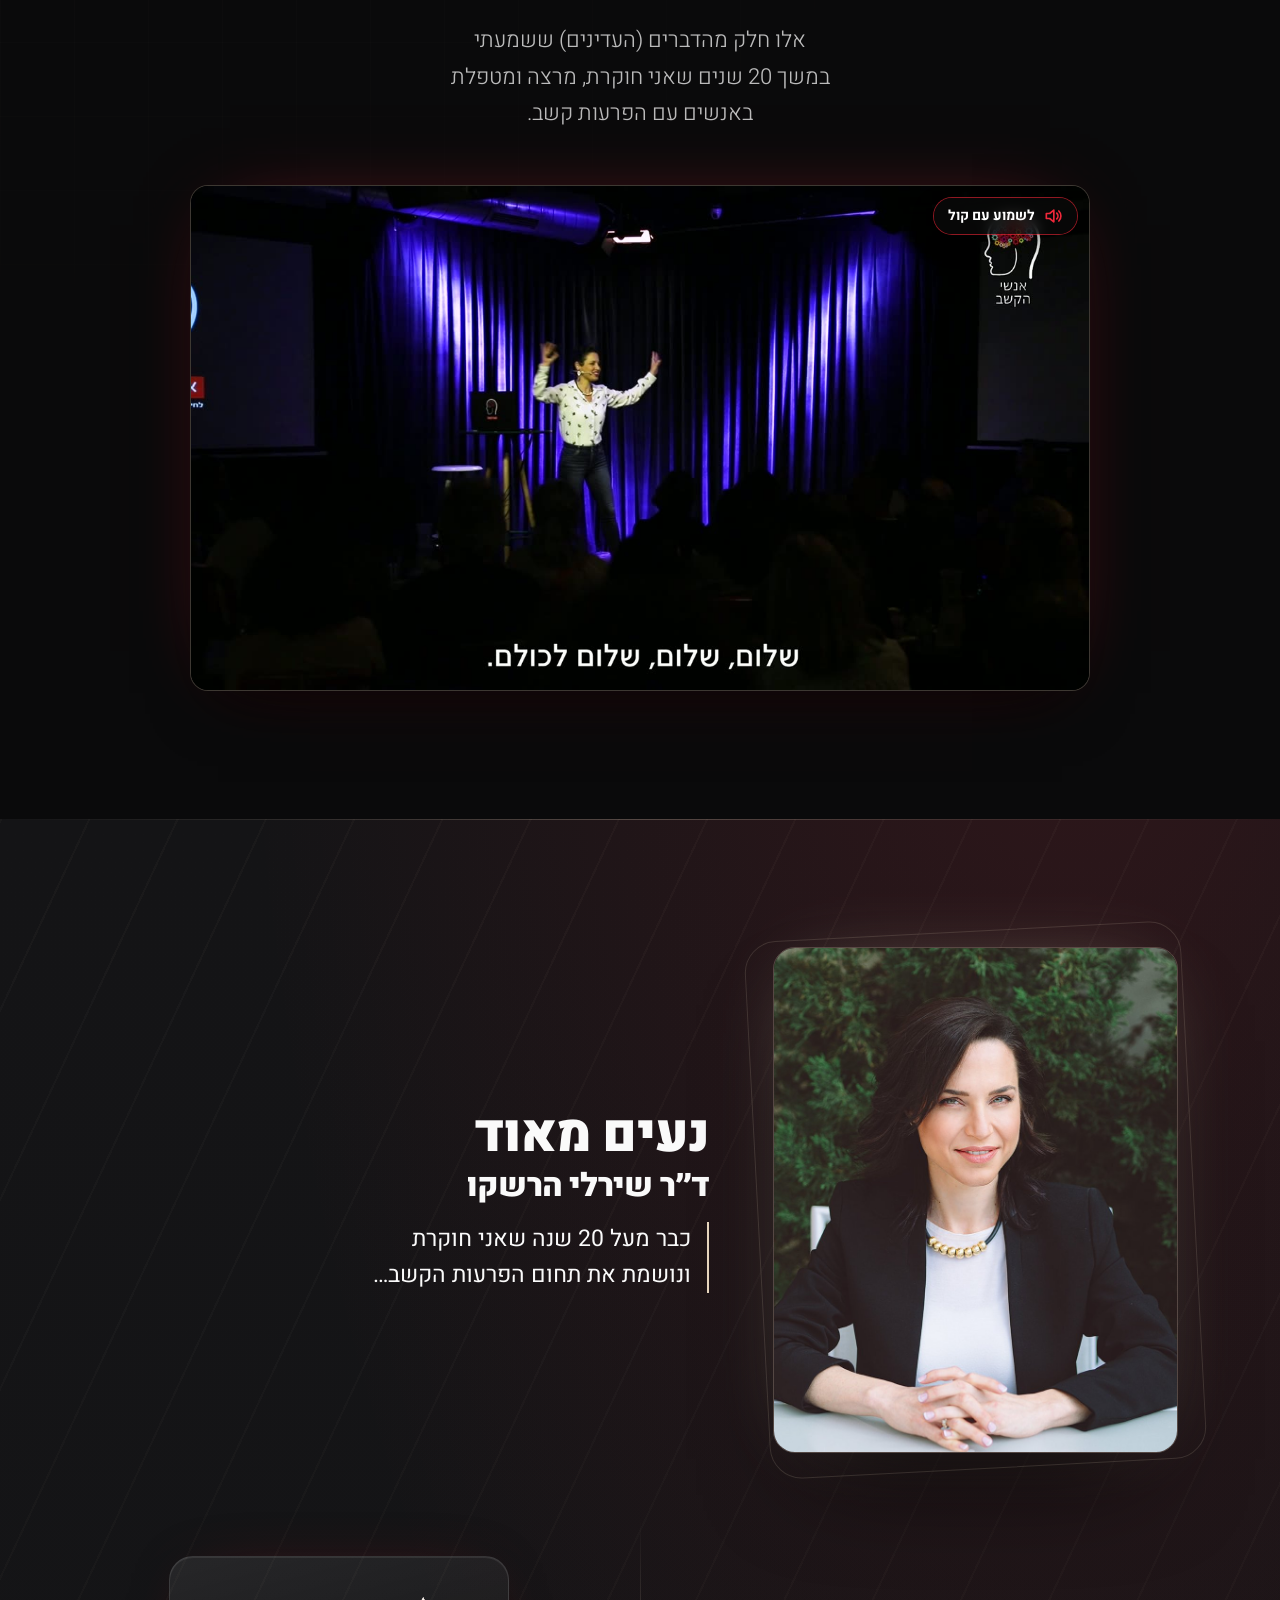
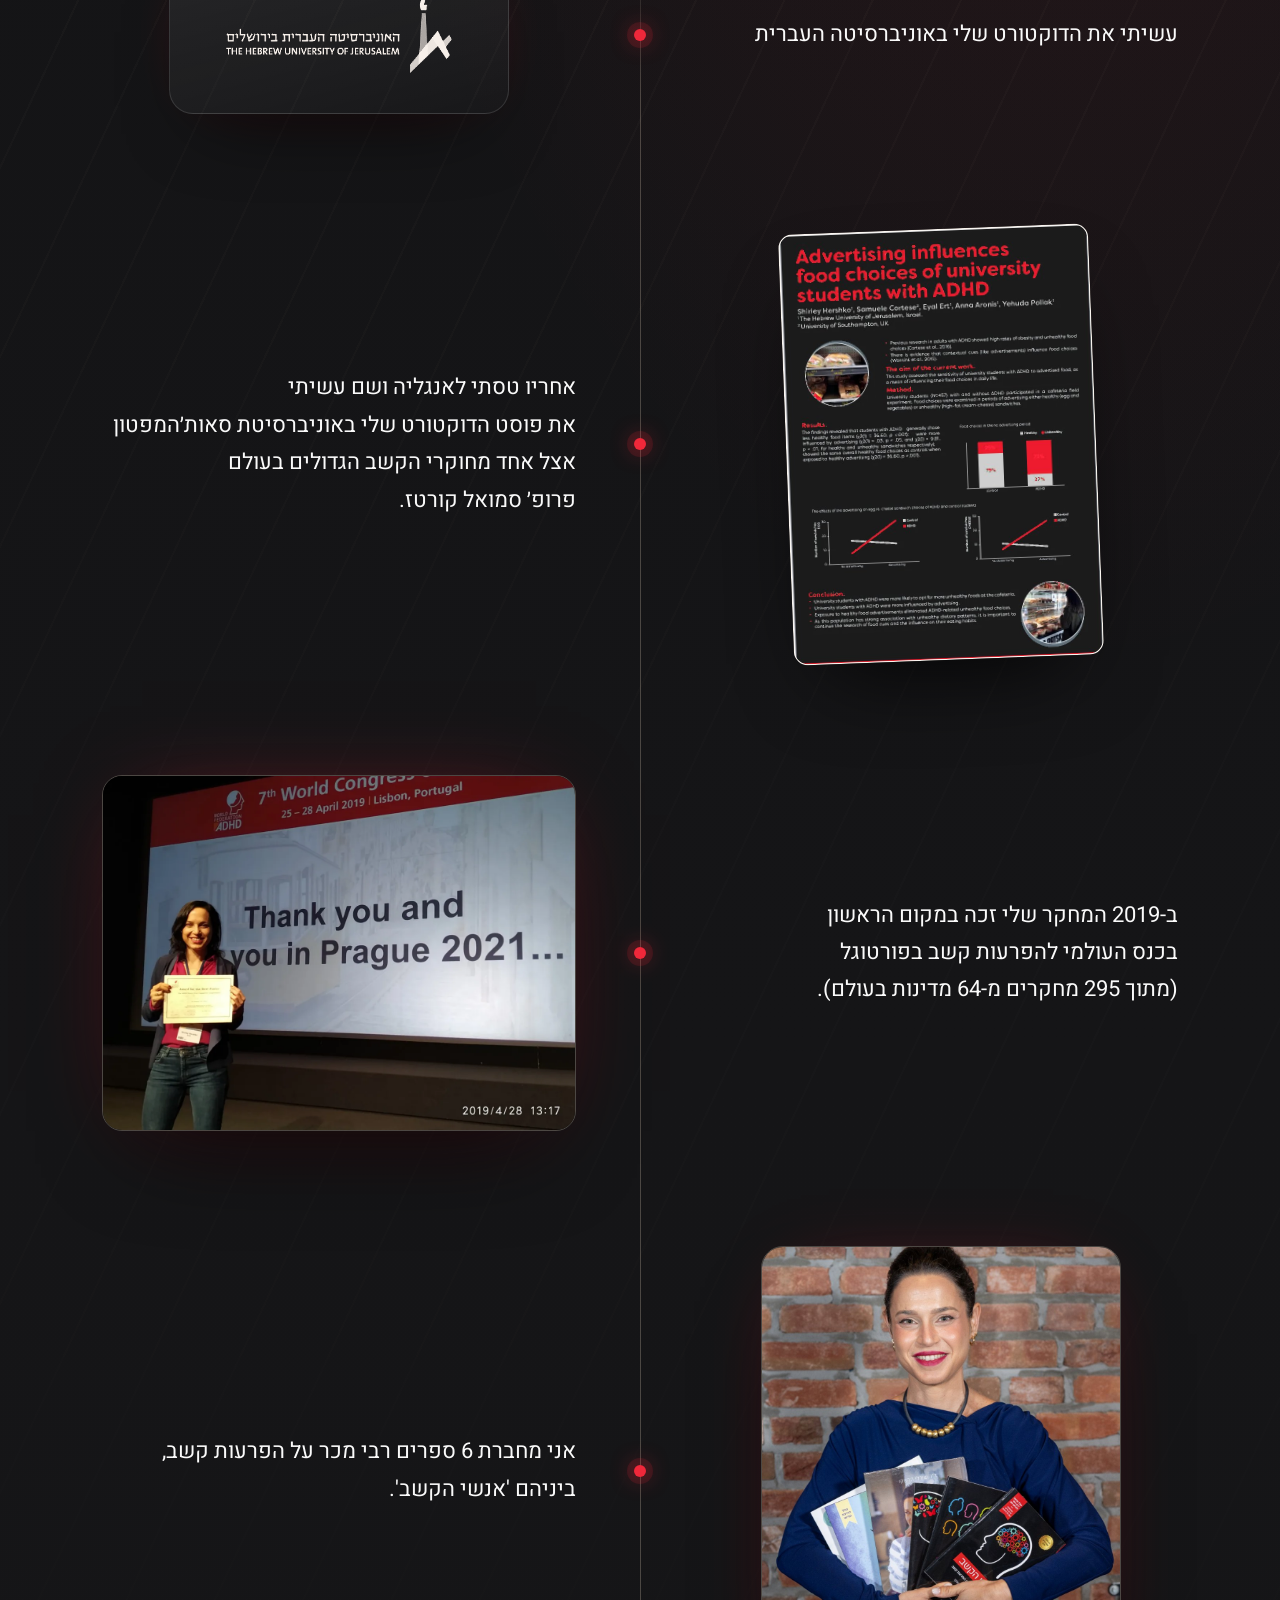
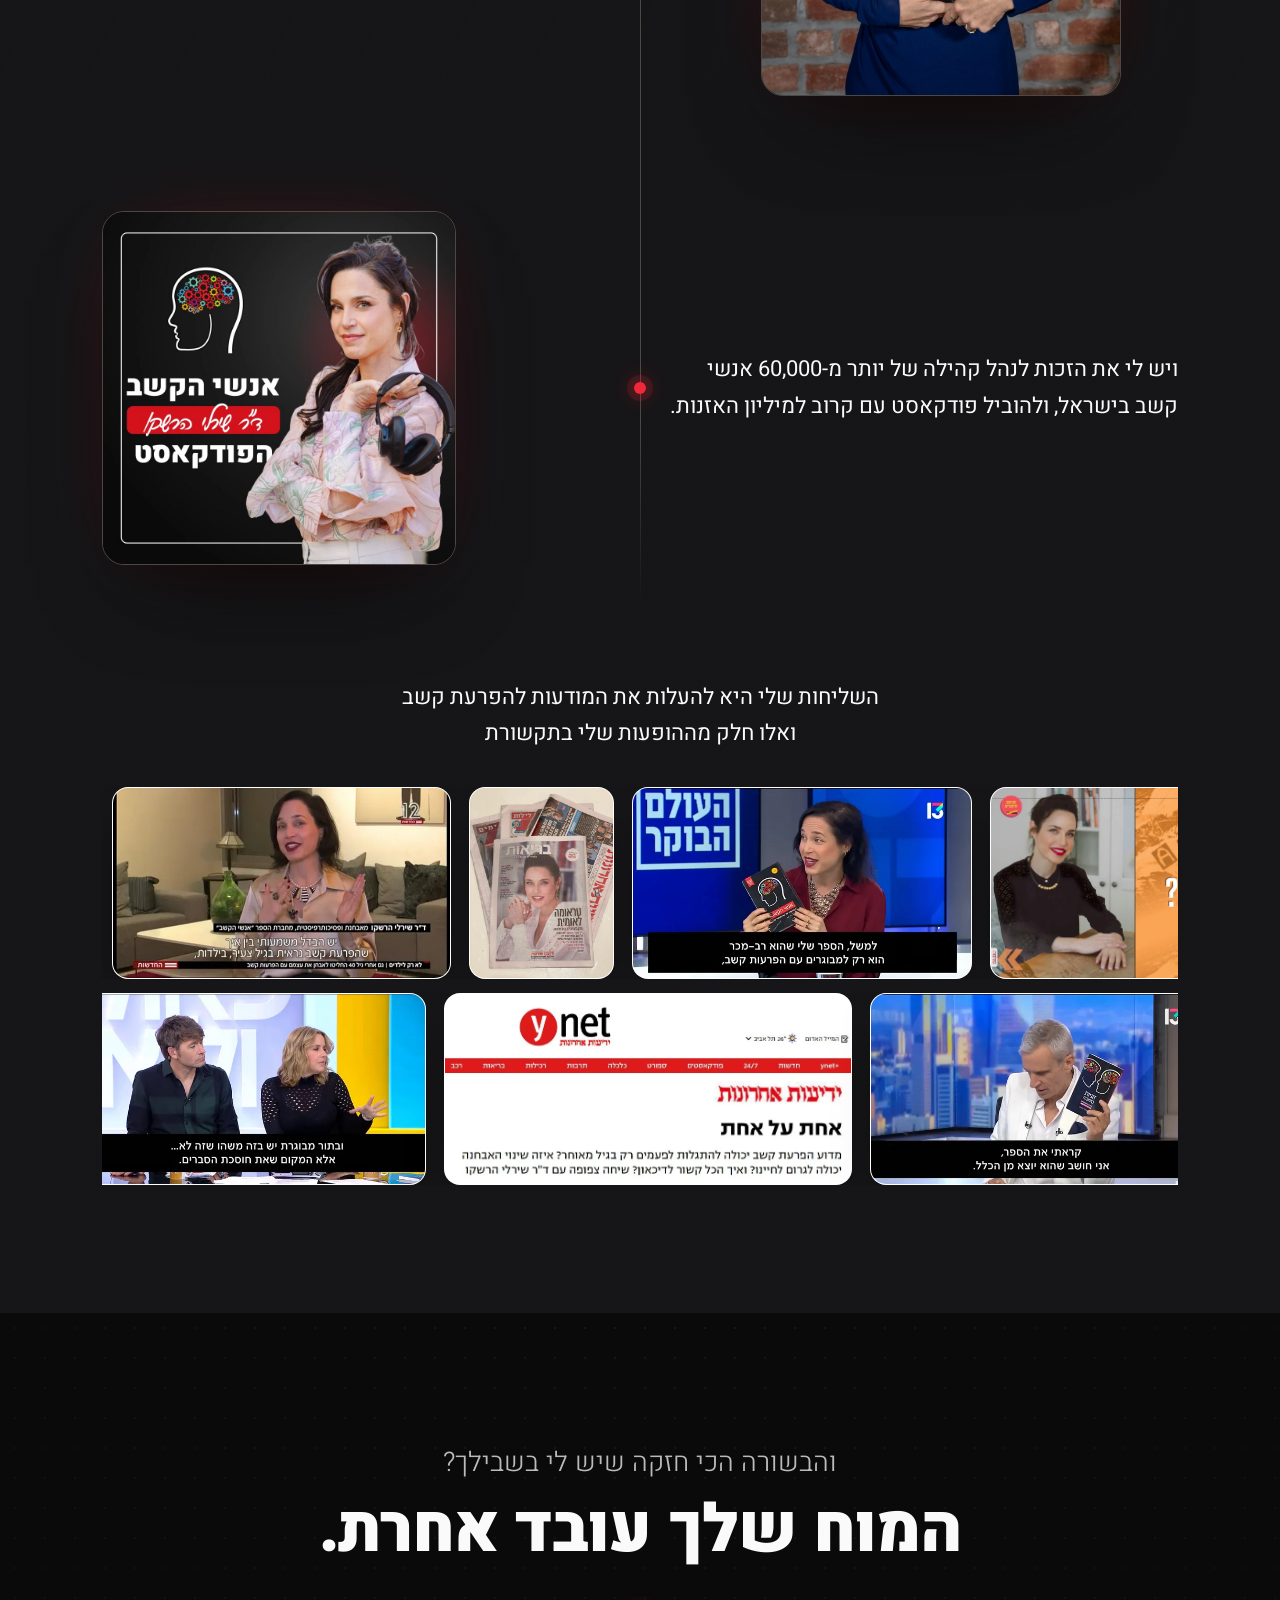
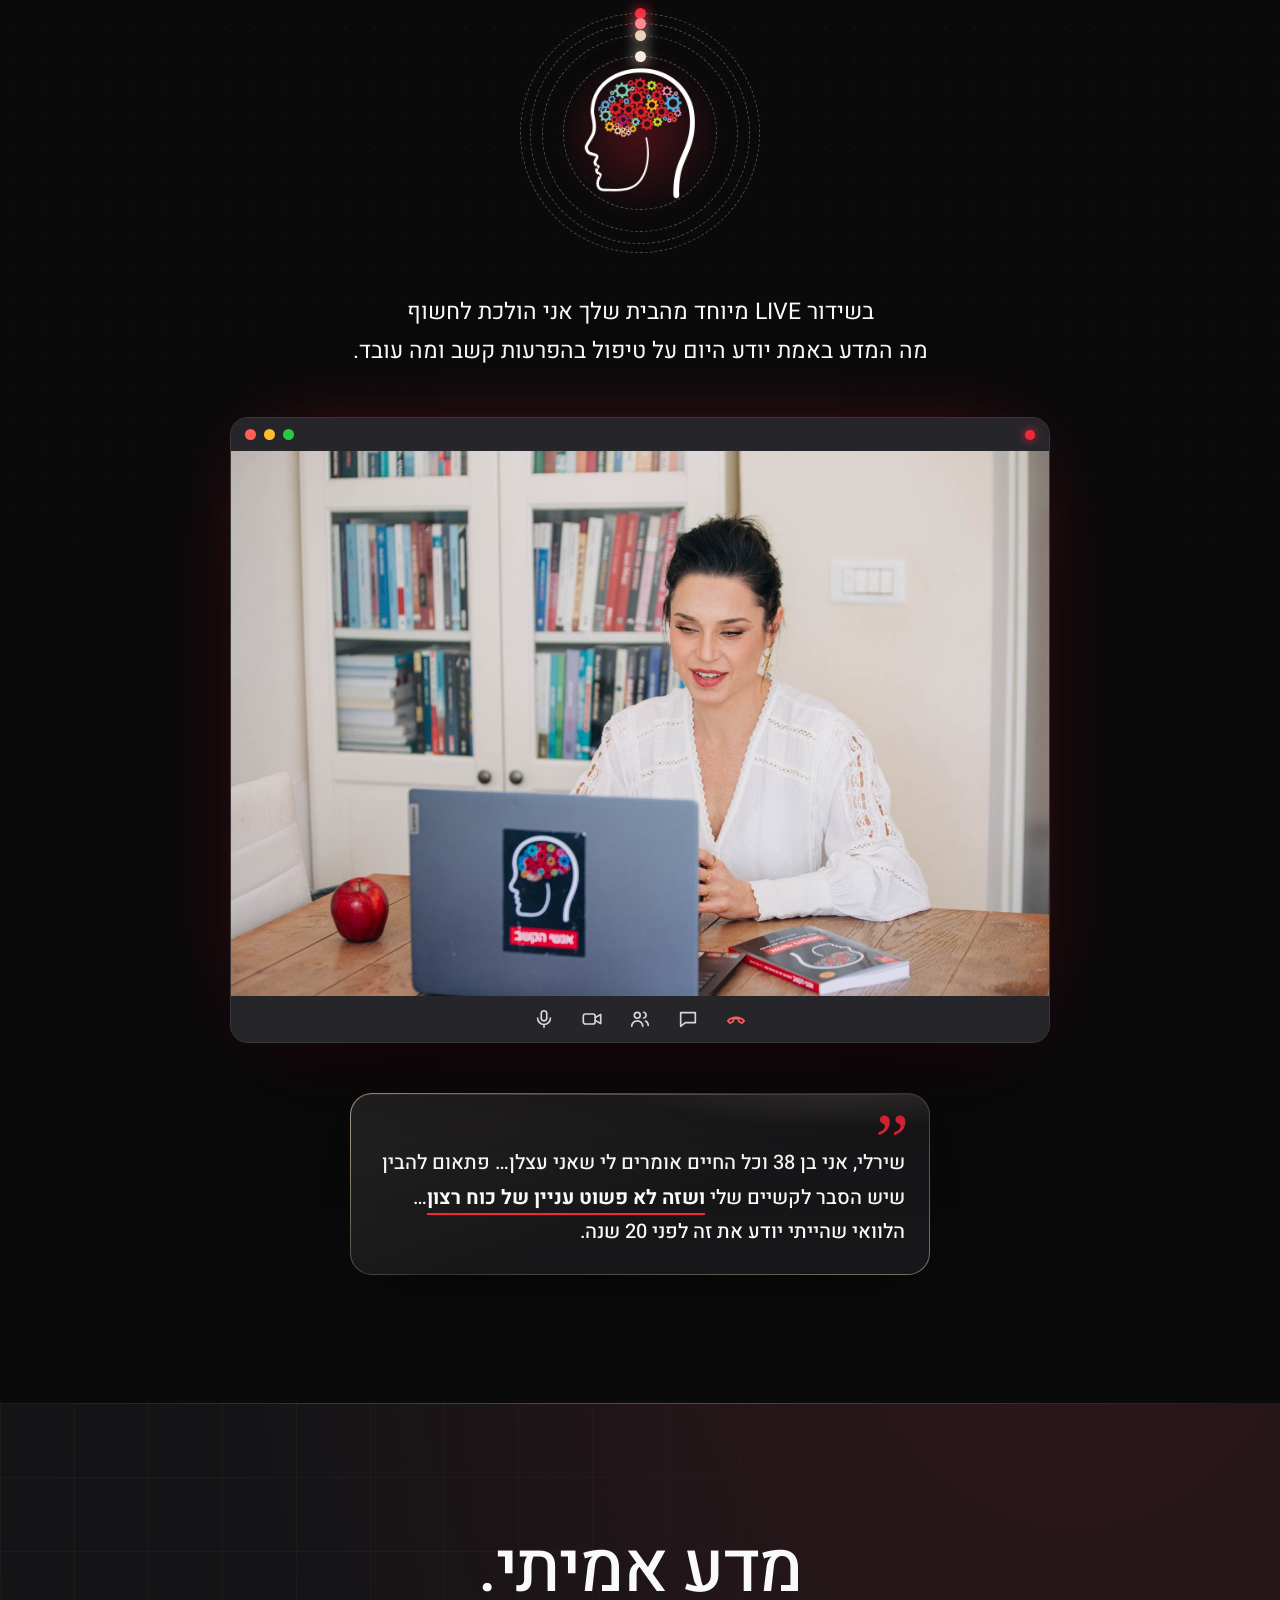
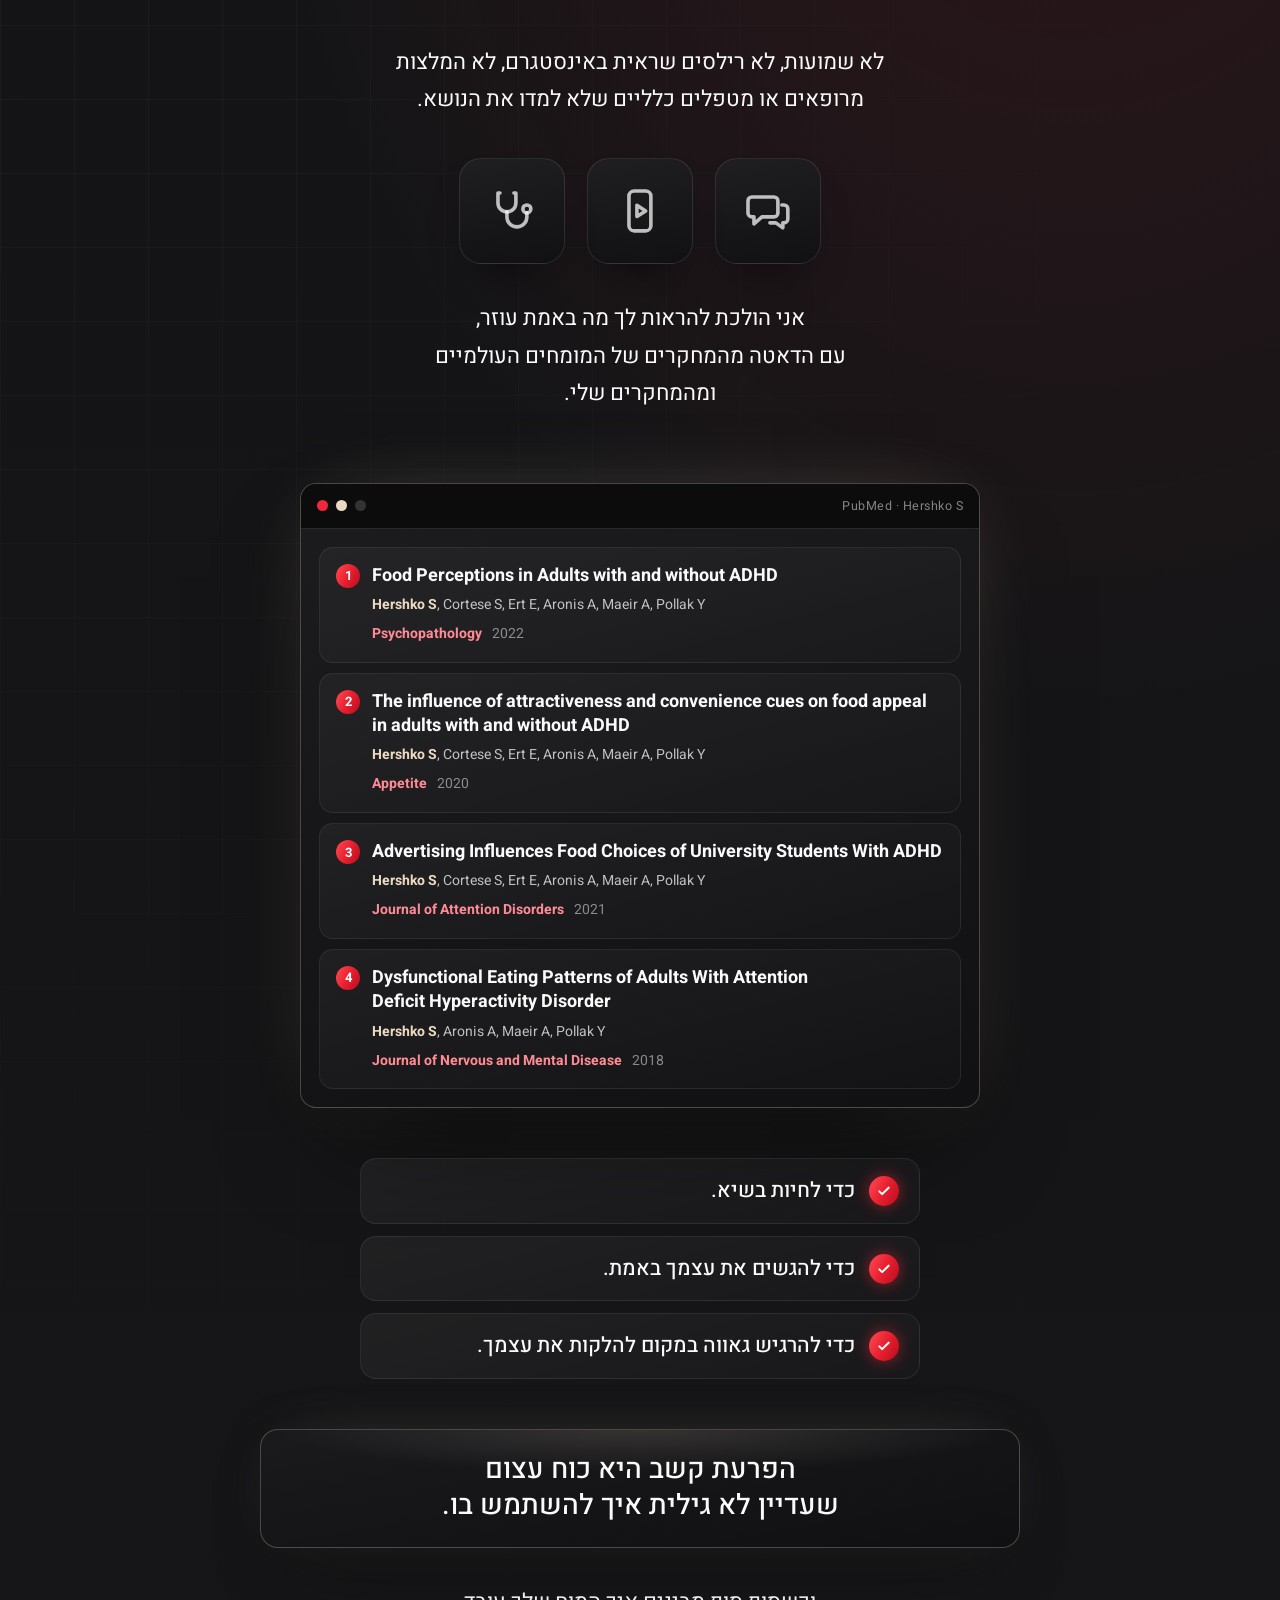
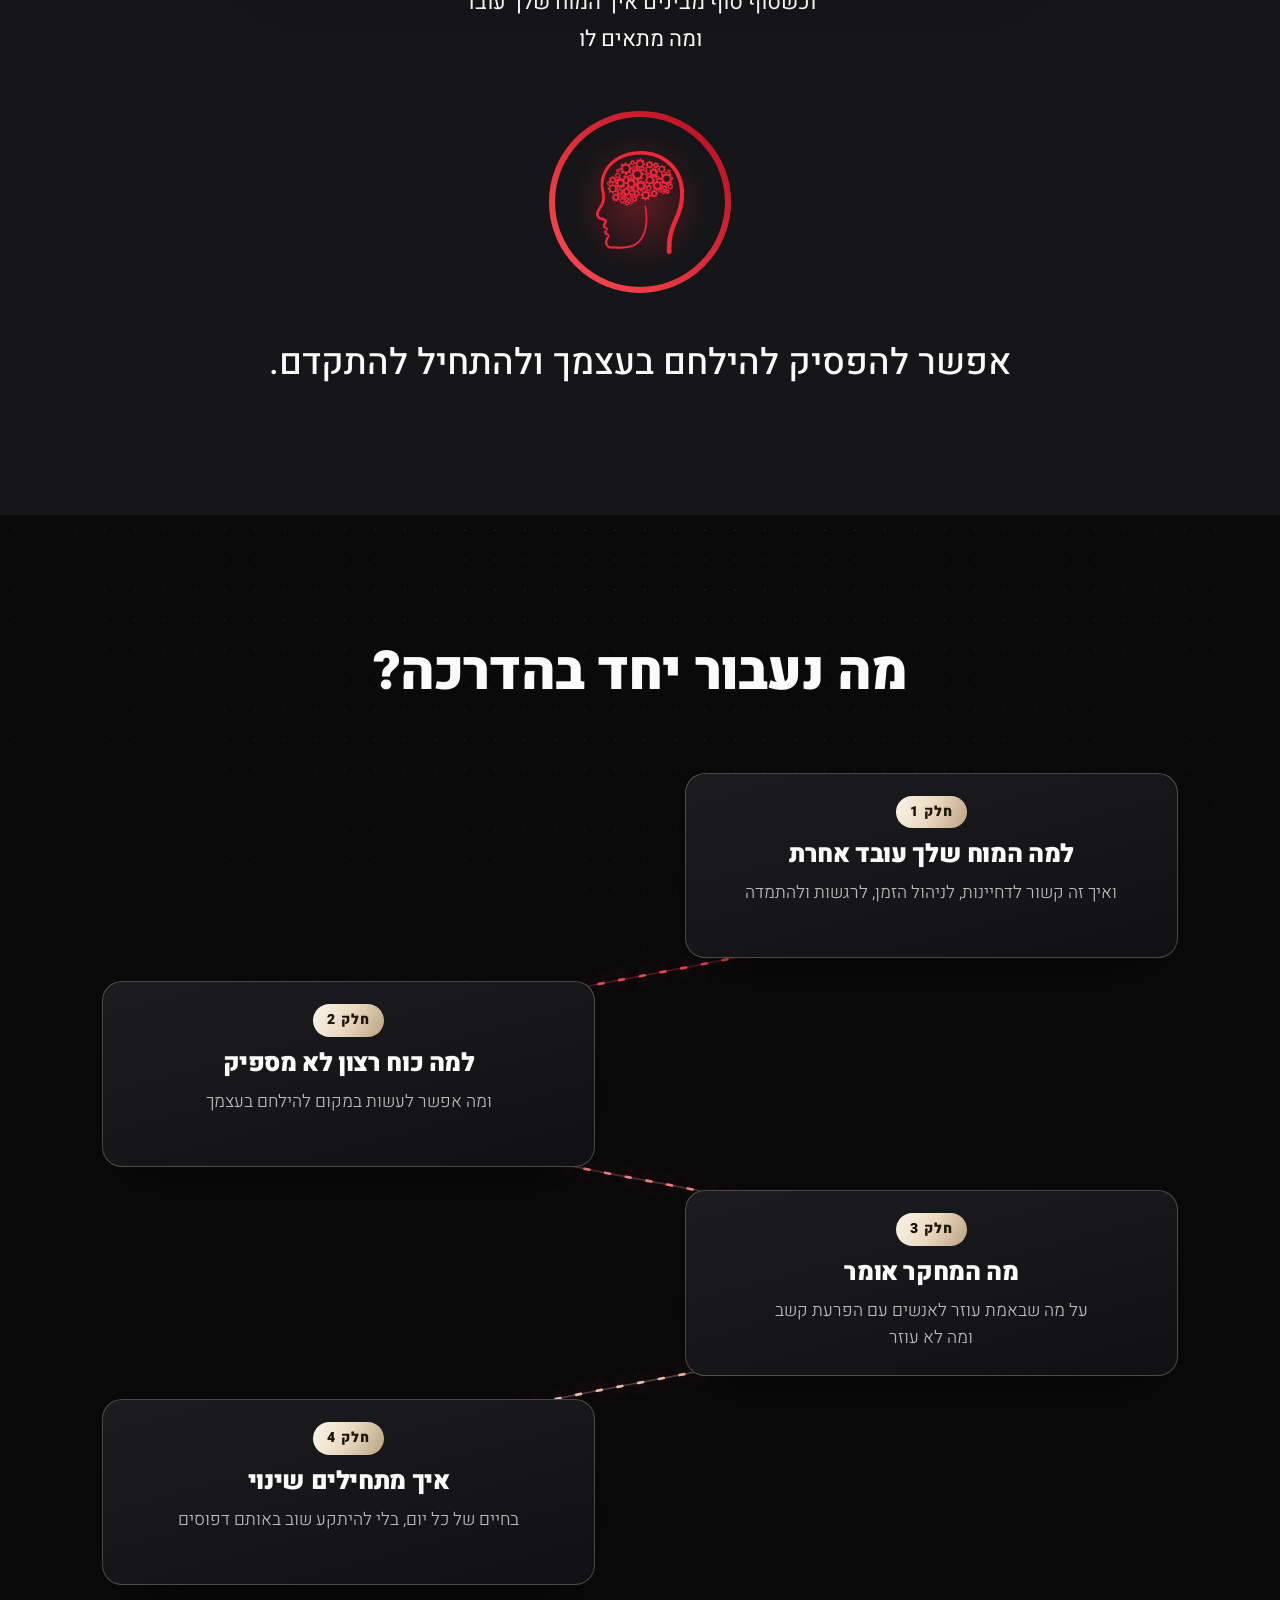
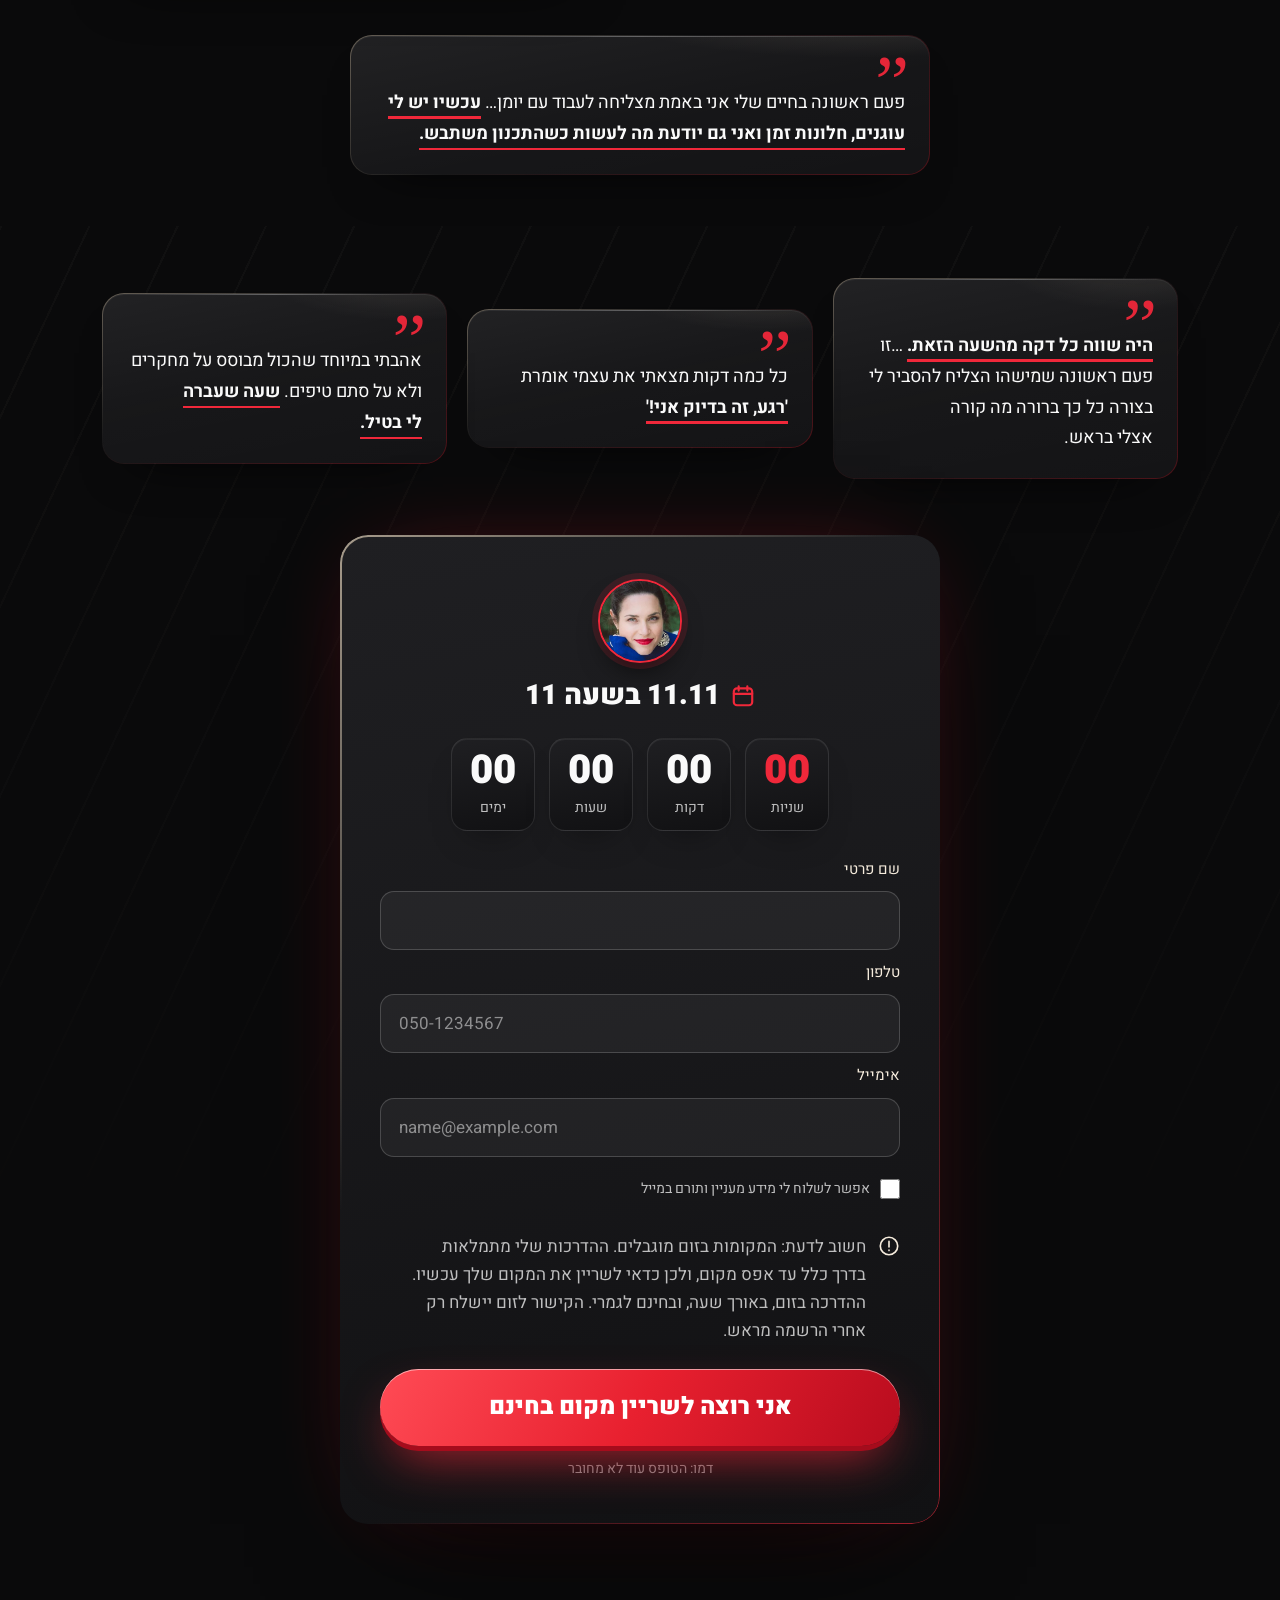
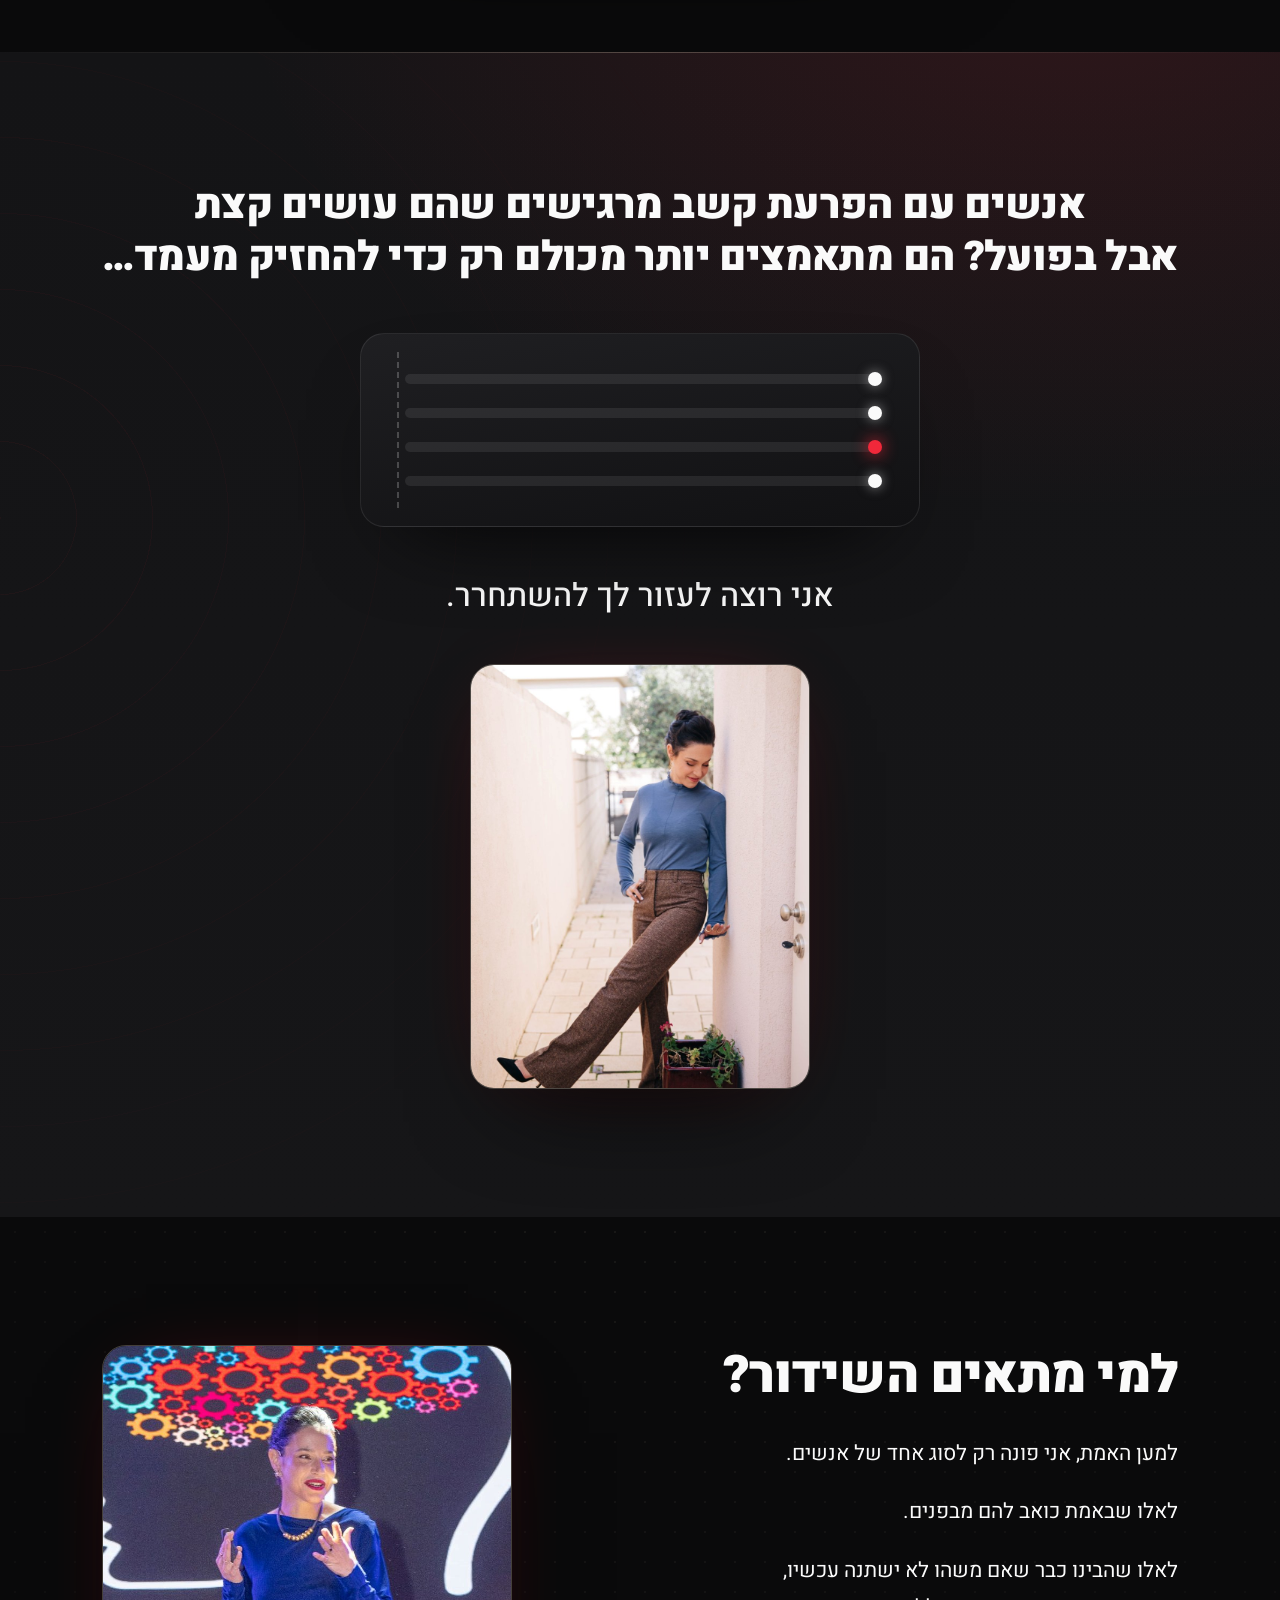
==== commit f09486b5: "דף ההורים: ראש ילדי הקשב עם פרפרים זזים ותיקוני טקסט. בשני הדפים: שדה טלפון, הסכמה חובה, שעון משמאל " ====
--- a/webinar/index.html
+++ b/webinar/index.html
@@ -600,7 +600,7 @@
       </div>
     </figure>
   </div>
-    <div class="pf-solo reveal"><figure class="pf pf--gold"><div class="pf__head"><span class="pf__ava"></span><span class="pf__who"><i class="pf__name" style="--w:100px"></i><span class="pf__meta"><svg viewBox="0 0 24 24" aria-hidden="true"><path d="M4 4h16a1 1 0 011 1v11a1 1 0 01-1 1H10l-5 4v-4H4a1 1 0 01-1-1V5a1 1 0 011-1z"/></svg></span></span></div><blockquote class="pf__txt">שירלי, אני בן 38 וכל החיים אומרים לי שאני עצלן… פתאום להבין שיש הסבר לקשיים שלי <span class="hl">ושזה לא פשוט עניין של כוח רצון</span>… הלוואי שהייתי יודע את זה לפני 20 שנה.</blockquote></figure></div>
+    <div class="pf-solo reveal"><figure class="pf pf--gold"><blockquote class="pf__txt">שירלי, אני בן 38 וכל החיים אומרים לי שאני עצלן… פתאום להבין שיש הסבר לקשיים שלי <span class="hl">ושזה לא פשוט עניין של כוח רצון</span>… הלוואי שהייתי יודע את זה לפני 20 שנה.</blockquote></figure></div>
 </section>
 
 <!-- ============ 6 · REAL SCIENCE ============ -->
@@ -666,16 +666,16 @@
       </div>
     </div>
   </div>
-    <div class="pf-solo reveal"><figure class="pf"><div class="pf__head"><span class="pf__ava"></span><span class="pf__who"><i class="pf__name" style="--w:88px"></i><span class="pf__meta"><svg viewBox="0 0 24 24" aria-hidden="true"><path d="M4 4h16a1 1 0 011 1v11a1 1 0 01-1 1H10l-5 4v-4H4a1 1 0 01-1-1V5a1 1 0 011-1z"/></svg></span></span></div><blockquote class="pf__txt">פעם ראשונה בחיים שלי אני באמת מצליחה לעבוד עם יומן… <span class="hl">עכשיו יש לי עוגנים, חלונות זמן ואני גם יודעת מה לעשות כשהתכנון משתבש.</span></blockquote></figure></div>
+    <div class="pf-solo reveal"><figure class="pf"><blockquote class="pf__txt">פעם ראשונה בחיים שלי אני באמת מצליחה לעבוד עם יומן… <span class="hl">עכשיו יש לי עוגנים, חלונות זמן ואני גם יודעת מה לעשות כשהתכנון משתבש.</span></blockquote></figure></div>
 </section>
 
 <!-- ============ 7 · SAVE YOUR SEAT ============ -->
 <section class="sec bg-streaks reg" id="s-reg">
   <div class="wrap">
     <div class="pf-row pf-row--reg">
-      <figure class="pf reveal"><div class="pf__head"><span class="pf__ava"></span><span class="pf__who"><i class="pf__name" style="--w:78px"></i><span class="pf__meta"><svg viewBox="0 0 24 24" aria-hidden="true"><path d="M4 4h16a1 1 0 011 1v11a1 1 0 01-1 1H10l-5 4v-4H4a1 1 0 01-1-1V5a1 1 0 011-1z"/></svg></span></span></div><blockquote class="pf__txt"><span class="hl">היה שווה כל דקה מהשעה הזאת.</span> …זו פעם ראשונה שמישהו הצליח להסביר לי בצורה כל כך ברורה מה קורה אצלי בראש.</blockquote></figure>
-      <figure class="pf reveal" data-d="1"><div class="pf__head"><span class="pf__ava"></span><span class="pf__who"><i class="pf__name" style="--w:96px"></i><span class="pf__meta"><svg viewBox="0 0 24 24" aria-hidden="true"><path d="M4 4h16a1 1 0 011 1v11a1 1 0 01-1 1H10l-5 4v-4H4a1 1 0 01-1-1V5a1 1 0 011-1z"/></svg></span></span></div><blockquote class="pf__txt">כל כמה דקות מצאתי את עצמי אומרת <span class="hl">'רגע, זה בדיוק אני!'</span></blockquote></figure>
-      <figure class="pf reveal" data-d="2"><div class="pf__head"><span class="pf__ava"></span><span class="pf__who"><i class="pf__name" style="--w:92px"></i><span class="pf__meta"><svg viewBox="0 0 24 24" aria-hidden="true"><path d="M4 4h16a1 1 0 011 1v11a1 1 0 01-1 1H10l-5 4v-4H4a1 1 0 01-1-1V5a1 1 0 011-1z"/></svg></span></span></div><blockquote class="pf__txt">אהבתי במיוחד שהכול מבוסס על מחקרים ולא על סתם טיפים. <span class="hl">שעה שעברה לי בטיל.</span></blockquote></figure>
+      <figure class="pf reveal"><blockquote class="pf__txt"><span class="hl">היה שווה כל דקה מהשעה הזאת.</span> …זו פעם ראשונה שמישהו הצליח להסביר לי בצורה כל כך ברורה מה קורה אצלי בראש.</blockquote></figure>
+      <figure class="pf reveal" data-d="1"><blockquote class="pf__txt">כל כמה דקות מצאתי את עצמי אומרת <span class="hl">'רגע, זה בדיוק אני!'</span></blockquote></figure>
+      <figure class="pf reveal" data-d="2"><blockquote class="pf__txt">אהבתי במיוחד שהכול מבוסס על מחקרים ולא על סתם טיפים. <span class="hl">שעה שעברה לי בטיל.</span></blockquote></figure>
     </div>
     <form class="seat" id="register" novalidate data-seat>
       <img class="seat__ava" src="assets/shirley-ava-c.jpg" alt="" width="280" height="280" loading="lazy">
@@ -684,9 +684,11 @@
       <div class="buyform">
         <label for="n1">שם פרטי</label>
         <input id="n1" name="name" type="text" autocomplete="given-name" dir="rtl" required>
+        <label for="p1">טלפון</label>
+        <input id="p1" name="phone" type="tel" autocomplete="tel" inputmode="tel" placeholder="050-1234567" required>
         <label for="m1">אימייל</label>
         <input id="m1" name="email" type="email" autocomplete="email" inputmode="email" placeholder="name@example.com" required>
-        <label class="seat__ok"><input type="checkbox" name="consent"><span>אני רוצה לקבל עדכונים ותוכן במייל</span></label>
+        <label class="seat__ok"><input type="checkbox" name="consent" required><span>אפשר לשלוח לי מידע מעניין ותורם במייל</span></label>
       </div>
       <p class="seat__note"><svg viewBox="0 0 24 24" aria-hidden="true"><circle cx="12" cy="12" r="9.5"/><path d="M12 7v6M12 16.5v.5"/></svg><span>חשוב לדעת: המקומות בזום מוגבלים. ההדרכות שלי מתמלאות בדרך כלל עד אפס מקום, ולכן כדאי לשריין את המקום שלך עכשיו. ההדרכה בזום, באורך שעה, ובחינם לגמרי. הקישור לזום יישלח רק אחרי הרשמה מראש.</span></p>
       <button class="btn btn--pulse" type="submit">אני רוצה לשריין מקום בחינם</button>
@@ -786,9 +788,11 @@
       <div class="buyform">
         <label for="n2">שם פרטי</label>
         <input id="n2" name="name" type="text" autocomplete="given-name" dir="rtl" required>
+        <label for="p2">טלפון</label>
+        <input id="p2" name="phone" type="tel" autocomplete="tel" inputmode="tel" placeholder="050-1234567" required>
         <label for="m2">אימייל</label>
         <input id="m2" name="email" type="email" autocomplete="email" inputmode="email" placeholder="name@example.com" required>
-        <label class="seat__ok"><input type="checkbox" name="consent"><span>אני רוצה לקבל עדכונים ותוכן במייל</span></label>
+        <label class="seat__ok"><input type="checkbox" name="consent" required><span>אפשר לשלוח לי מידע מעניין ותורם במייל</span></label>
       </div>
       <button class="btn" type="submit">אני רוצה לשריין מקום בחינם</button>
       <p class="seat__demo">דמו: הטופס עוד לא מחובר</p>
@@ -836,9 +840,10 @@
   [].forEach.call(d.querySelectorAll("[data-seat]"),function(form){
     form.addEventListener("submit",function(e){
       e.preventDefault();
+      [].forEach.call(form.querySelectorAll("input[type=tel]"),function(t){ t.setCustomValidity(t.value.replace(/[^0-9]/g,"").length>=9?"":"short"); });
       var req=form.querySelectorAll("input[required]");
       var bad=[].filter.call(req,function(i){ return !i.value.trim()||!i.checkValidity(); });
-      [].forEach.call(req,function(i){ i.style.borderColor=bad.indexOf(i)>-1?"var(--a1)":""; });
+      [].forEach.call(req,function(i){ var no=bad.indexOf(i)>-1; if(i.type==="checkbox") i.parentNode.classList.toggle("is-bad",no); else i.style.borderColor=no?"var(--a1)":""; });
       if(bad.length){ bad[0].focus(); return; }
       location.href="todah.html?n="+encodeURIComponent(form.querySelector('input[name="name"]').value.trim());
     });
--- a/webinar/lp.css
+++ b/webinar/lp.css
@@ -1030,3 +1030,15 @@
 .who .pf-solo{margin-top:clamp(26px,4vw,40px)}
 /* parents page: a long headline, smaller and balanced */
 html body .hero h1.h1--long{font-size:clamp(25px,3.6vw,40px);line-height:1.18;text-wrap:balance}
+
+/* quotes without photos: a big quote mark opens every message instead of the blurred avatar */
+html body .pf{padding:52px 24px 24px}
+html body .pf::before,html body .pf--gold::before{content:"\201D";position:absolute;top:8px;inset-inline-start:20px;inset-inline-end:auto;font-family:Georgia,"Times New Roman",serif;font-size:76px;line-height:1;color:var(--a1);opacity:.95}
+@media (max-width:600px){html body .pf{padding:48px 18px 20px}html body .pf::before,html body .pf--gold::before{font-size:68px;inset-inline-start:16px}}
+
+/* countdown reads left to right, like a clock: days on the left, seconds on the right */
+.cd{direction:ltr}
+@media (min-width:980px){html body .hero .cd{justify-content:flex-end}}
+
+/* the consent box is required: its line turns to the accent color when it was left empty */
+html body .seat__ok.is-bad{color:var(--a1)!important}
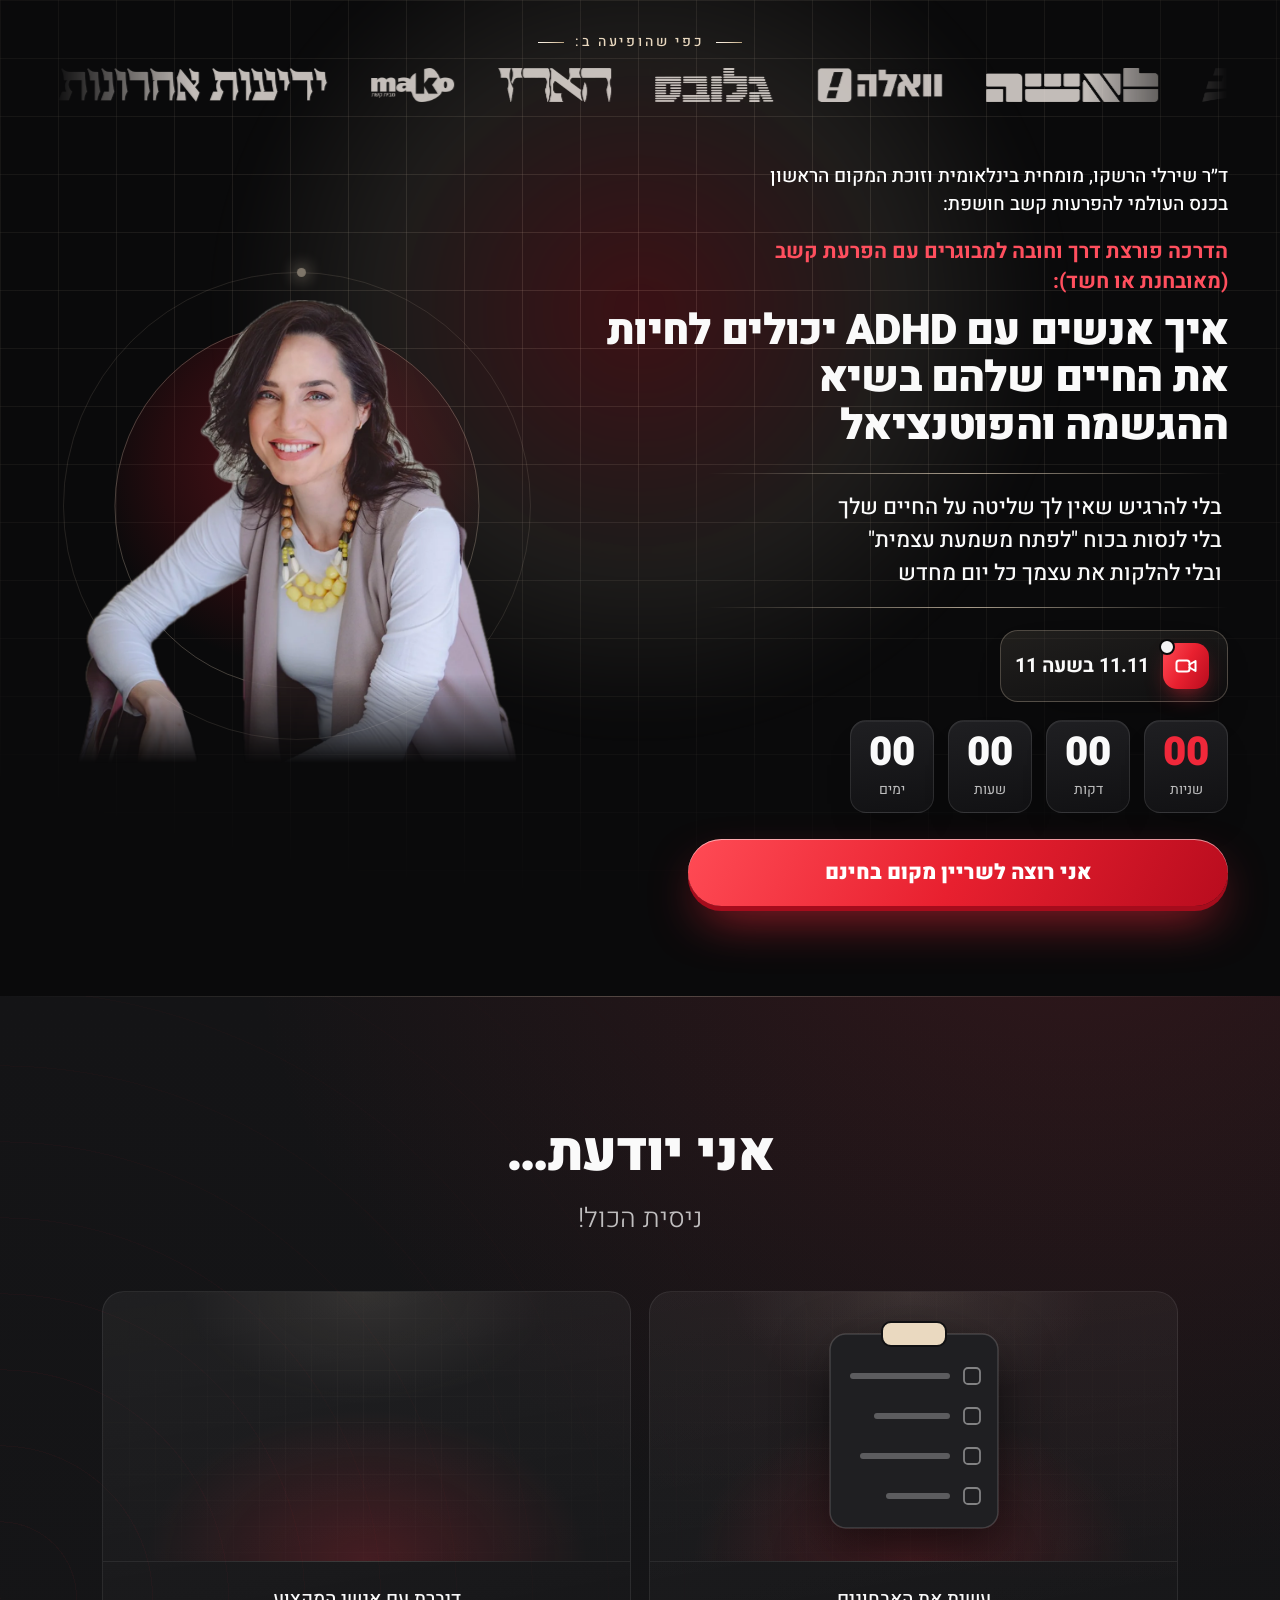
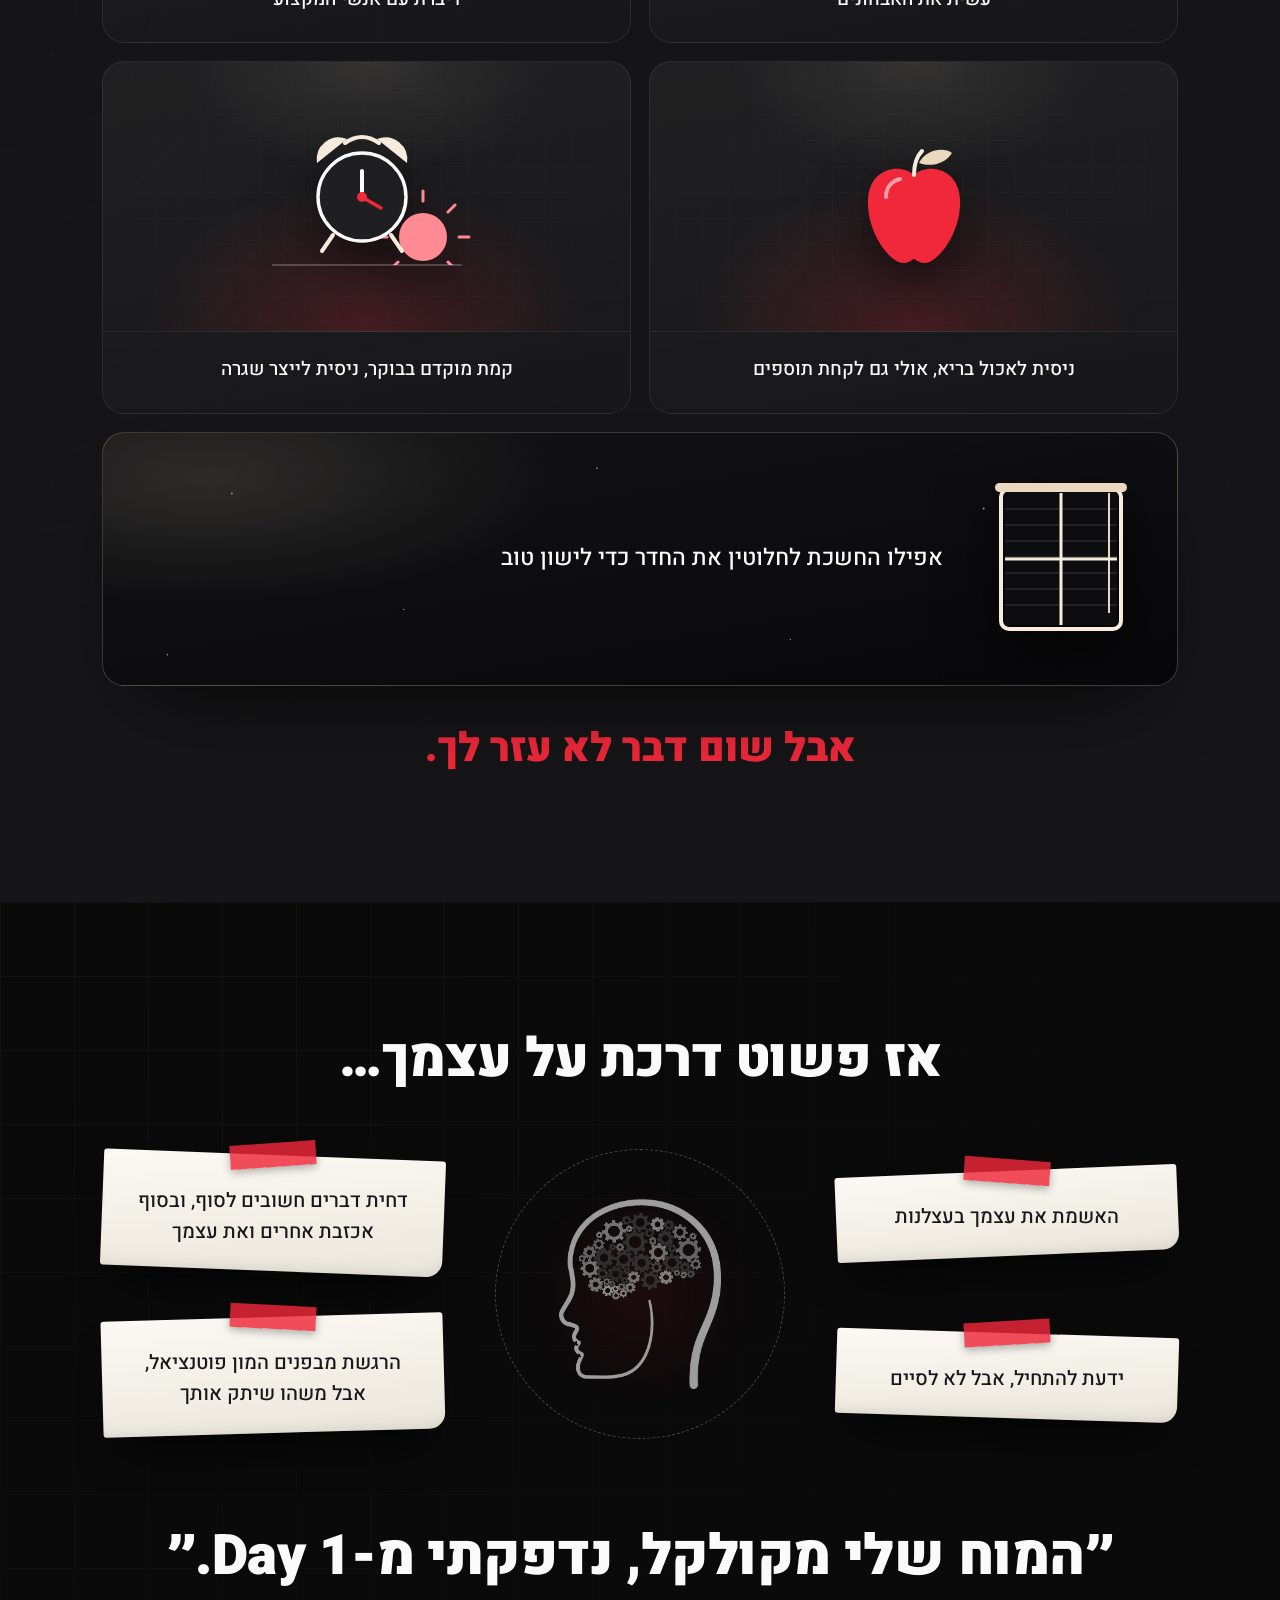
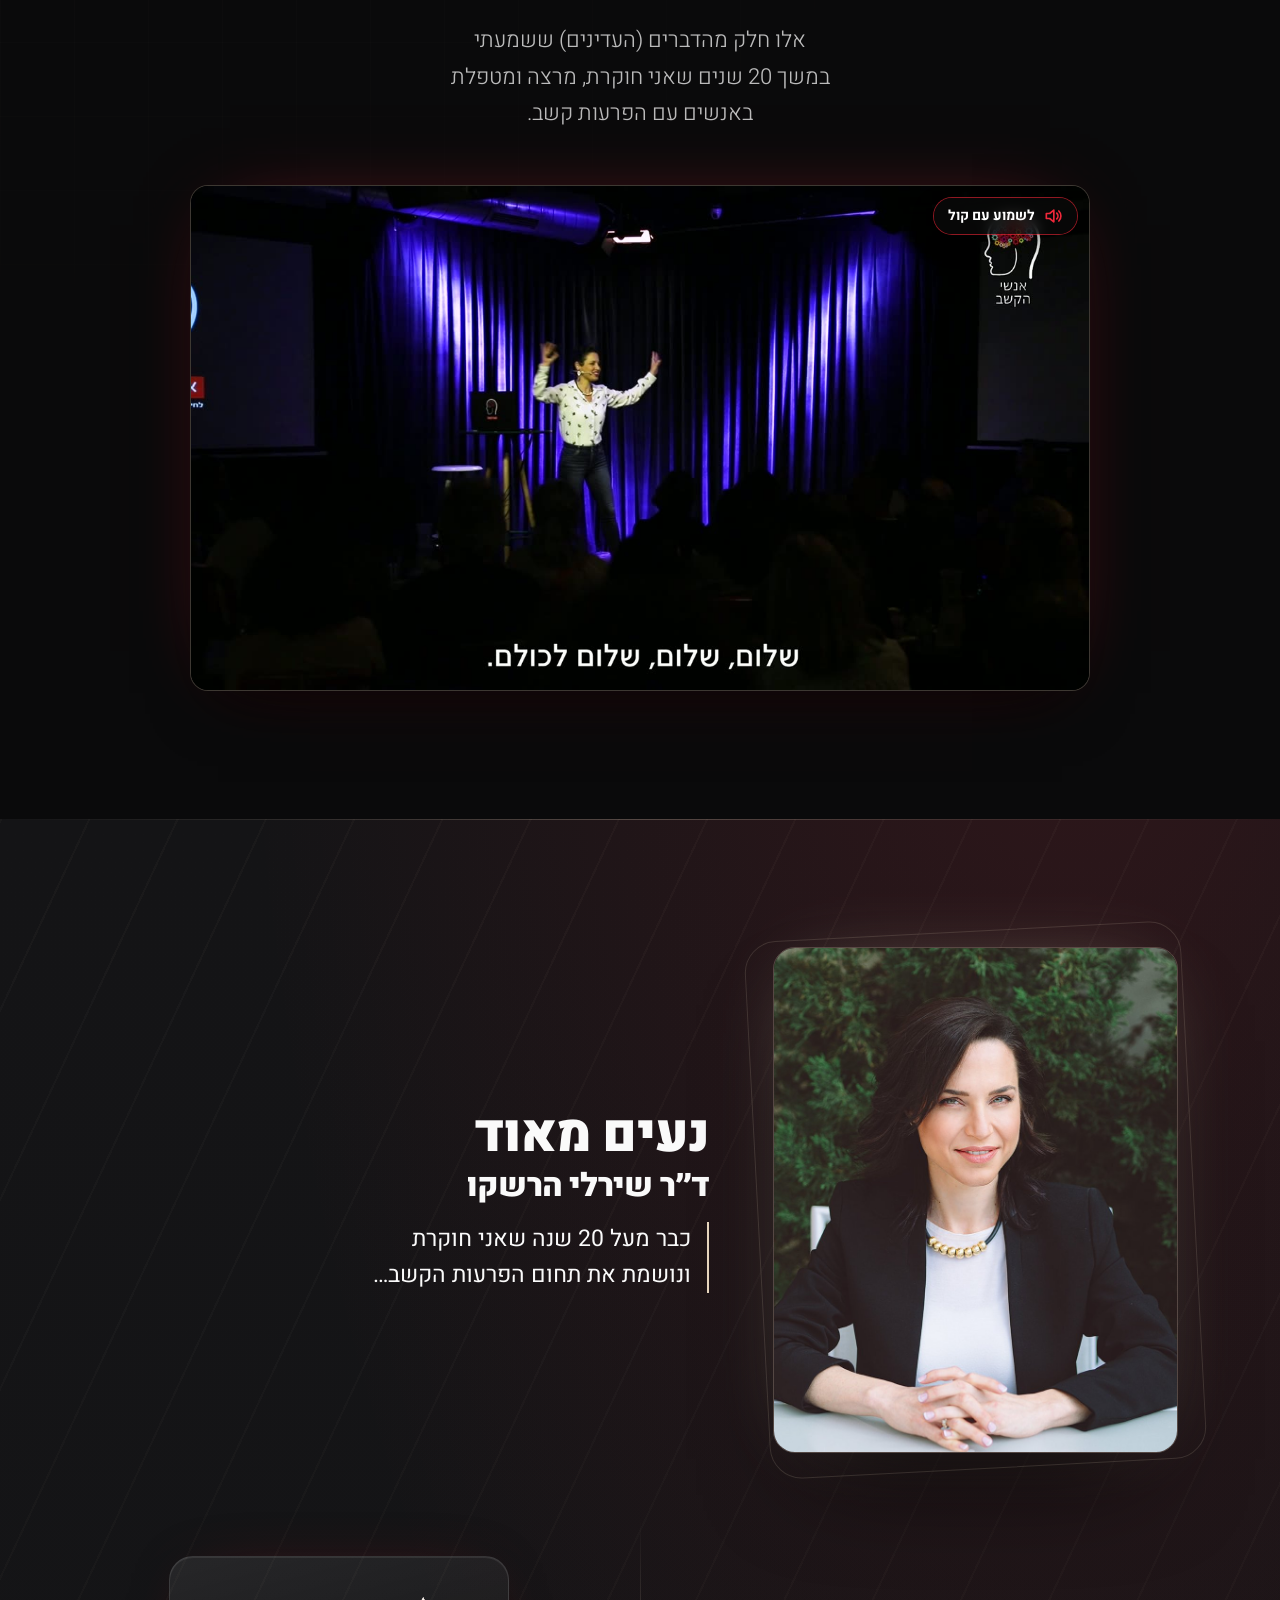
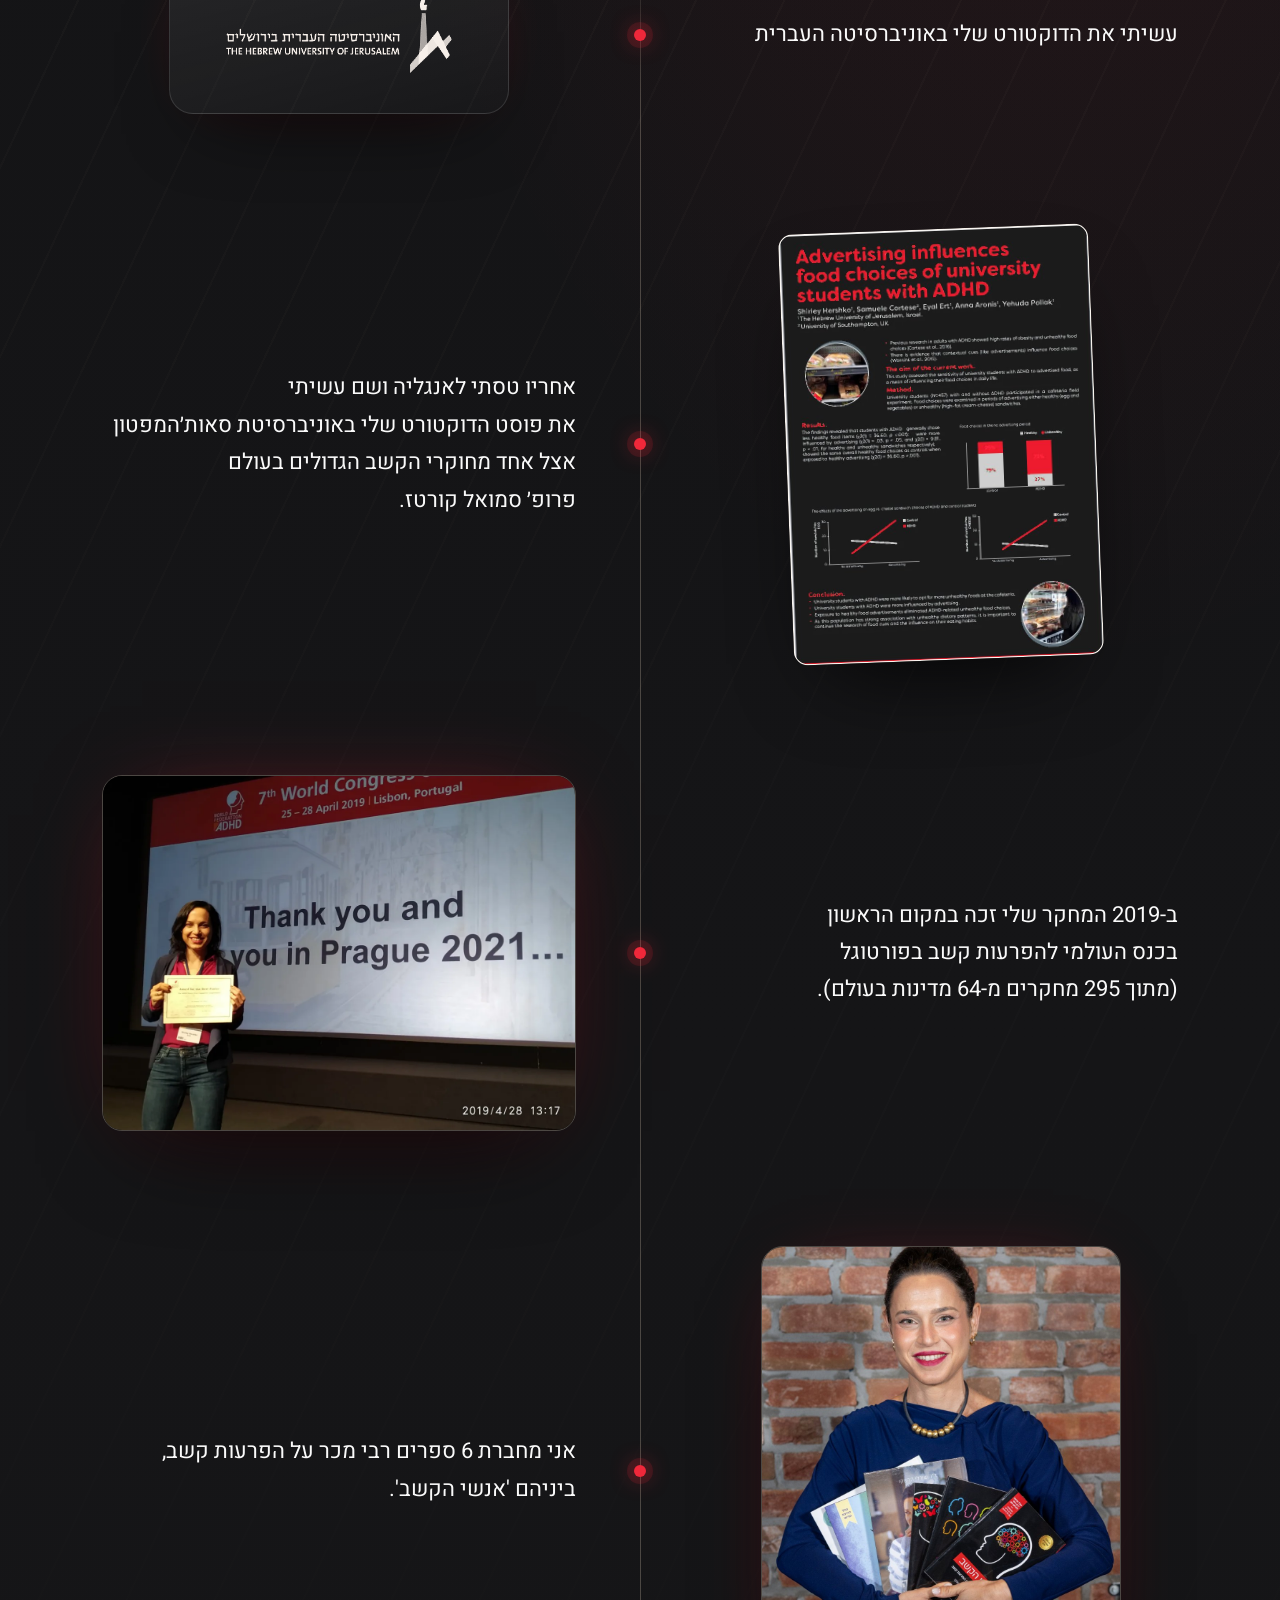
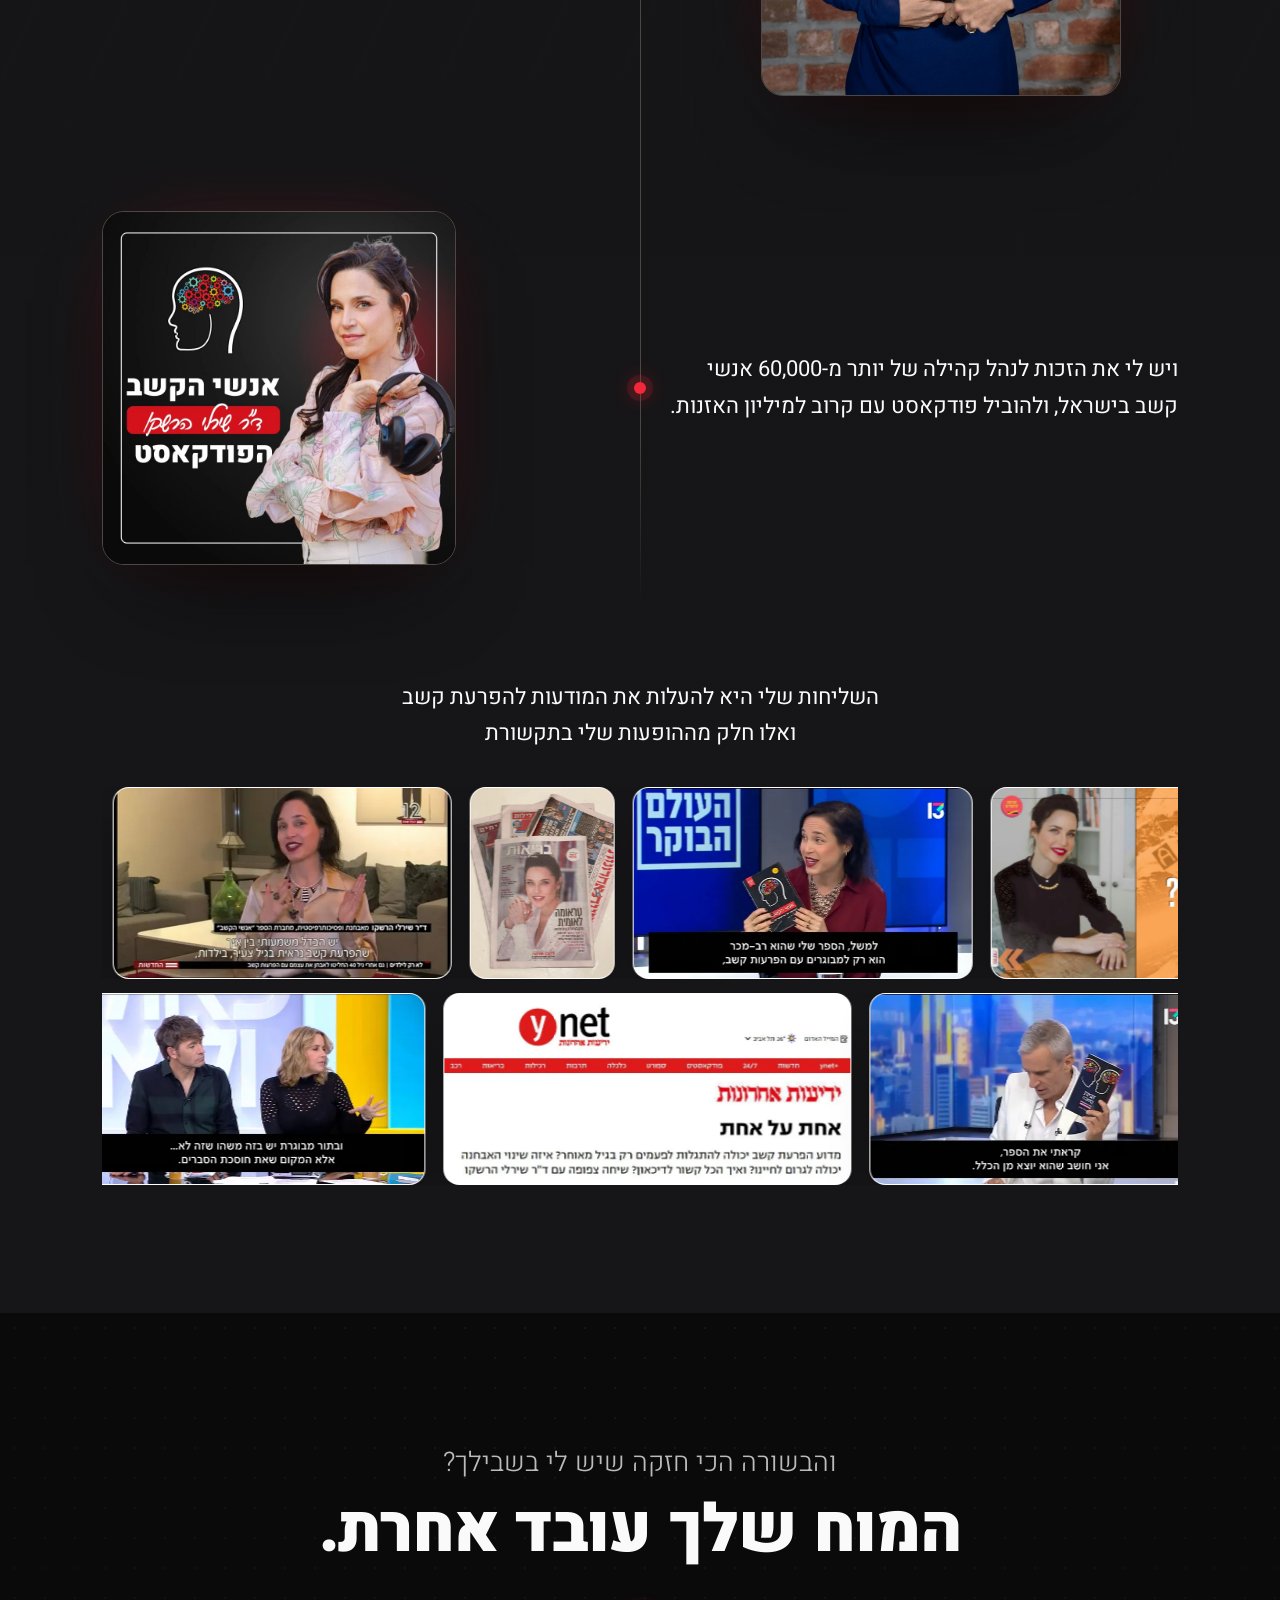
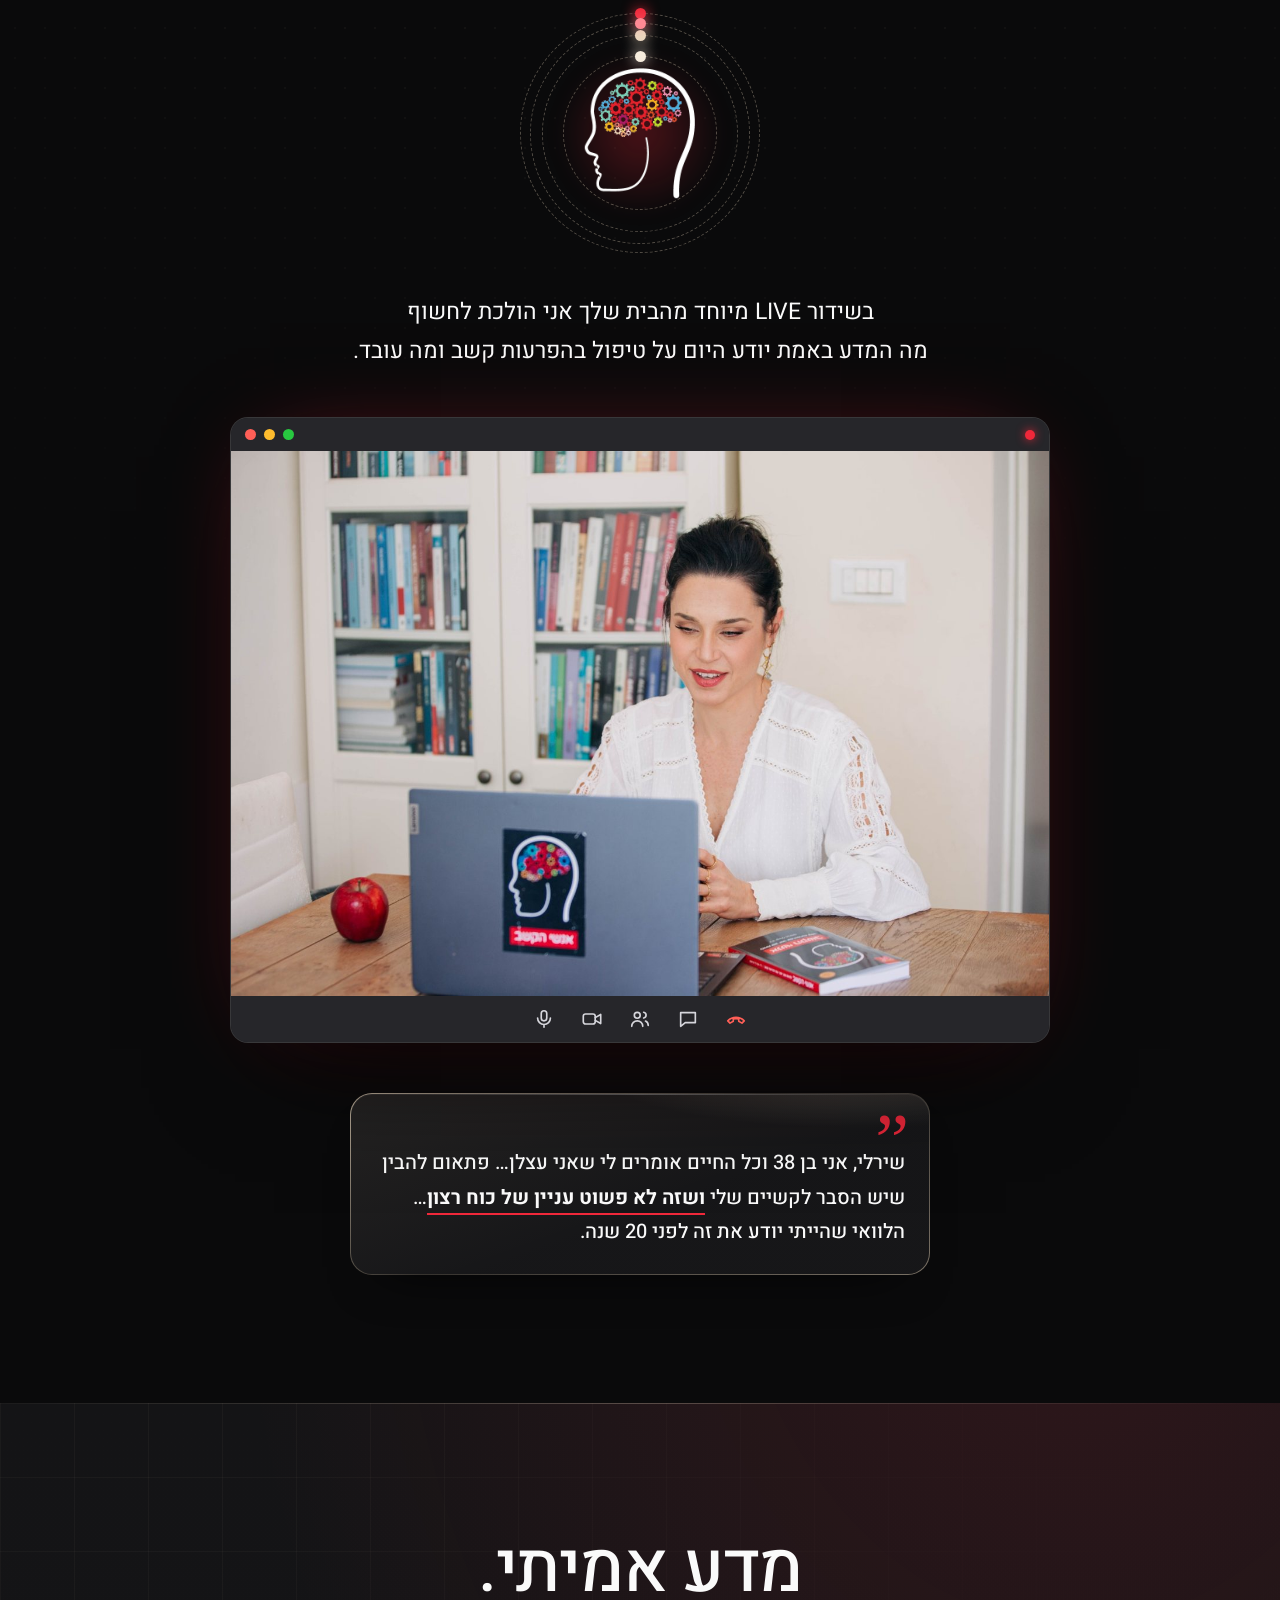
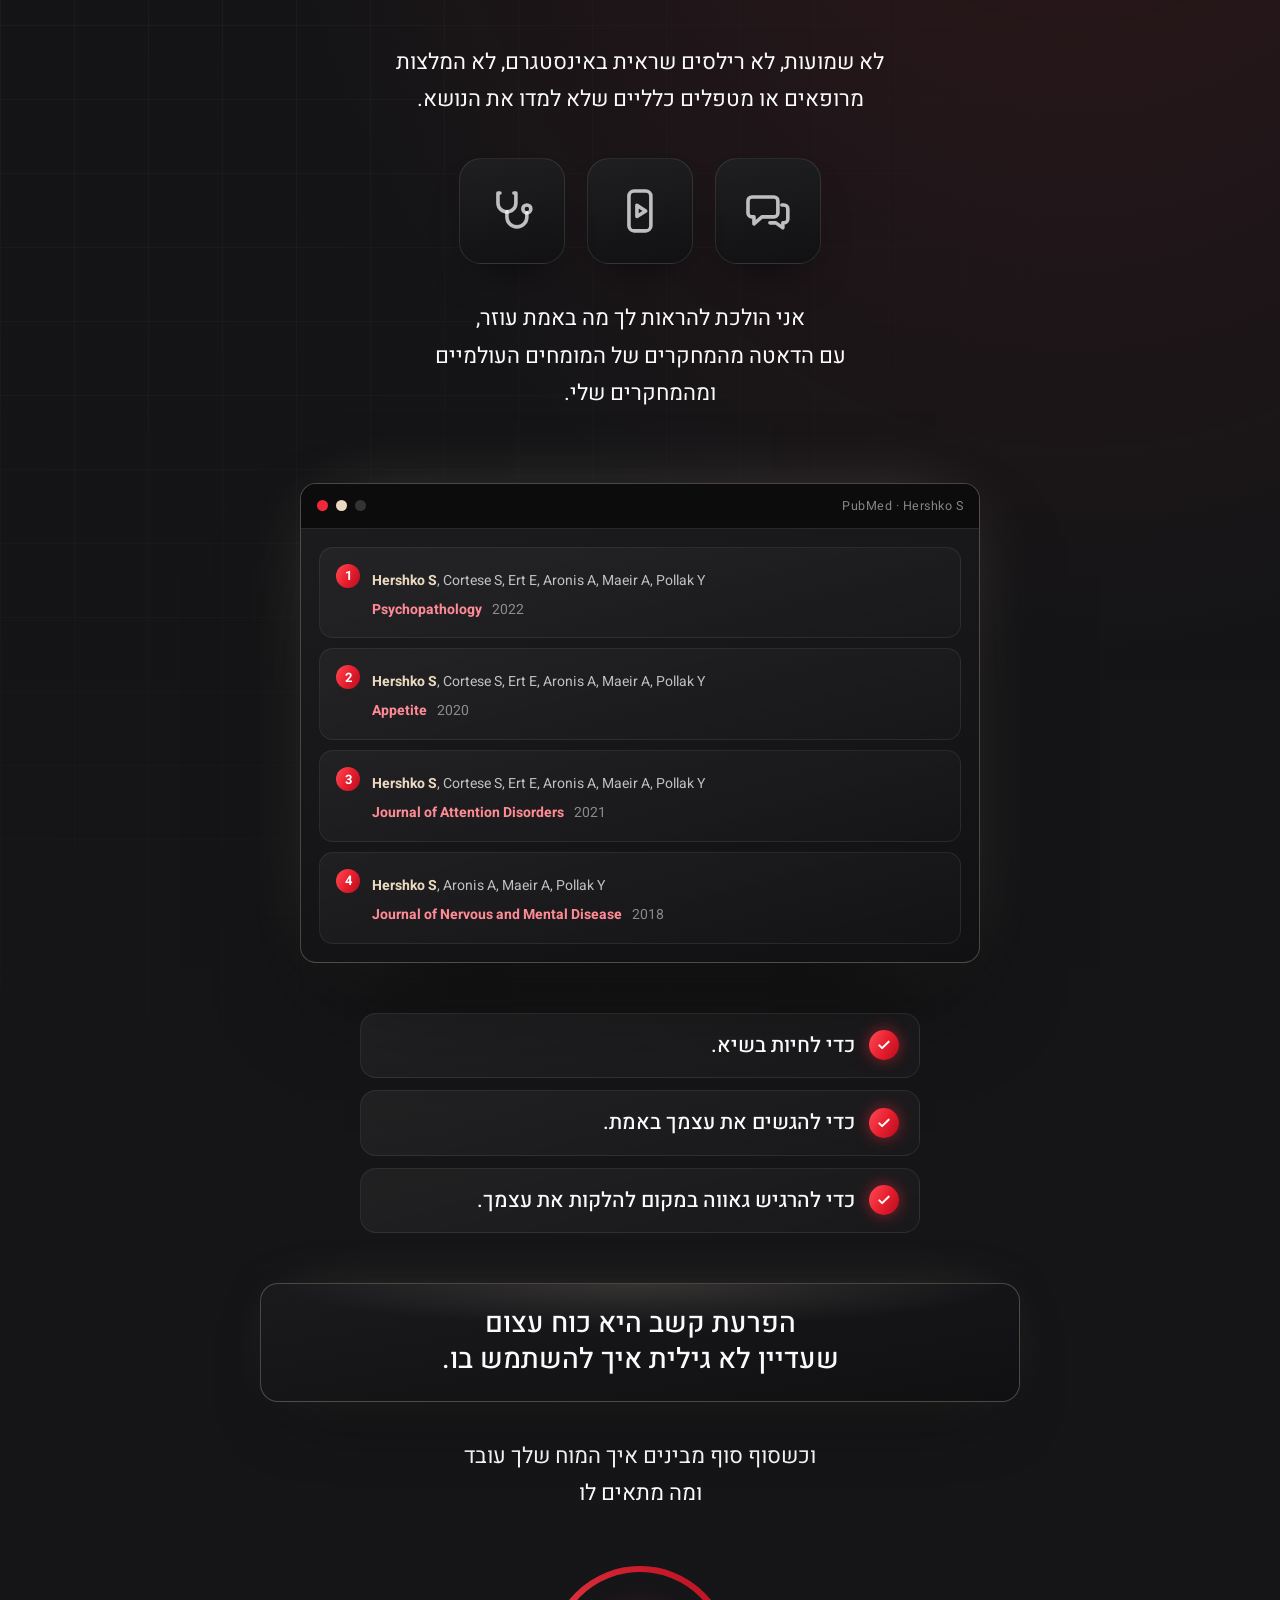
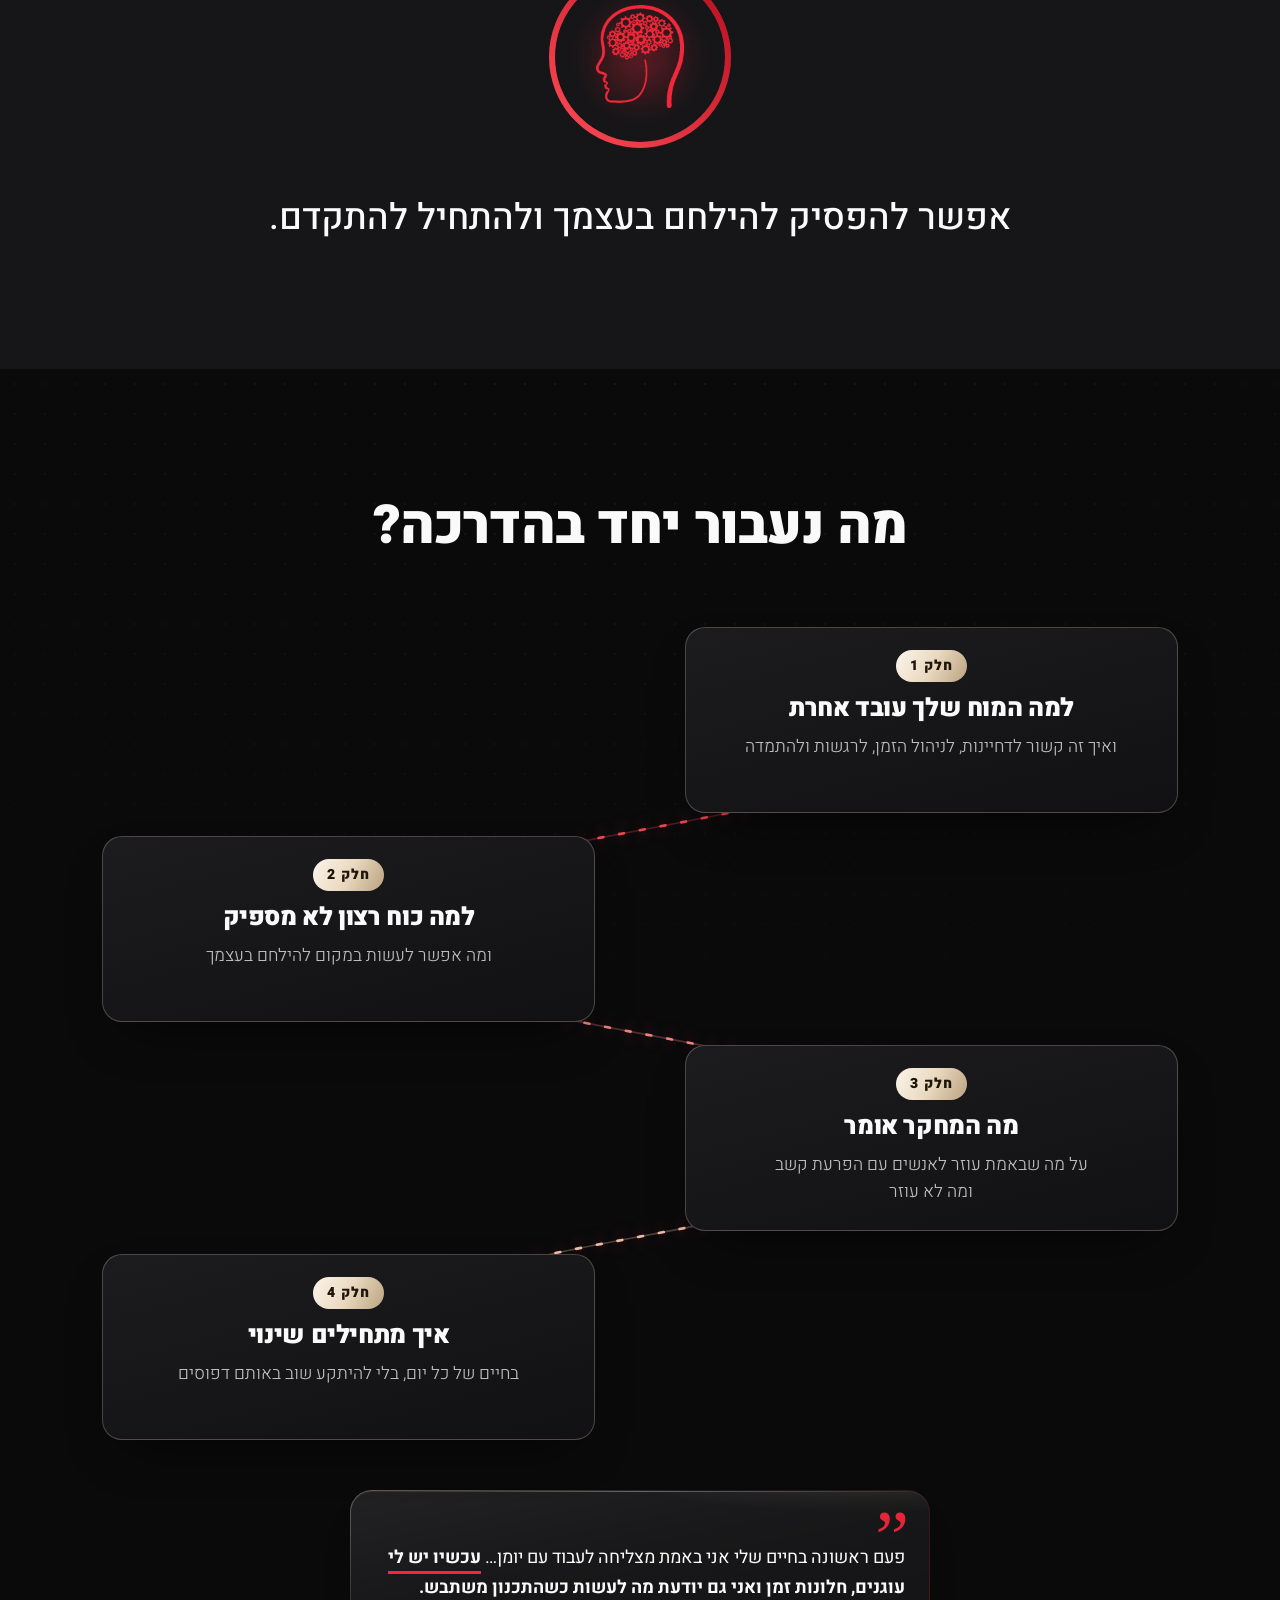
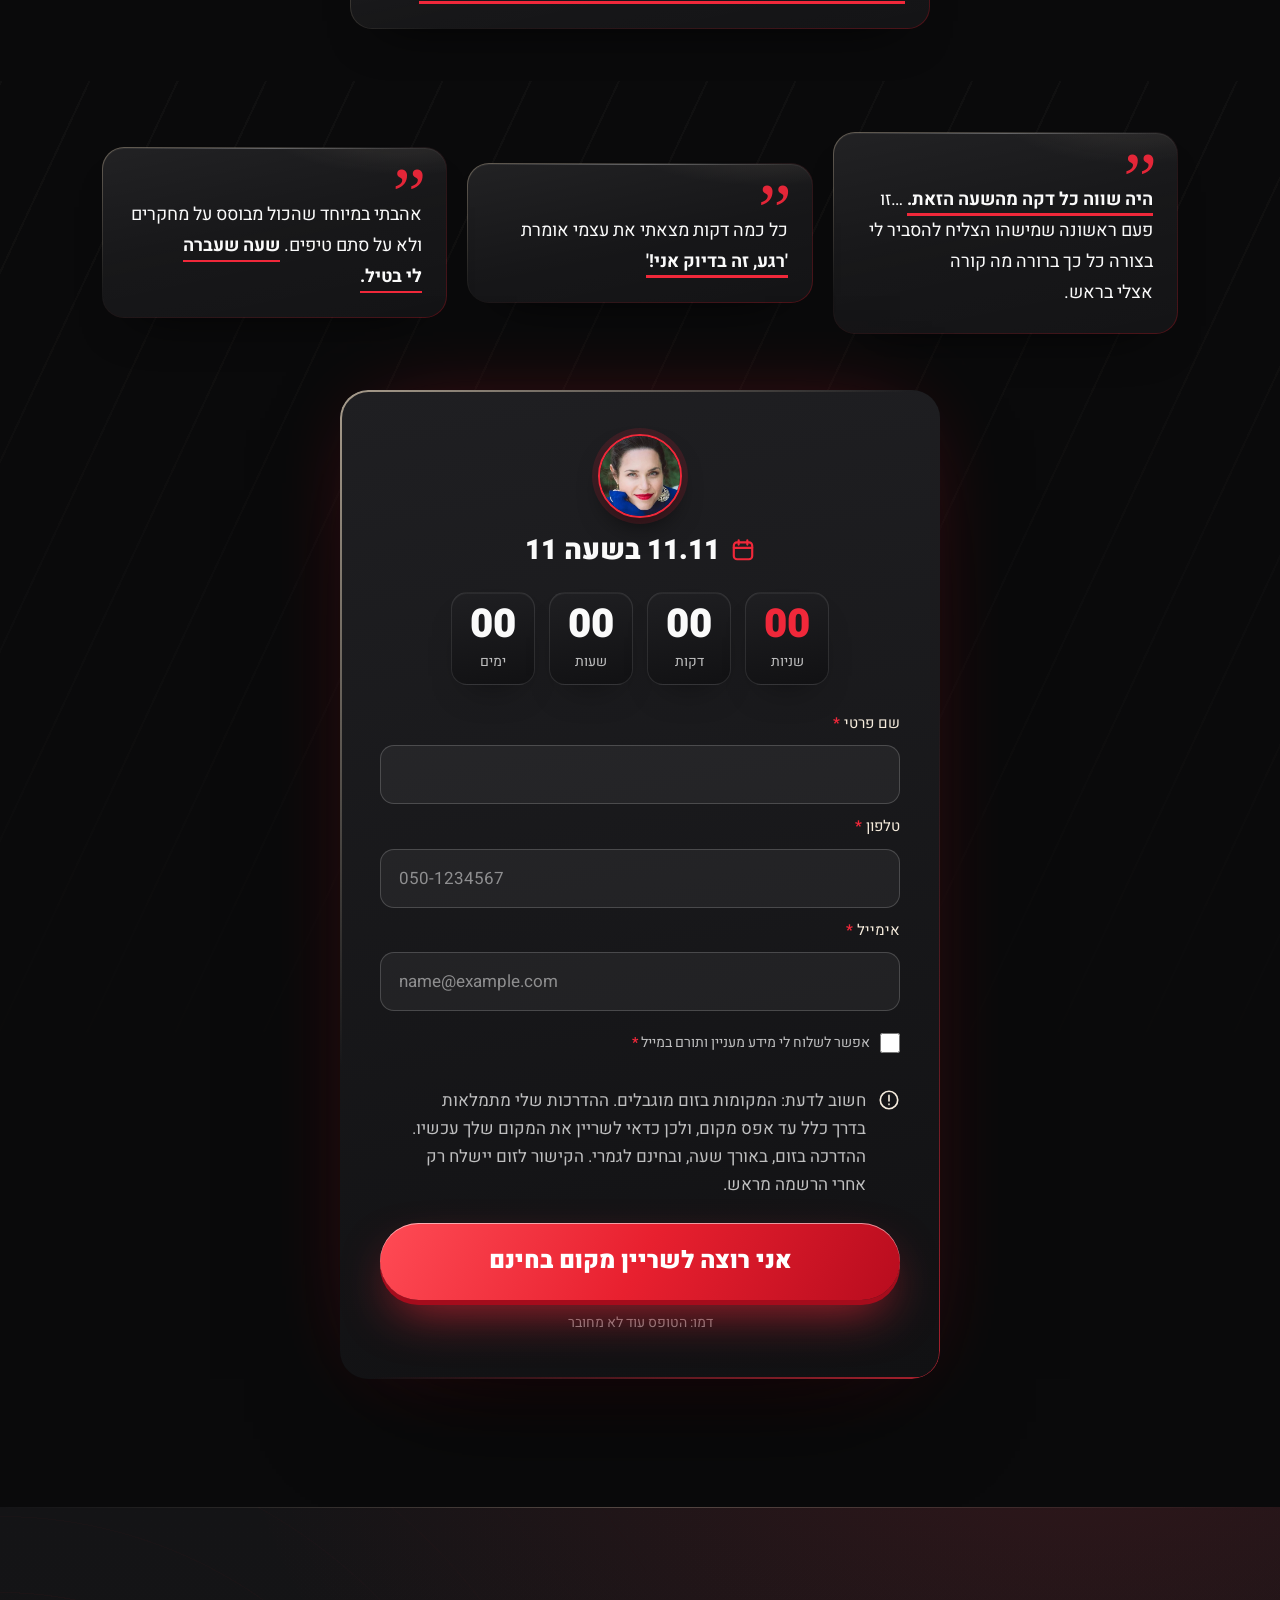
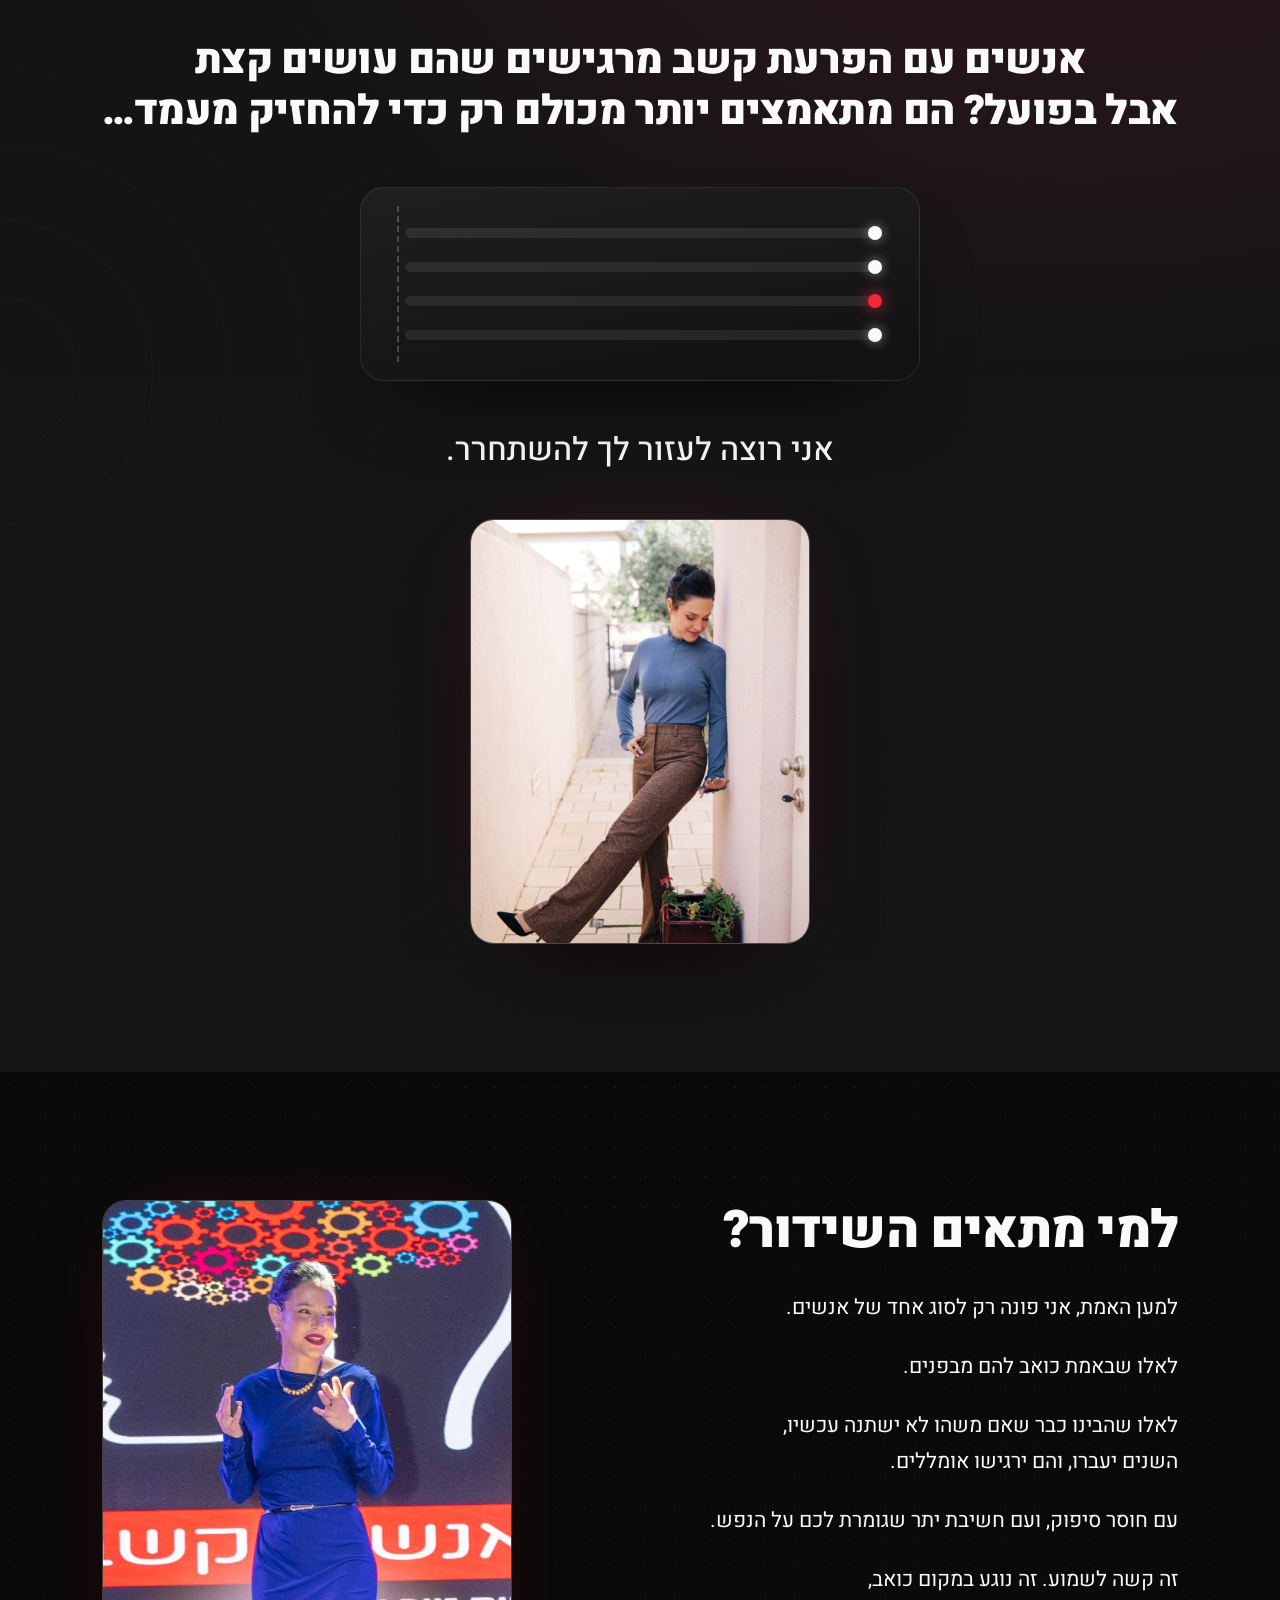
==== commit 23d55bc0: "שני הדפים: גלגלים מסתובבים בלוגו של המבוגרים, מחקרים בלי שמות המאמרים, שדות חובה מסומנים. דף ההורים:" ====
--- a/webinar/index.html
+++ b/webinar/index.html
@@ -495,7 +495,7 @@
     <div class="slaps">
       <div class="slaps__brain reveal" aria-hidden="true">
         <span class="rg"></span>
-        <img src="assets/brain-left.png" alt="" width="264" height="310" loading="lazy">
+        <div class="gk"><img class="gk__base" src="assets/brain-gears-base.png" alt="" width="264" height="310" loading="lazy"><i style="left:37.5%;top:7.419%;width:8.712%;height:7.419%;background-size:1134.783% 586.957%;background-position:0% 0%;--t:14s"></i><i style="left:54.924%;top:8.387%;width:11.742%;height:10%;background-size:841.935% 435.484%;background-position:10.87% 0%;--t:18.1s;--dir:reverse"></i><i style="left:63.636%;top:10%;width:8.712%;height:7.419%;background-size:1134.783% 586.957%;background-position:24.37% 0%;--t:14.9s"></i><i style="left:25.379%;top:10%;width:17.045%;height:14.516%;background-size:580% 300%;background-position:38.426% 0%;--t:23.4s;--dir:reverse"></i><i style="left:68.561%;top:12.258%;width:12.5%;height:10.645%;background-size:790.909% 409.091%;background-position:57.018% 0%;--t:18.2s"></i><i style="left:51.515%;top:14.194%;width:8.712%;height:7.419%;background-size:1134.783% 586.957%;background-position:69.328% 0%;--t:14.8s;--dir:reverse"></i><i style="left:79.167%;top:16.452%;width:7.197%;height:6.129%;background-size:1373.684% 710.526%;background-position:78.512% 0%;--t:11.2s"></i><i style="left:54.167%;top:19.032%;width:7.197%;height:6.129%;background-size:1373.684% 710.526%;background-position:87.19% 0%;--t:13.4s;--dir:reverse"></i><i style="left:19.318%;top:19.677%;width:10.227%;height:8.71%;background-size:966.667% 500%;background-position:99.145% 0%;--t:16.2s"></i><i style="left:71.212%;top:19.355%;width:17.803%;height:15.161%;background-size:555.319% 287.234%;background-position:0% 53.409%;--t:25.9s;--dir:reverse"></i><i style="left:33.712%;top:21.935%;width:7.955%;height:6.774%;background-size:1242.857% 642.857%;background-position:20.417% 41.228%;--t:13.1s"></i><i style="left:54.167%;top:22.258%;width:14.015%;height:11.935%;background-size:705.405% 364.865%;background-position:32.143% 47.959%;--t:21.5s;--dir:reverse"></i><i style="left:20.455%;top:24.839%;width:14.773%;height:12.581%;background-size:669.231% 346.154%;background-position:50% 48.958%;--t:21.6s"></i><i style="left:42.045%;top:26.129%;width:17.803%;height:15.161%;background-size:555.319% 287.234%;background-position:71.028% 53.409%;--t:24.5s;--dir:reverse"></i><i style="left:79.545%;top:30.645%;width:9.47%;height:8.065%;background-size:1044% 540%;background-position:85.169% 42.727%;--t:15.9s"></i><i style="left:11.742%;top:30.323%;width:14.773%;height:12.581%;background-size:669.231% 346.154%;background-position:0% 100%;--t:21s;--dir:reverse"></i><i style="left:69.697%;top:36.129%;width:6.439%;height:5.484%;background-size:1535.294% 794.118%;background-position:16.803% 81.356%;--t:12.3s"></i><i style="left:60.606%;top:36.452%;width:10.985%;height:9.355%;background-size:900% 465.517%;background-position:25.862% 90.566%;--t:16.9s;--dir:reverse"></i><i style="left:73.106%;top:37.097%;width:7.197%;height:6.129%;background-size:1373.684% 710.526%;background-position:37.603% 82.759%;--t:12.8s"></i><i style="left:40.909%;top:36.774%;width:10.227%;height:8.71%;background-size:966.667% 500%;background-position:47.863% 88.889%;--t:14.9s;--dir:reverse"></i><i style="left:48.864%;top:36.452%;width:14.773%;height:12.581%;background-size:669.231% 346.154%;background-position:63.514% 100%;--t:21.4s"></i><i style="left:16.667%;top:40%;width:11.742%;height:10%;background-size:841.935% 435.484%;background-position:79.13% 92.308%;--t:17.6s;--dir:reverse"></i><i style="left:39.015%;top:42.581%;width:9.47%;height:8.065%;background-size:1044% 540%;background-position:91.102% 87.273%;--t:14.1s"></i></div>
       </div>
       <p class="note n1 reveal" style="--r:-2.4deg">האשמת את עצמך בעצלנות</p>
       <p class="note n2 reveal" data-d="1" style="--r:1.8deg">ידעת להתחיל, אבל לא לסיים</p>
@@ -585,7 +585,7 @@
       <span class="orb" style="--in:9%;--t:7s;--dir:reverse;--c:var(--a2)"><i></i></span>
       <span class="orb" style="--in:18%;--t:17s;--dir:normal;--c:var(--a2-soft)"><i></i></span>
       <span class="orb" style="--in:4%;--t:23s;--dir:reverse;--c:var(--a1-soft)"><i></i></span>
-      <img src="assets/brain-left.png" alt="" width="264" height="310" loading="lazy">
+      <div class="gk"><img class="gk__base" src="assets/brain-gears-base.png" alt="" width="264" height="310" loading="lazy"><i style="left:37.5%;top:7.419%;width:8.712%;height:7.419%;background-size:1134.783% 586.957%;background-position:0% 0%;--t:14s"></i><i style="left:54.924%;top:8.387%;width:11.742%;height:10%;background-size:841.935% 435.484%;background-position:10.87% 0%;--t:18.1s;--dir:reverse"></i><i style="left:63.636%;top:10%;width:8.712%;height:7.419%;background-size:1134.783% 586.957%;background-position:24.37% 0%;--t:14.9s"></i><i style="left:25.379%;top:10%;width:17.045%;height:14.516%;background-size:580% 300%;background-position:38.426% 0%;--t:23.4s;--dir:reverse"></i><i style="left:68.561%;top:12.258%;width:12.5%;height:10.645%;background-size:790.909% 409.091%;background-position:57.018% 0%;--t:18.2s"></i><i style="left:51.515%;top:14.194%;width:8.712%;height:7.419%;background-size:1134.783% 586.957%;background-position:69.328% 0%;--t:14.8s;--dir:reverse"></i><i style="left:79.167%;top:16.452%;width:7.197%;height:6.129%;background-size:1373.684% 710.526%;background-position:78.512% 0%;--t:11.2s"></i><i style="left:54.167%;top:19.032%;width:7.197%;height:6.129%;background-size:1373.684% 710.526%;background-position:87.19% 0%;--t:13.4s;--dir:reverse"></i><i style="left:19.318%;top:19.677%;width:10.227%;height:8.71%;background-size:966.667% 500%;background-position:99.145% 0%;--t:16.2s"></i><i style="left:71.212%;top:19.355%;width:17.803%;height:15.161%;background-size:555.319% 287.234%;background-position:0% 53.409%;--t:25.9s;--dir:reverse"></i><i style="left:33.712%;top:21.935%;width:7.955%;height:6.774%;background-size:1242.857% 642.857%;background-position:20.417% 41.228%;--t:13.1s"></i><i style="left:54.167%;top:22.258%;width:14.015%;height:11.935%;background-size:705.405% 364.865%;background-position:32.143% 47.959%;--t:21.5s;--dir:reverse"></i><i style="left:20.455%;top:24.839%;width:14.773%;height:12.581%;background-size:669.231% 346.154%;background-position:50% 48.958%;--t:21.6s"></i><i style="left:42.045%;top:26.129%;width:17.803%;height:15.161%;background-size:555.319% 287.234%;background-position:71.028% 53.409%;--t:24.5s;--dir:reverse"></i><i style="left:79.545%;top:30.645%;width:9.47%;height:8.065%;background-size:1044% 540%;background-position:85.169% 42.727%;--t:15.9s"></i><i style="left:11.742%;top:30.323%;width:14.773%;height:12.581%;background-size:669.231% 346.154%;background-position:0% 100%;--t:21s;--dir:reverse"></i><i style="left:69.697%;top:36.129%;width:6.439%;height:5.484%;background-size:1535.294% 794.118%;background-position:16.803% 81.356%;--t:12.3s"></i><i style="left:60.606%;top:36.452%;width:10.985%;height:9.355%;background-size:900% 465.517%;background-position:25.862% 90.566%;--t:16.9s;--dir:reverse"></i><i style="left:73.106%;top:37.097%;width:7.197%;height:6.129%;background-size:1373.684% 710.526%;background-position:37.603% 82.759%;--t:12.8s"></i><i style="left:40.909%;top:36.774%;width:10.227%;height:8.71%;background-size:966.667% 500%;background-position:47.863% 88.889%;--t:14.9s;--dir:reverse"></i><i style="left:48.864%;top:36.452%;width:14.773%;height:12.581%;background-size:669.231% 346.154%;background-position:63.514% 100%;--t:21.4s"></i><i style="left:16.667%;top:40%;width:11.742%;height:10%;background-size:841.935% 435.484%;background-position:79.13% 92.308%;--t:17.6s;--dir:reverse"></i><i style="left:39.015%;top:42.581%;width:9.47%;height:8.065%;background-size:1044% 540%;background-position:91.102% 87.273%;--t:14.1s"></i></div>
     </div>
     <p class="news__live reveal">בשידור LIVE מיוחד מהבית שלך אני הולכת לחשוף<br class="br-d"> מה המדע באמת יודע היום על טיפול בהפרעות קשב ומה עובד.</p>
     <figure class="zoomwin reveal">
@@ -616,10 +616,10 @@
     <div class="flow"><p class="reveal">אני הולכת להראות לך מה באמת עוזר,<br class="br-d"> עם הדאטה מהמחקרים של המומחים העולמיים<br class="br-d"> ומהמחקרים שלי.</p></div>
     <figure class="browser papers-box reveal"><div class="browser__bar"><i></i><i></i><i></i><span class="papers__src">PubMed · Hershko S</span></div>
       <ol class="papers" dir="ltr">
-        <li><p class="papers__t">Food Perceptions in Adults with and without ADHD</p><p class="papers__a"><b>Hershko S</b>, Cortese S, Ert E, Aronis A, Maeir A, Pollak Y</p><p class="papers__j"><span>Psychopathology</span>2022</p></li>
-        <li><p class="papers__t">The influence of attractiveness and convenience cues on food appeal in adults with and without ADHD</p><p class="papers__a"><b>Hershko S</b>, Cortese S, Ert E, Aronis A, Maeir A, Pollak Y</p><p class="papers__j"><span>Appetite</span>2020</p></li>
-        <li><p class="papers__t">Advertising Influences Food Choices of University Students With ADHD</p><p class="papers__a"><b>Hershko S</b>, Cortese S, Ert E, Aronis A, Maeir A, Pollak Y</p><p class="papers__j"><span>Journal of Attention Disorders</span>2021</p></li>
-        <li><p class="papers__t">Dysfunctional Eating Patterns of Adults With Attention Deficit Hyperactivity Disorder</p><p class="papers__a"><b>Hershko S</b>, Aronis A, Maeir A, Pollak Y</p><p class="papers__j"><span>Journal of Nervous and Mental Disease</span>2018</p></li>
+        <li><p class="papers__a"><b>Hershko S</b>, Cortese S, Ert E, Aronis A, Maeir A, Pollak Y</p><p class="papers__j"><span>Psychopathology</span>2022</p></li>
+        <li><p class="papers__a"><b>Hershko S</b>, Cortese S, Ert E, Aronis A, Maeir A, Pollak Y</p><p class="papers__j"><span>Appetite</span>2020</p></li>
+        <li><p class="papers__a"><b>Hershko S</b>, Cortese S, Ert E, Aronis A, Maeir A, Pollak Y</p><p class="papers__j"><span>Journal of Attention Disorders</span>2021</p></li>
+        <li><p class="papers__a"><b>Hershko S</b>, Aronis A, Maeir A, Pollak Y</p><p class="papers__j"><span>Journal of Nervous and Mental Disease</span>2018</p></li>
       </ol>
     </figure>
     <ul class="sofar">
@@ -682,15 +682,16 @@
       <p class="seat__when"><svg viewBox="0 0 24 24" aria-hidden="true"><rect x="3.5" y="5" width="17" height="15.5" rx="3"/><path d="M3.5 10h17M8 3v4M16 3v4"/></svg><span>11.11 בשעה 11</span></p>
       <div class="cd" data-cd><div><b data-u="d">00</b><span>ימים</span></div><div><b data-u="h">00</b><span>שעות</span></div><div><b data-u="m">00</b><span>דקות</span></div><div><b data-u="s">00</b><span>שניות</span></div></div>
       <div class="buyform">
-        <label for="n1">שם פרטי</label>
+        <label for="n1">שם פרטי <span class="req" aria-hidden="true">*</span></label>
         <input id="n1" name="name" type="text" autocomplete="given-name" dir="rtl" required>
-        <label for="p1">טלפון</label>
+        <label for="p1">טלפון <span class="req" aria-hidden="true">*</span></label>
         <input id="p1" name="phone" type="tel" autocomplete="tel" inputmode="tel" placeholder="050-1234567" required>
-        <label for="m1">אימייל</label>
+        <label for="m1">אימייל <span class="req" aria-hidden="true">*</span></label>
         <input id="m1" name="email" type="email" autocomplete="email" inputmode="email" placeholder="name@example.com" required>
-        <label class="seat__ok"><input type="checkbox" name="consent" required><span>אפשר לשלוח לי מידע מעניין ותורם במייל</span></label>
+        <label class="seat__ok"><input type="checkbox" name="consent" required><span>אפשר לשלוח לי מידע מעניין ותורם במייל <span class="req" aria-hidden="true">*</span></span></label>
       </div>
       <p class="seat__note"><svg viewBox="0 0 24 24" aria-hidden="true"><circle cx="12" cy="12" r="9.5"/><path d="M12 7v6M12 16.5v.5"/></svg><span>חשוב לדעת: המקומות בזום מוגבלים. ההדרכות שלי מתמלאות בדרך כלל עד אפס מקום, ולכן כדאי לשריין את המקום שלך עכשיו. ההדרכה בזום, באורך שעה, ובחינם לגמרי. הקישור לזום יישלח רק אחרי הרשמה מראש.</span></p>
+      <p class="seat__err" role="alert" hidden>כדי לשריין מקום צריך למלא שם, טלפון ואימייל ולסמן את התיבה</p>
       <button class="btn btn--pulse" type="submit">אני רוצה לשריין מקום בחינם</button>
       <p class="seat__demo">דמו: הטופס עוד לא מחובר</p>
     </form>
@@ -786,14 +787,15 @@
       <p class="seat__when"><svg viewBox="0 0 24 24" aria-hidden="true"><rect x="3.5" y="5" width="17" height="15.5" rx="3"/><path d="M3.5 10h17M8 3v4M16 3v4"/></svg><span>11.11 בשעה 11</span></p>
       <div class="cd" data-cd><div><b data-u="d">00</b><span>ימים</span></div><div><b data-u="h">00</b><span>שעות</span></div><div><b data-u="m">00</b><span>דקות</span></div><div><b data-u="s">00</b><span>שניות</span></div></div>
       <div class="buyform">
-        <label for="n2">שם פרטי</label>
+        <label for="n2">שם פרטי <span class="req" aria-hidden="true">*</span></label>
         <input id="n2" name="name" type="text" autocomplete="given-name" dir="rtl" required>
-        <label for="p2">טלפון</label>
+        <label for="p2">טלפון <span class="req" aria-hidden="true">*</span></label>
         <input id="p2" name="phone" type="tel" autocomplete="tel" inputmode="tel" placeholder="050-1234567" required>
-        <label for="m2">אימייל</label>
+        <label for="m2">אימייל <span class="req" aria-hidden="true">*</span></label>
         <input id="m2" name="email" type="email" autocomplete="email" inputmode="email" placeholder="name@example.com" required>
-        <label class="seat__ok"><input type="checkbox" name="consent" required><span>אפשר לשלוח לי מידע מעניין ותורם במייל</span></label>
-      </div>
+        <label class="seat__ok"><input type="checkbox" name="consent" required><span>אפשר לשלוח לי מידע מעניין ותורם במייל <span class="req" aria-hidden="true">*</span></span></label>
+      </div>
+      <p class="seat__err" role="alert" hidden>כדי לשריין מקום צריך למלא שם, טלפון ואימייל ולסמן את התיבה</p>
       <button class="btn" type="submit">אני רוצה לשריין מקום בחינם</button>
       <p class="seat__demo">דמו: הטופס עוד לא מחובר</p>
     </form>
@@ -844,6 +846,7 @@
       var req=form.querySelectorAll("input[required]");
       var bad=[].filter.call(req,function(i){ return !i.value.trim()||!i.checkValidity(); });
       [].forEach.call(req,function(i){ var no=bad.indexOf(i)>-1; if(i.type==="checkbox") i.parentNode.classList.toggle("is-bad",no); else i.style.borderColor=no?"var(--a1)":""; });
+      var err=form.querySelector(".seat__err"); if(err) err.hidden=!bad.length;
       if(bad.length){ bad[0].focus(); return; }
       location.href="todah.html?n="+encodeURIComponent(form.querySelector('input[name="name"]').value.trim());
     });
--- a/webinar/lp.css
+++ b/webinar/lp.css
@@ -1042,3 +1042,19 @@
 
 /* the consent box is required: its line turns to the accent color when it was left empty */
 html body .seat__ok.is-bad{color:var(--a1)!important}
+
+/* required fields: a star on every label, and one line that says what is missing */
+.seat .req{color:var(--a1);font-weight:700}
+.seat__err{margin:14px 0 0;color:var(--a1);font-size:15px;font-weight:500;line-height:1.5;text-align:center}
+
+/* the "אנשי הקשב" head on the adults page: every whole gear turns on its own, every other one the other way */
+.gk{position:relative;aspect-ratio:264/310}
+html body .gk .gk__base{position:absolute;inset:0;left:0;top:0;width:100%;height:100%;transform:none;animation:none}
+.gk i{position:absolute;background:url(assets/brain-gears.png) no-repeat;animation:gk-spin var(--t) linear infinite;animation-direction:var(--dir,normal)}
+@keyframes gk-spin{to{rotate:360deg}}
+html body .slaps__brain .gk{width:56%;animation:none}
+html body .brainorb .gk{position:absolute;left:50%;top:50%;width:46%;transform:translate(-50%,-50%)}
+.self .slaps__brain .gk{transition:filter 2.8s ease .8s,opacity 2.8s ease .8s}
+.self .slaps__brain.in .gk{filter:grayscale(1) brightness(.72);opacity:.85}
+html body .slaps__brain .gk .gk__base{filter:none;opacity:1}
+@media (prefers-reduced-motion:reduce){.gk i{animation:none}}
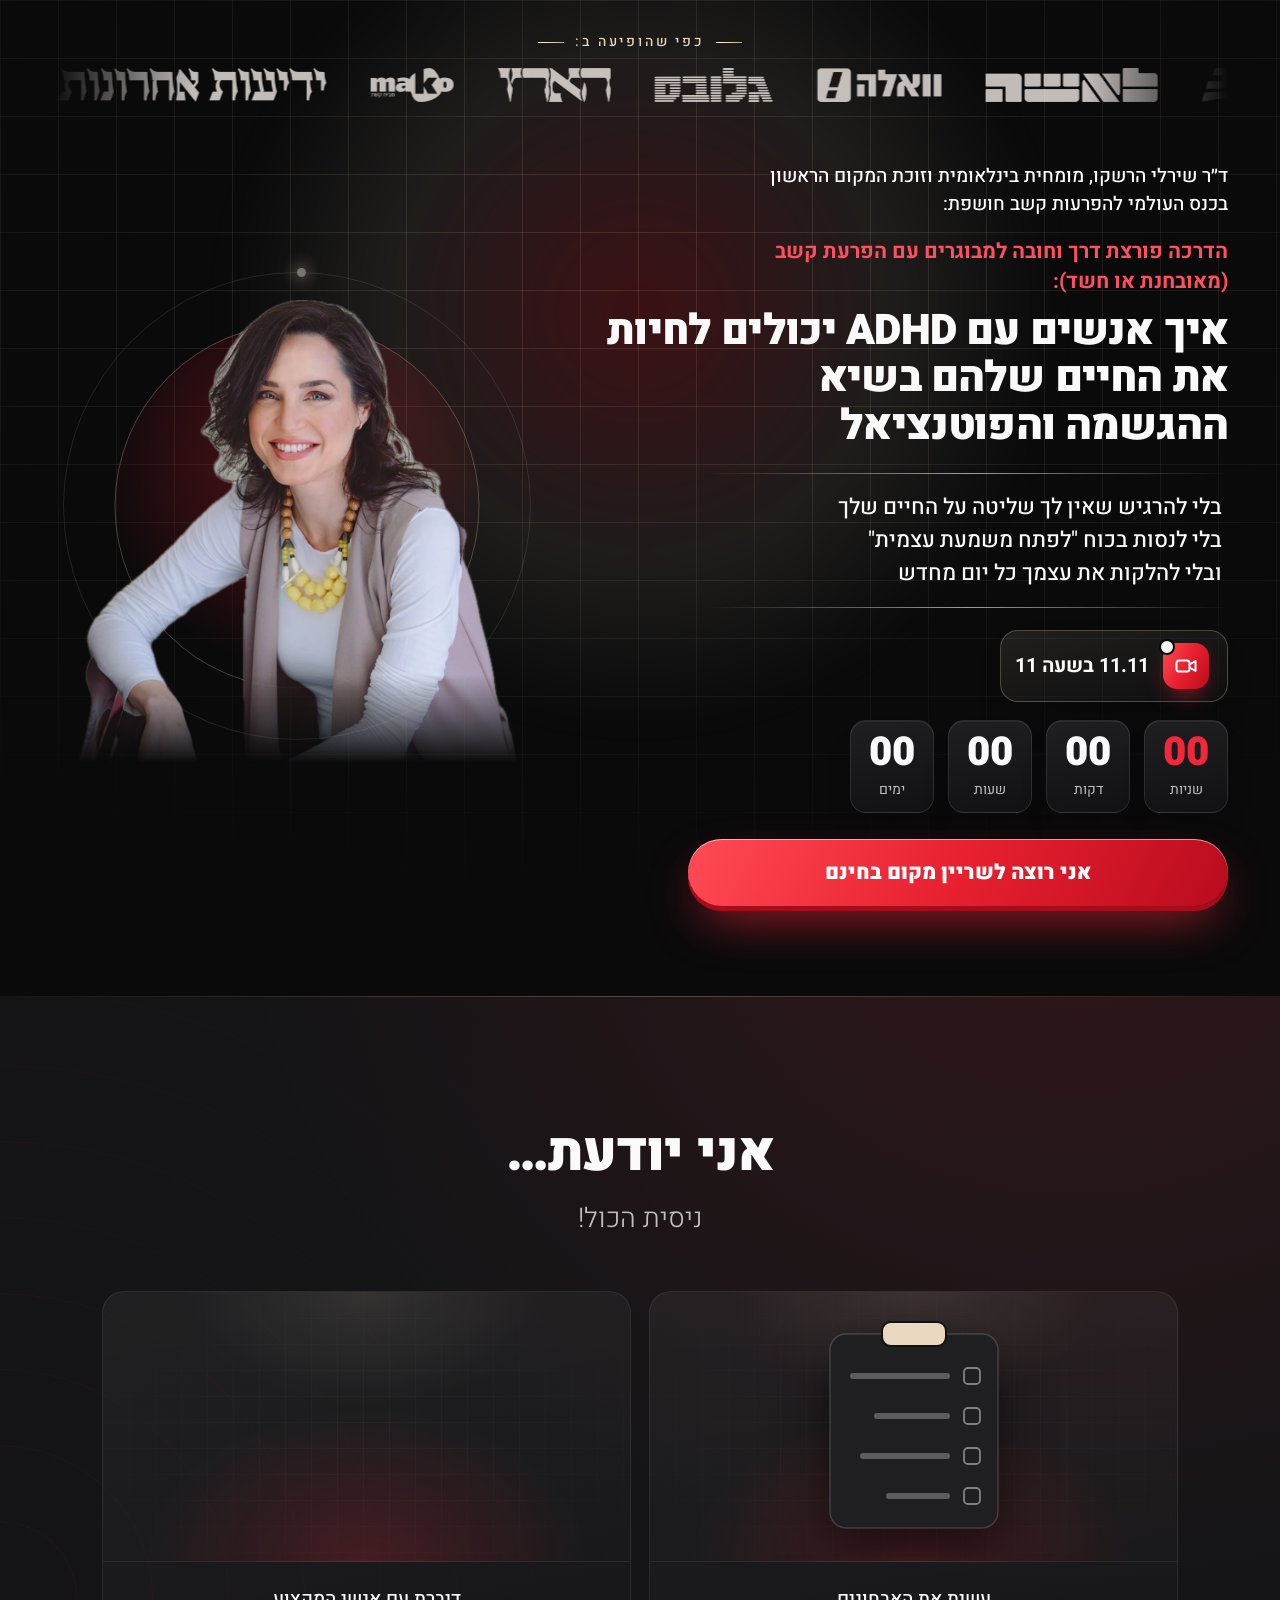
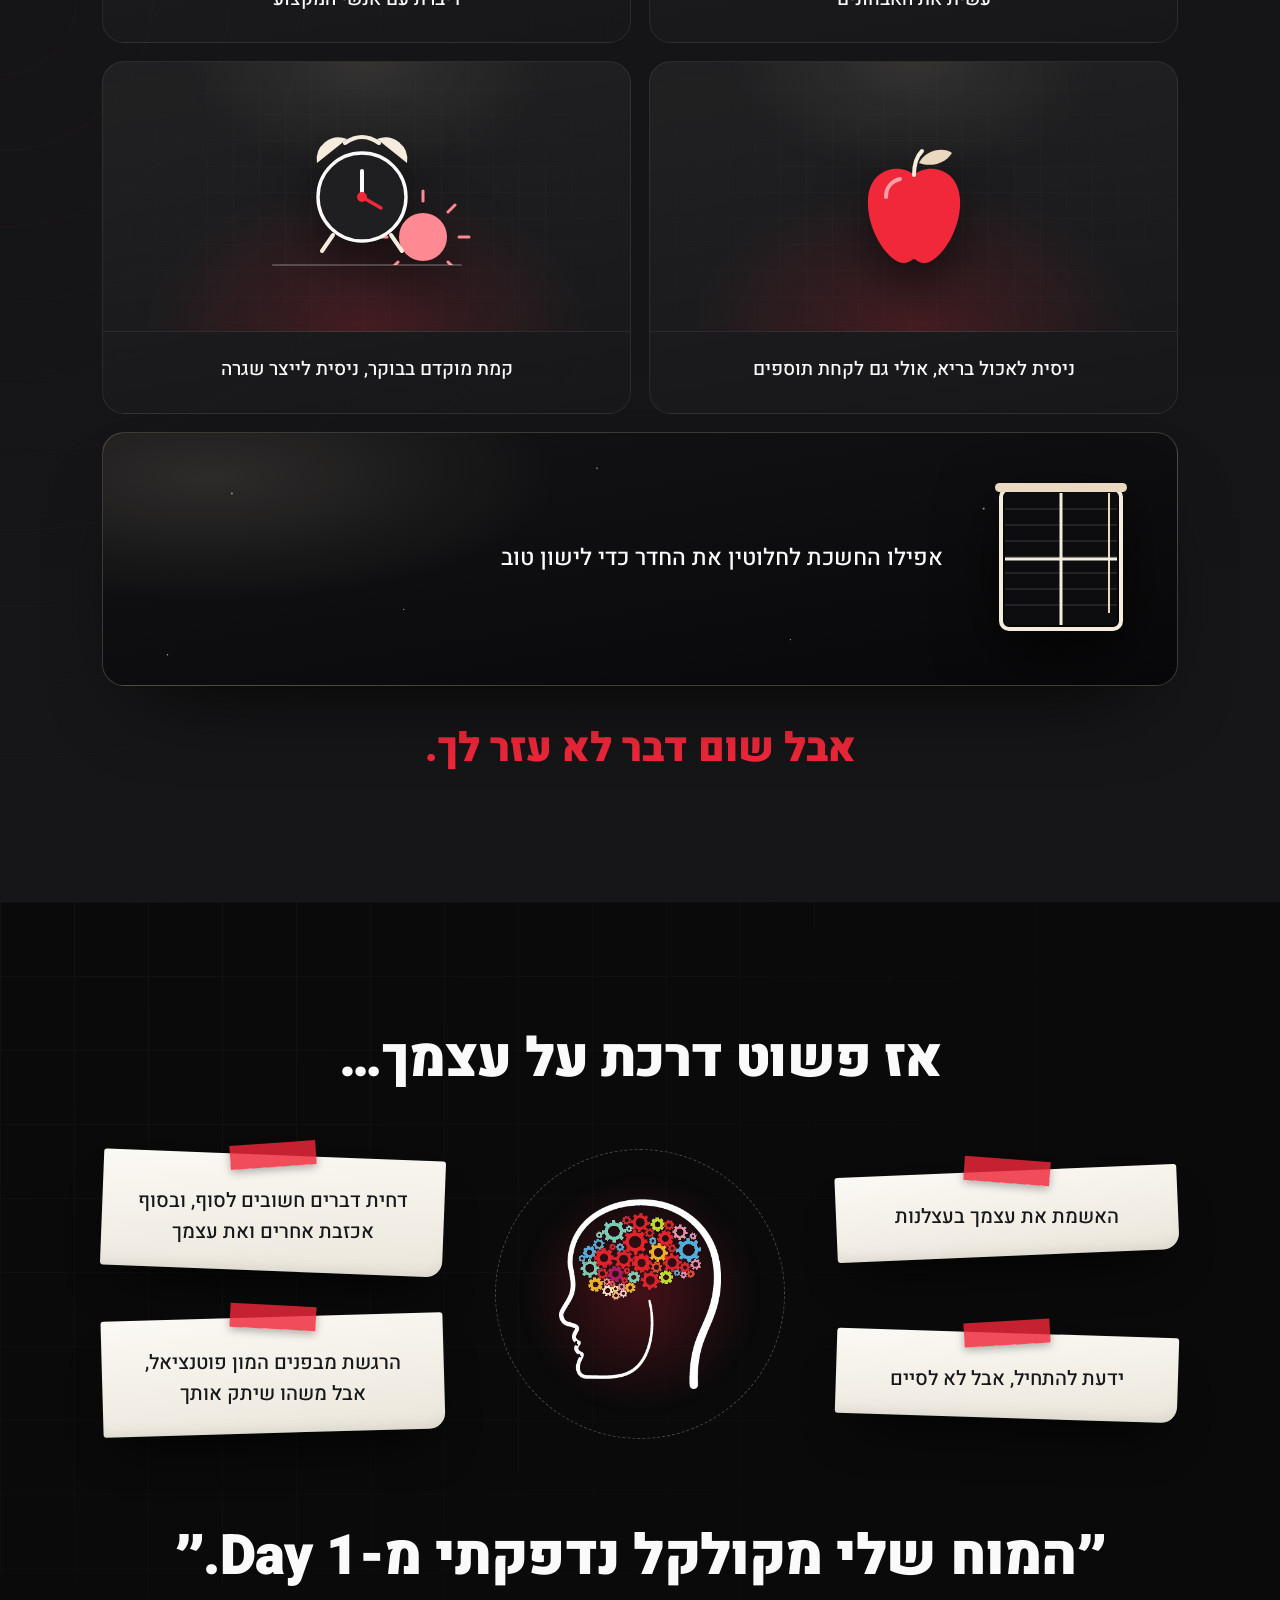
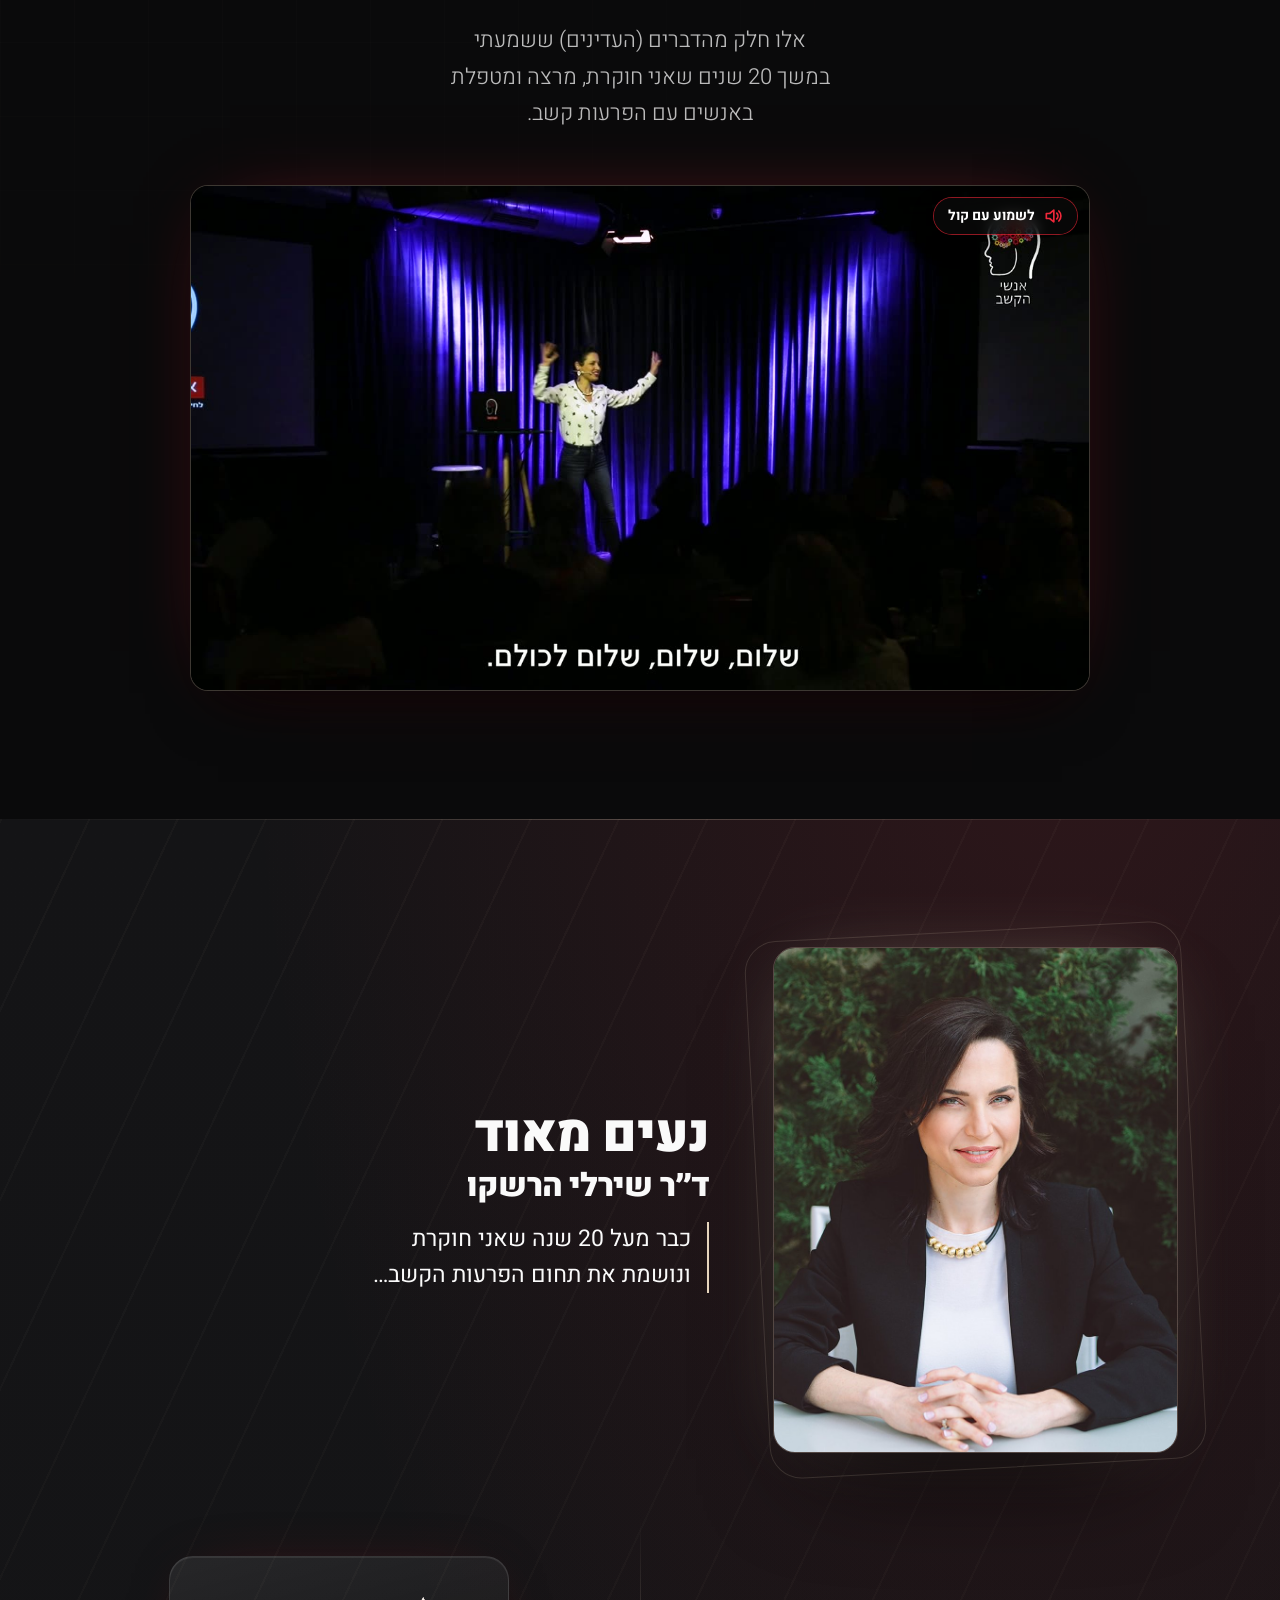
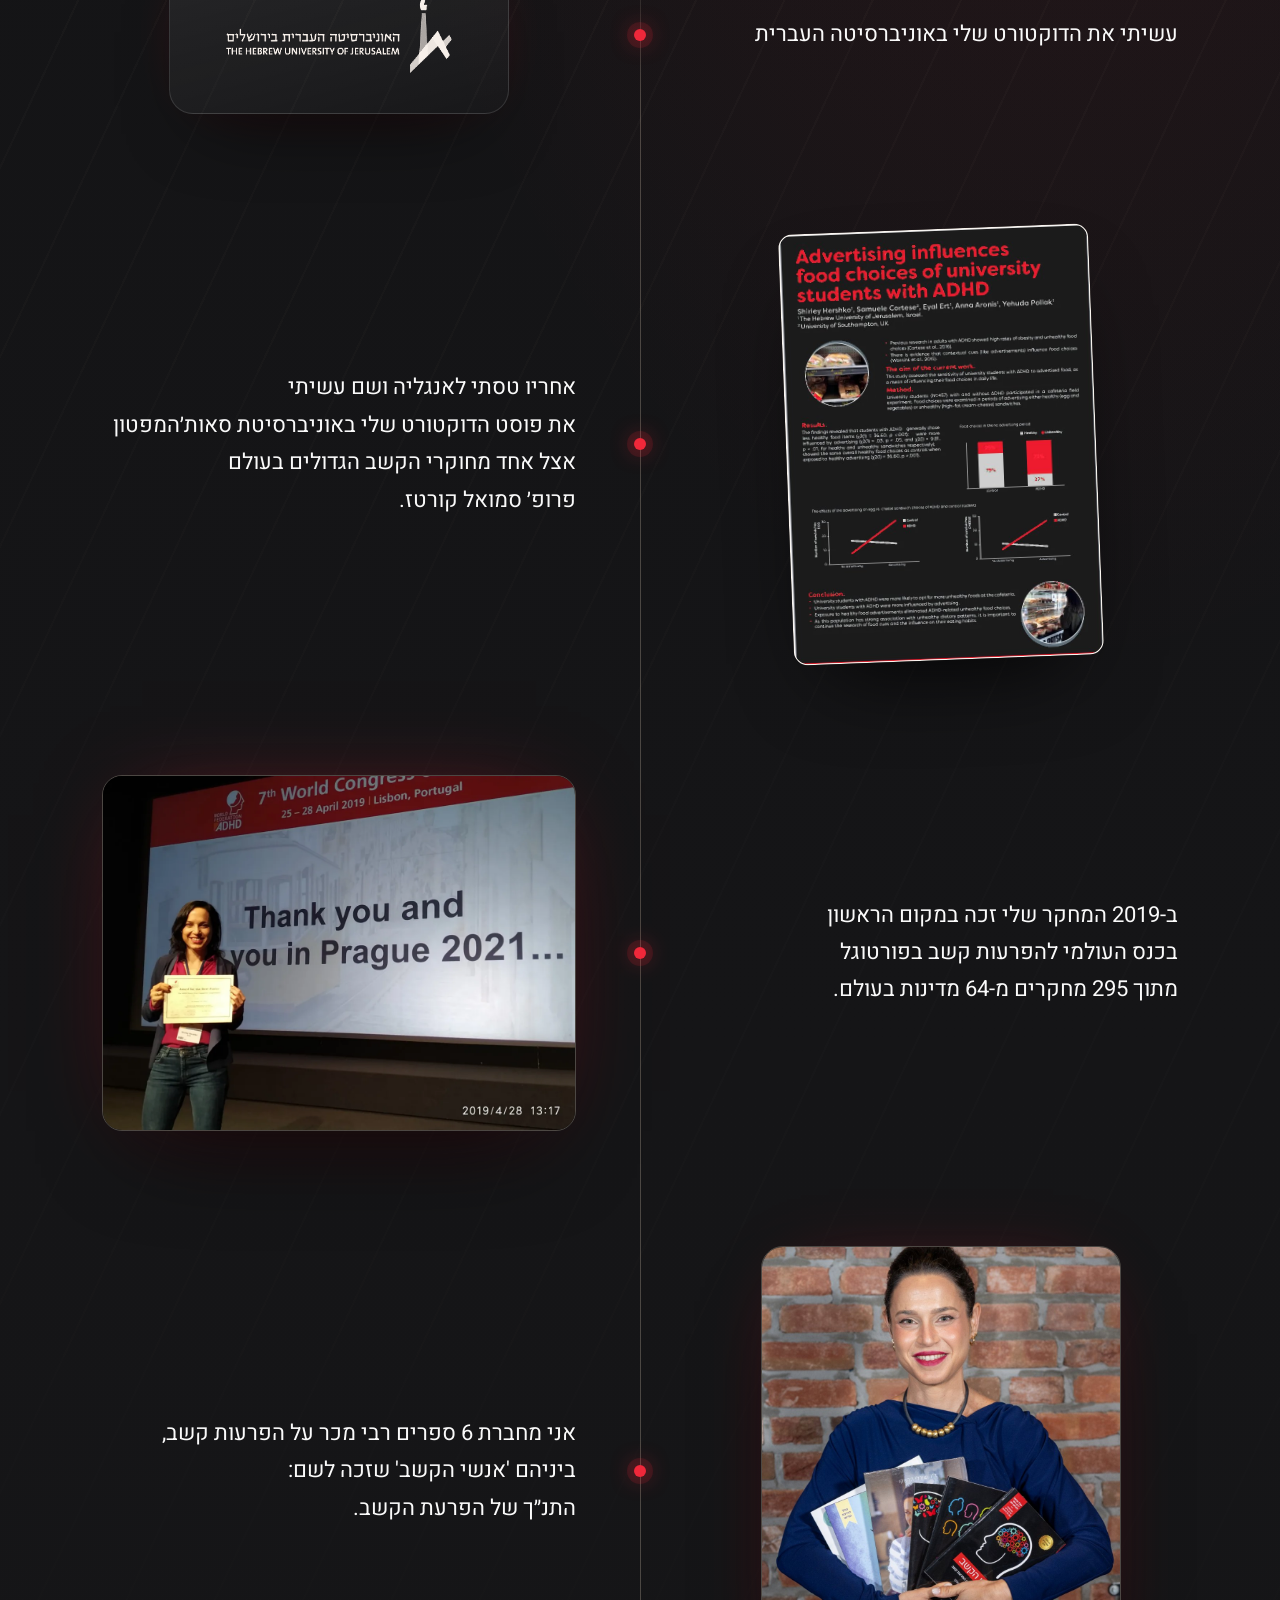
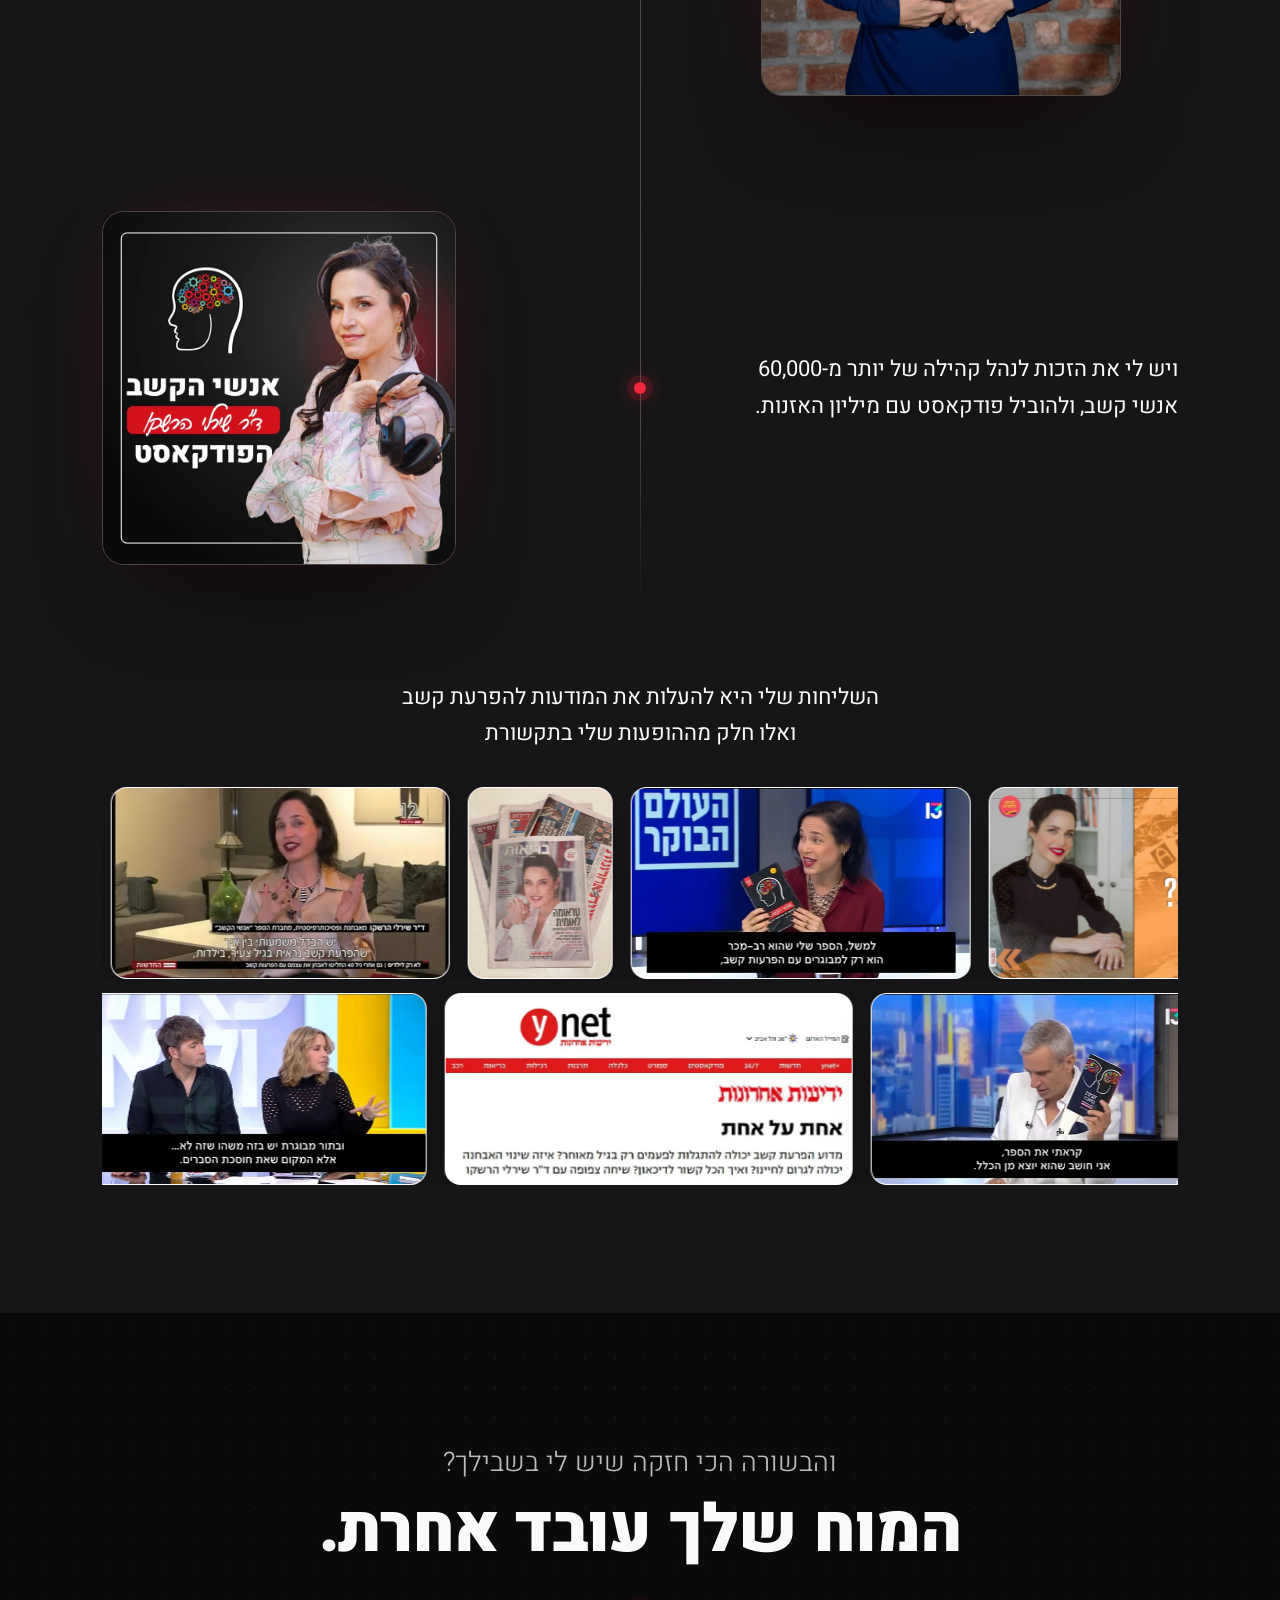
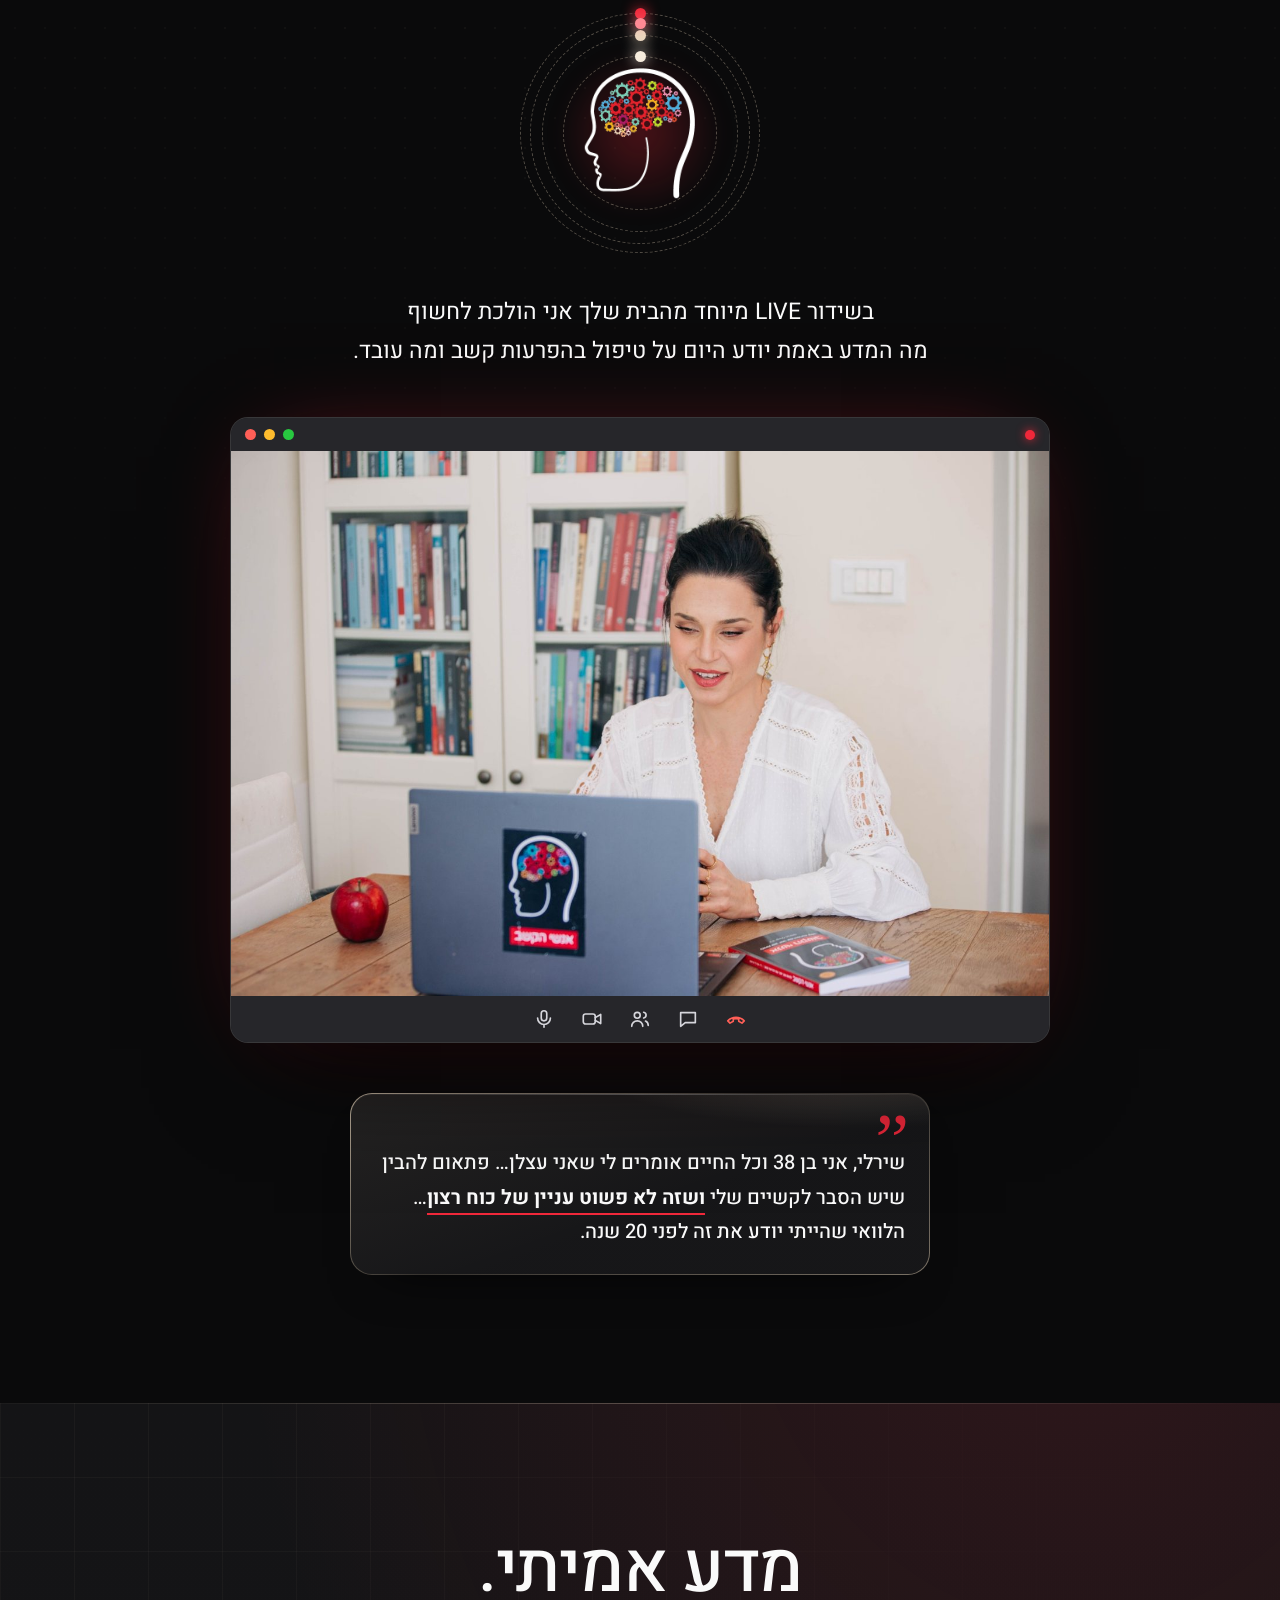
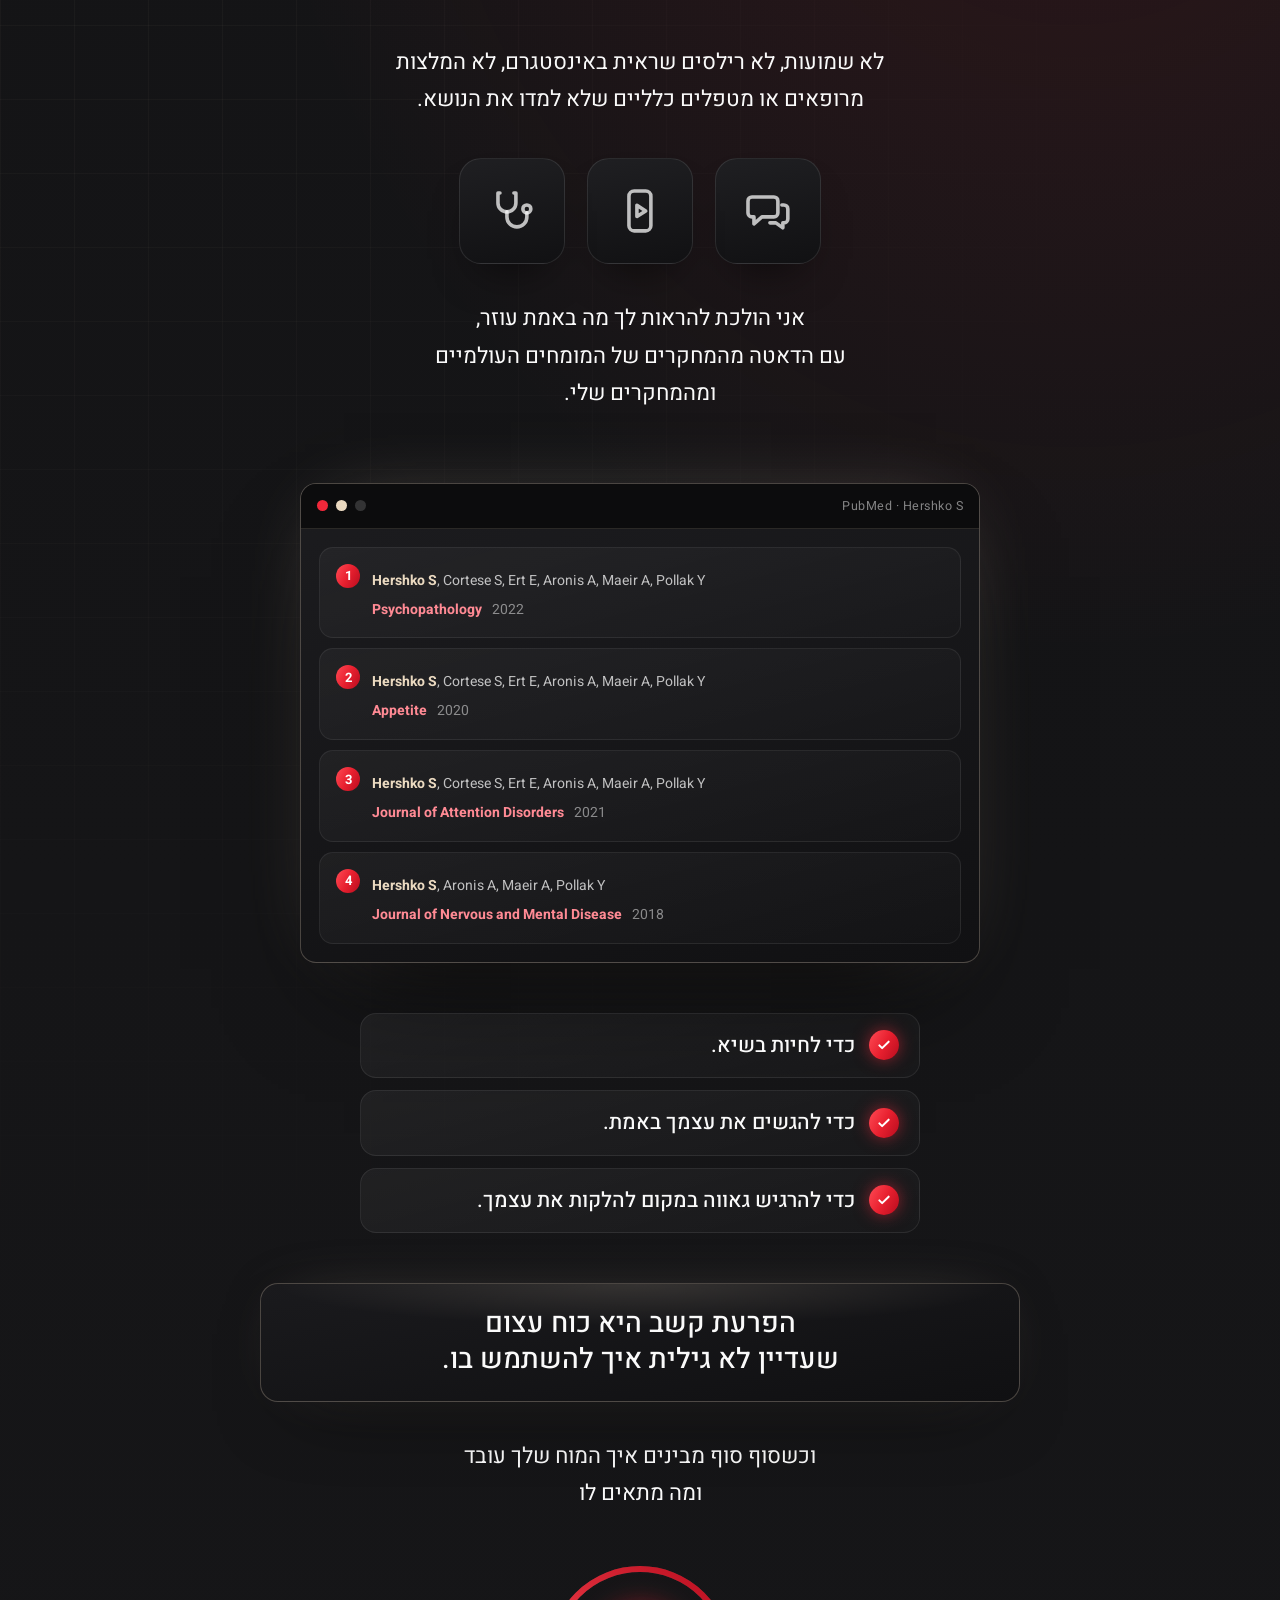
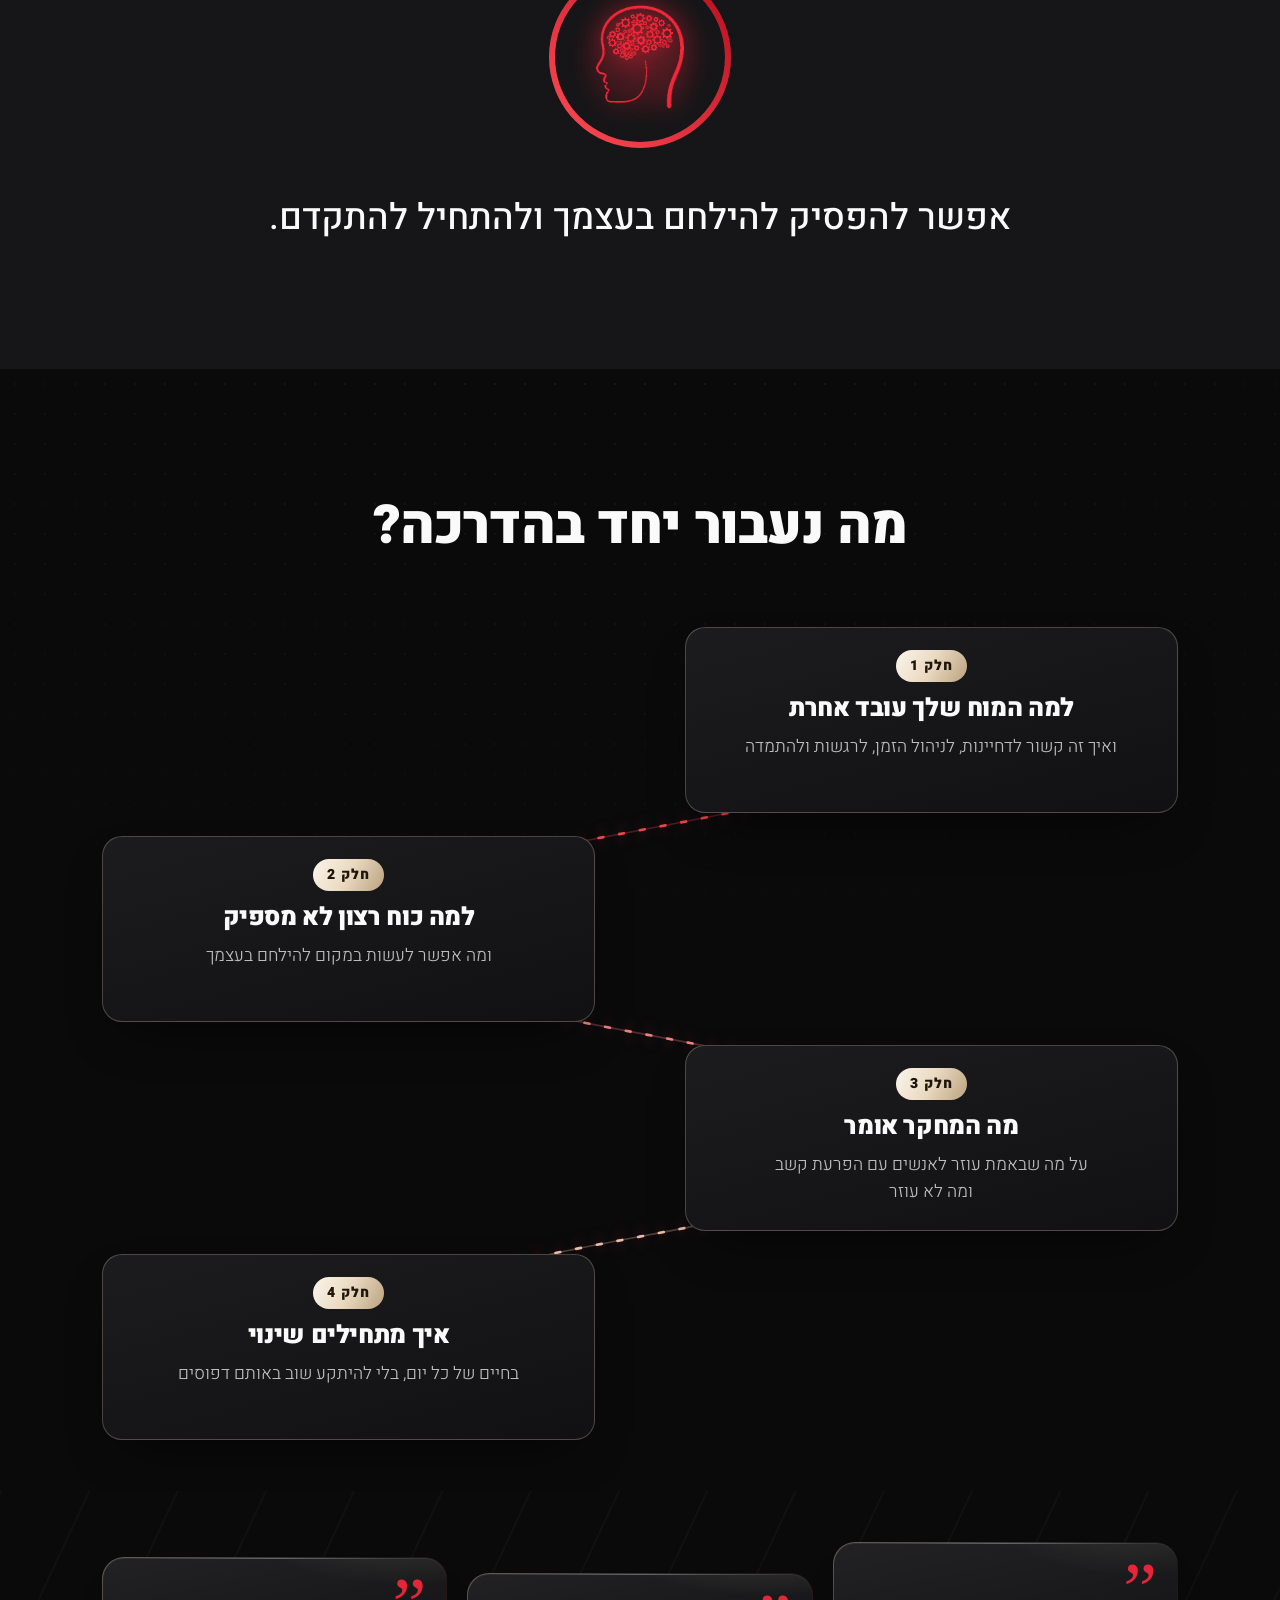
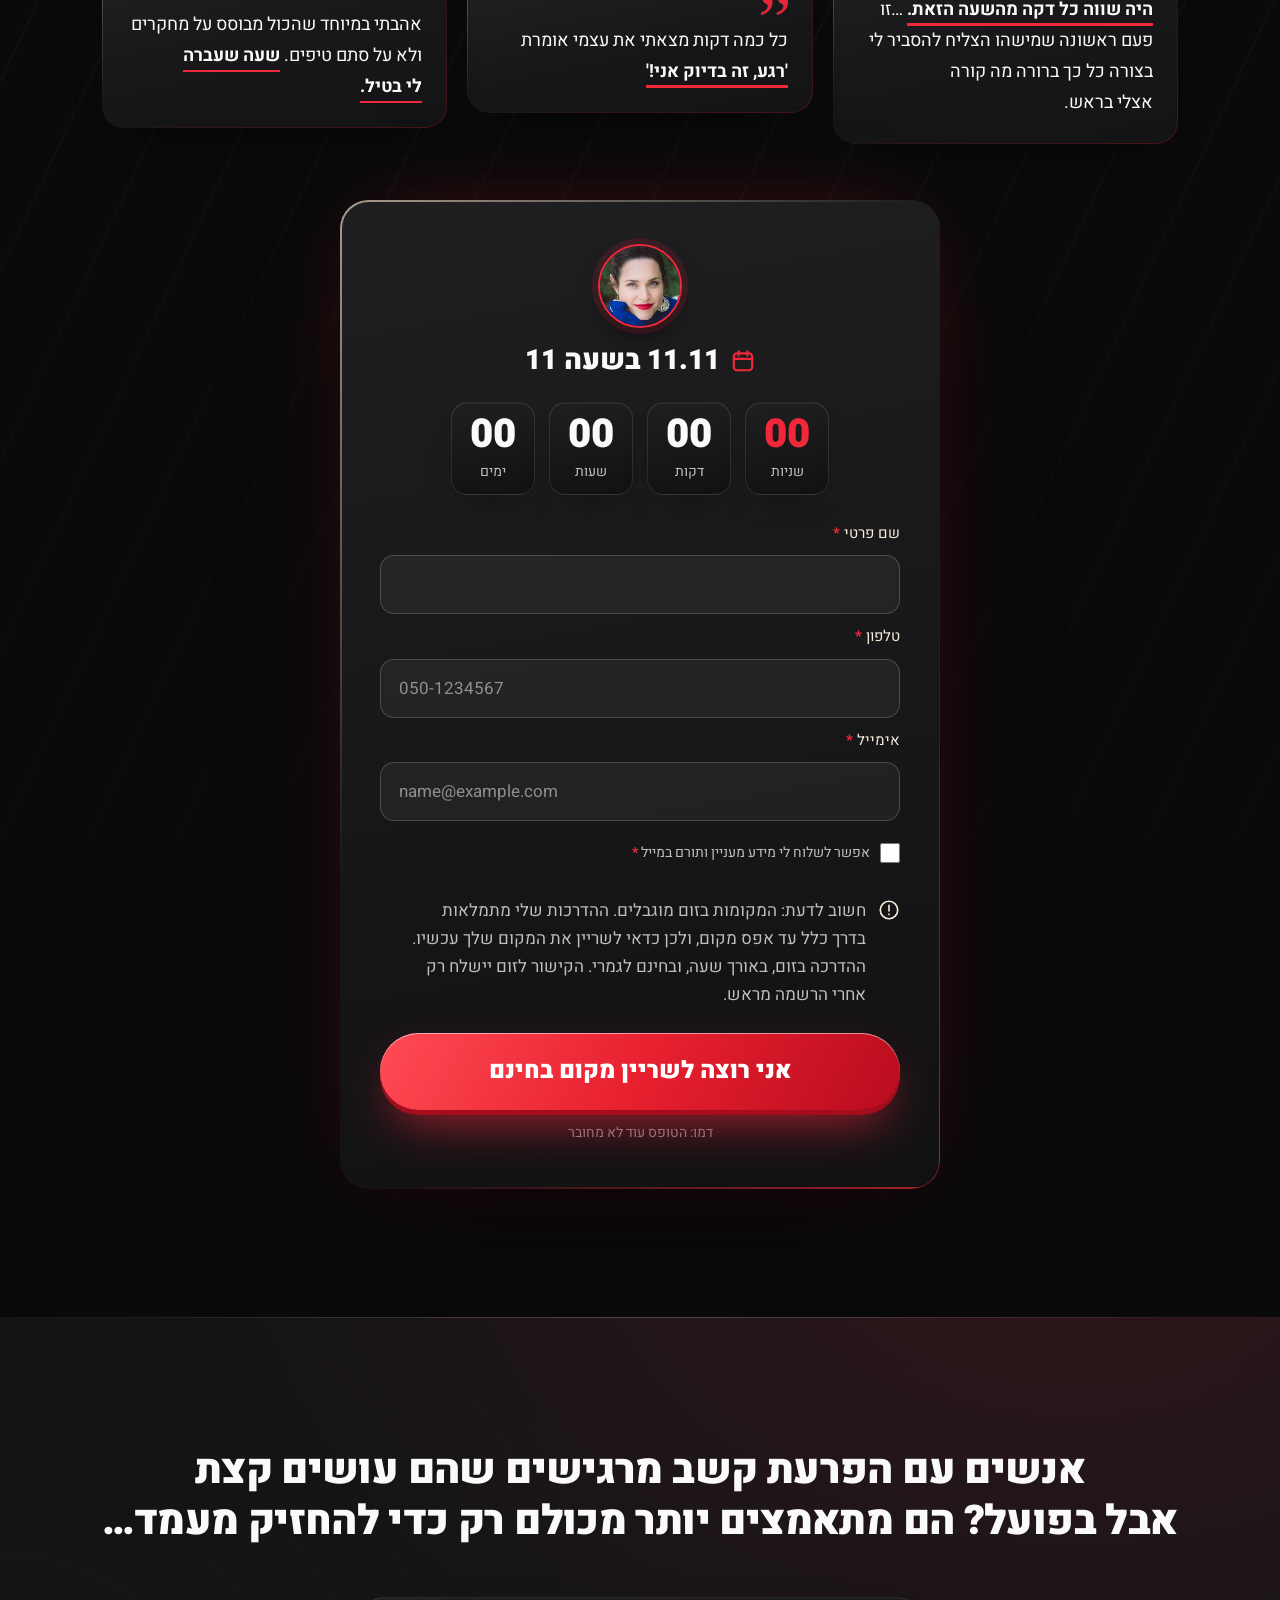
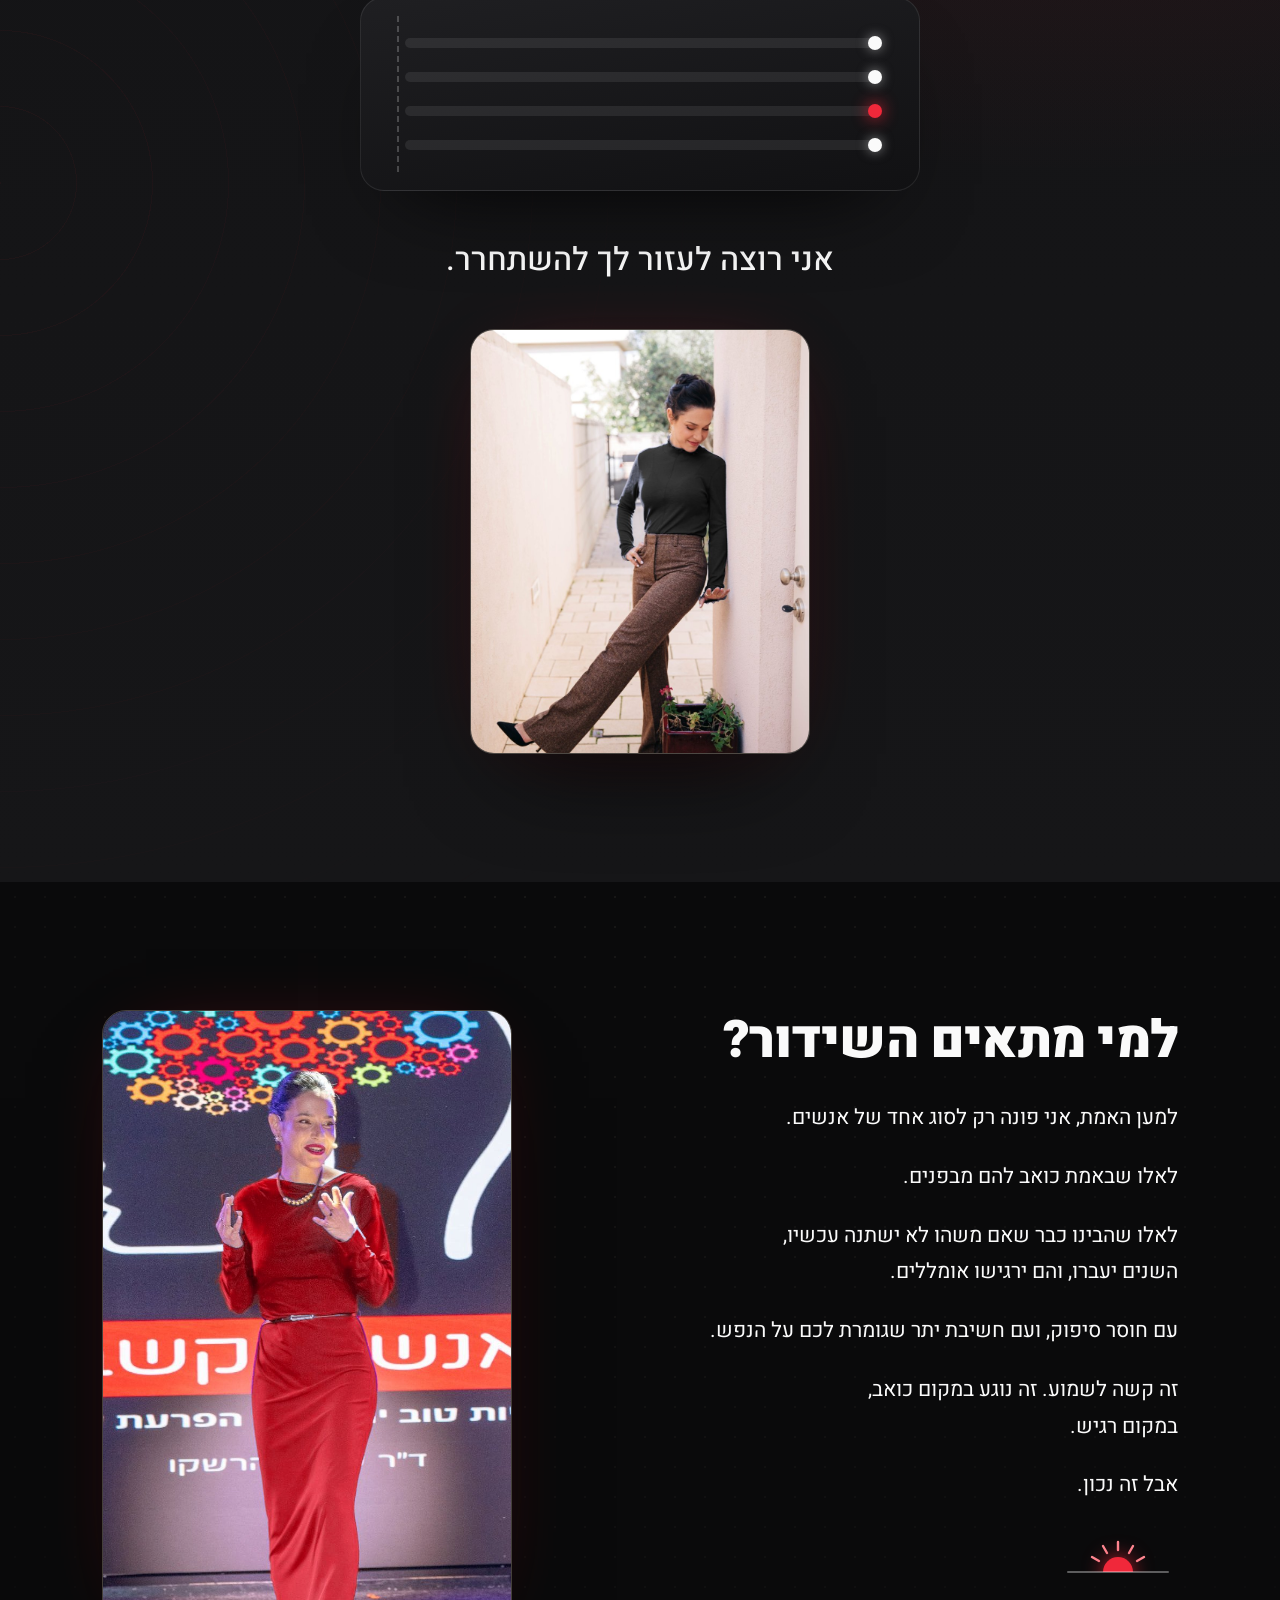
==== commit 90a683b7: "דף המבוגרים: לוגו צבעוני עם גלגלים מסתובבים, לוגו אדום עם גלגלים מרווחים, שמלה אדומה, חולצה שחורה, ז" ====
--- a/webinar/index.html
+++ b/webinar/index.html
@@ -502,7 +502,7 @@
       <p class="note n3 reveal" data-d="2" style="--r:2.2deg">דחית דברים חשובים לסוף, ובסוף אכזבת אחרים ואת עצמך</p>
       <p class="note n4 reveal" data-d="3" style="--r:-1.6deg">הרגשת מבפנים המון פוטנציאל, אבל משהו שיתק אותך</p>
     </div>
-    <p class="said reveal">״המוח שלי מקולקל, נדפקתי מ-Day 1.״</p>
+    <p class="said reveal">״המוח שלי מקולקל נדפקתי מ-Day 1.״</p>
     <p class="heard reveal">אלו חלק מהדברים (העדינים) ששמעתי<br class="br-d"> במשך 20 שנים שאני חוקרת, מרצה ומטפלת<br class="br-d"> באנשים עם הפרעות קשב.</p>
     <figure class="talkvid reveal"><div class="talkvid__frame">
       <video class="talkvid__v" src="assets/talkhouse.mp4" poster="assets/talkhouse-poster.jpg" autoplay muted loop playsinline preload="metadata" aria-label="ד״ר שירלי הרשקו מרצה בטוקהאוס"></video>
@@ -532,18 +532,18 @@
         <div class="step__viz"><figure class="poster fly-l"><img src="assets/poster-brand.jpg" alt="" width="654" height="910" loading="lazy"></figure></div>
       </div>
       <div class="step">
-        <div class="step__txt"><p class="reveal">ב-2019 המחקר שלי זכה במקום הראשון<br class="br-d"> בכנס העולמי להפרעות קשב בפורטוגל<br class="br-d"> (מתוך 295 מחקרים מ-64 מדינות בעולם).</p></div>
+        <div class="step__txt"><p class="reveal">ב-2019 המחקר שלי זכה במקום הראשון<br class="br-d"> בכנס העולמי להפרעות קשב בפורטוגל<br> <span class="nw">מתוך 295 מחקרים מ-64 מדינות בעולם.</span></p></div>
         <div class="step__viz"><figure class="prize reveal"><img src="assets/award.webp" alt="ד״ר שירלי הרשקו עם תעודת המקום הראשון" width="1200" height="900" loading="lazy"></figure></div>
       </div>
       <div class="step">
         <div class="step__txt">
-          <p class="reveal">אני מחברת 6 ספרים רבי מכר על הפרעות קשב, ביניהם 'אנשי הקשב'.</p>
+          <p class="reveal">אני מחברת 6 ספרים רבי מכר על הפרעות קשב,<br> <span class="nw">ביניהם 'אנשי הקשב' שזכה לשם:</span> <span class="nw">התנ״ך של הפרעת הקשב.</span></p>
         </div>
         <div class="step__viz"><figure class="shot reveal"><img src="assets/books-hug.jpg" alt="ד״ר שירלי הרשקו עם הספרים שלה" width="1000" height="1500" loading="lazy"></figure></div>
       </div>
       <div class="step">
         <div class="step__txt">
-          <p class="reveal balance">ויש לי את הזכות לנהל קהילה של יותר מ-60,000 אנשי קשב בישראל, ולהוביל פודקאסט עם קרוב למיליון האזנות.</p>
+          <p class="reveal balance">ויש לי את הזכות לנהל קהילה של יותר מ-60,000<br> אנשי קשב, ולהוביל פודקאסט עם מיליון האזנות.</p>
         </div>
         <div class="step__viz"><figure class="shot shot--sq reveal"><img src="assets/podcast-cover.jpg" alt="הפודקאסט אנשי הקשב עם ד״ר שירלי הרשקו" width="900" height="900" loading="lazy"></figure></div>
       </div>
@@ -634,7 +634,7 @@
         <defs><linearGradient id="gPow" x1="0" y1="0" x2="1" y2="1"><stop offset="0" stop-color="#ff4b55"/><stop offset="1" stop-color="#b80c1e"/></linearGradient></defs>
         <circle class="tr" cx="100" cy="100" r="88"/><circle class="fl" cx="100" cy="100" r="88"/>
       </svg>
-      <span class="brainred"></span>
+      <div class="gk gk--red"><img class="gk__base" src="assets/brain-gears-red-base.png" alt="" width="264" height="310" loading="lazy"><i style="left:37.5%;top:7.419%;width:8.712%;height:7.419%;background-size:1134.783% 586.957%;background-position:0% 0%;--t:14s"></i><i style="left:54.924%;top:8.387%;width:11.742%;height:10%;background-size:841.935% 435.484%;background-position:10.87% 0%;--t:18.1s;--dir:reverse"></i><i style="left:63.636%;top:10%;width:8.712%;height:7.419%;background-size:1134.783% 586.957%;background-position:24.37% 0%;--t:14.9s"></i><i style="left:25.379%;top:10%;width:17.045%;height:14.516%;background-size:580% 300%;background-position:38.426% 0%;--t:23.4s;--dir:reverse"></i><i style="left:68.561%;top:12.258%;width:12.5%;height:10.645%;background-size:790.909% 409.091%;background-position:57.018% 0%;--t:18.2s"></i><i style="left:51.515%;top:14.194%;width:8.712%;height:7.419%;background-size:1134.783% 586.957%;background-position:69.328% 0%;--t:14.8s;--dir:reverse"></i><i style="left:79.167%;top:16.452%;width:7.197%;height:6.129%;background-size:1373.684% 710.526%;background-position:78.512% 0%;--t:11.2s"></i><i style="left:54.167%;top:19.032%;width:7.197%;height:6.129%;background-size:1373.684% 710.526%;background-position:87.19% 0%;--t:13.4s;--dir:reverse"></i><i style="left:19.318%;top:19.677%;width:10.227%;height:8.71%;background-size:966.667% 500%;background-position:99.145% 0%;--t:16.2s"></i><i style="left:71.212%;top:19.355%;width:17.803%;height:15.161%;background-size:555.319% 287.234%;background-position:0% 53.409%;--t:25.9s;--dir:reverse"></i><i style="left:33.712%;top:21.935%;width:7.955%;height:6.774%;background-size:1242.857% 642.857%;background-position:20.417% 41.228%;--t:13.1s"></i><i style="left:54.167%;top:22.258%;width:14.015%;height:11.935%;background-size:705.405% 364.865%;background-position:32.143% 47.959%;--t:21.5s;--dir:reverse"></i><i style="left:20.455%;top:24.839%;width:14.773%;height:12.581%;background-size:669.231% 346.154%;background-position:50% 48.958%;--t:21.6s"></i><i style="left:42.045%;top:26.129%;width:17.803%;height:15.161%;background-size:555.319% 287.234%;background-position:71.028% 53.409%;--t:24.5s;--dir:reverse"></i><i style="left:79.545%;top:30.645%;width:9.47%;height:8.065%;background-size:1044% 540%;background-position:85.169% 42.727%;--t:15.9s"></i><i style="left:11.742%;top:30.323%;width:14.773%;height:12.581%;background-size:669.231% 346.154%;background-position:0% 100%;--t:21s;--dir:reverse"></i><i style="left:69.697%;top:36.129%;width:6.439%;height:5.484%;background-size:1535.294% 794.118%;background-position:16.803% 81.356%;--t:12.3s"></i><i style="left:60.606%;top:36.452%;width:10.985%;height:9.355%;background-size:900% 465.517%;background-position:25.862% 90.566%;--t:16.9s;--dir:reverse"></i><i style="left:73.106%;top:37.097%;width:7.197%;height:6.129%;background-size:1373.684% 710.526%;background-position:37.603% 82.759%;--t:12.8s"></i><i style="left:40.909%;top:36.774%;width:10.227%;height:8.71%;background-size:966.667% 500%;background-position:47.863% 88.889%;--t:14.9s;--dir:reverse"></i><i style="left:48.864%;top:36.452%;width:14.773%;height:12.581%;background-size:669.231% 346.154%;background-position:63.514% 100%;--t:21.4s"></i><i style="left:16.667%;top:40%;width:11.742%;height:10%;background-size:841.935% 435.484%;background-position:79.13% 92.308%;--t:17.6s;--dir:reverse"></i><i style="left:39.015%;top:42.581%;width:9.47%;height:8.065%;background-size:1044% 540%;background-position:91.102% 87.273%;--t:14.1s"></i></div>
     </div>
     <p class="close reveal">אפשר להפסיק להילחם בעצמך ולהתחיל להתקדם.</p>
   </div>
@@ -666,7 +666,6 @@
       </div>
     </div>
   </div>
-    <div class="pf-solo reveal"><figure class="pf"><blockquote class="pf__txt">פעם ראשונה בחיים שלי אני באמת מצליחה לעבוד עם יומן… <span class="hl">עכשיו יש לי עוגנים, חלונות זמן ואני גם יודעת מה לעשות כשהתכנון משתבש.</span></blockquote></figure></div>
 </section>
 
 <!-- ============ 7 · SAVE YOUR SEAT ============ -->
@@ -706,7 +705,7 @@
       <div class="race"><div class="race__lane"><i></i></div><div class="race__lane"><i></i></div><div class="race__lane me"><i></i></div><div class="race__lane"><i></i></div></div>
     </div>
     <p class="lead reveal">אני רוצה לעזור לך להשתחרר.</p>
-    <figure class="free reveal"><img src="assets/hallway.jpg" alt="ד״ר שירלי הרשקו" width="900" height="1350" loading="lazy"></figure>
+    <figure class="free reveal"><img src="assets/hallway-black.jpg" alt="ד״ר שירלי הרשקו" width="900" height="1350" loading="lazy"></figure>
   </div>
 </section>
 
@@ -722,6 +721,7 @@
         <p class="reveal">עם חוסר סיפוק, ועם חשיבת יתר שגומרת לכם על הנפש.</p>
         <p class="reveal">זה קשה לשמוע. זה נוגע במקום כואב,<br class="br-d"> במקום רגיש.</p>
         <p class="reveal">אבל זה נכון.</p>
+        <div class="dawn reveal" aria-hidden="true"><svg viewBox="0 0 120 60"><defs><clipPath id="dawnSky"><rect width="120" height="46"/></clipPath></defs><g class="dawn__rays"><path d="M60 24V16M71 27l4-7M49 27l-4-7M79 35l7-4M41 35l-7-4"/></g><g clip-path="url(#dawnSky)"><circle class="dawn__sun" cx="60" cy="46" r="15"/></g><path class="dawn__line" d="M10 46h100"/></svg></div>
         <p class="reveal">החדשות הטובות הן שאתם יכולים להרגיש אחרת.<br class="br-d"> אחרת לגמרי.</p>
         <p class="reveal">התקופה הכי טובה של החיים שלכם עוד לא התחילה.</p>
         <p class="reveal">השידור הזה הוא חובה,<br>הוא לא רשות.</p>
@@ -732,7 +732,7 @@
           <p>באהבה, ד״ר שירלי הרשקו</p>
         </div>
       </div>
-      <figure class="letter__pic reveal"><img src="assets/stage-blue.jpg" alt="ד״ר שירלי הרשקו מרצה" width="760" height="1140" loading="lazy"></figure>
+      <figure class="letter__pic reveal"><img src="assets/stage-red.jpg" alt="ד״ר שירלי הרשקו מרצה" width="760" height="1140" loading="lazy"></figure>
     </div>
     <h3 class="who__fit reveal">ההדרכה מתאימה לך אם</h3>
     <ul class="checks">
--- a/webinar/lp.css
+++ b/webinar/lp.css
@@ -952,11 +952,8 @@
 .power .brainred{position:absolute;left:50%;top:50%;width:44%;height:52%;transform:translate(-50%,-50%);background:var(--a1);-webkit-mask:url(assets/brain-left.png) center/contain no-repeat;mask:url(assets/brain-left.png) center/contain no-repeat;filter:drop-shadow(0 0 14px rgba(var(--a1-rgb),.9))}
 .about__photo img[src*="black-jacket"]{object-position:50% 30%}
 .poster{background:#1b1b1b}
-/* self-blame: the colourful brain slowly loses its colour (instead of the red crack) */
-.self .slaps__brain img{animation:none;filter:none;transition:filter 2.8s ease .8s,opacity 2.8s ease .8s}
-.self .slaps__brain.in img{filter:grayscale(1) brightness(.72);opacity:.85}
-.self .slaps__brain.in::before{opacity:.35;transition:opacity 2.8s ease .8s}
-.no-js .slaps__brain img{filter:grayscale(1) brightness(.72)}
+/* the head in the self-blame part stays in full colour (Shirley asked for no gray), with no glitch */
+.self .slaps__brain img{animation:none;filter:none}
 /* road map without pictures, who checklist heading, questions */
 .road--plain .stop{display:block}
 .road--plain .stop__txt{padding:22px 24px 24px;text-align:center}
@@ -1054,7 +1051,25 @@
 @keyframes gk-spin{to{rotate:360deg}}
 html body .slaps__brain .gk{width:56%;animation:none}
 html body .brainorb .gk{position:absolute;left:50%;top:50%;width:46%;transform:translate(-50%,-50%)}
-.self .slaps__brain .gk{transition:filter 2.8s ease .8s,opacity 2.8s ease .8s}
-.self .slaps__brain.in .gk{filter:grayscale(1) brightness(.72);opacity:.85}
-html body .slaps__brain .gk .gk__base{filter:none;opacity:1}
 @media (prefers-reduced-motion:reduce){.gk i{animation:none}}
+/* the red head in the power ring: same gears, painted red, a little smaller so they stand apart while they turn */
+html body .power .gk{position:absolute;left:50%;top:50%;width:44%;transform:translate(-50%,-50%);filter:drop-shadow(0 0 14px rgba(var(--a1-rgb),.9))}
+.gk--red i{background-image:url(assets/brain-gears-red.png);scale:.84}
+
+/* phones: "נעים מאוד, ד״ר שירלי הרשקו" comes above the photo */
+@media (max-width:859px){
+  .about__copy{display:contents}
+  .about__copy h2{order:-1;text-align:center}
+  .about__copy .lead{order:1}
+}
+
+/* a small sunrise between "אבל זה נכון." and the good news */
+.dawn{width:120px;margin:22px auto 4px}
+@media (min-width:900px){.letter__txt .dawn{margin-inline:0 auto}}
+.dawn svg{display:block;width:100%;overflow:visible}
+.dawn__line{stroke:rgba(var(--ivory-rgb),.35);stroke-width:2;stroke-linecap:round}
+.dawn__sun{fill:var(--a1);filter:drop-shadow(0 0 10px rgba(var(--a1-rgb),.8));transform:translateY(18px);transition:transform 1.6s var(--ease-out) .2s}
+.dawn__rays path{fill:none;stroke:var(--a1-soft);stroke-width:2.4;stroke-linecap:round;opacity:0;transition:opacity 1s ease 1.3s}
+.dawn.in .dawn__sun,.no-js .dawn__sun{transform:none}
+.dawn.in .dawn__rays path,.no-js .dawn__rays path{opacity:1}
+@media (prefers-reduced-motion:reduce){.dawn__sun{transform:none;transition:none}.dawn__rays path{opacity:1;transition:none}}
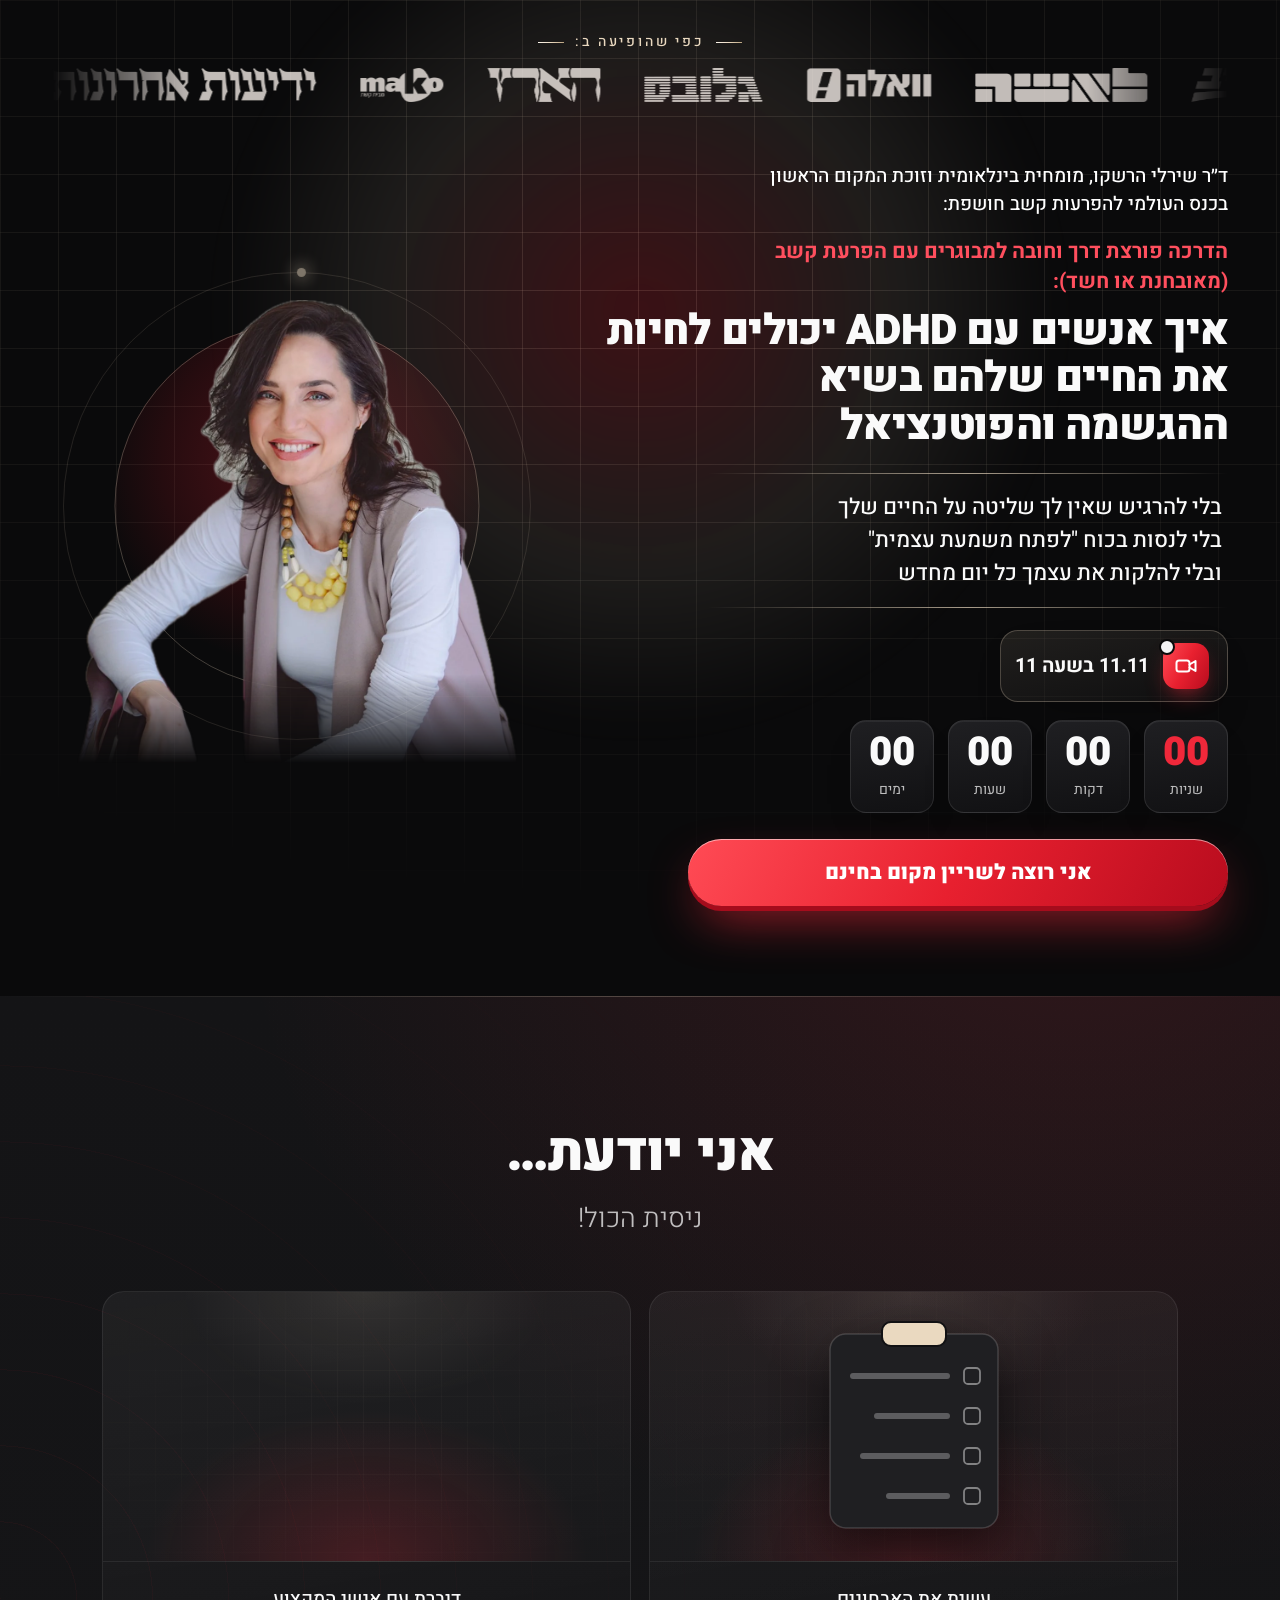
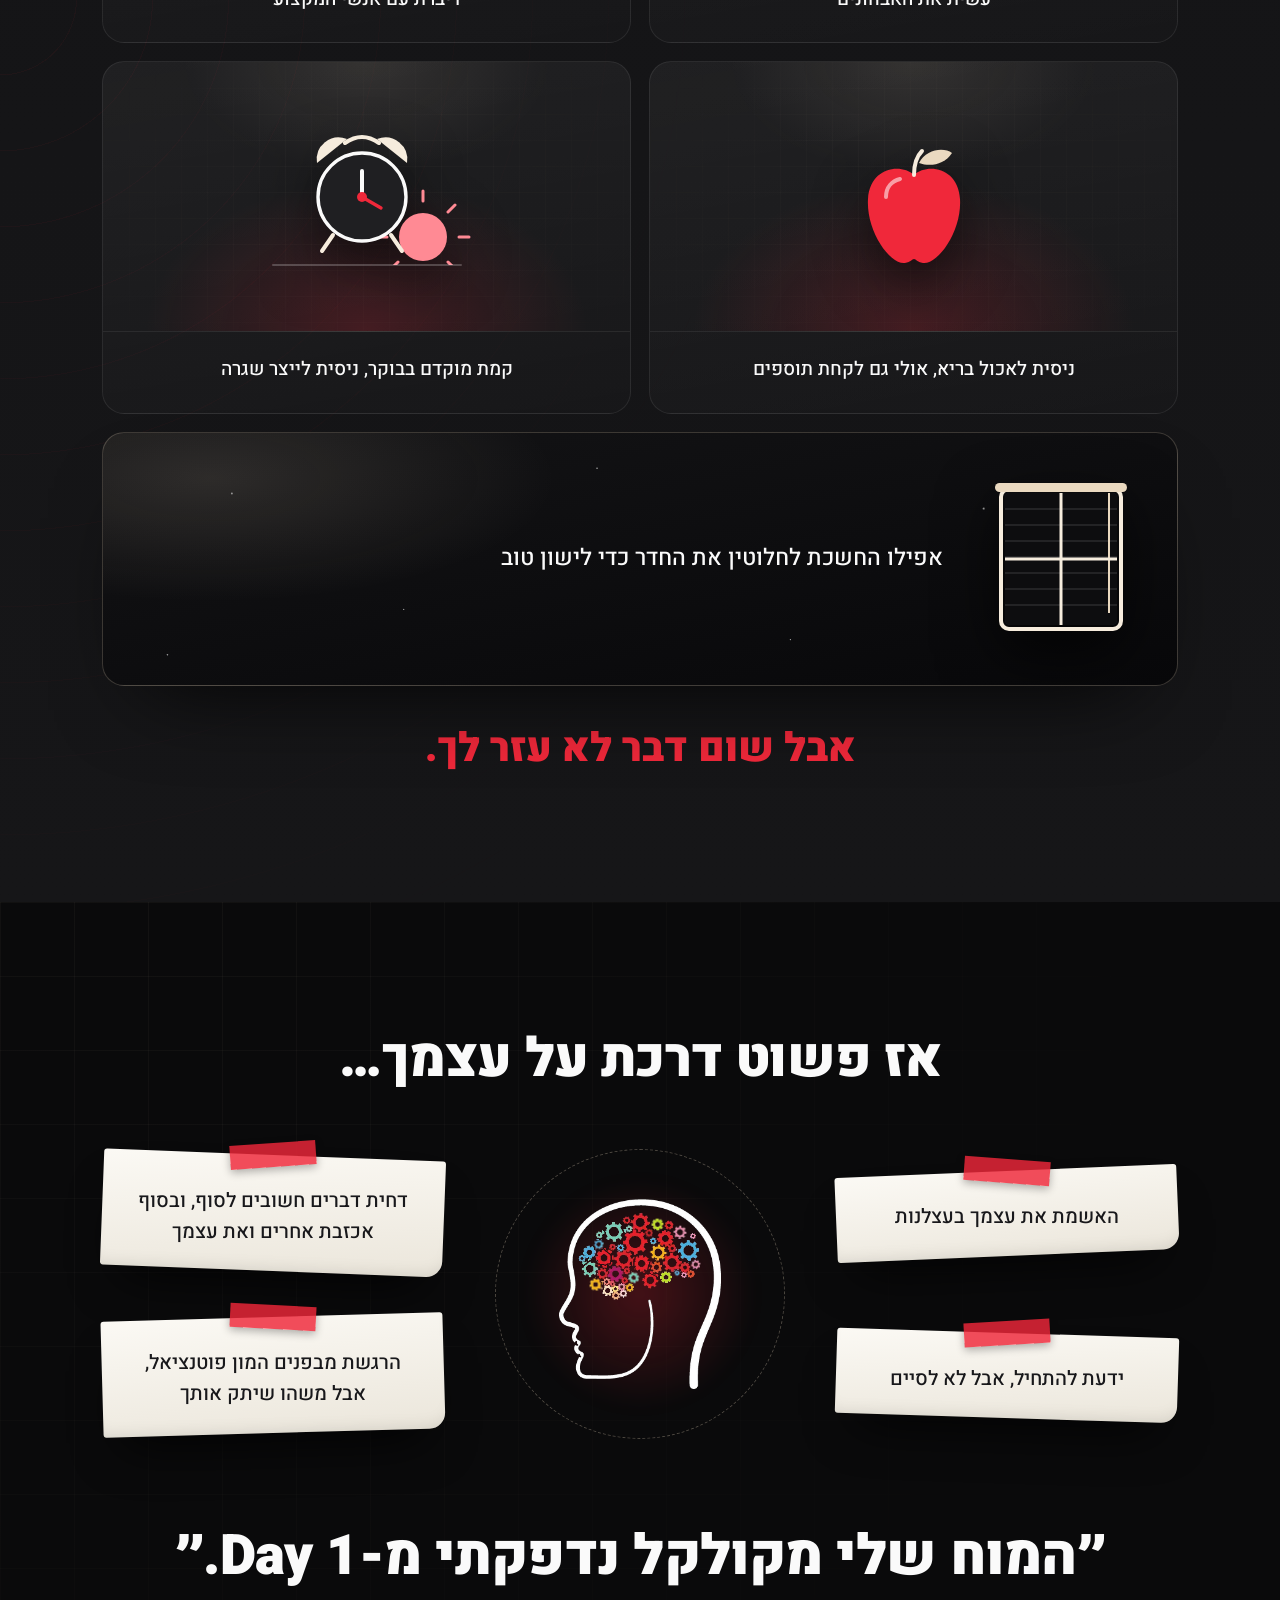
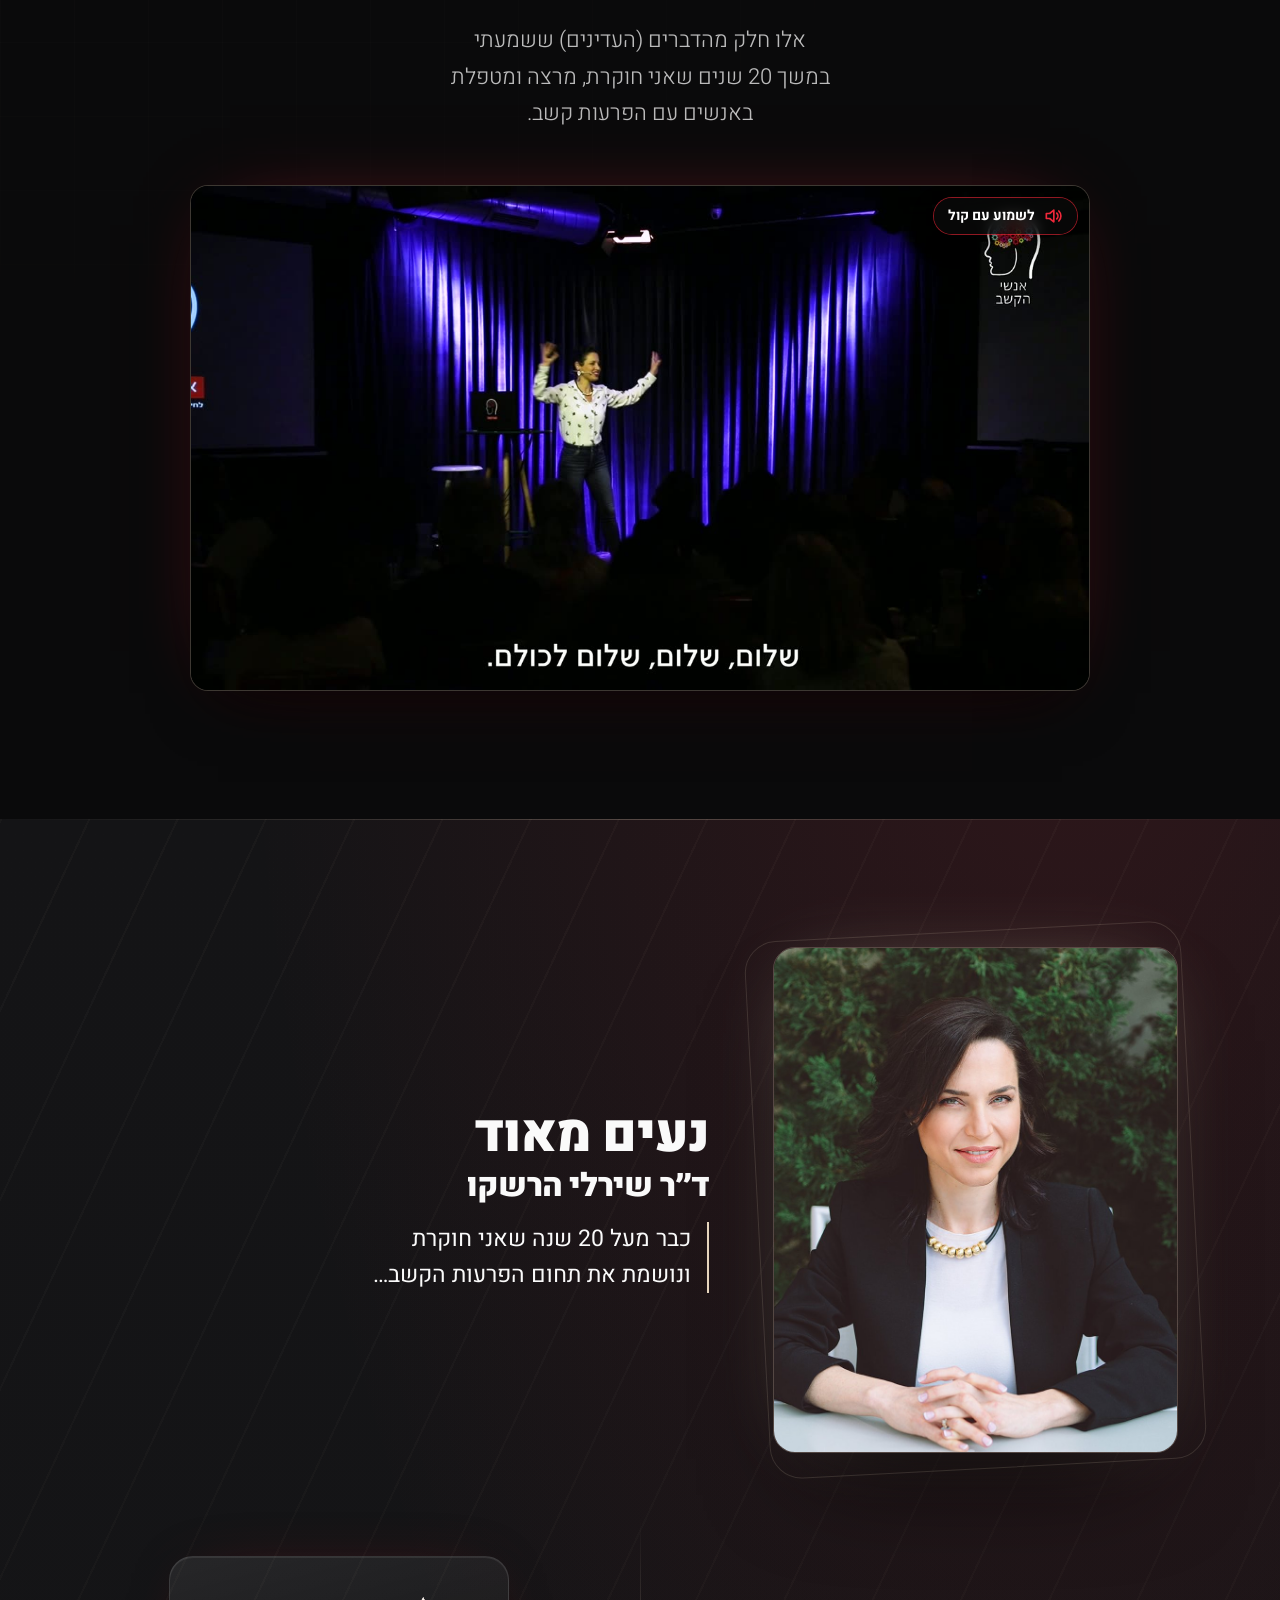
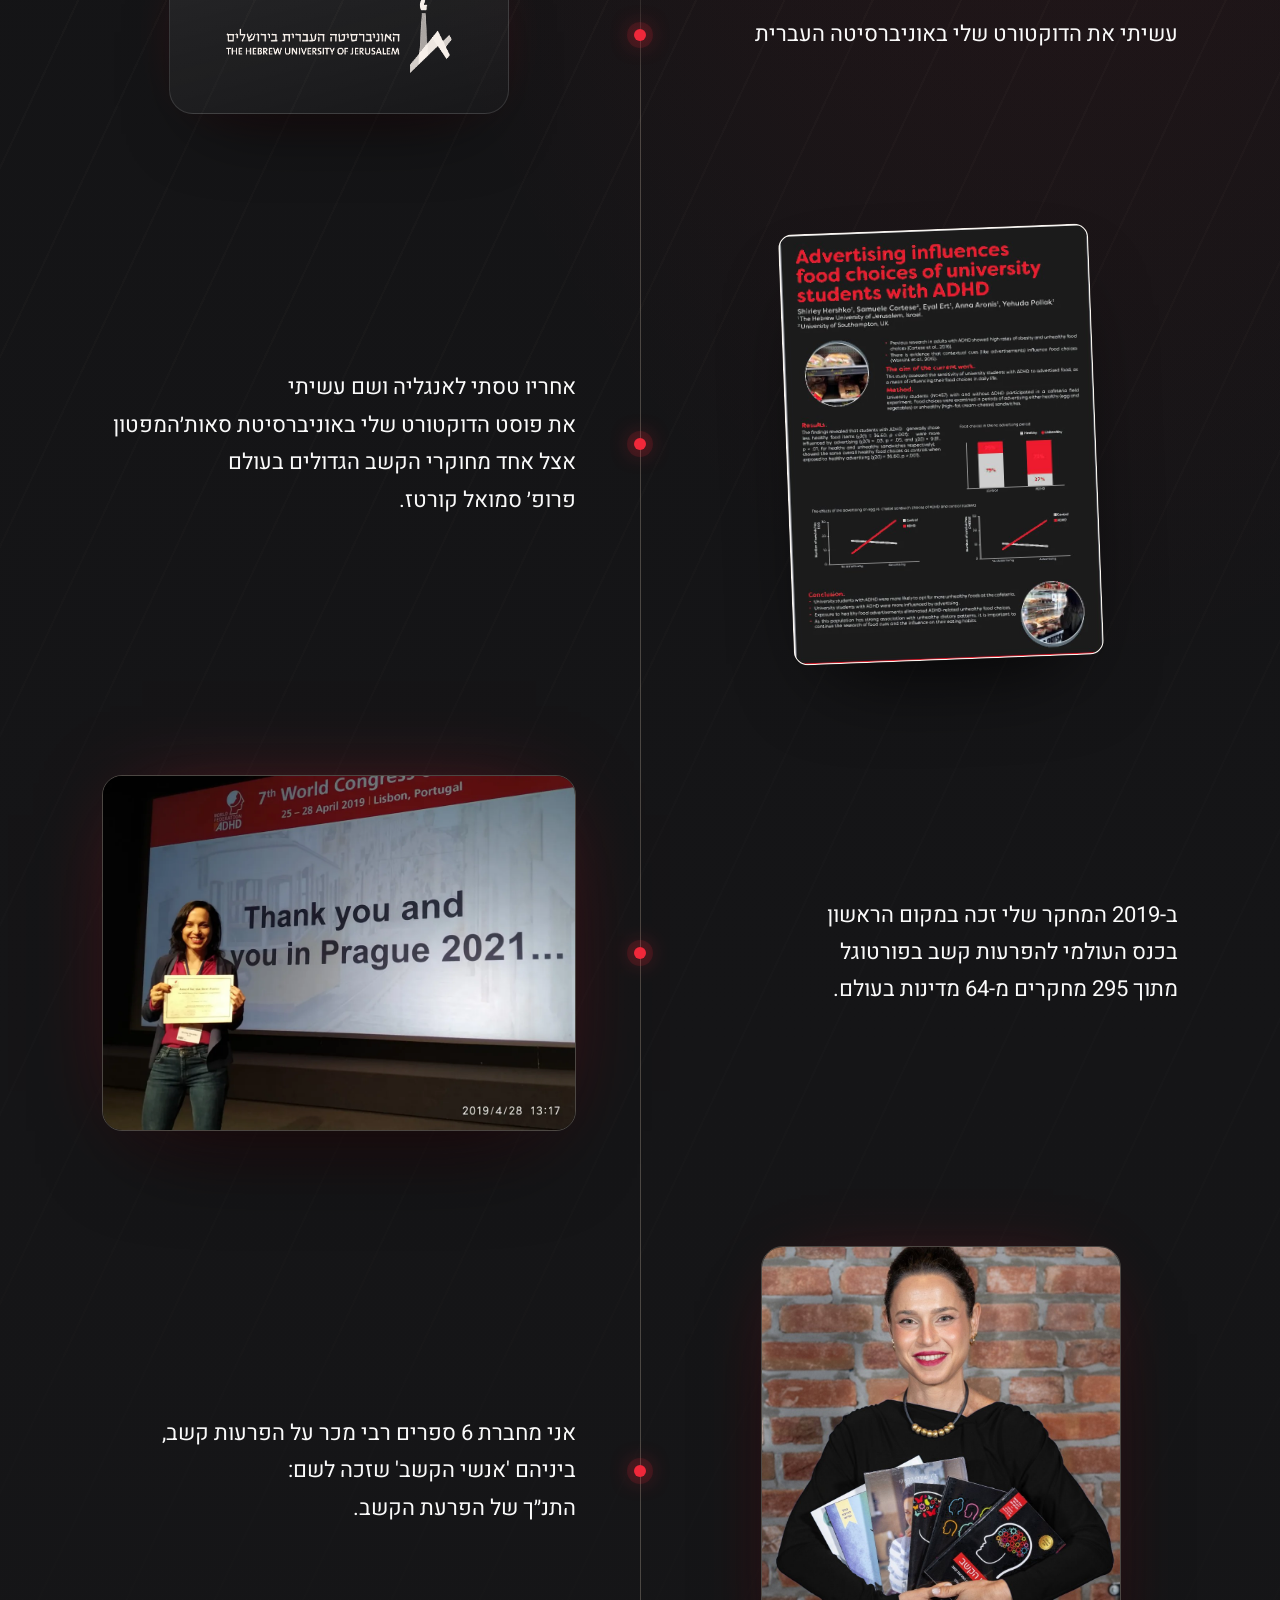
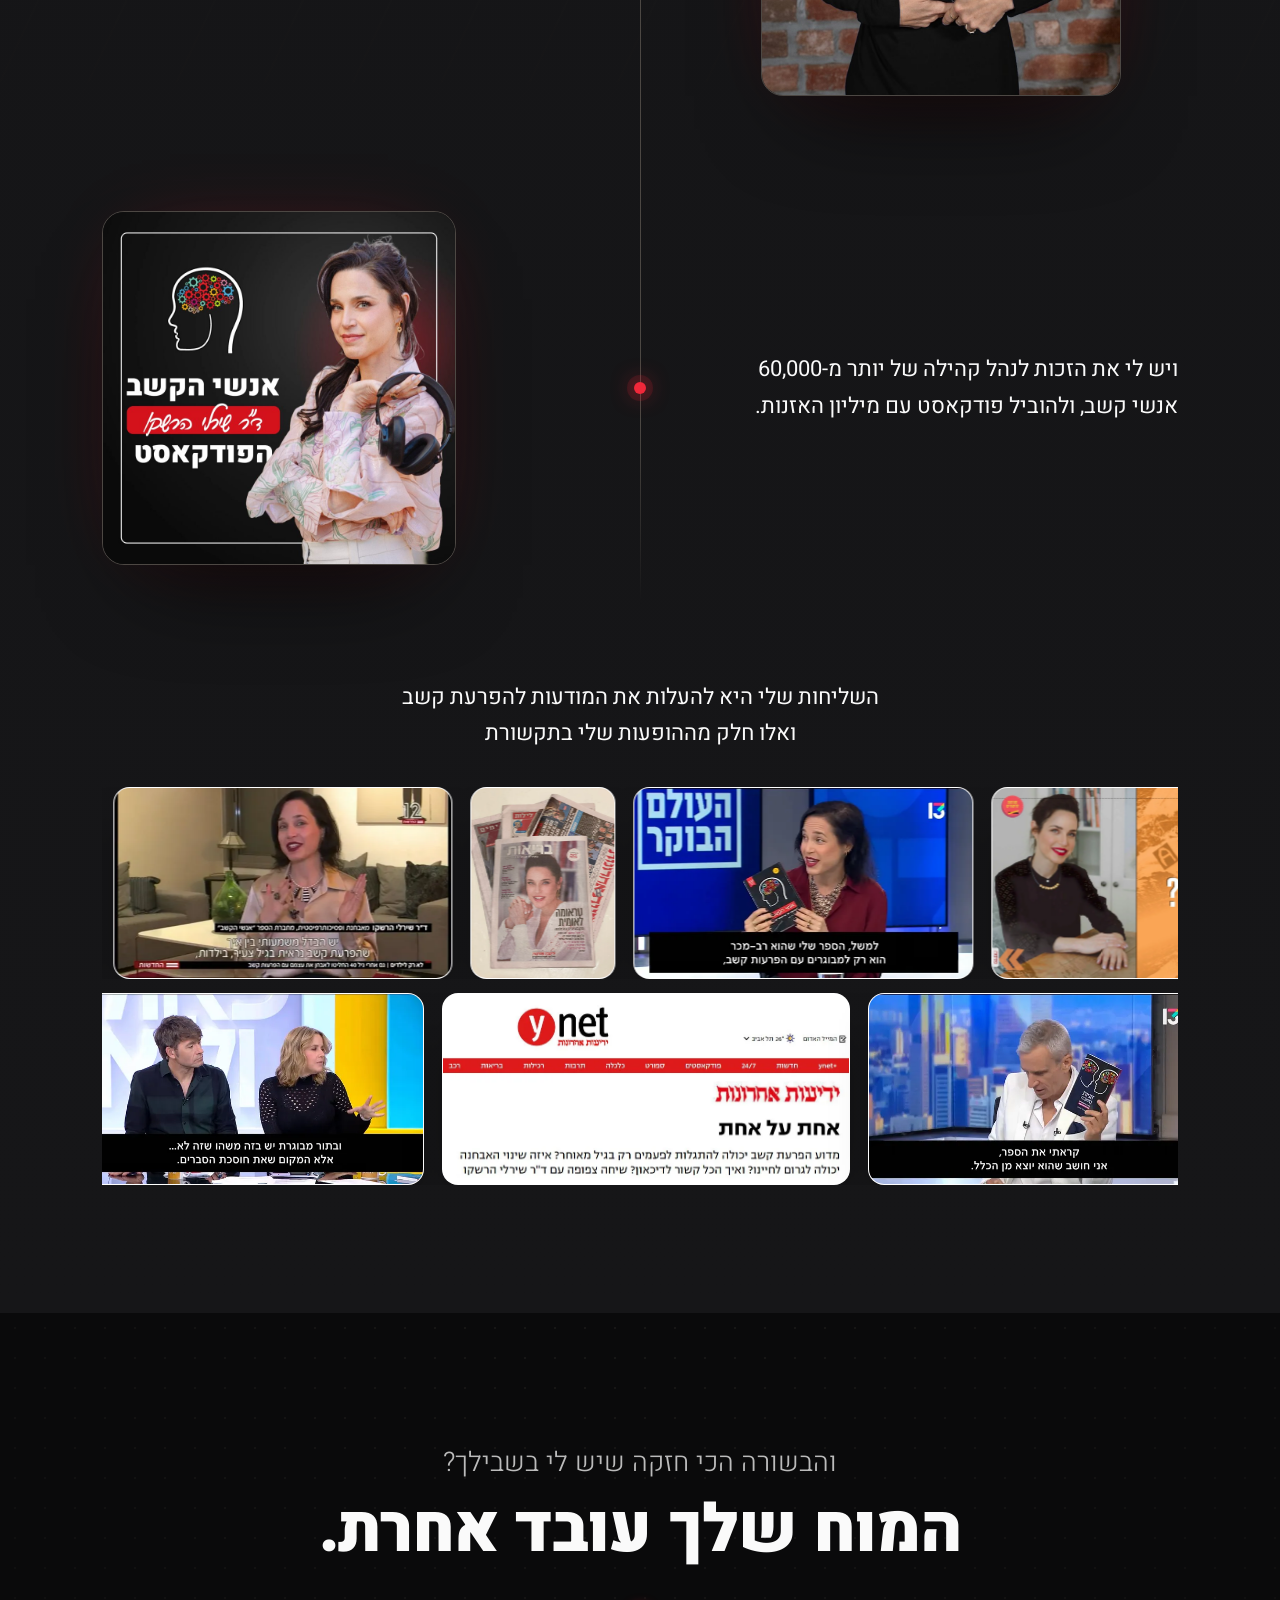
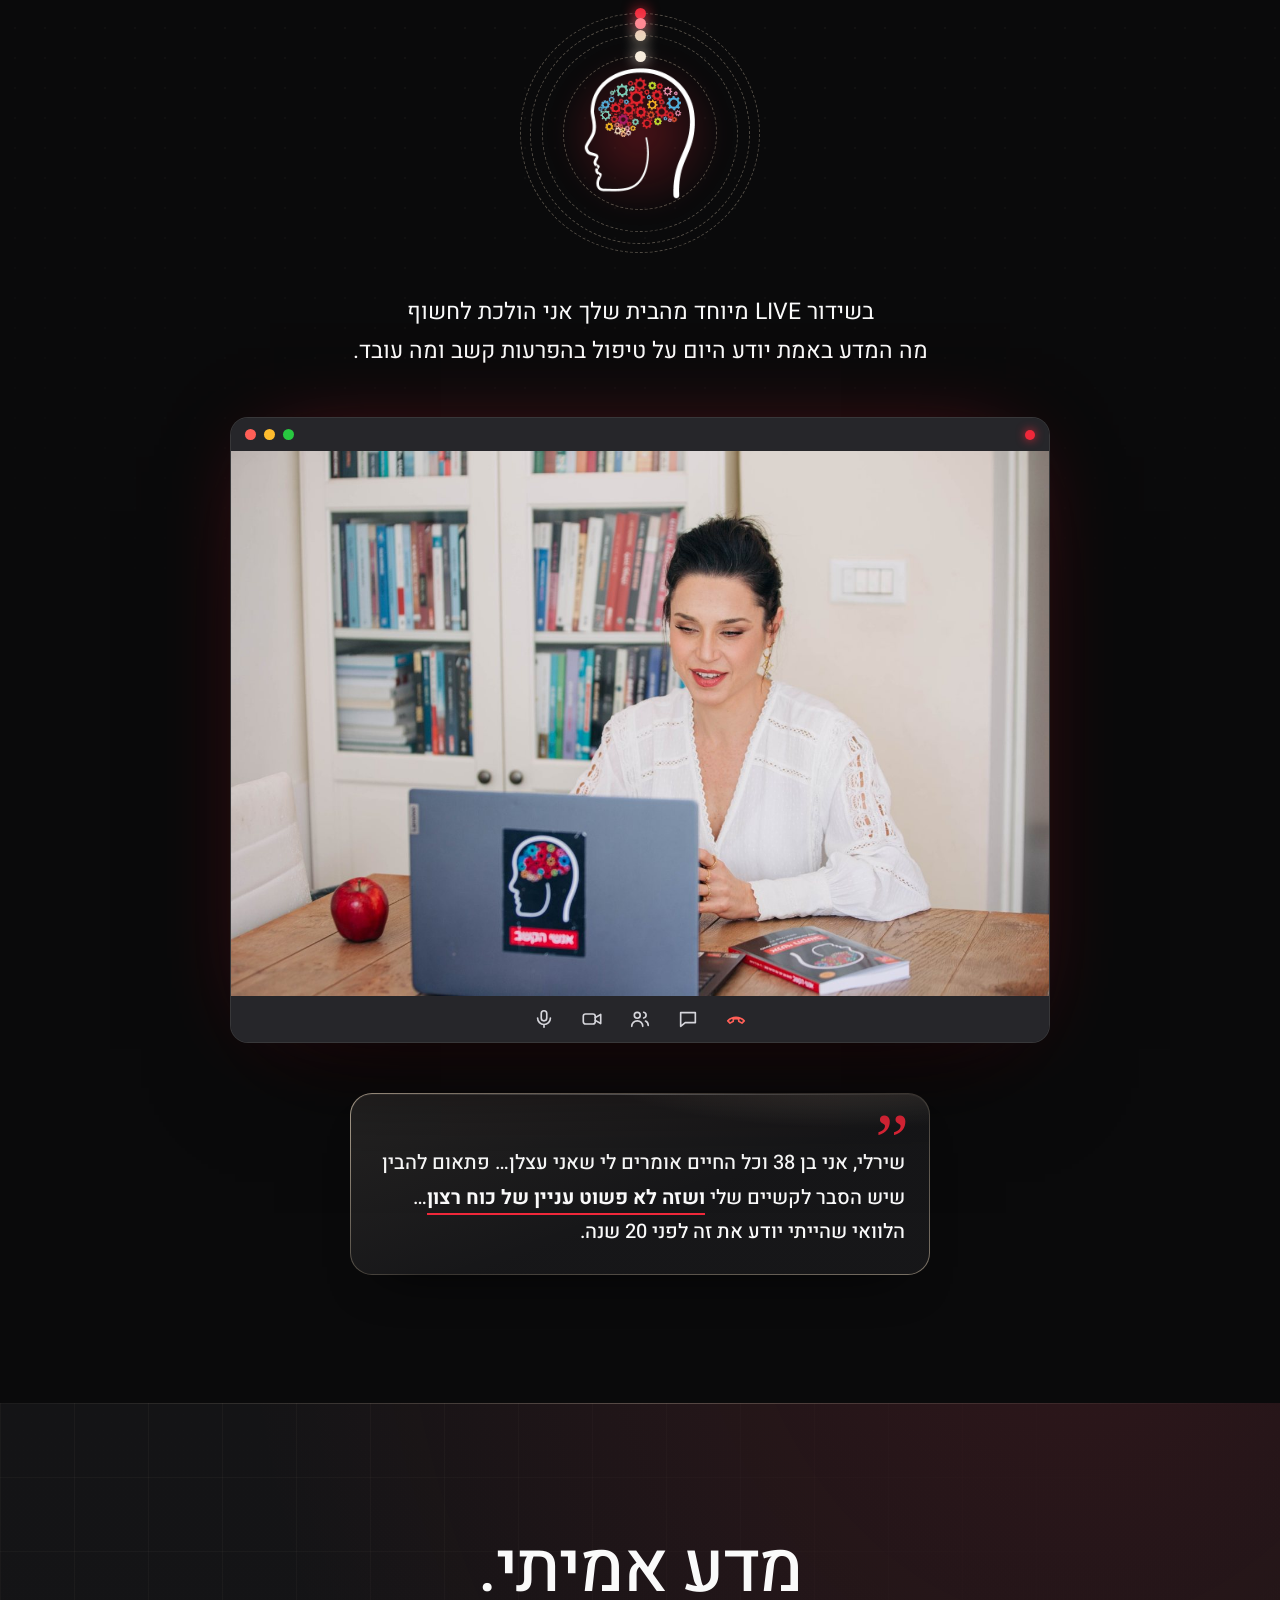
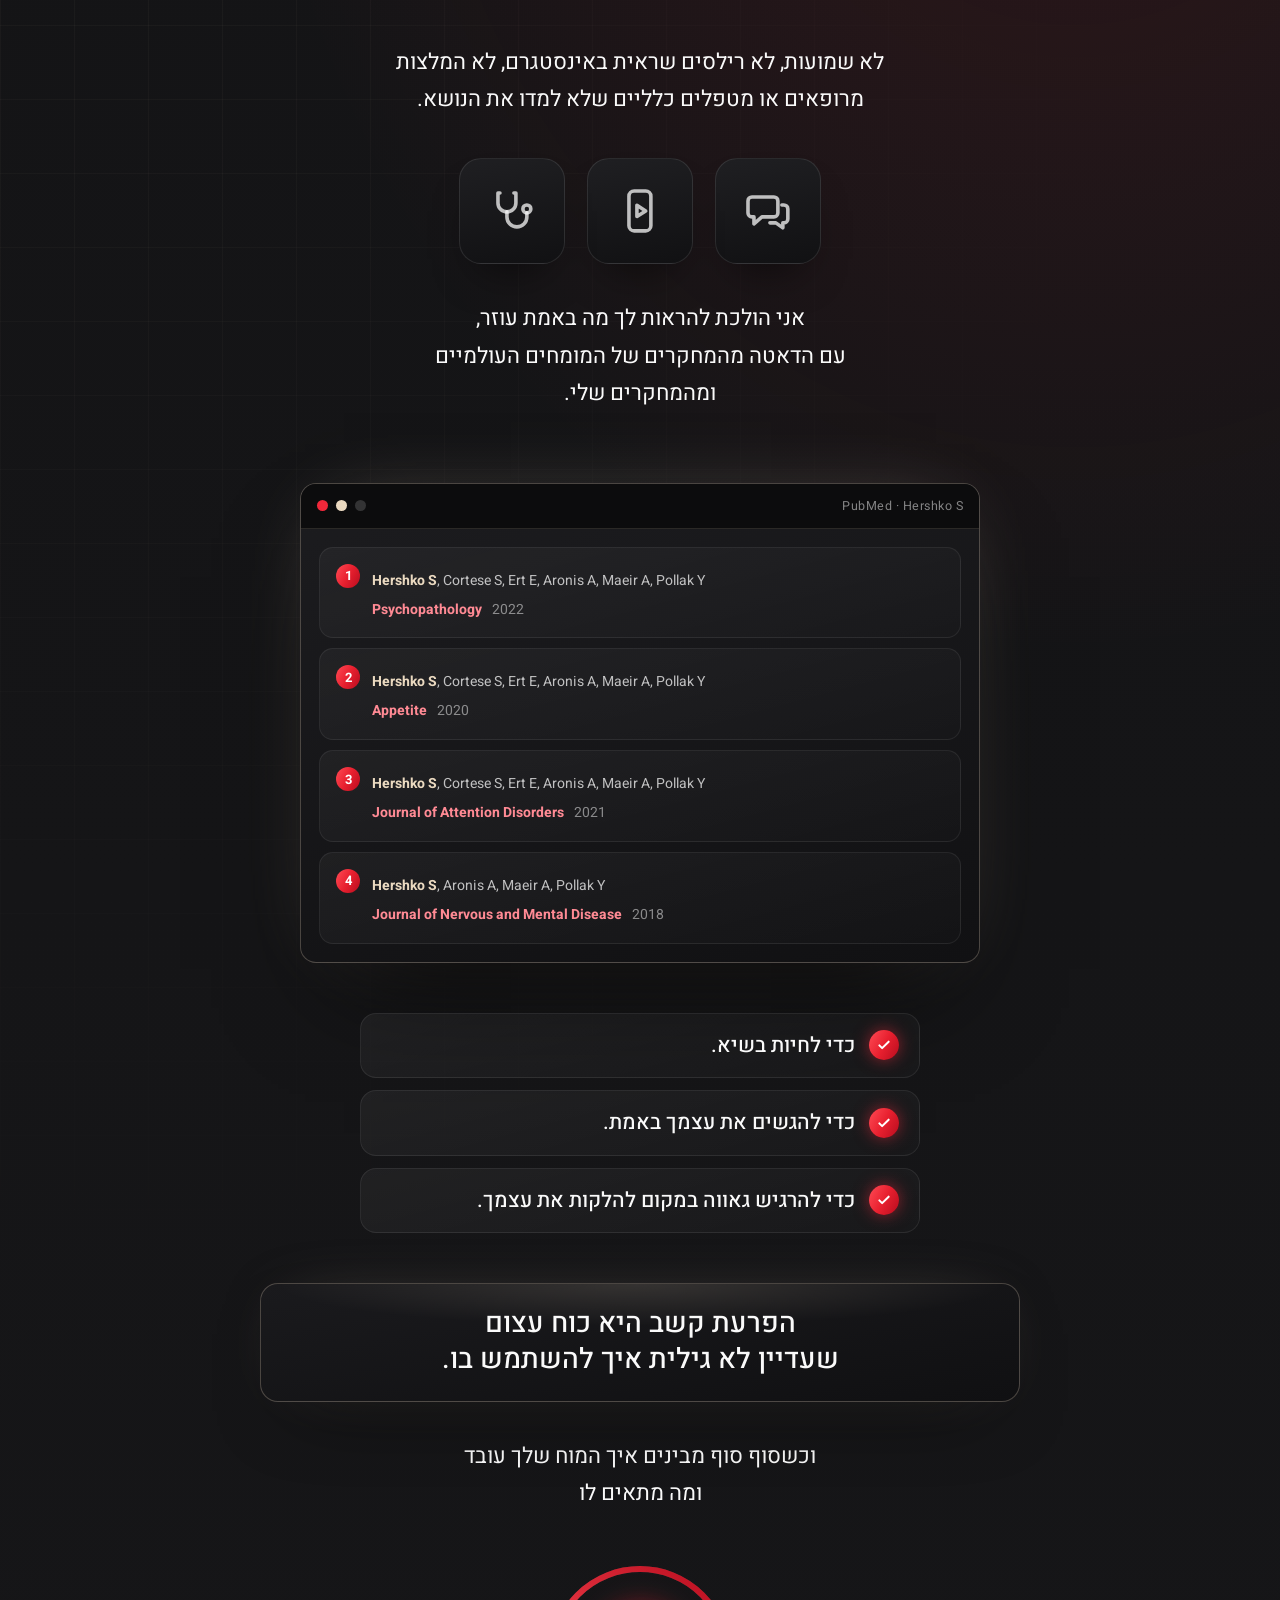
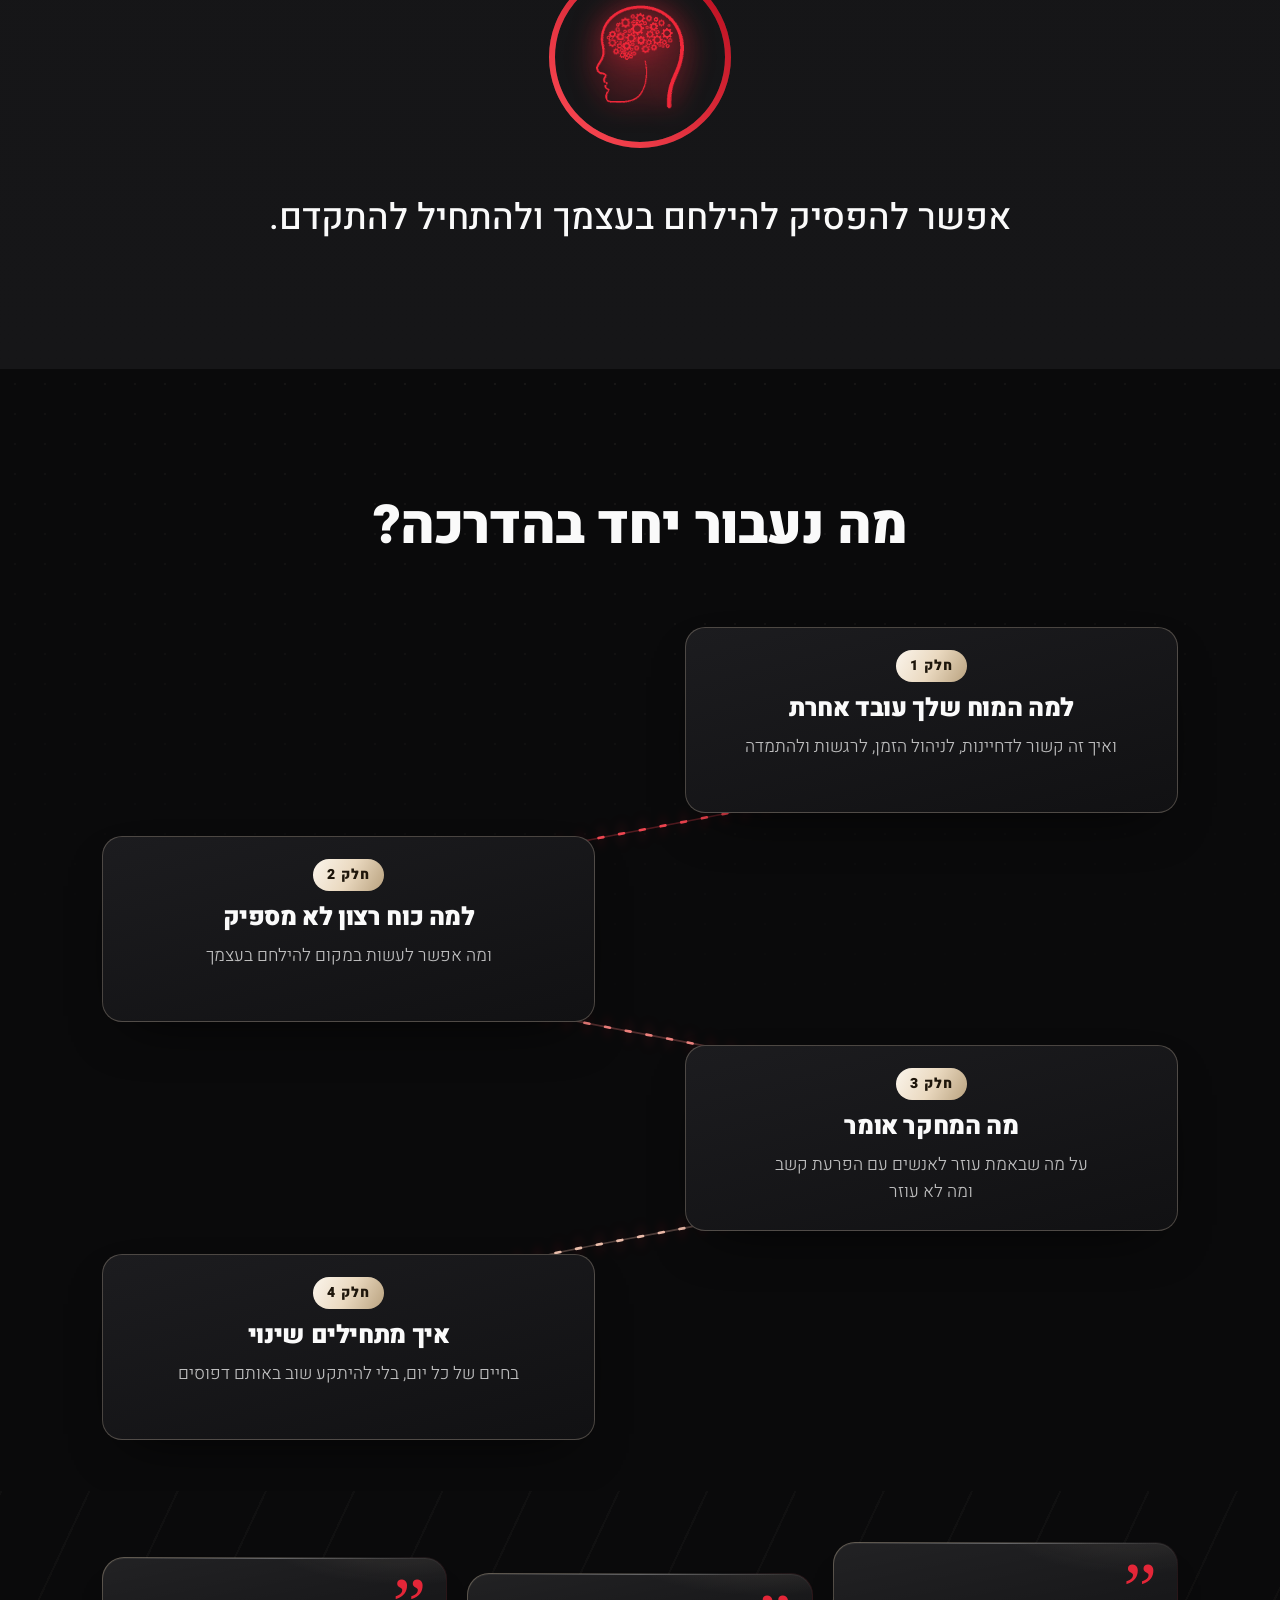
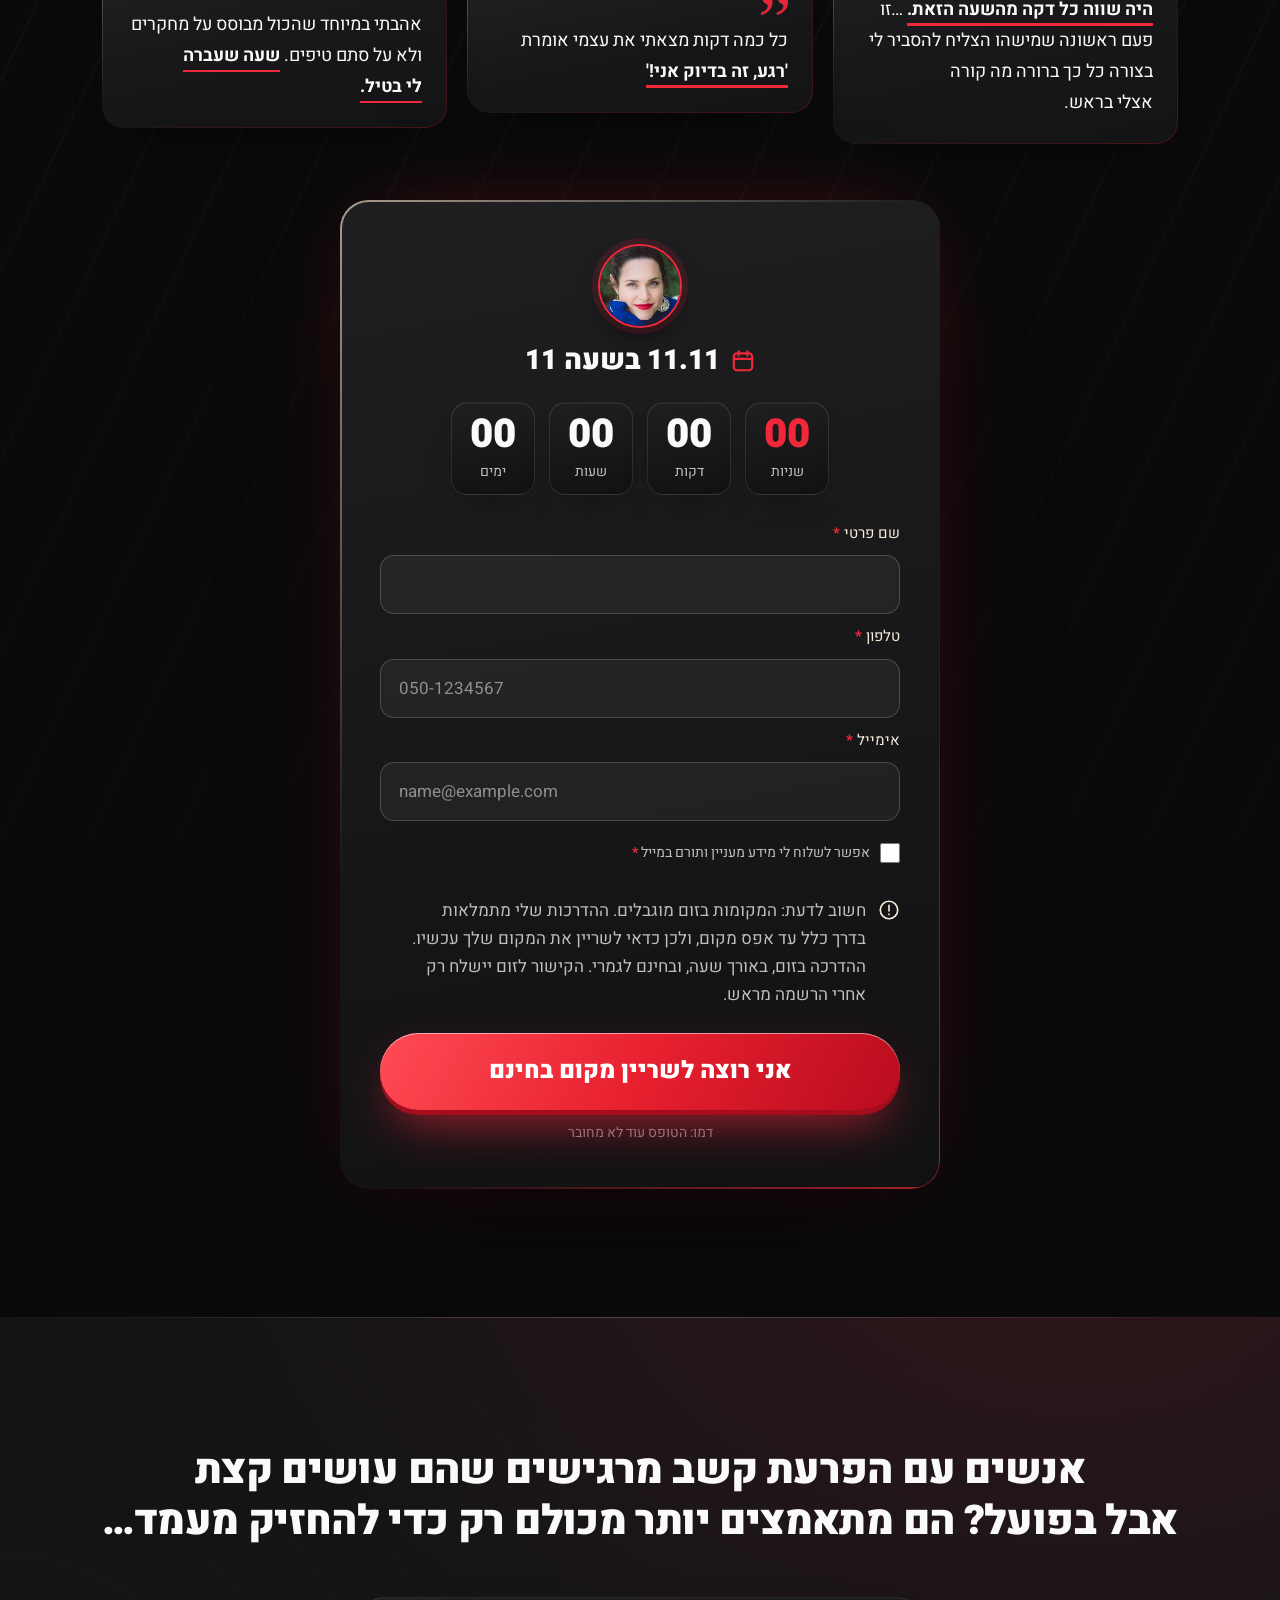
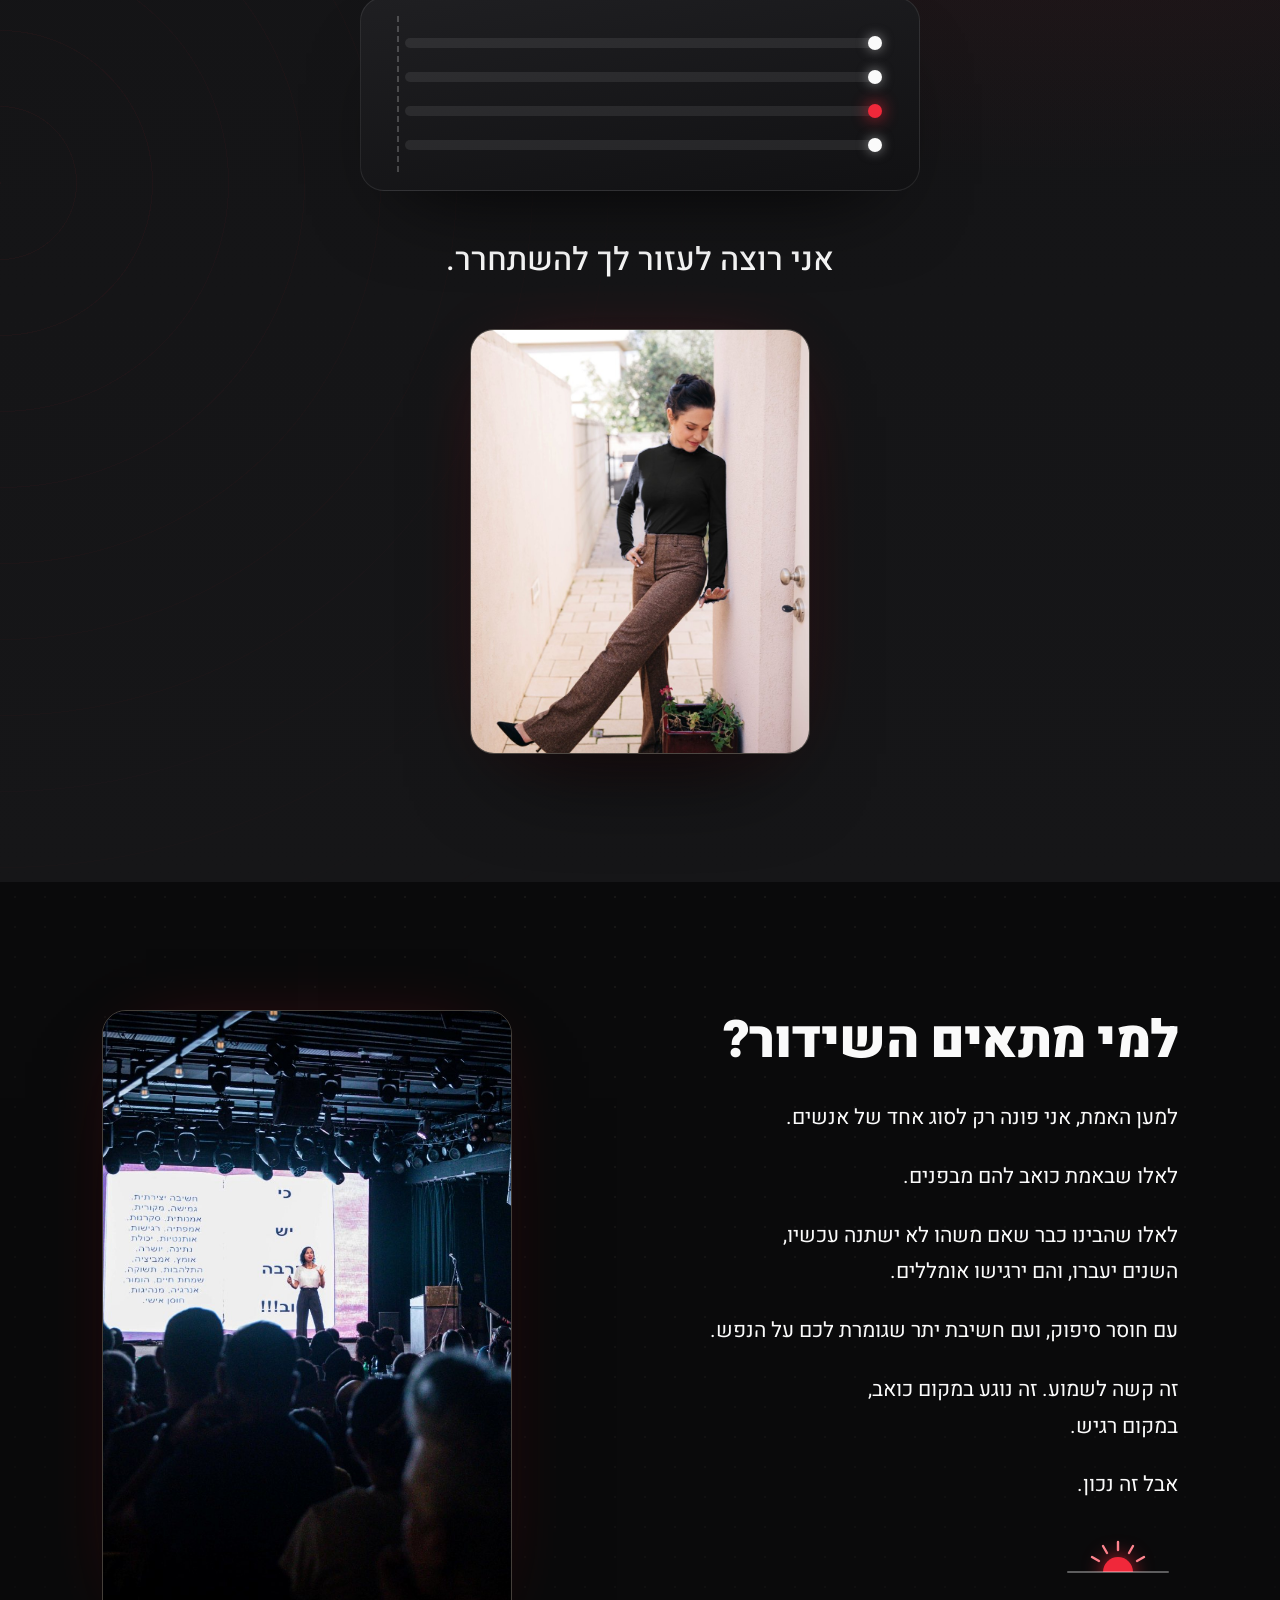
==== commit 1ac0fcea: "דף המבוגרים: שמלה שחורה בתמונה עם הספרים, חולצה שחורה יותר, תמונת ההרצאה ג, התמונה בחולצה השחורה בשא" ====
--- a/webinar/index.html
+++ b/webinar/index.html
@@ -539,7 +539,7 @@
         <div class="step__txt">
           <p class="reveal">אני מחברת 6 ספרים רבי מכר על הפרעות קשב,<br> <span class="nw">ביניהם 'אנשי הקשב' שזכה לשם:</span> <span class="nw">התנ״ך של הפרעת הקשב.</span></p>
         </div>
-        <div class="step__viz"><figure class="shot reveal"><img src="assets/books-hug.jpg" alt="ד״ר שירלי הרשקו עם הספרים שלה" width="1000" height="1500" loading="lazy"></figure></div>
+        <div class="step__viz"><figure class="shot reveal"><img src="assets/books-black.jpg" alt="ד״ר שירלי הרשקו עם הספרים שלה" width="1000" height="1500" loading="lazy"></figure></div>
       </div>
       <div class="step">
         <div class="step__txt">
@@ -732,7 +732,7 @@
           <p>באהבה, ד״ר שירלי הרשקו</p>
         </div>
       </div>
-      <figure class="letter__pic reveal"><img src="assets/stage-red.jpg" alt="ד״ר שירלי הרשקו מרצה" width="760" height="1140" loading="lazy"></figure>
+      <figure class="letter__pic reveal"><img src="assets/stage-talk.jpg" alt="ד״ר שירלי הרשקו מרצה" width="760" height="1140" loading="lazy"></figure>
     </div>
     <h3 class="who__fit reveal">ההדרכה מתאימה לך אם</h3>
     <ul class="checks">
@@ -751,7 +751,7 @@
 <!-- ============ 9b · QUESTIONS ============ -->
 <section class="sec bg-rings faqsec" id="s-faq">
   <div class="wrap">
-    <figure class="faq__figure reveal"><img src="assets/smile-yellow.webp" alt="" width="900" height="1040" loading="lazy"></figure>
+    <figure class="faq__figure reveal"><img src="assets/black-lace.jpg" alt="ד״ר שירלי הרשקו" width="900" height="1040" loading="lazy"></figure>
     <h2 class="faq__head reveal">שירלי, יש לי שאלה..</h2>
     <div class="faq reveal">
       <details open>
--- a/webinar/lp.css
+++ b/webinar/lp.css
@@ -1047,14 +1047,14 @@
 /* the "אנשי הקשב" head on the adults page: every whole gear turns on its own, every other one the other way */
 .gk{position:relative;aspect-ratio:264/310}
 html body .gk .gk__base{position:absolute;inset:0;left:0;top:0;width:100%;height:100%;transform:none;animation:none}
-.gk i{position:absolute;background:url(assets/brain-gears.png) no-repeat;animation:gk-spin var(--t) linear infinite;animation-direction:var(--dir,normal)}
+.gk i{position:absolute;background:url(assets/brain-gears.png) no-repeat;scale:.84;animation:gk-spin calc(var(--t) * .45) linear infinite;animation-direction:var(--dir,normal)}
 @keyframes gk-spin{to{rotate:360deg}}
 html body .slaps__brain .gk{width:56%;animation:none}
 html body .brainorb .gk{position:absolute;left:50%;top:50%;width:46%;transform:translate(-50%,-50%)}
 @media (prefers-reduced-motion:reduce){.gk i{animation:none}}
 /* the red head in the power ring: same gears, painted red, a little smaller so they stand apart while they turn */
 html body .power .gk{position:absolute;left:50%;top:50%;width:44%;transform:translate(-50%,-50%);filter:drop-shadow(0 0 14px rgba(var(--a1-rgb),.9))}
-.gk--red i{background-image:url(assets/brain-gears-red.png);scale:.84}
+.gk--red i{background-image:url(assets/brain-gears-red.png);scale:.8}
 
 /* phones: "נעים מאוד, ד״ר שירלי הרשקו" comes above the photo */
 @media (max-width:859px){
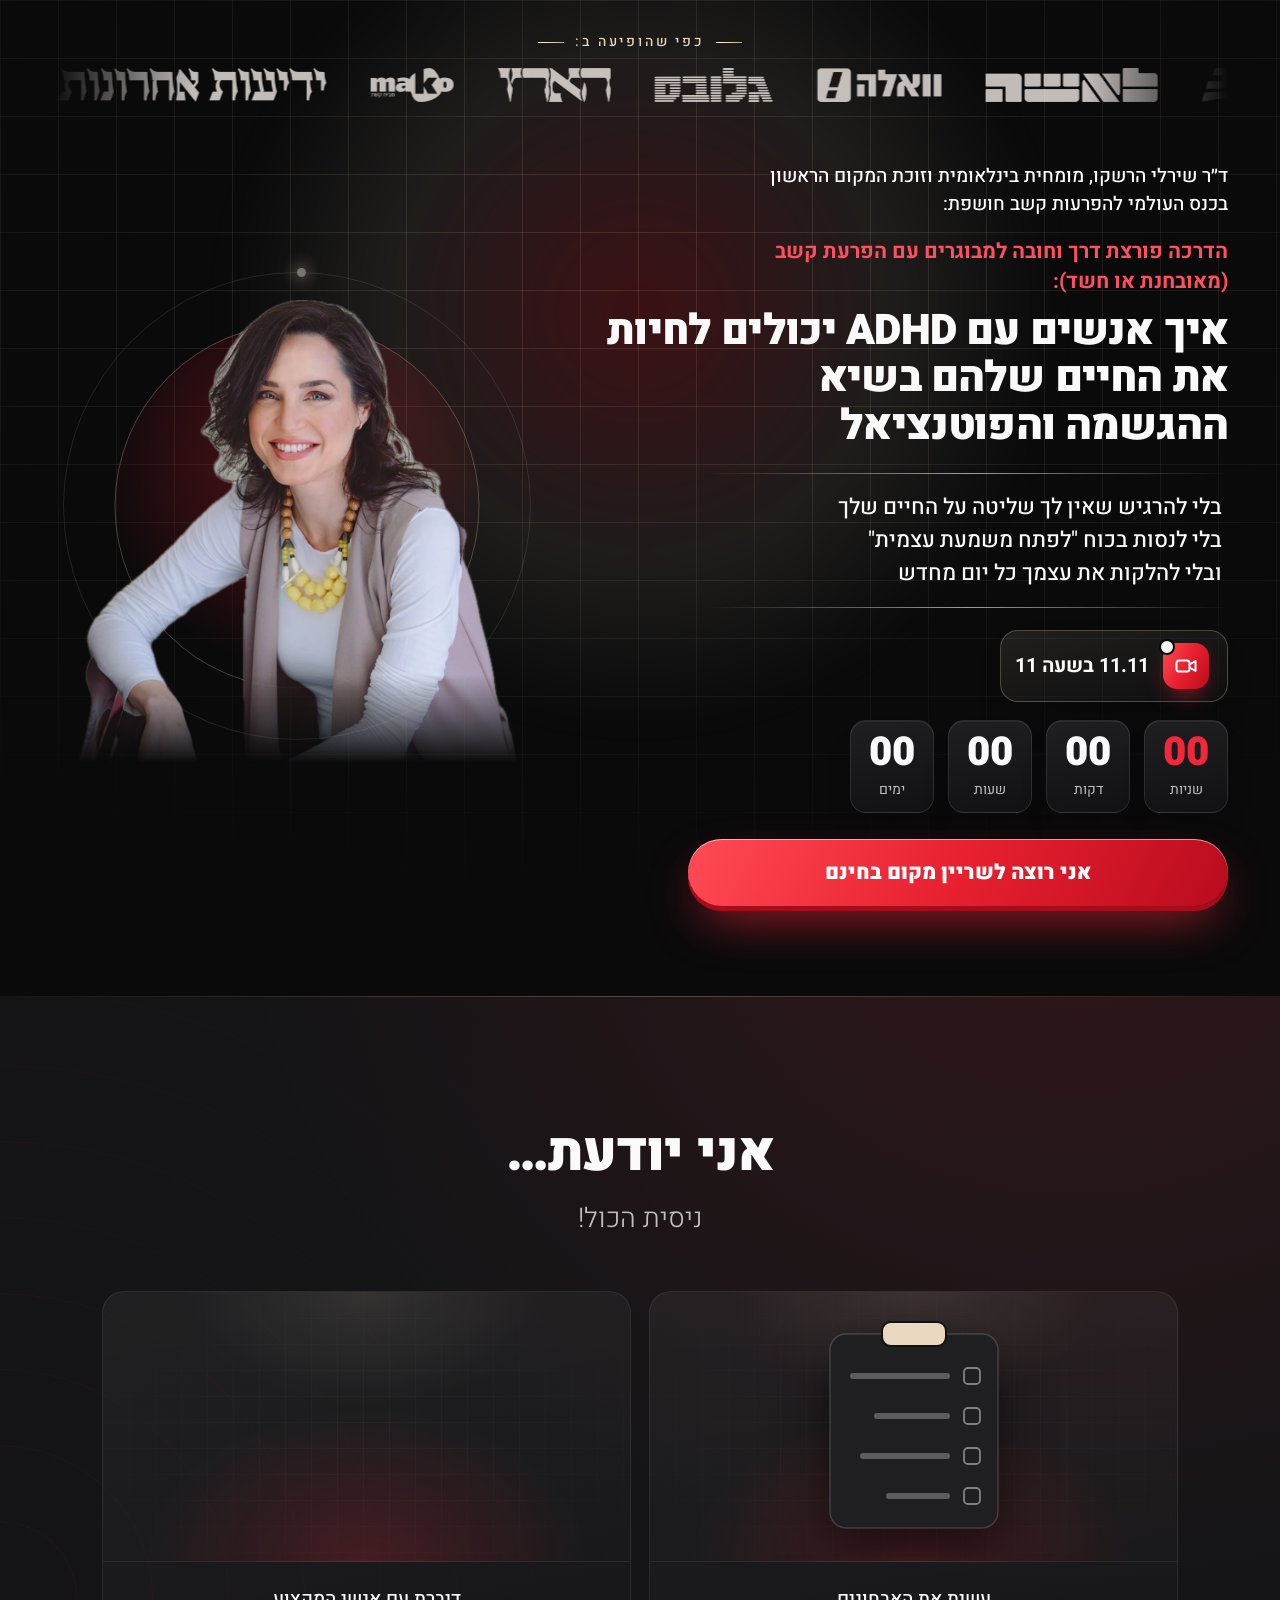
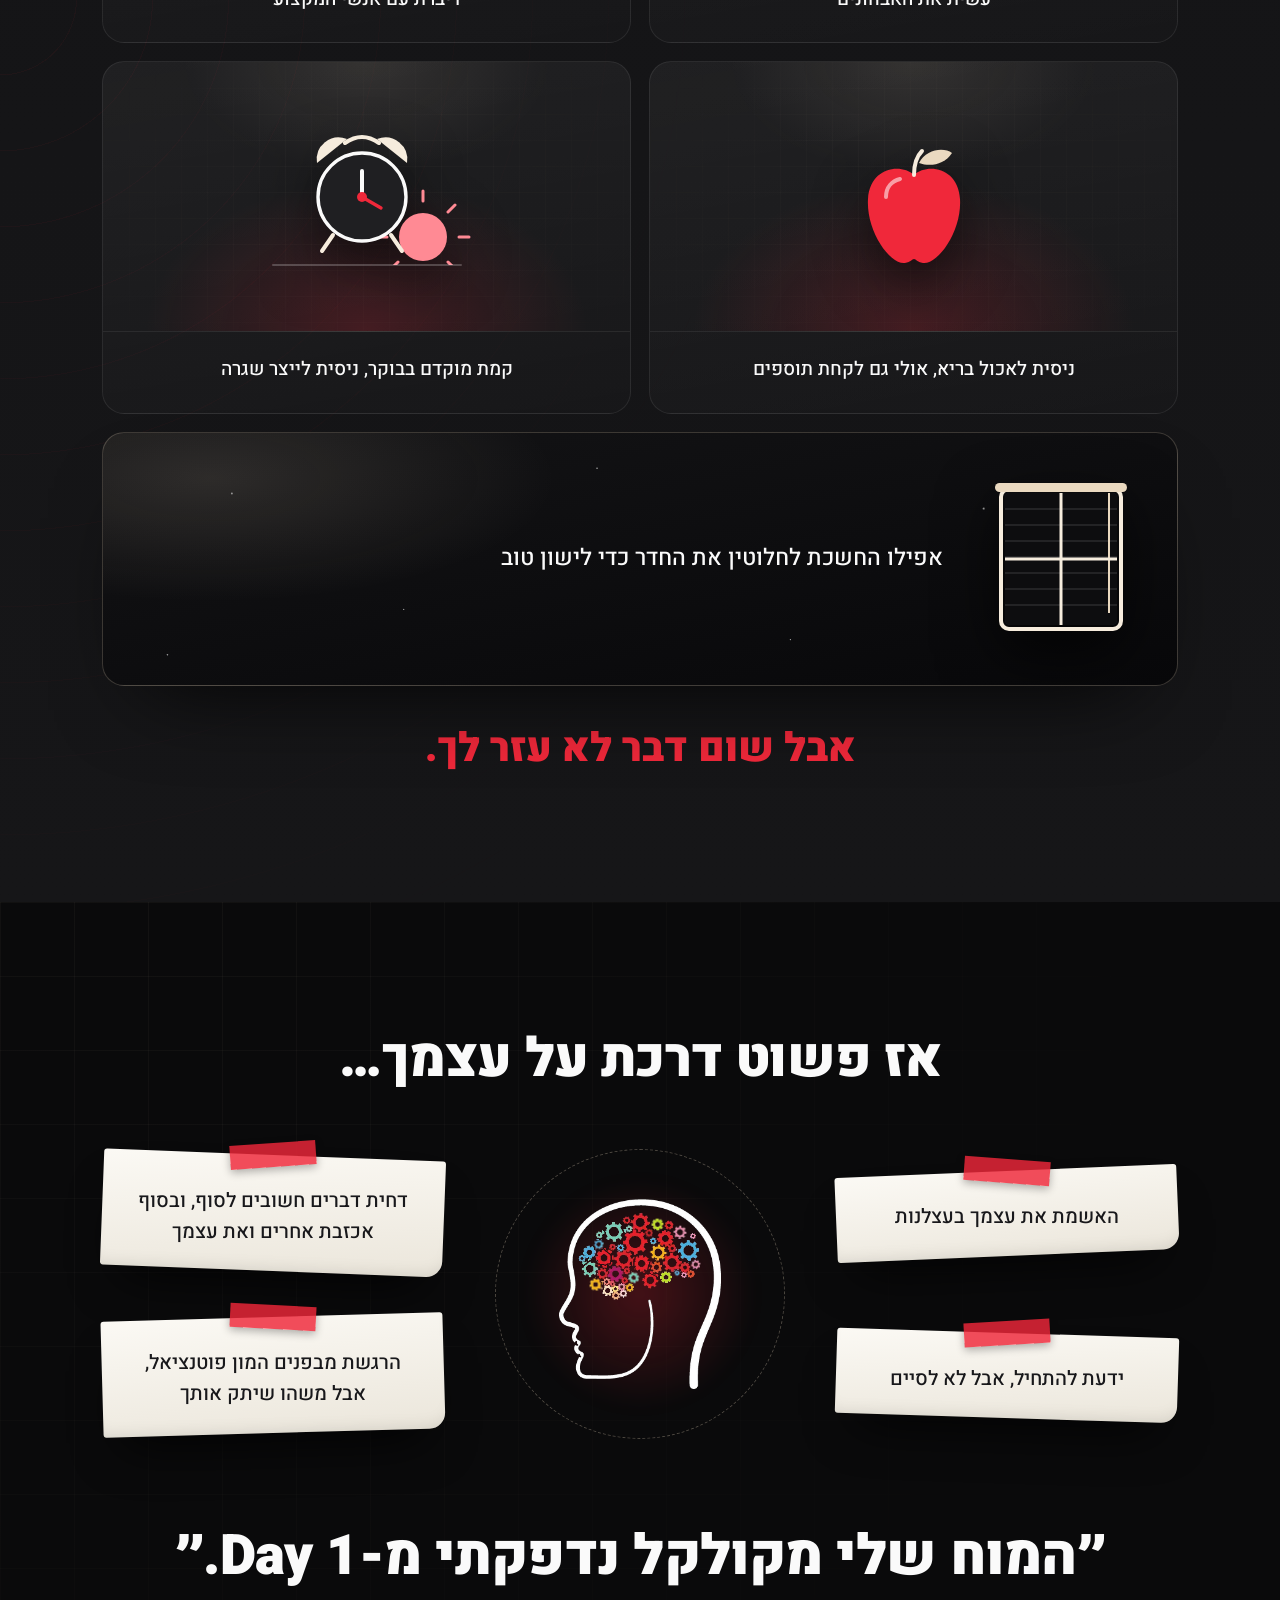
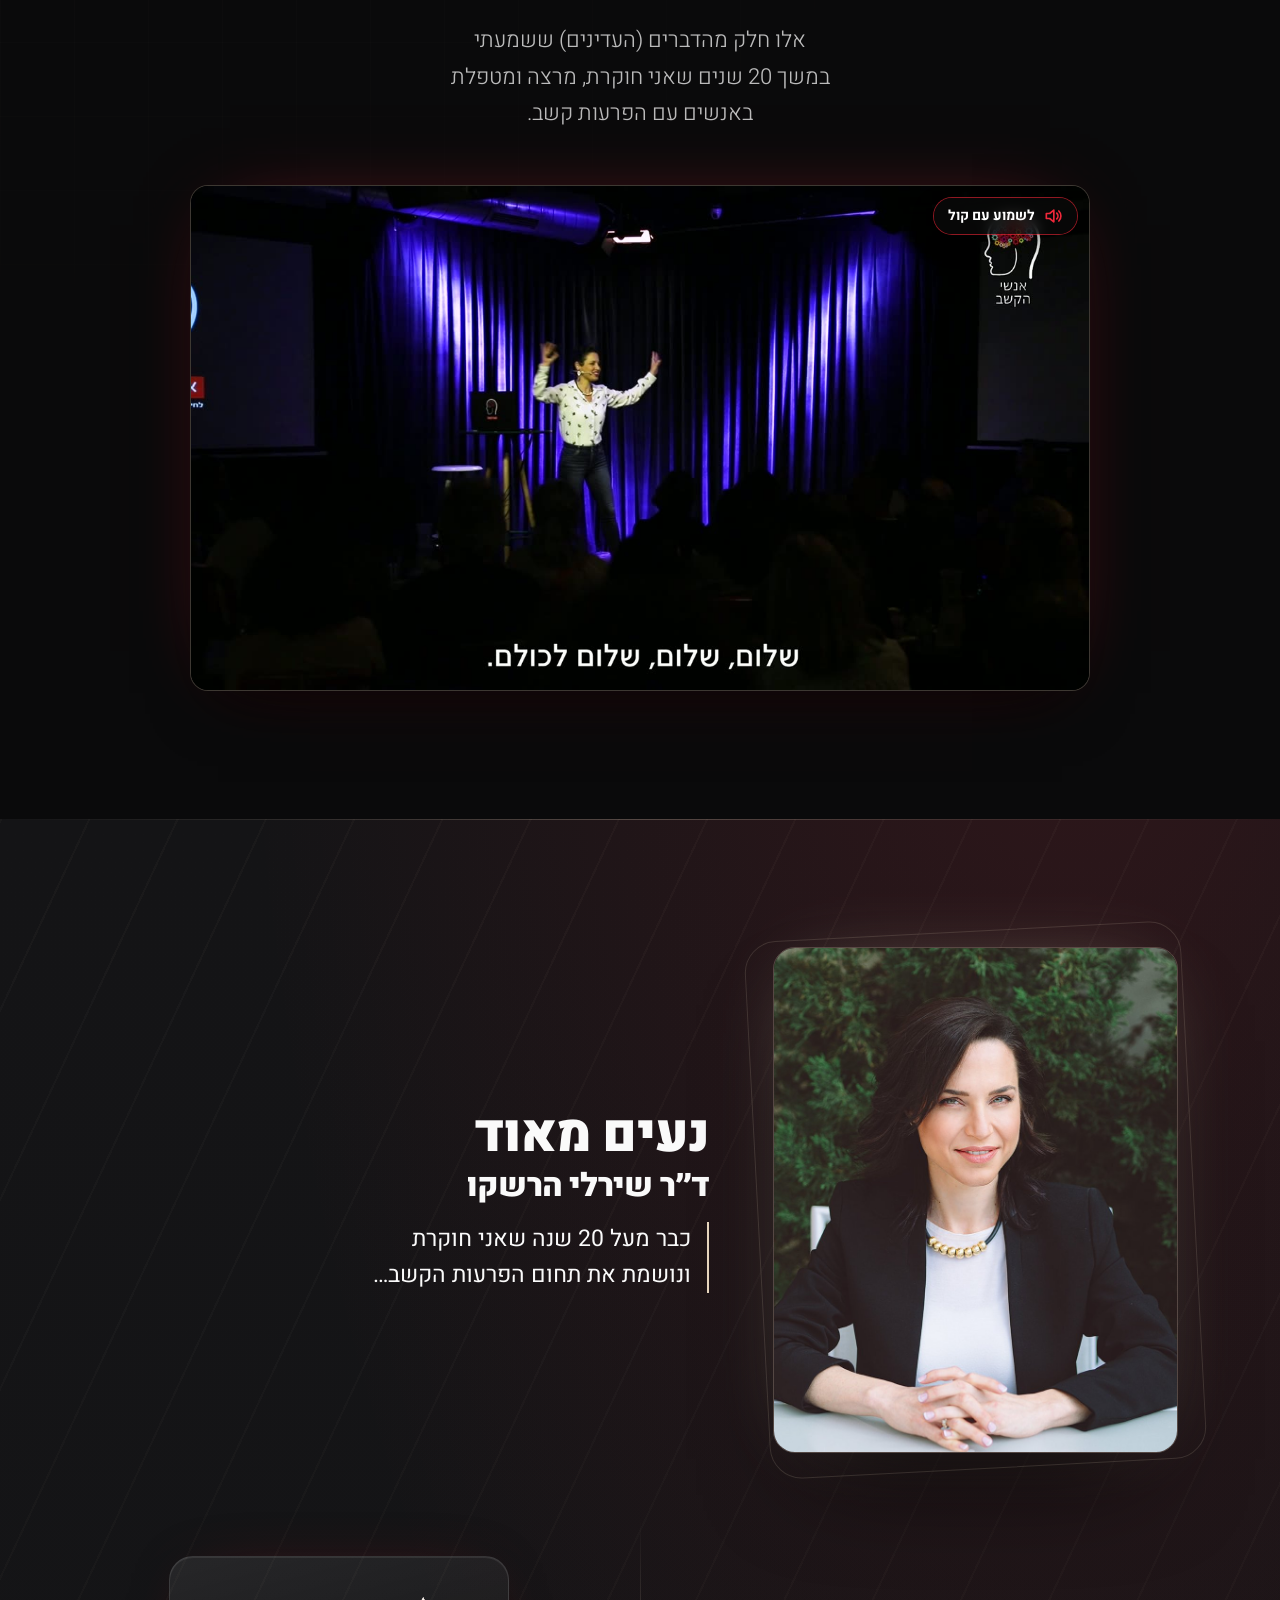
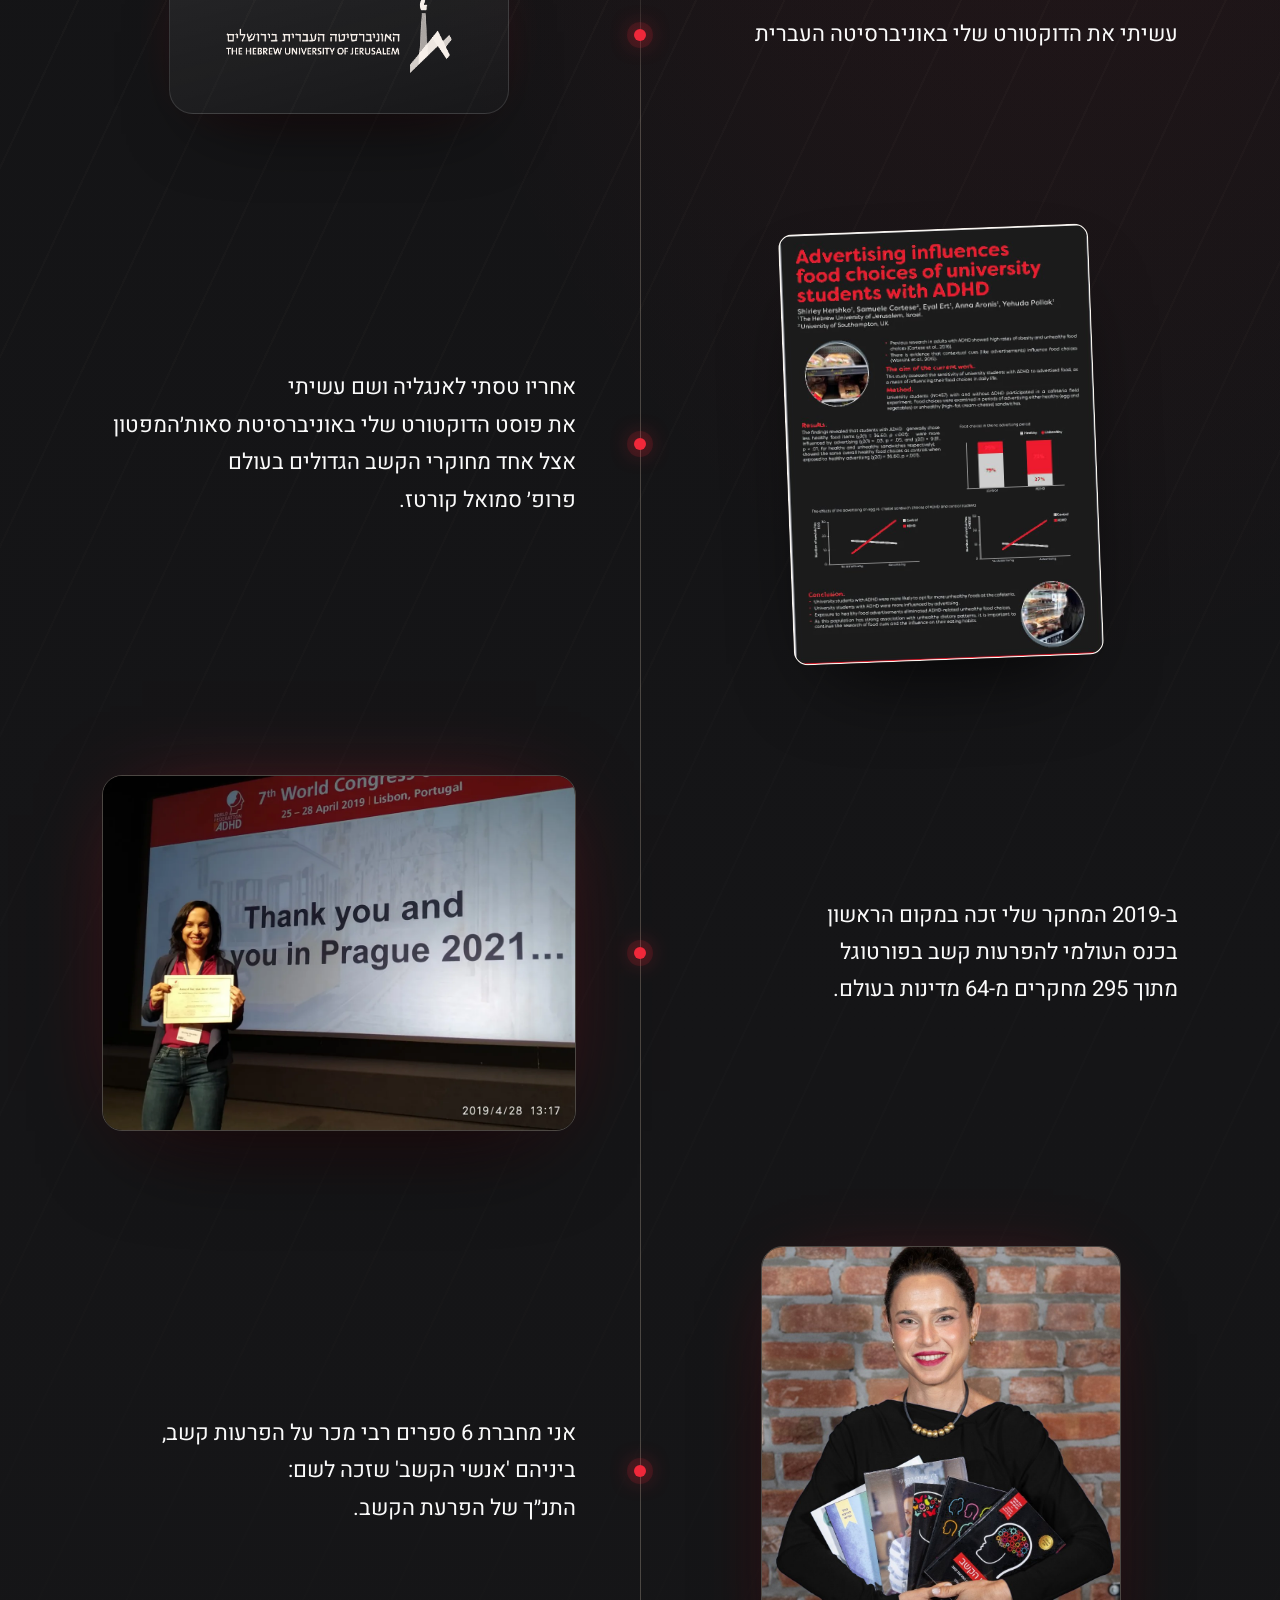
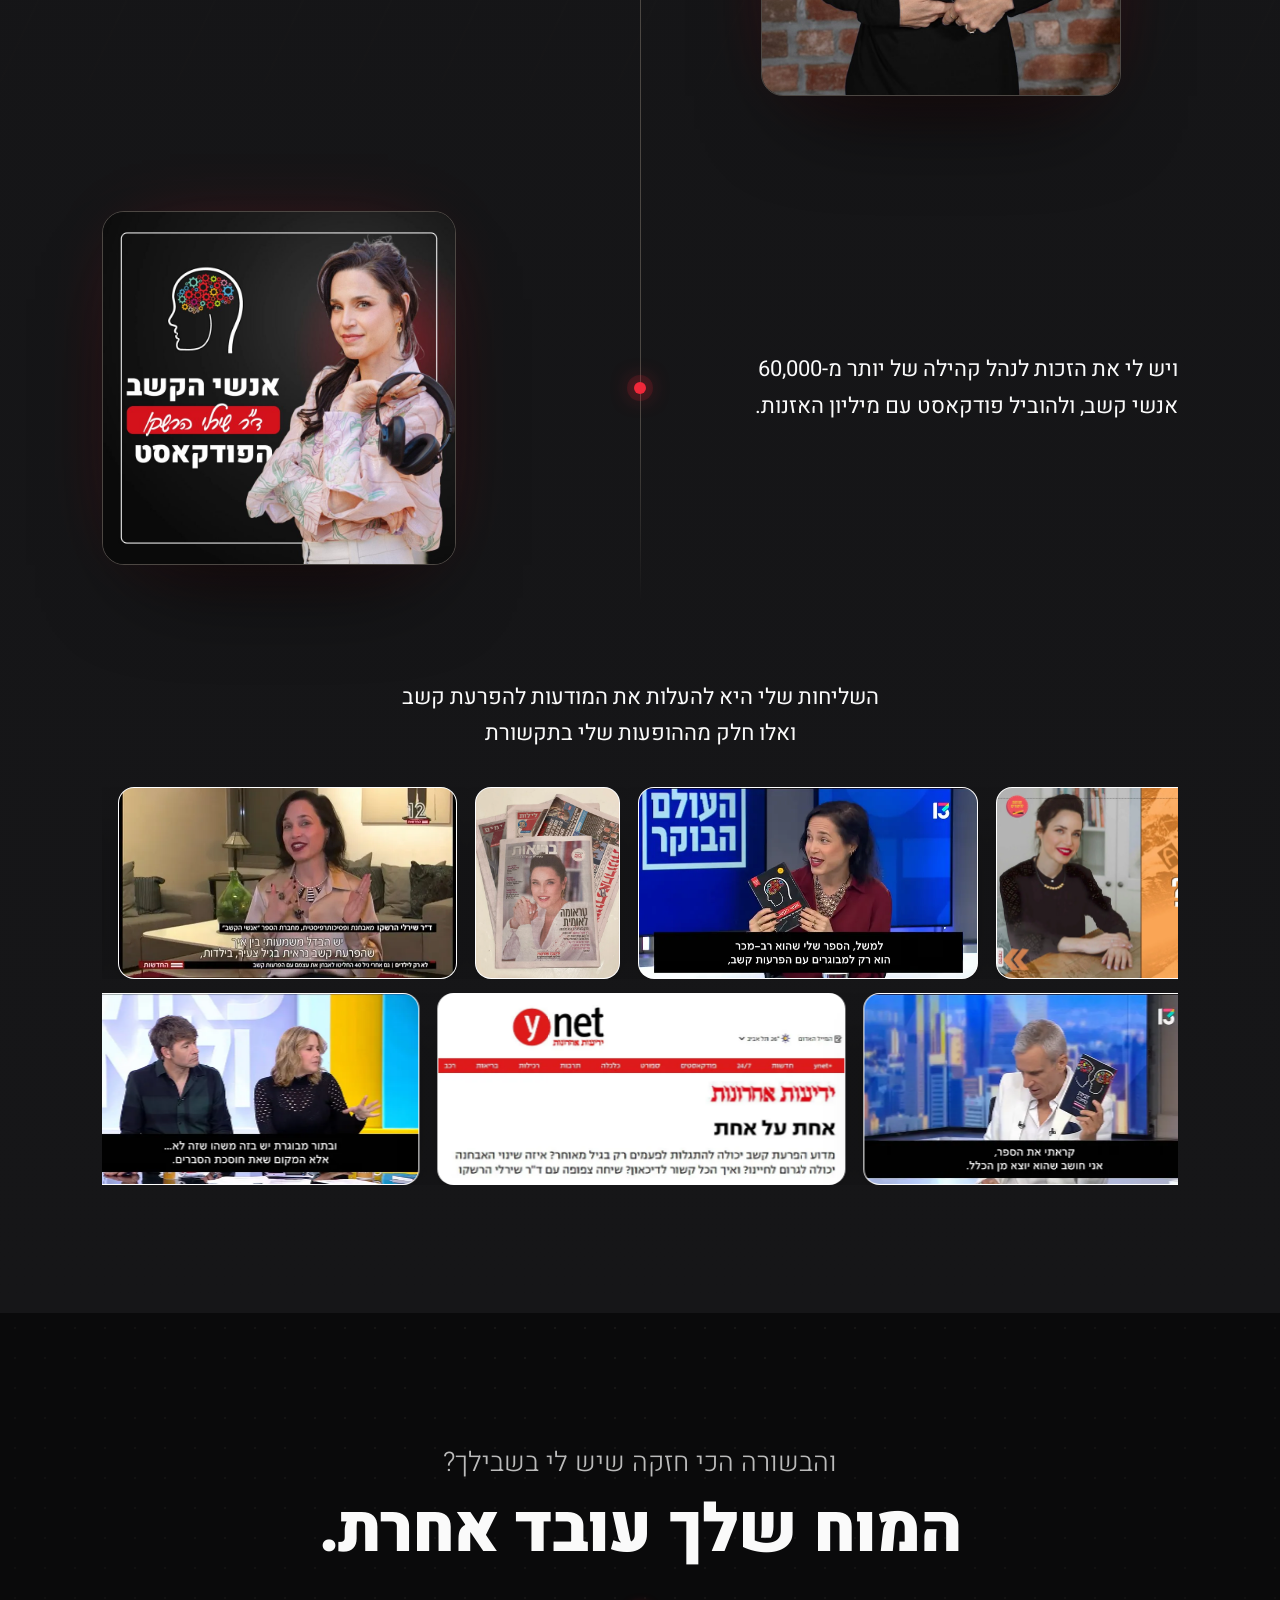
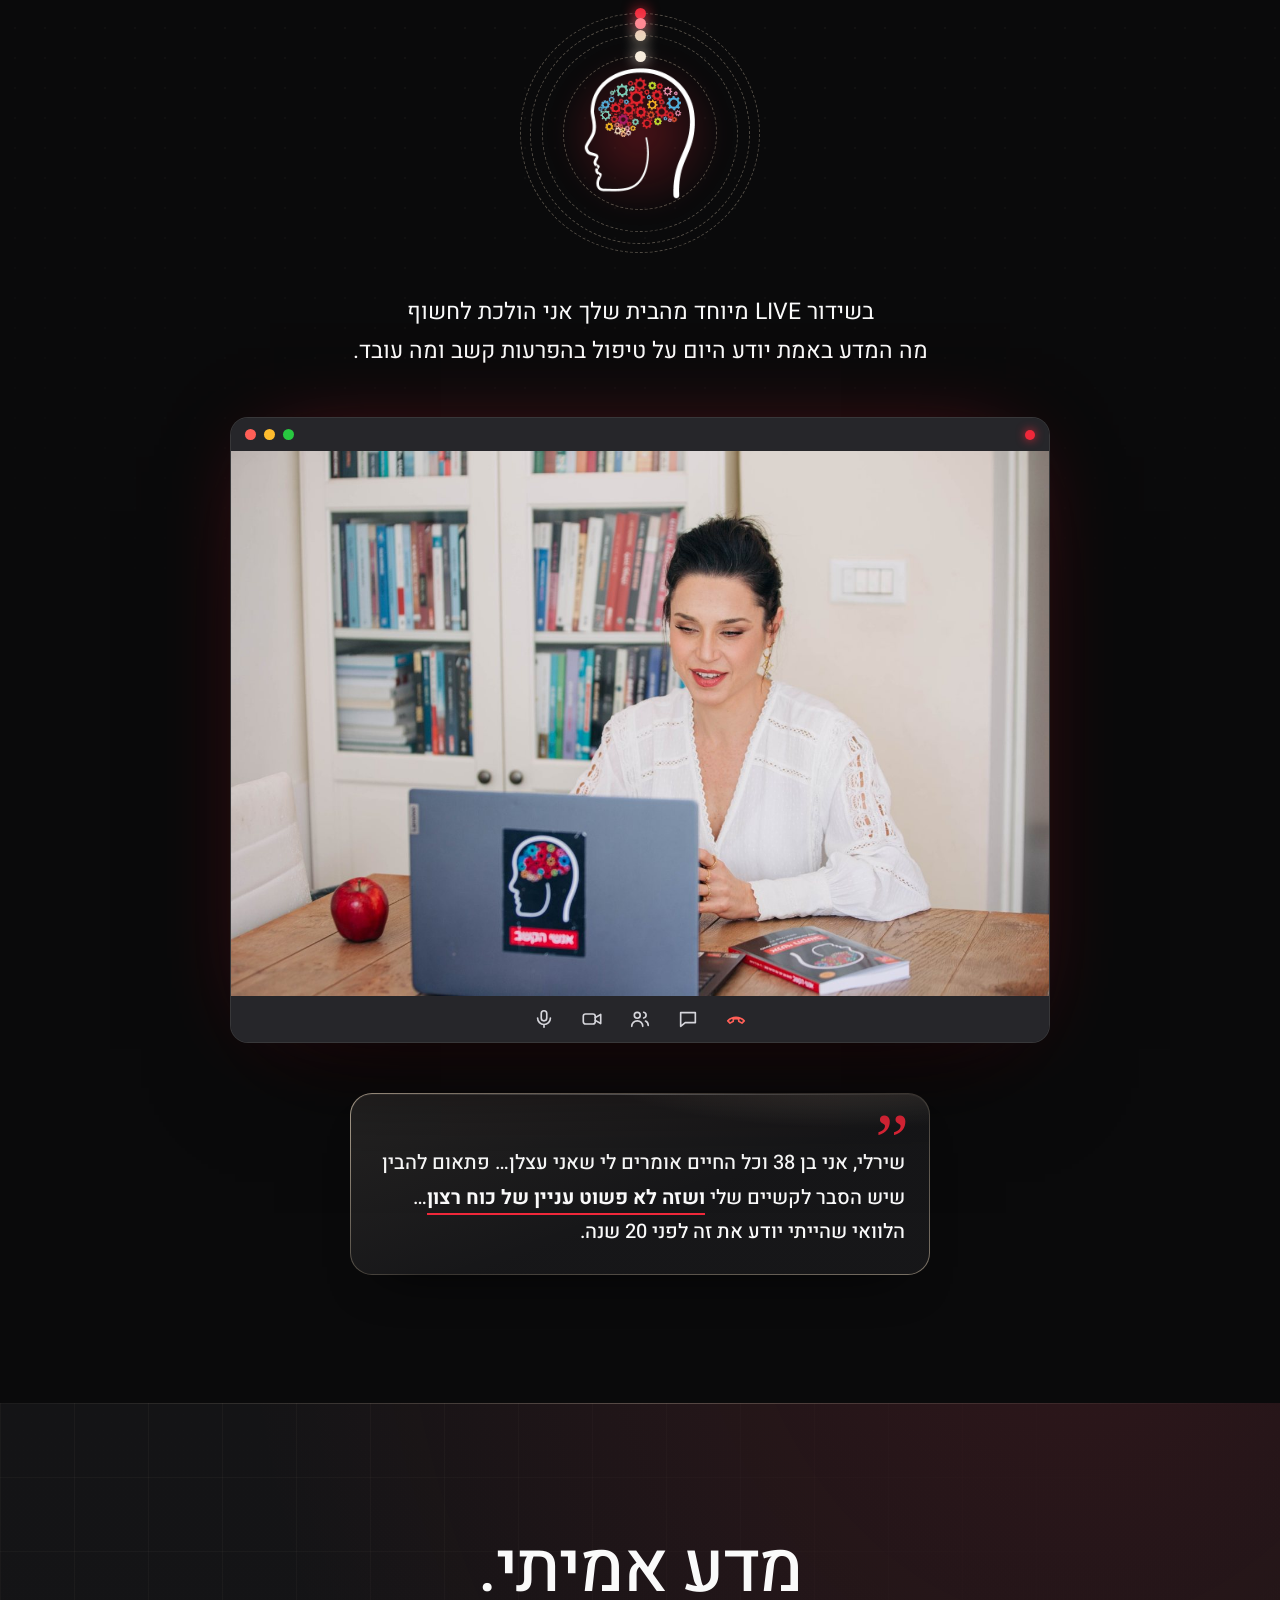
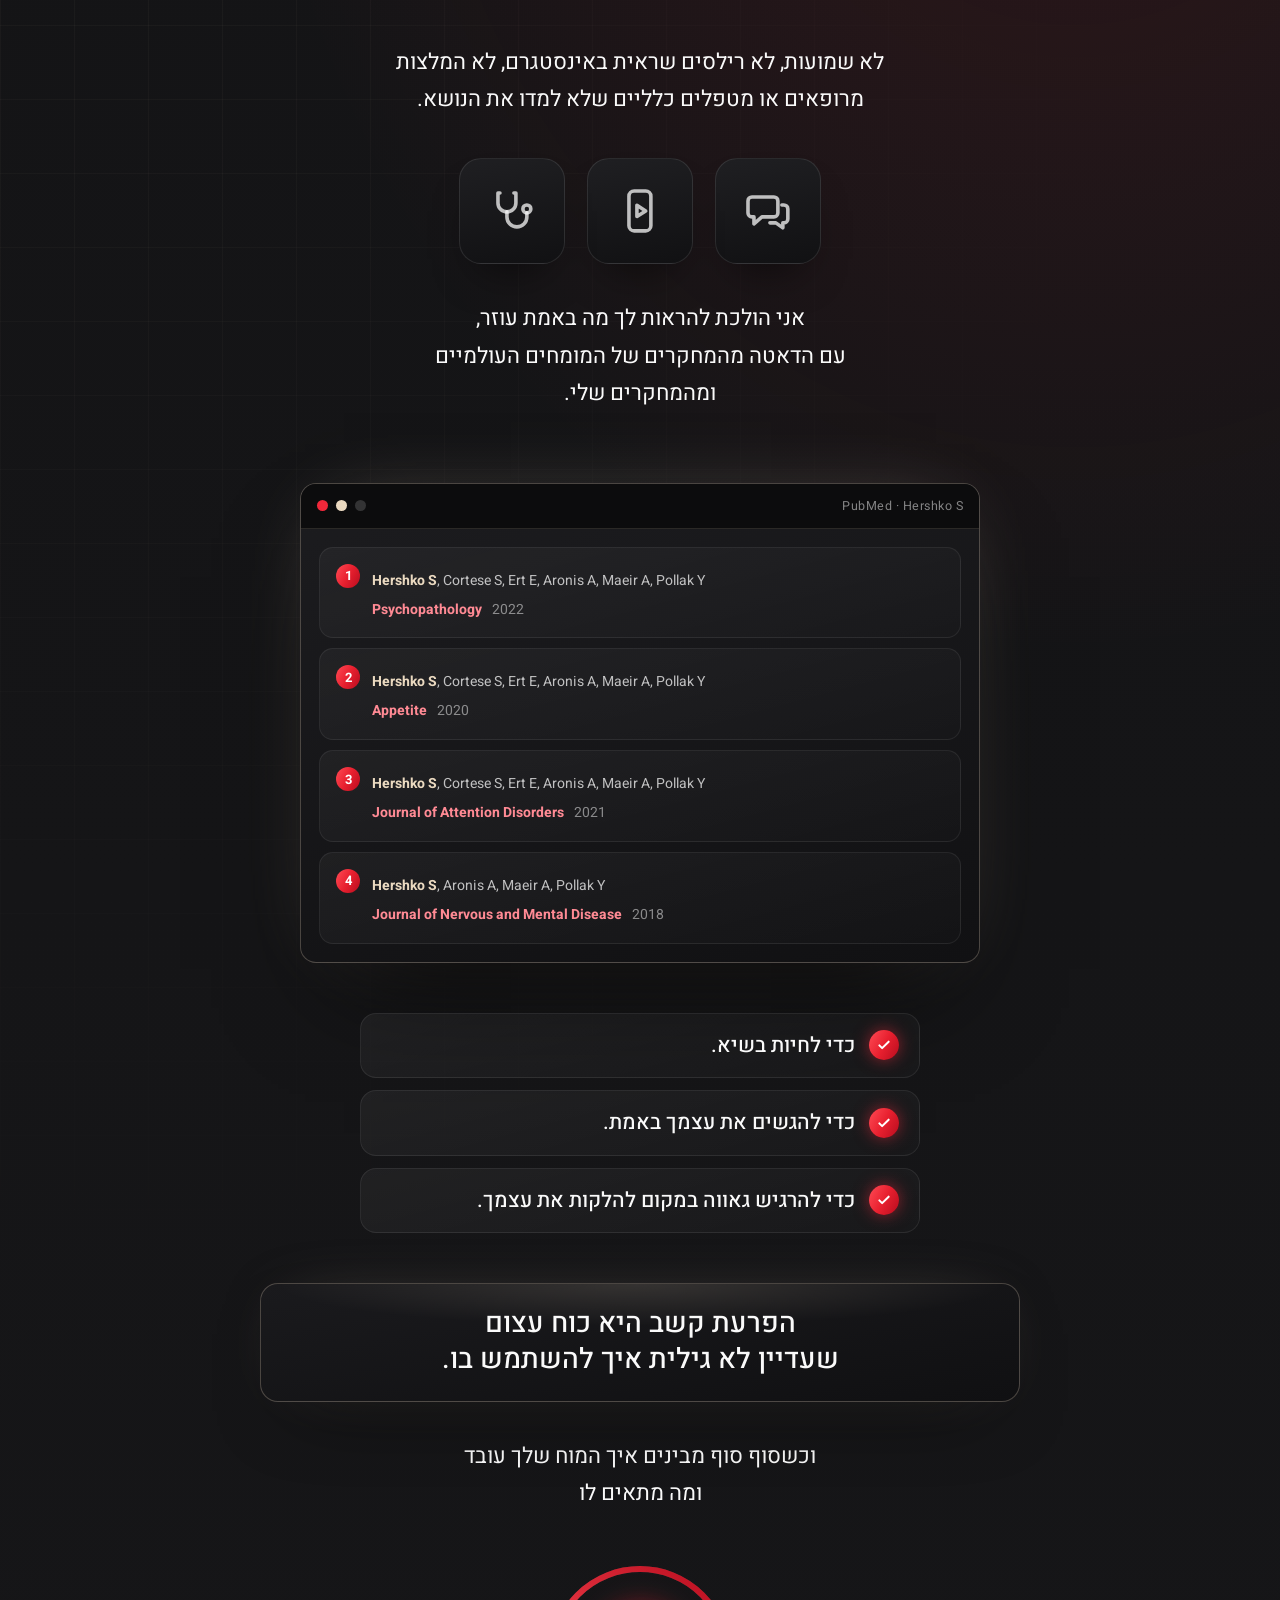
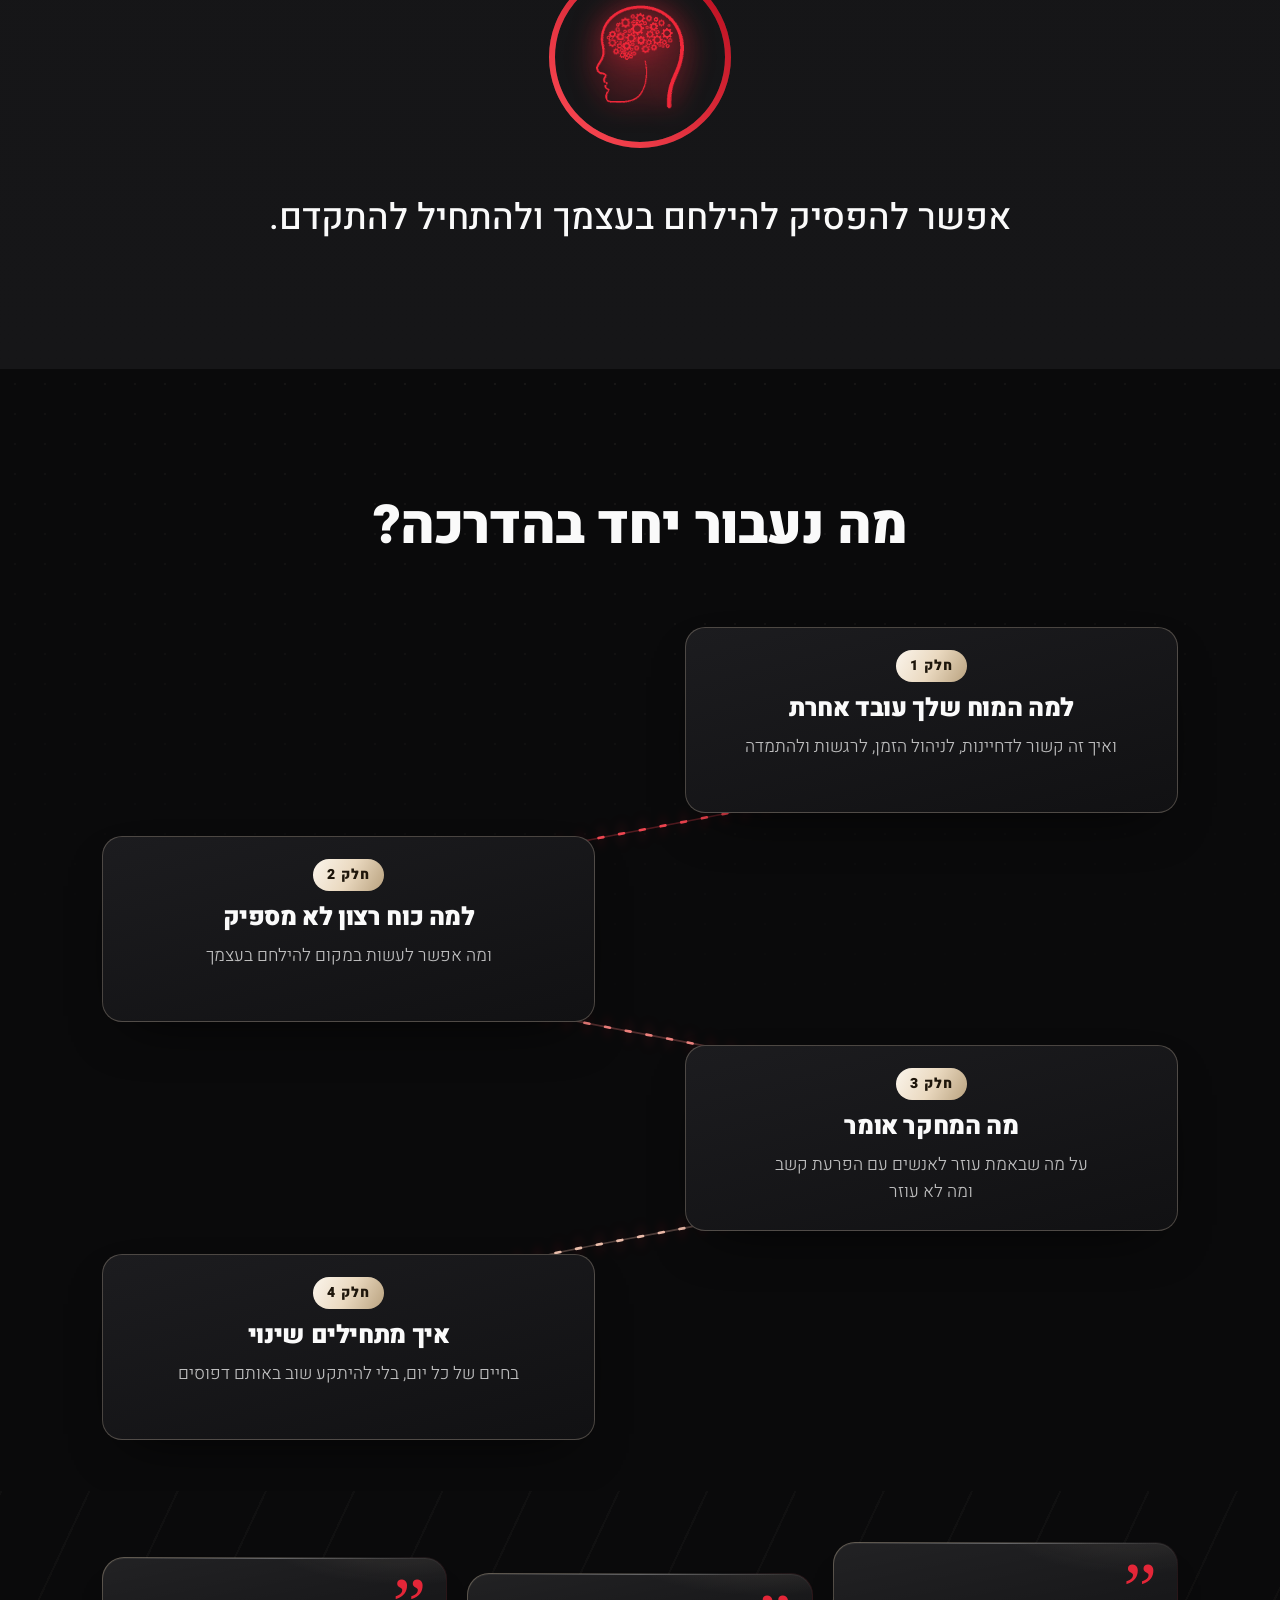
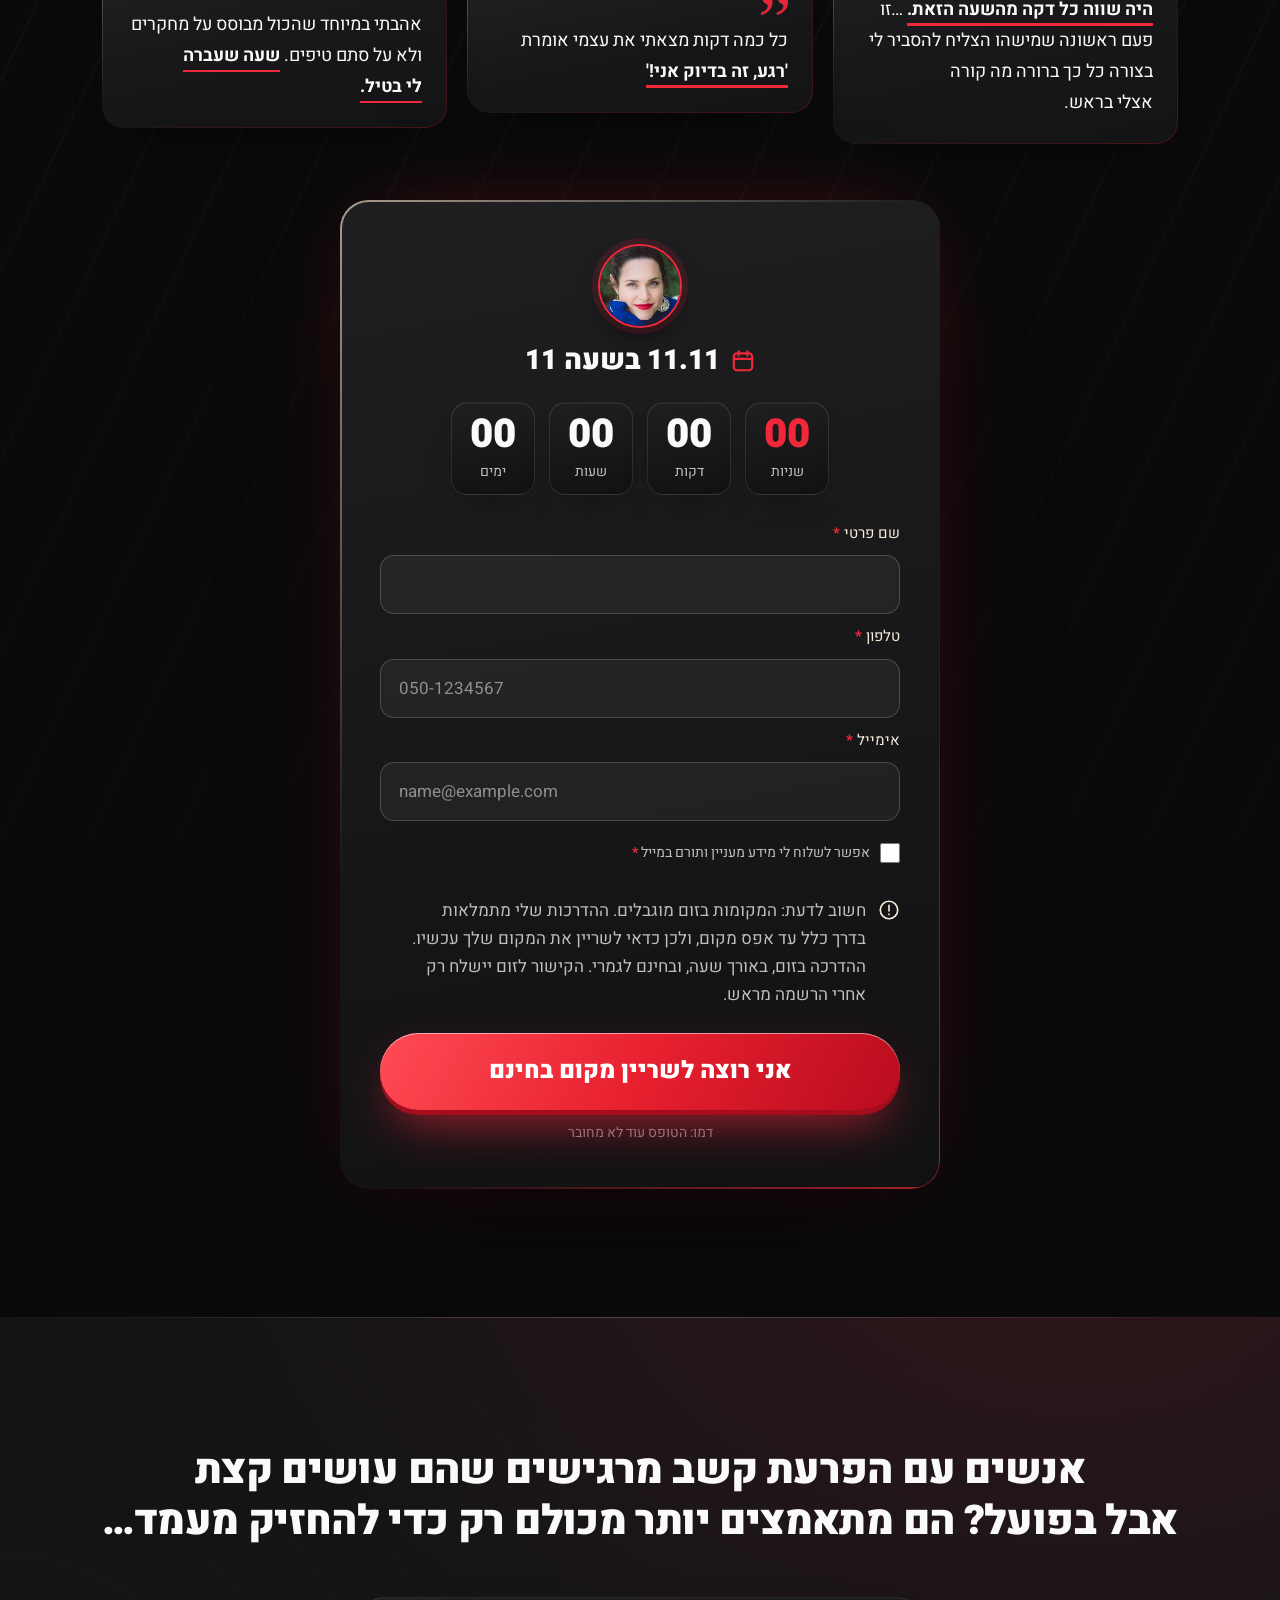
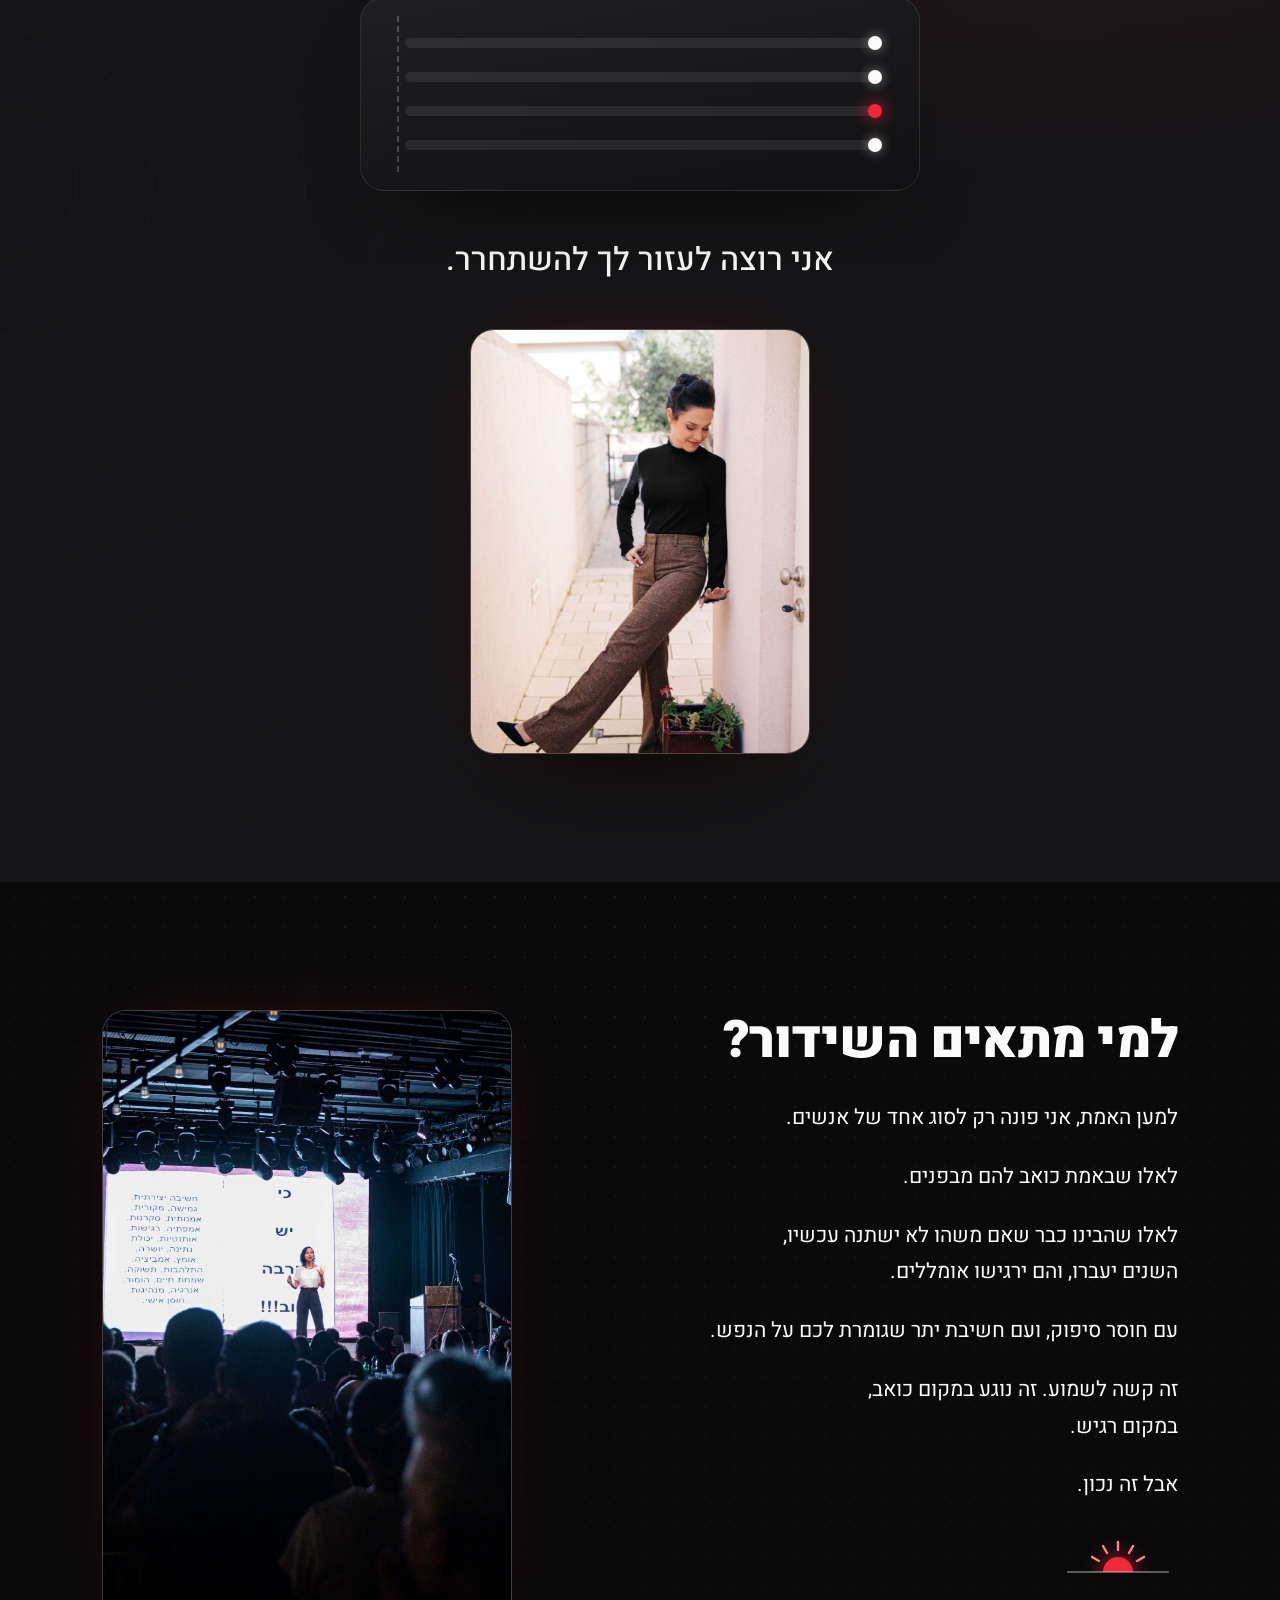
==== commit d9757129: "דף המבוגרים: החולצה בתמונת המעבר שחורה כמו הנעליים Co-Authored-By: Claude Opus 5.5 <noreply@anthropi" ====
--- a/webinar/index.html
+++ b/webinar/index.html
@@ -705,7 +705,7 @@
       <div class="race"><div class="race__lane"><i></i></div><div class="race__lane"><i></i></div><div class="race__lane me"><i></i></div><div class="race__lane"><i></i></div></div>
     </div>
     <p class="lead reveal">אני רוצה לעזור לך להשתחרר.</p>
-    <figure class="free reveal"><img src="assets/hallway-black.jpg" alt="ד״ר שירלי הרשקו" width="900" height="1350" loading="lazy"></figure>
+    <figure class="free reveal"><img src="assets/hallway-dark.jpg" alt="ד״ר שירלי הרשקו" width="900" height="1350" loading="lazy"></figure>
   </div>
 </section>
 
